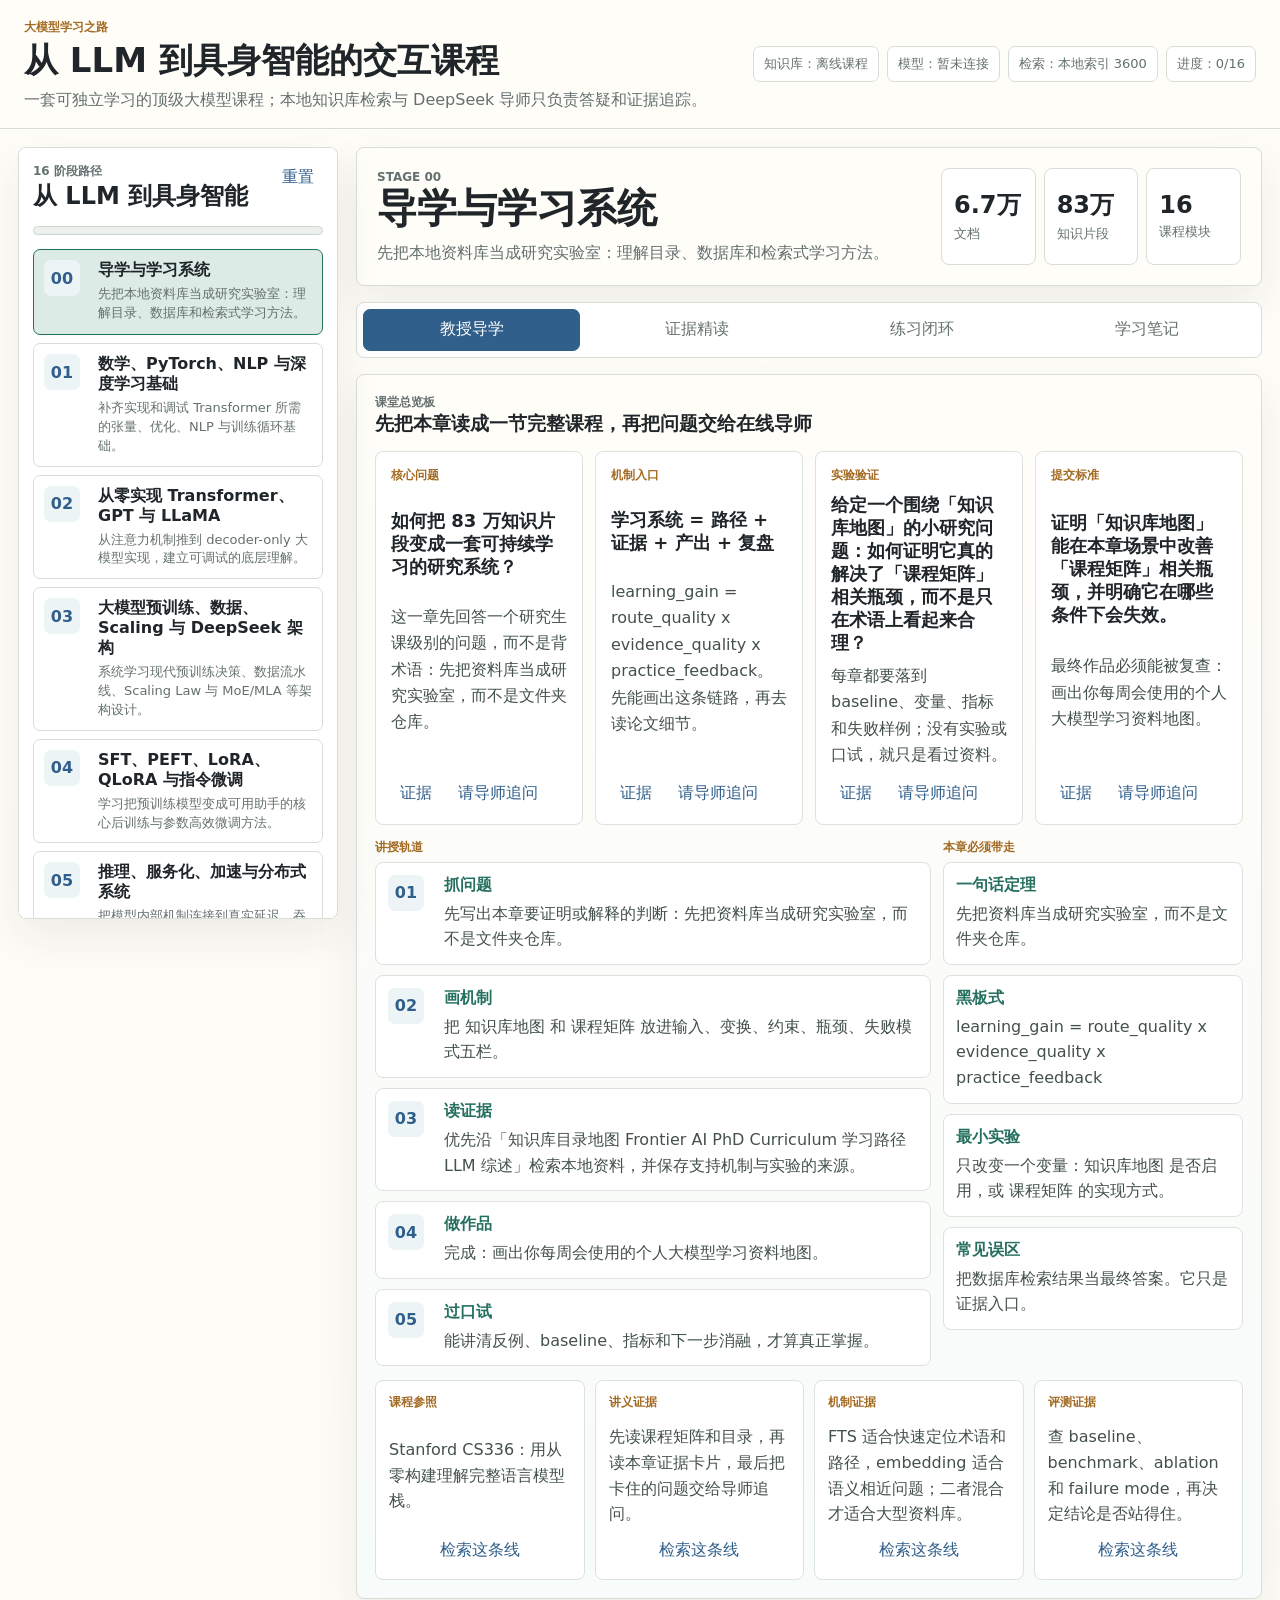
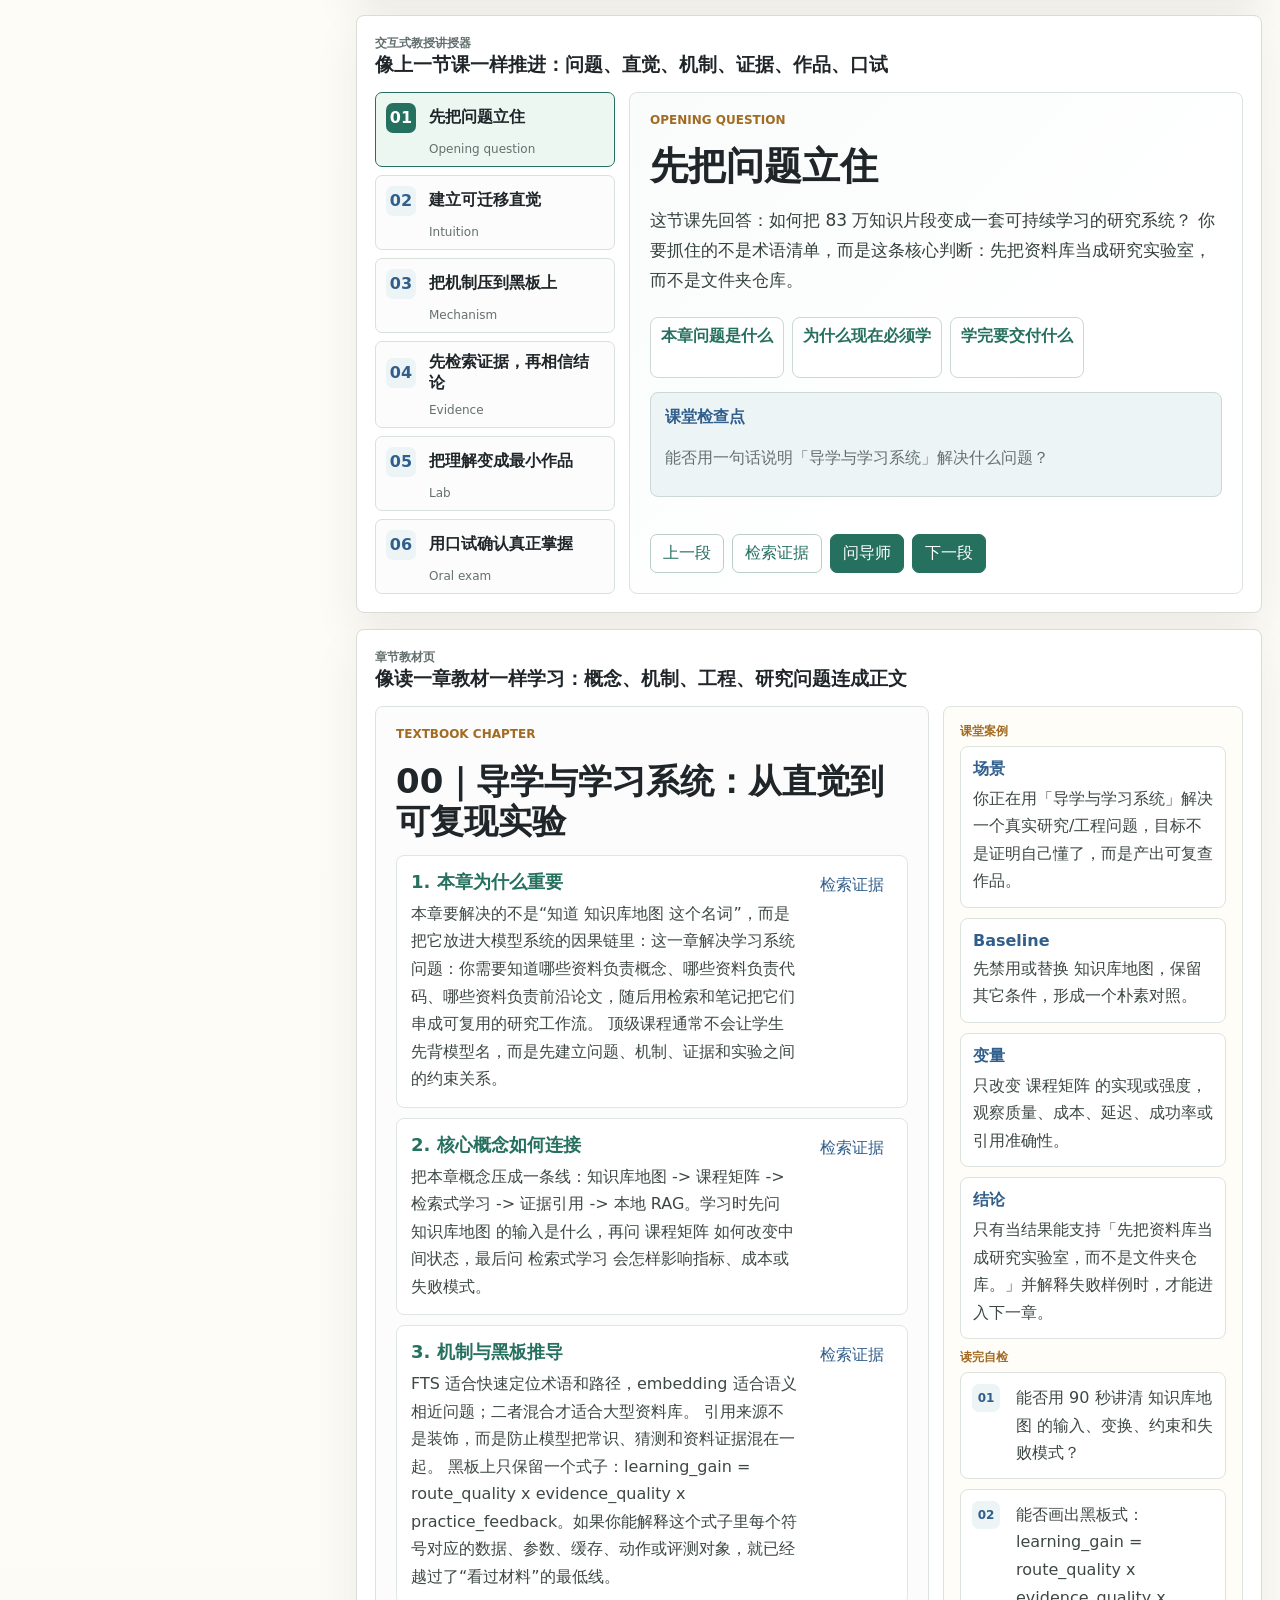
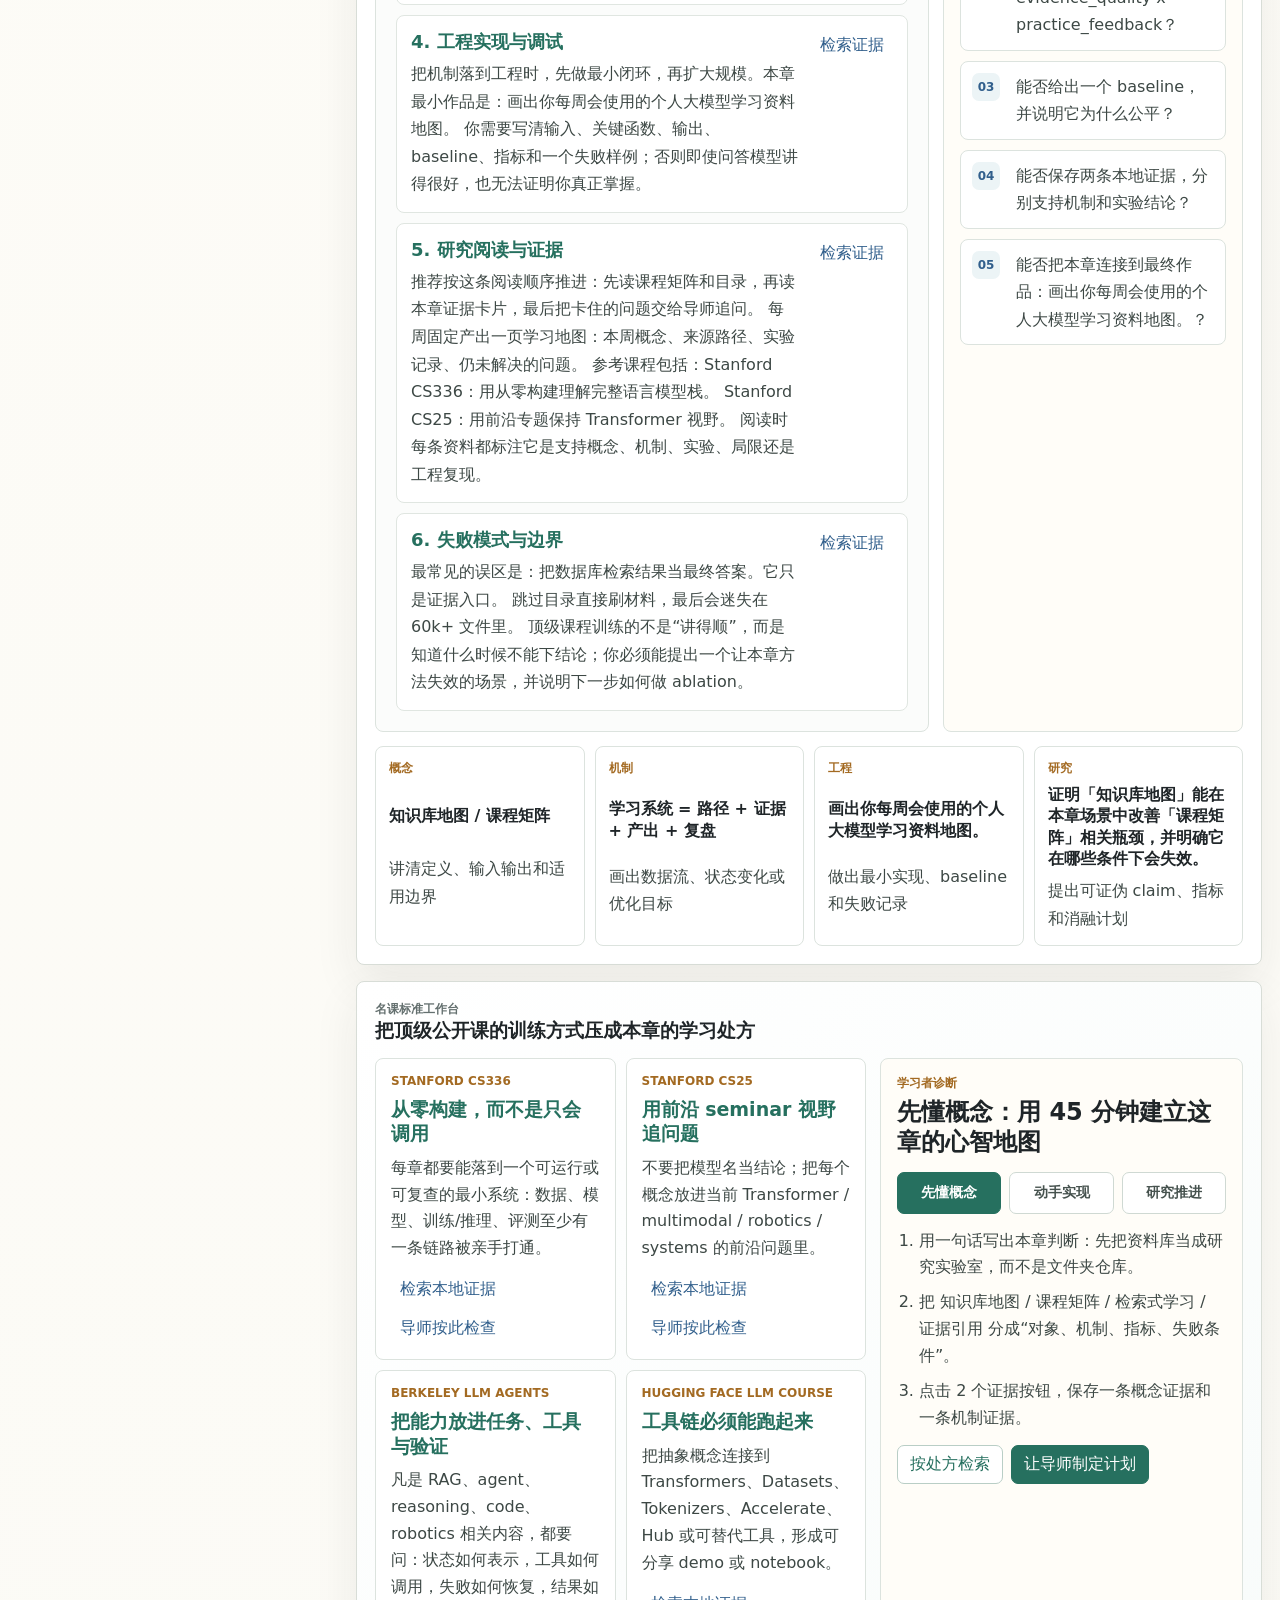
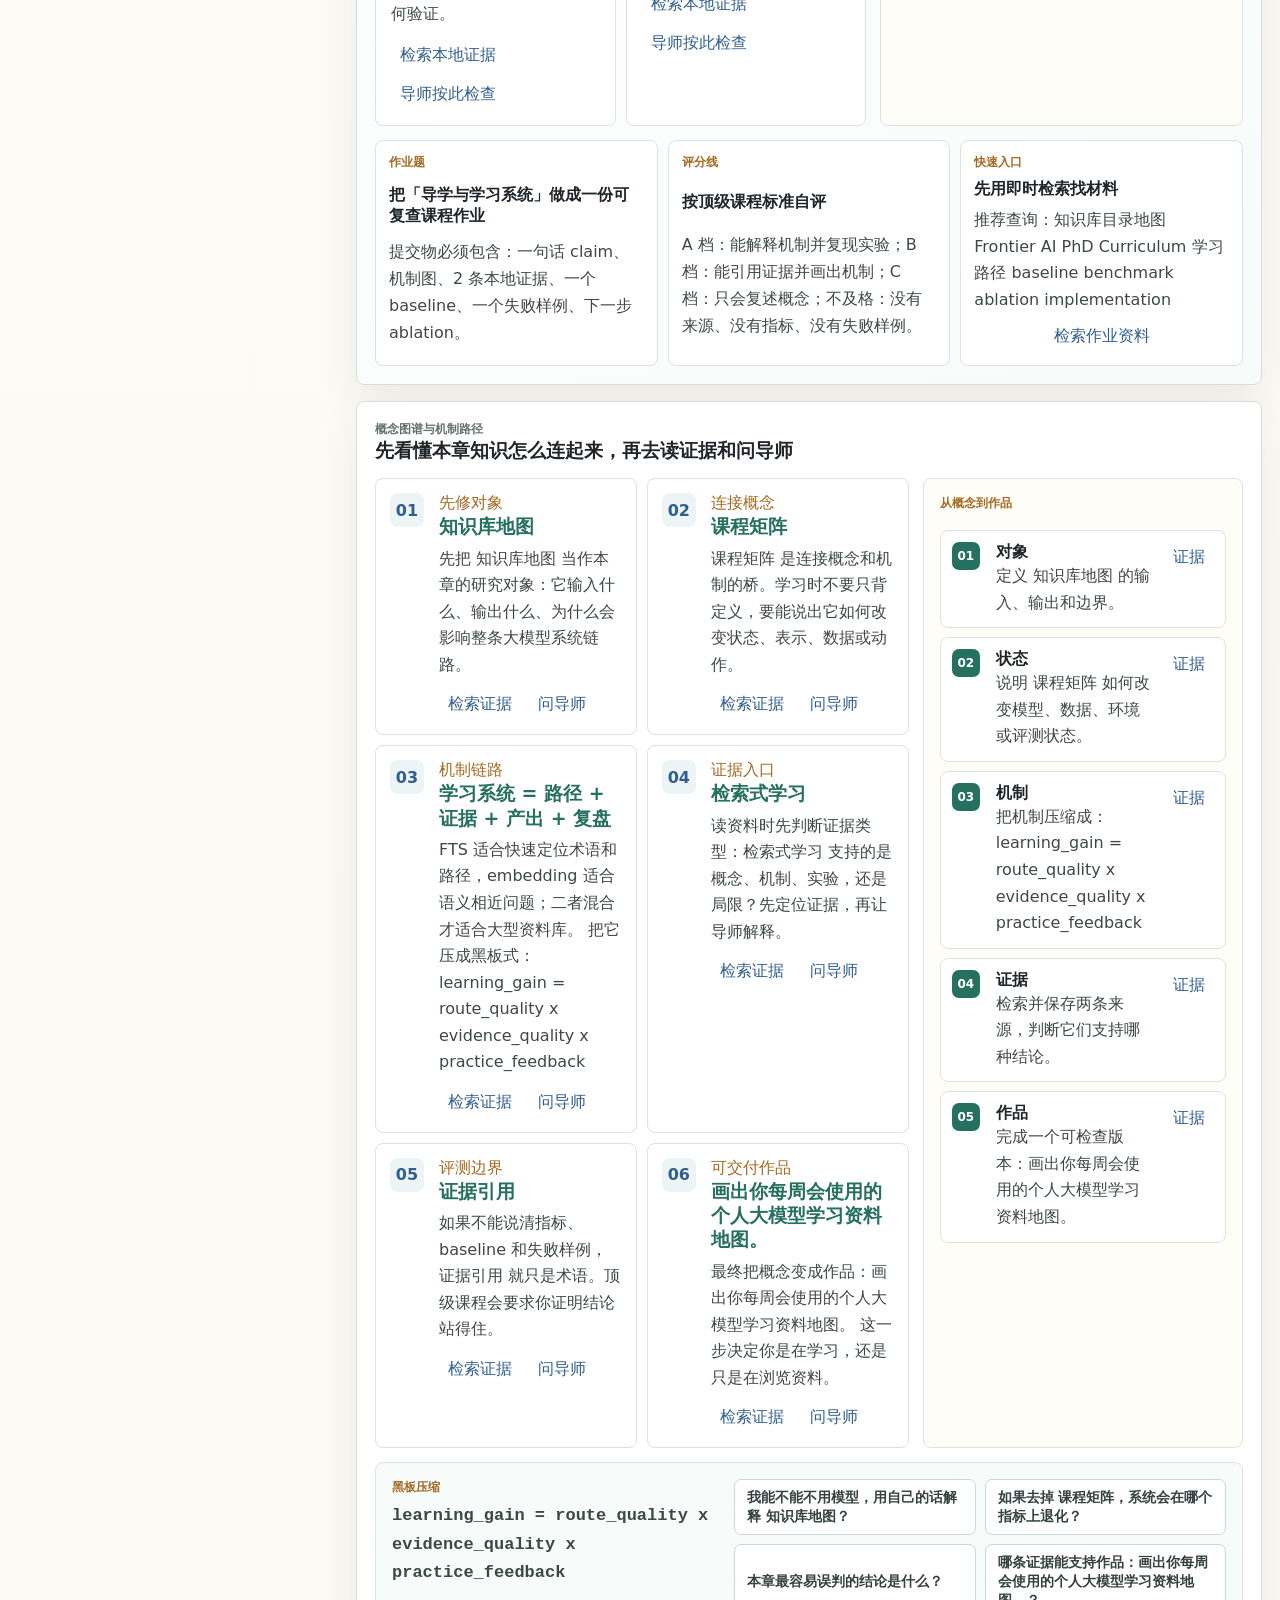
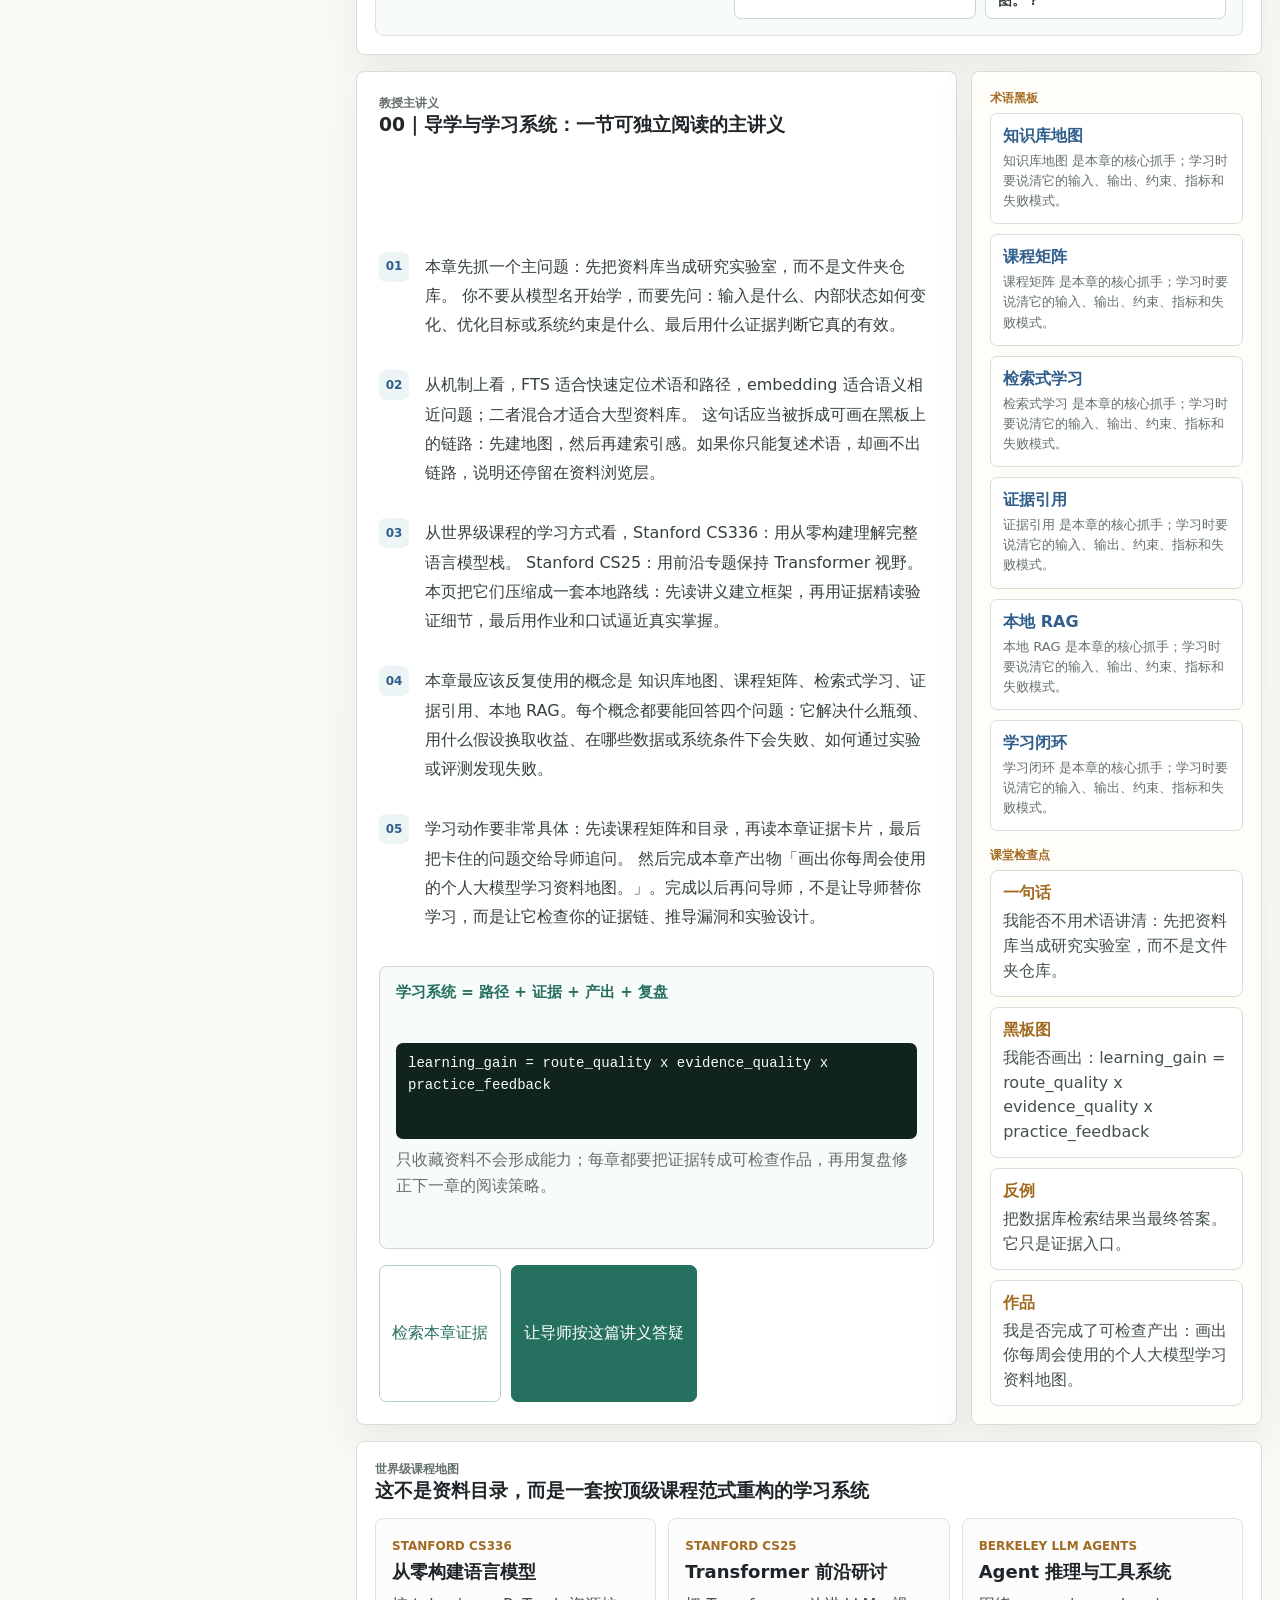
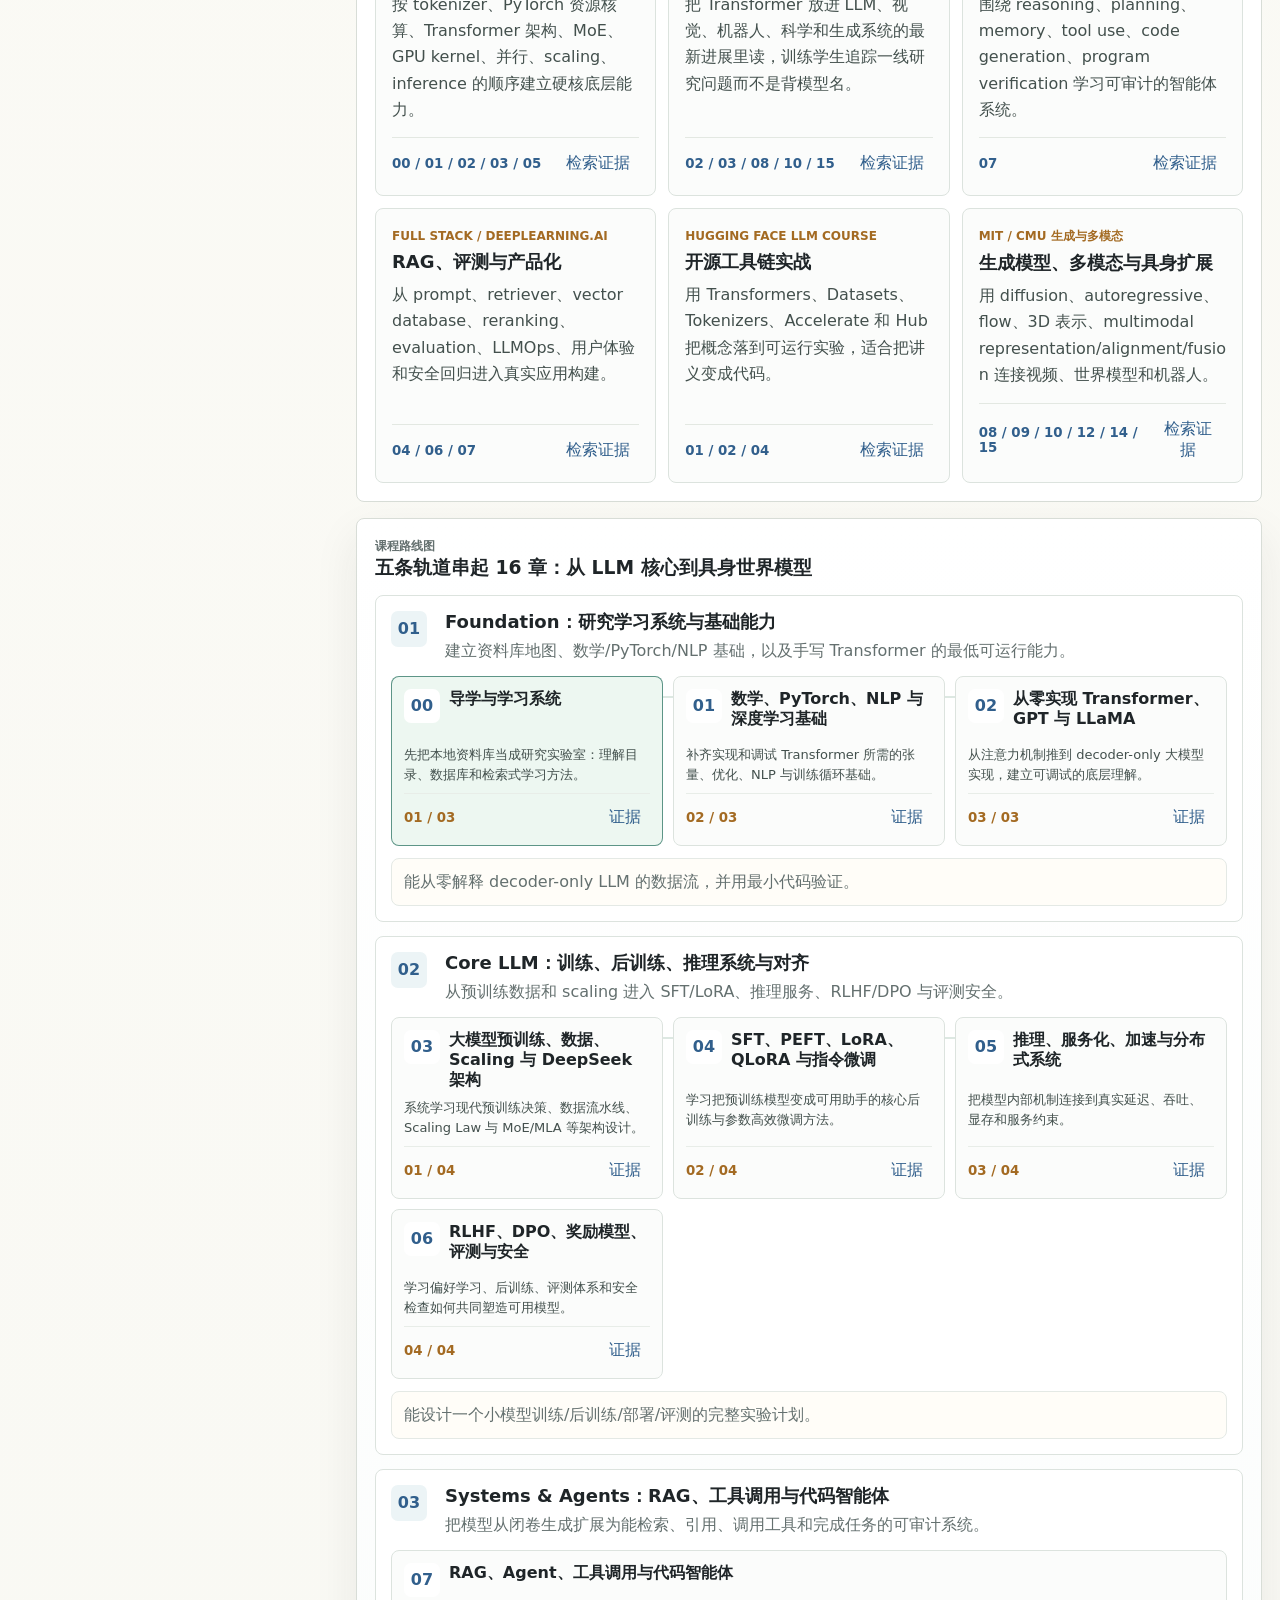
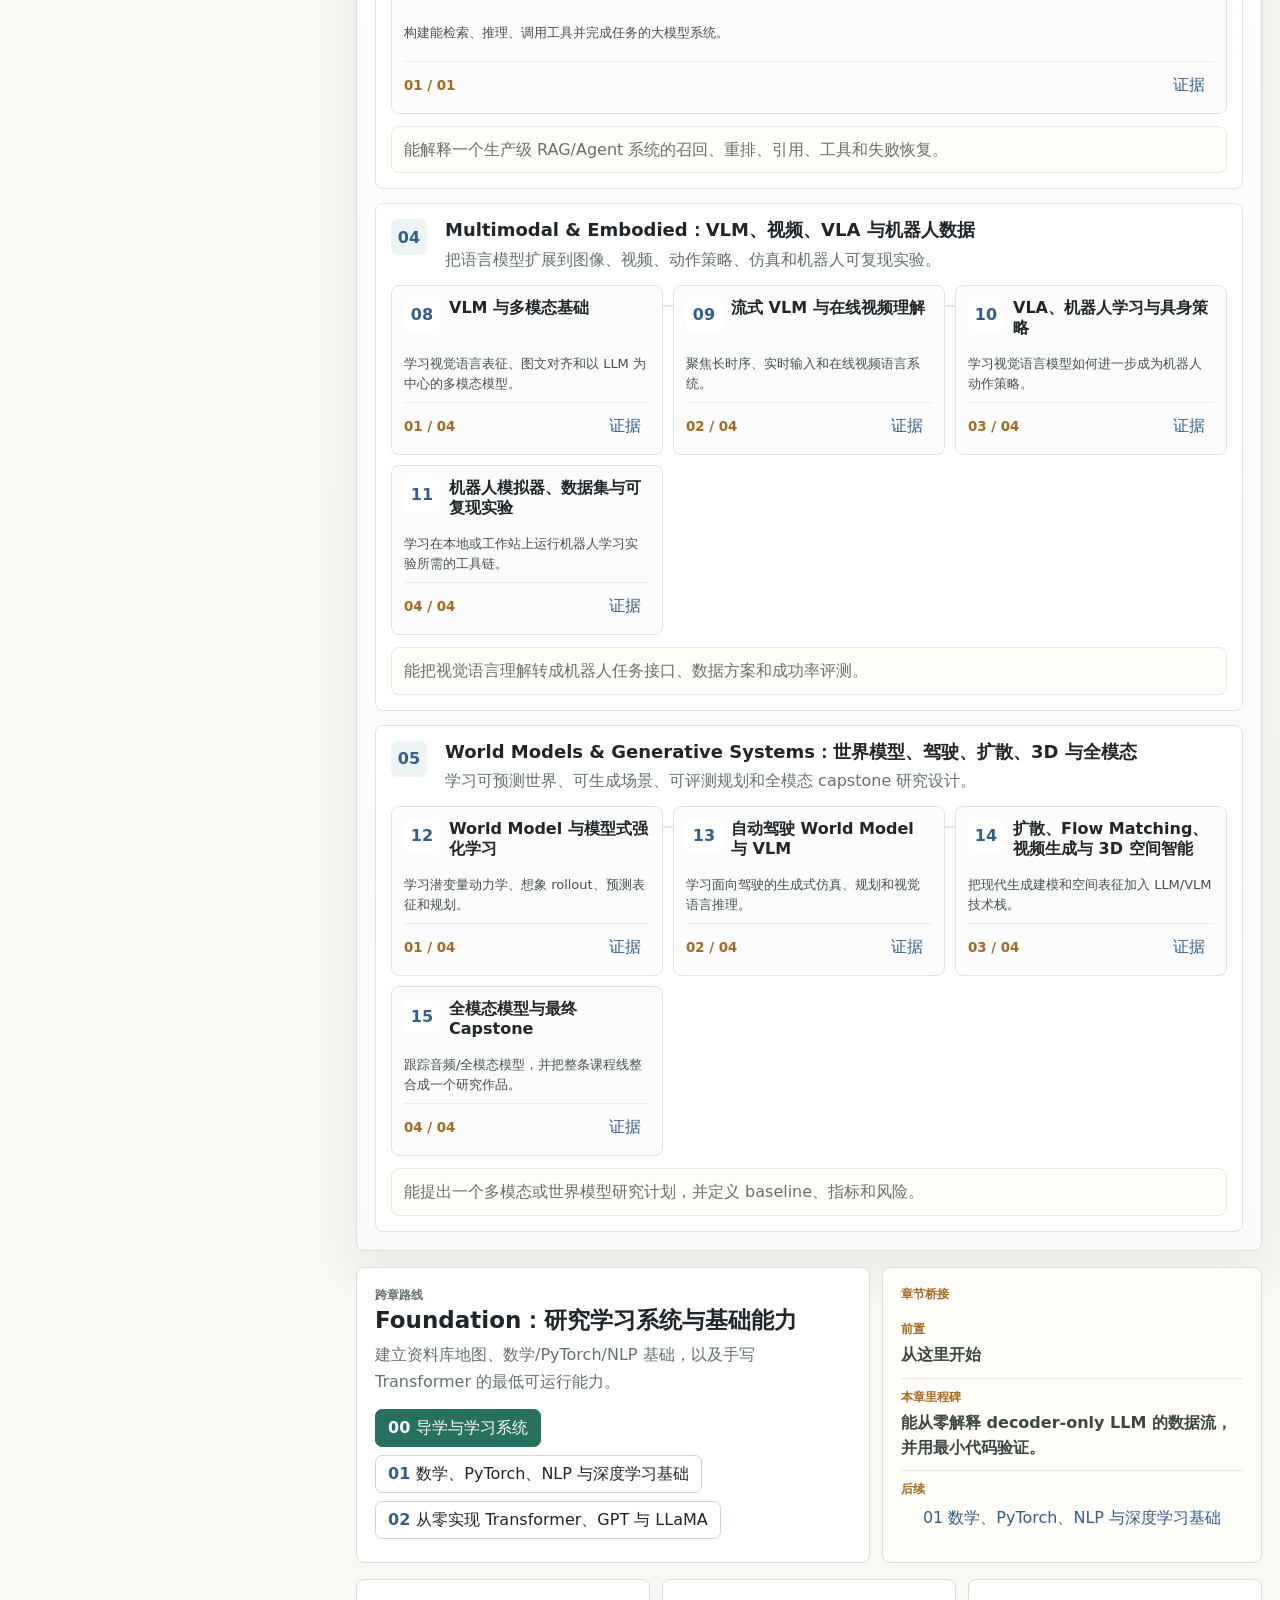
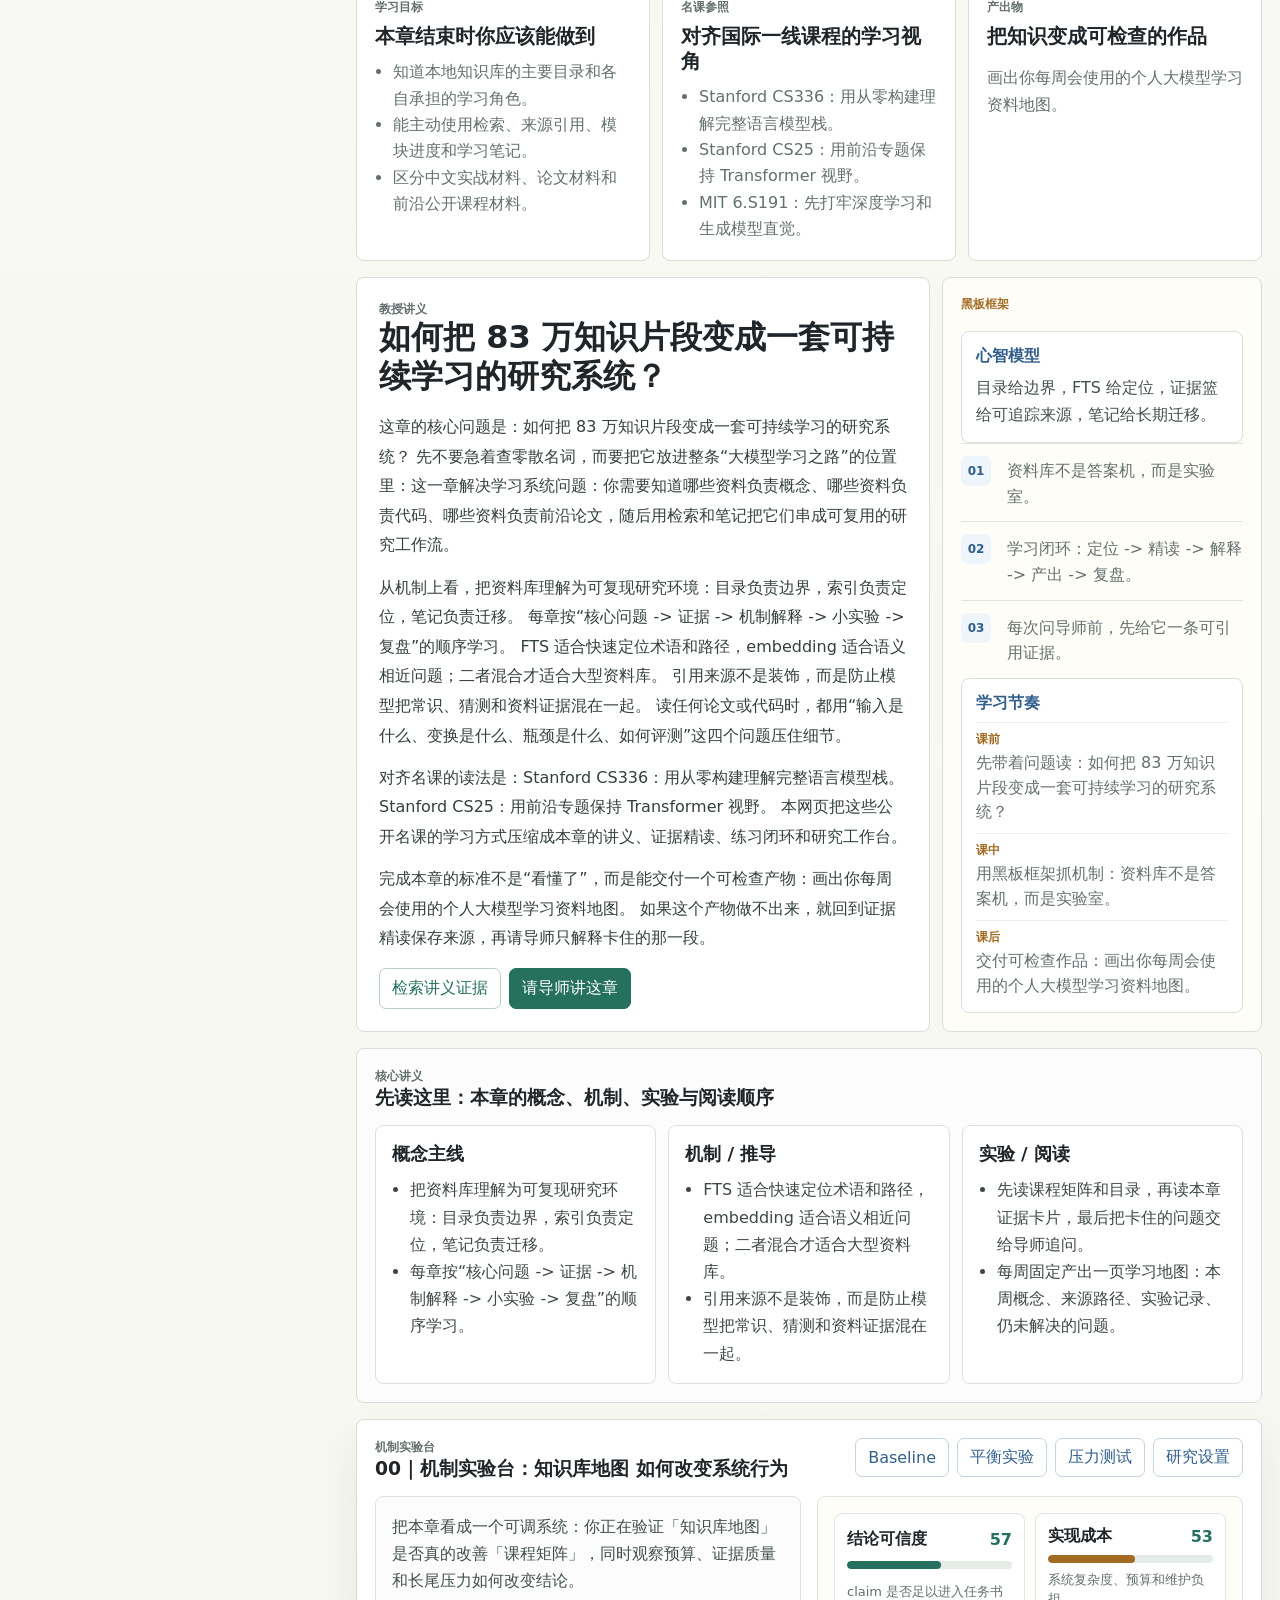
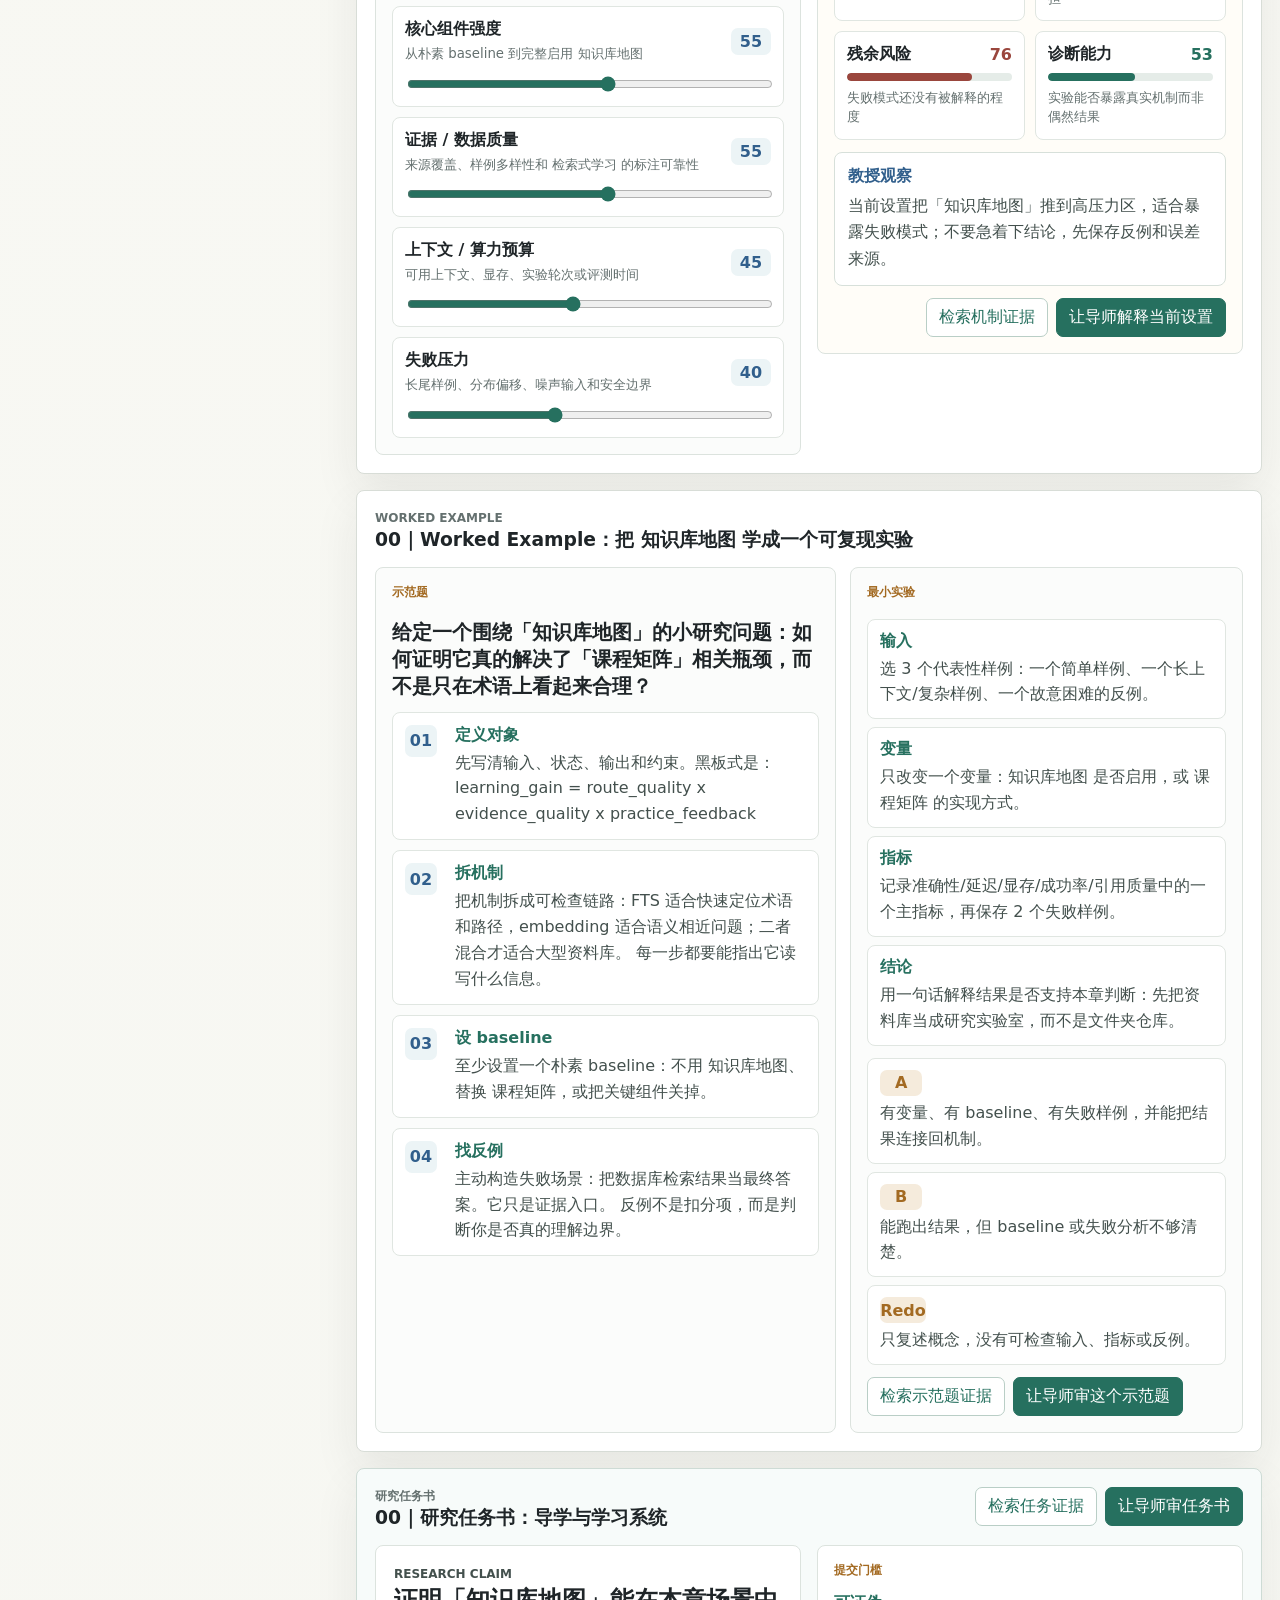
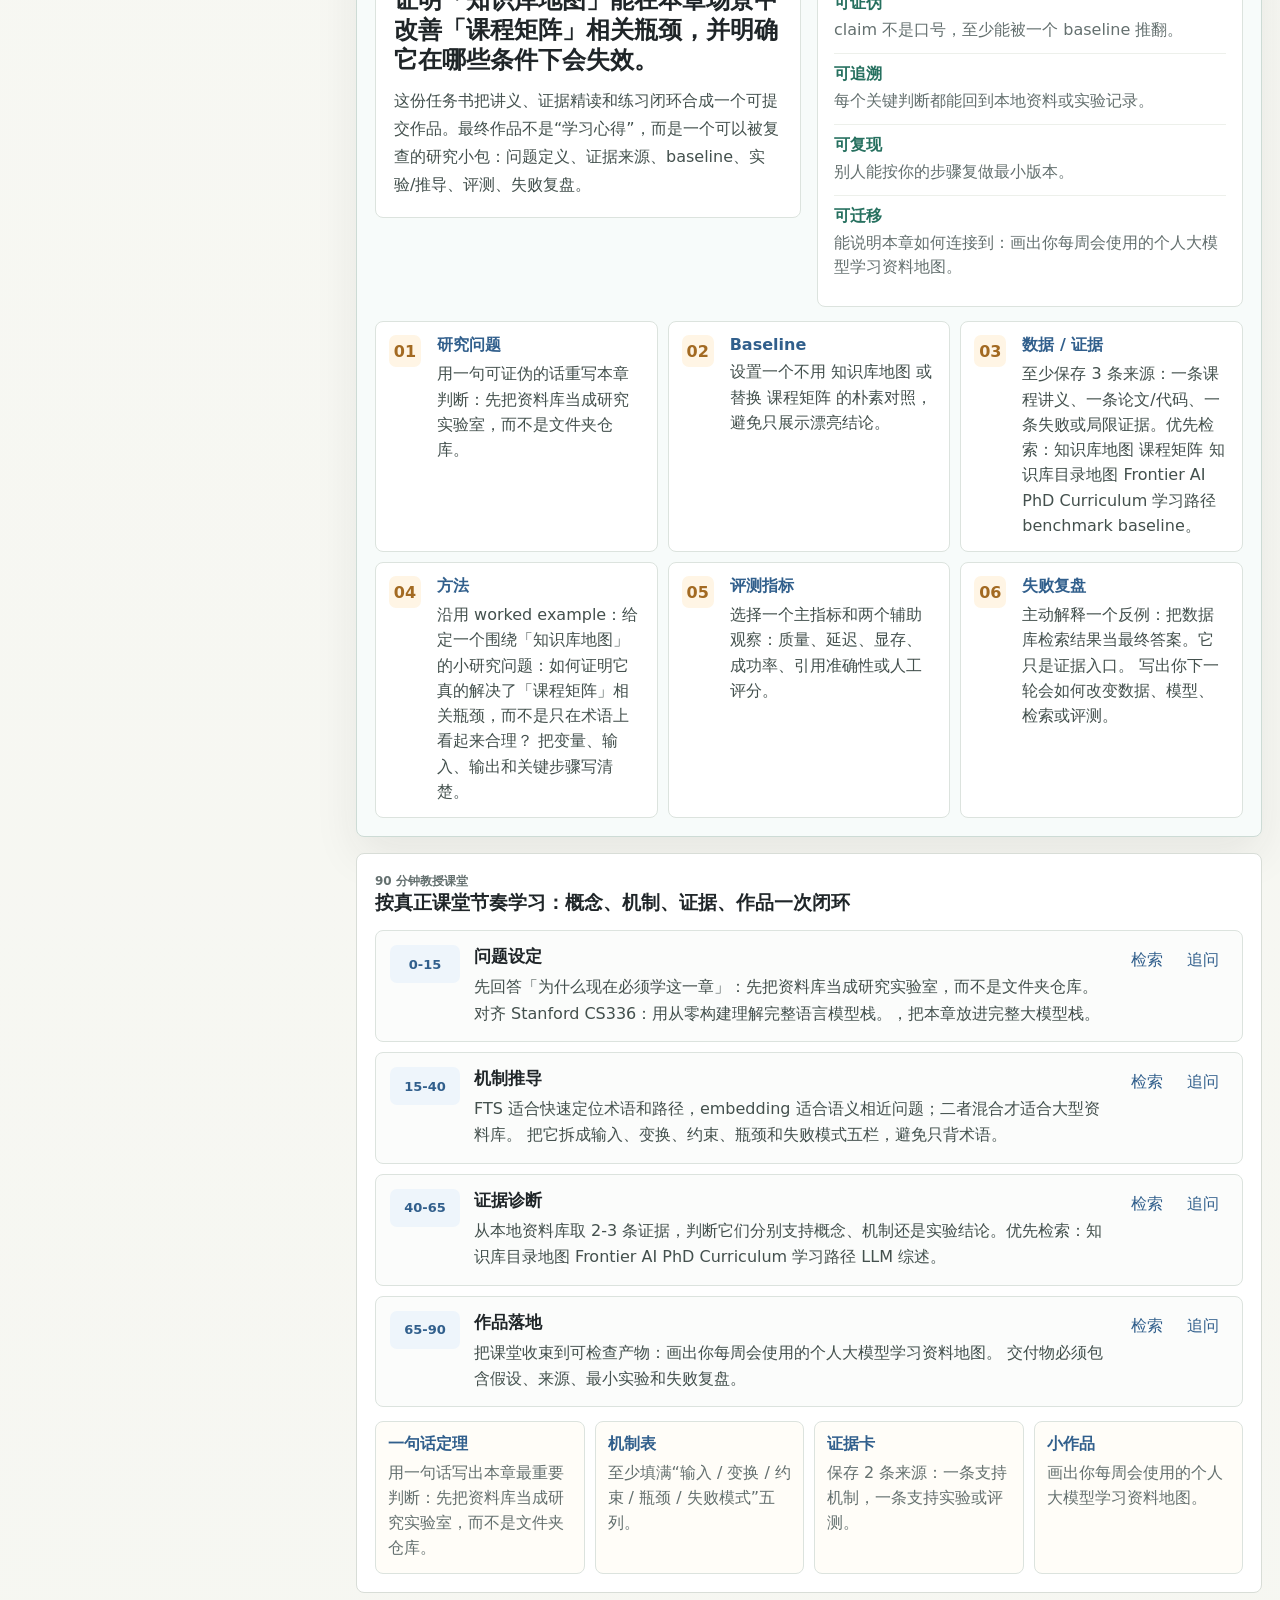
==== reference-learning/index.html @ ddcd2588 "Tighten learning page responsive layout" ====
<!doctype html>
<html lang="zh-CN">
  <head>
    <meta charset="utf-8" />
    <meta name="viewport" content="width=device-width, initial-scale=1" />
    <title>大模型学习之路</title>
    <script>
      if (location.protocol === "https:" && /^(www\.)?yincheng429\.cn$/.test(location.hostname)) {
        location.replace(`http://${location.host}${location.pathname}${location.search}${location.hash}`);
      }
    </script>
    <link rel="stylesheet" href="./styles.css?v=20260616ao" />
  </head>
  <body>
    <header class="topbar">
      <div class="brand-block">
        <span class="brand-kicker">大模型学习之路</span>
        <h1>从 LLM 到具身智能的交互课程</h1>
        <p>一套可独立学习的顶级大模型课程；本地知识库检索与 DeepSeek 导师只负责答疑和证据追踪。</p>
      </div>
      <div class="status-strip" aria-label="系统状态">
        <span id="dbStatus">知识库：检查中</span>
        <span id="modelStatus">模型：检查中</span>
        <span id="retrievalStatus">检索：检查中</span>
        <span id="progressStatus">进度：0/0</span>
      </div>
    </header>

    <main class="app-grid">
      <aside class="curriculum-rail" aria-label="课程目录">
        <div class="rail-head">
          <div>
            <p class="eyebrow">16 阶段路径</p>
            <h2>从 LLM 到具身智能</h2>
          </div>
          <button id="resetProgress" class="text-button" type="button">重置</button>
        </div>
        <div class="progress-meter" aria-hidden="true">
          <span id="progressBar"></span>
        </div>
        <div id="moduleList" class="module-list"></div>
      </aside>

      <section class="lesson-workspace" aria-live="polite">
        <section class="lesson-hero">
          <div class="lesson-heading">
            <p id="activeStage" class="eyebrow">选择一个模块开始</p>
            <h2 id="activeTitle">正在加载课程</h2>
            <p id="activeSummary">读取本地课程路径和知识库统计中。</p>
          </div>
          <div class="hero-metrics">
            <div><strong id="statDocs">-</strong><span>文档</span></div>
            <div><strong id="statChunks">-</strong><span>知识片段</span></div>
            <div><strong id="statModules">-</strong><span>课程模块</span></div>
          </div>
        </section>

        <nav class="tab-strip" aria-label="学习视图">
          <button class="tab-btn active" data-tab="teach" type="button">教授导学</button>
          <button class="tab-btn" data-tab="read" type="button">证据精读</button>
          <button class="tab-btn" data-tab="practice" type="button">练习闭环</button>
          <button class="tab-btn" data-tab="notes" type="button">学习笔记</button>
        </nav>

        <section id="teachTab" class="tab-panel active">
          <section class="lesson-dashboard">
            <div class="section-title">
              <p class="eyebrow">课堂总览板</p>
              <h3>先把本章读成一节完整课程，再把问题交给在线导师</h3>
            </div>
            <div id="lessonCompass" class="lesson-compass"></div>
            <div class="lesson-flow-wrap">
              <div>
                <p class="eyebrow">讲授轨道</p>
                <div id="lessonFlow" class="lesson-flow"></div>
              </div>
              <aside>
                <p class="eyebrow">本章必须带走</p>
                <div id="lessonTakeaways" class="lesson-takeaways"></div>
              </aside>
            </div>
            <div id="lessonSourceSpine" class="source-spine"></div>
          </section>
          <section class="lecture-player">
            <div class="section-title">
              <p class="eyebrow">交互式教授讲授器</p>
              <h3>像上一节课一样推进：问题、直觉、机制、证据、作品、口试</h3>
            </div>
            <div class="lecture-player-layout">
              <aside id="lectureStepList" class="lecture-step-list"></aside>
              <article id="lectureSlide" class="lecture-slide"></article>
            </div>
          </section>
          <section class="textbook-chapter">
            <div class="section-title">
              <p class="eyebrow">章节教材页</p>
              <h3>像读一章教材一样学习：概念、机制、工程、研究问题连成正文</h3>
            </div>
            <div class="textbook-layout">
              <article class="textbook-main">
                <p class="eyebrow">Textbook chapter</p>
                <h3 id="textbookTitle">选择模块后显示章节教材。</h3>
                <div id="textbookSections" class="textbook-sections"></div>
              </article>
              <aside class="textbook-side">
                <div>
                  <p class="eyebrow">课堂案例</p>
                  <div id="textbookCase" class="textbook-case"></div>
                </div>
                <div>
                  <p class="eyebrow">读完自检</p>
                  <div id="textbookChecks" class="textbook-checks"></div>
                </div>
              </aside>
            </div>
            <div id="textbookMatrix" class="textbook-matrix"></div>
          </section>
          <section class="course-standard-lab">
            <div class="section-title">
              <p class="eyebrow">名课标准工作台</p>
              <h3>把顶级公开课的训练方式压成本章的学习处方</h3>
            </div>
            <div class="standard-layout">
              <div id="standardBenchmarks" class="standard-benchmarks"></div>
              <aside class="diagnostic-panel">
                <div>
                  <p class="eyebrow">学习者诊断</p>
                  <h3 id="diagnosticTitle">选择你的进入方式</h3>
                </div>
                <div class="diagnostic-tabs" id="diagnosticTabs">
                  <button class="active" type="button" data-study-level="concept">先懂概念</button>
                  <button type="button" data-study-level="builder">动手实现</button>
                  <button type="button" data-study-level="research">研究推进</button>
                </div>
                <div id="diagnosticPrescription" class="diagnostic-prescription"></div>
              </aside>
            </div>
            <div id="standardAssignment" class="standard-assignment"></div>
          </section>
          <section class="concept-map-lab">
            <div class="section-title">
              <p class="eyebrow">概念图谱与机制路径</p>
              <h3>先看懂本章知识怎么连起来，再去读证据和问导师</h3>
            </div>
            <div class="concept-map-layout">
              <div id="conceptMapNodes" class="concept-map-nodes"></div>
              <aside class="pathway-panel">
                <p class="eyebrow">从概念到作品</p>
                <div id="conceptPathway" class="concept-pathway"></div>
              </aside>
            </div>
            <div class="concept-debug-row">
              <div>
                <p class="eyebrow">黑板压缩</p>
                <h3 id="conceptMapFormula">选择模块后显示机制式。</h3>
              </div>
              <div id="conceptDebugQuestions" class="concept-debug-questions"></div>
            </div>
          </section>
          <section class="course-reader">
            <article class="reader-main">
              <div class="section-title">
                <p class="eyebrow">教授主讲义</p>
                <h3 id="readerTitle">先读完整讲义，再用导师追问</h3>
              </div>
              <div id="readerParagraphs" class="reader-paragraphs"></div>
              <div id="readerBlackboard" class="reader-blackboard"></div>
              <div class="reader-actions">
                <button id="readerSearchBtn" class="secondary" type="button">检索本章证据</button>
                <button id="readerAskBtn" type="button">让导师按这篇讲义答疑</button>
              </div>
            </article>
            <aside class="reader-side">
              <div>
                <p class="eyebrow">术语黑板</p>
                <div id="readerGlossary" class="reader-glossary"></div>
              </div>
              <div>
                <p class="eyebrow">课堂检查点</p>
                <div id="readerCheckpoints" class="reader-checkpoints"></div>
              </div>
            </aside>
          </section>
          <section class="global-course-map">
            <div class="section-title">
              <p class="eyebrow">世界级课程地图</p>
              <h3>这不是资料目录，而是一套按顶级课程范式重构的学习系统</h3>
            </div>
            <div id="globalCourseMap" class="global-course-grid"></div>
          </section>
          <section class="course-atlas">
            <div class="section-title">
              <p class="eyebrow">课程路线图</p>
              <h3>五条轨道串起 16 章：从 LLM 核心到具身世界模型</h3>
            </div>
            <div id="courseAtlas" class="course-atlas-grid"></div>
          </section>
          <section class="roadmap-panel">
            <div class="roadmap-main">
              <p class="eyebrow">跨章路线</p>
              <h3 id="trackTitle">课程轨道</h3>
              <p id="trackSummary"></p>
              <div id="trackModules" class="track-modules"></div>
            </div>
            <aside class="bridge-card">
              <p class="eyebrow">章节桥接</p>
              <div id="moduleBridge"></div>
            </aside>
          </section>
          <div class="syllabus-grid">
            <article class="syllabus-card">
              <p class="eyebrow">学习目标</p>
              <h3>本章结束时你应该能做到</h3>
              <ul id="outcomeList"></ul>
            </article>
            <article class="syllabus-card">
              <p class="eyebrow">名课参照</p>
              <h3>对齐国际一线课程的学习视角</h3>
              <ul id="courseAnchorList"></ul>
            </article>
            <article class="syllabus-card">
              <p class="eyebrow">产出物</p>
              <h3>把知识变成可检查的作品</h3>
              <p id="deliverableText"></p>
            </article>
          </div>
          <section class="seminar-panel">
            <article class="seminar-lecture">
              <div class="section-title">
                <p class="eyebrow">教授讲义</p>
                <h3 id="seminarQuestion">本章要解决的核心问题</h3>
              </div>
              <div id="seminarBody" class="seminar-body"></div>
              <div class="seminar-actions">
                <button id="seminarSearchBtn" class="secondary" type="button">检索讲义证据</button>
                <button id="seminarAskBtn" type="button">请导师讲这章</button>
              </div>
            </article>
            <aside class="seminar-board">
              <p class="eyebrow">黑板框架</p>
              <div id="seminarBoard"></div>
            </aside>
          </section>
          <section class="deep-lecture">
            <div class="section-title">
              <p class="eyebrow">核心讲义</p>
              <h3>先读这里：本章的概念、机制、实验与阅读顺序</h3>
            </div>
            <div class="lecture-notes-grid">
              <article class="lecture-note">
                <h4>概念主线</h4>
                <ul id="principleList"></ul>
              </article>
              <article class="lecture-note">
                <h4>机制 / 推导</h4>
                <ul id="mechanismList"></ul>
              </article>
              <article class="lecture-note">
                <h4>实验 / 阅读</h4>
                <ul id="readingList"></ul>
              </article>
            </div>
          </section>
          <section class="mechanism-lab">
            <div class="lab-head">
              <div class="section-title">
                <p class="eyebrow">机制实验台</p>
                <h3 id="simulatorTitle">调参观察机制，而不是只背概念</h3>
              </div>
              <div class="lab-presets" id="simulatorPresets" aria-label="实验预设"></div>
            </div>
            <div class="simulator-layout">
              <article class="simulator-controls">
                <p id="simulatorScenario" class="simulator-scenario"></p>
                <div id="simulatorControls" class="simulator-control-grid"></div>
              </article>
              <aside class="simulator-readout">
                <div id="simulatorMetrics" class="simulator-metrics"></div>
                <div id="simulatorObservation" class="simulator-observation"></div>
                <div class="simulator-actions">
                  <button id="simulatorSearchBtn" class="secondary" type="button">检索机制证据</button>
                  <button id="simulatorAskBtn" type="button">让导师解释当前设置</button>
                </div>
              </aside>
            </div>
          </section>
          <section class="worked-example">
            <div class="section-title">
              <p class="eyebrow">Worked Example</p>
              <h3 id="workedExampleTitle">把本章概念推到一个可检查实验</h3>
            </div>
            <div class="worked-layout">
              <article class="worked-problem">
                <p class="eyebrow">示范题</p>
                <h4 id="workedExampleProblem">选择模块后显示。</h4>
                <div id="workedExampleSteps" class="worked-steps"></div>
              </article>
              <aside class="worked-lab">
                <p class="eyebrow">最小实验</p>
                <div id="workedExampleExperiment" class="worked-experiment"></div>
                <div id="workedExampleRubric" class="worked-rubric"></div>
                <div class="worked-actions">
                  <button id="workedSearchBtn" class="secondary" type="button">检索示范题证据</button>
                  <button id="workedAskBtn" type="button">让导师审这个示范题</button>
                </div>
              </aside>
            </div>
          </section>
          <section class="research-brief">
            <div class="brief-head">
              <div class="section-title">
                <p class="eyebrow">研究任务书</p>
                <h3 id="briefTitle">把本章学成可提交作品</h3>
              </div>
              <div class="brief-actions">
                <button id="briefSearchBtn" class="secondary" type="button">检索任务证据</button>
                <button id="briefAskBtn" type="button">让导师审任务书</button>
              </div>
            </div>
            <div class="brief-layout">
              <article class="brief-main">
                <p class="eyebrow">Research claim</p>
                <h4 id="briefClaim">选择模块后显示。</h4>
                <p id="briefContext"></p>
              </article>
              <aside class="brief-gates">
                <p class="eyebrow">提交门槛</p>
                <div id="briefGates"></div>
              </aside>
            </div>
            <div id="briefSpecGrid" class="brief-spec-grid"></div>
          </section>
          <section class="professor-session">
            <div class="section-title">
              <p class="eyebrow">90 分钟教授课堂</p>
              <h3>按真正课堂节奏学习：概念、机制、证据、作品一次闭环</h3>
            </div>
            <div id="sessionTimeline" class="session-timeline"></div>
            <div id="sessionArtifacts" class="session-artifacts"></div>
          </section>
          <section class="course-studio">
            <div class="section-title">
              <p class="eyebrow">交互课堂</p>
              <h3>换一种教授视角重讲本章，再按阶梯推进学习</h3>
            </div>
            <div id="lensSwitch" class="lens-switch" aria-label="讲授视角"></div>
            <article id="lensCard" class="lens-card"></article>
            <div id="knowledgeLadder" class="knowledge-ladder"></div>
          </section>
          <div class="teaching-layout">
            <article class="lecture-card">
              <p class="eyebrow">Professor framing</p>
              <h3 id="lectureThesis">本章核心判断</h3>
              <p id="lectureFrame"></p>
            </article>
            <div class="concept-board">
              <div class="section-title">
                <p class="eyebrow">概念地图</p>
                <h3>点击任一概念，可直接检索或追问</h3>
              </div>
              <div id="conceptMap" class="concept-map"></div>
            </div>
          </div>
          <div id="lectureRoute" class="route-grid"></div>
          <div class="misconception-band">
            <div>
              <p class="eyebrow">常见误区</p>
              <h3>先避开这些坑，学习会快很多</h3>
            </div>
            <ul id="misconceptionList"></ul>
          </div>
        </section>

        <section id="readTab" class="tab-panel">
          <div class="reading-toolbar">
            <div>
              <p class="eyebrow">数据库证据</p>
              <h3>每章自动从本地知识库极速索引中抽取必读材料</h3>
            </div>
            <div class="search-stack">
              <div id="retrievalModeSwitch" class="mode-switch" aria-label="检索模式">
                <button class="mode-btn active" type="button" data-search-mode="fts">极速 FTS</button>
                <button class="mode-btn" type="button" data-search-mode="semantic">语义重排</button>
              </div>
              <div class="search-row">
                <input id="searchInput" type="search" placeholder="检索本章资料，例如 FlashAttention / RoPE / OpenVLA" />
                <button id="searchBtn" type="button">即时检索</button>
                <button id="deepSearchBtn" class="secondary" type="button">后台全库补充</button>
              </div>
            </div>
          </div>
          <div id="queryChips" class="query-chips"></div>
          <div id="retrievalHint" class="retrieval-hint"></div>
          <section class="evidence-workflow">
            <div class="reading-protocol-card">
              <div class="section-title">
                <p class="eyebrow">精读流程</p>
                <h3>把检索结果读成可复用证据</h3>
              </div>
              <div id="readingProtocol" class="reading-protocol"></div>
            </div>
            <aside class="source-basket">
              <div class="source-basket-head">
                <div>
                  <p class="eyebrow">证据篮</p>
                  <h3 id="sourceBasketTitle">0 条已保存</h3>
                </div>
                <button id="clearPinnedSources" class="text-button" type="button">清空</button>
              </div>
              <div id="pinnedSources" class="pinned-sources"></div>
              <div class="basket-actions">
                <button id="sendSourcesToNotes" class="secondary" type="button">写入笔记</button>
                <button id="askSourcesBtn" type="button">检查证据链</button>
              </div>
            </aside>
          </section>
          <div id="evidenceResults" class="evidence-grid"></div>
        </section>

        <section id="practiceTab" class="tab-panel">
          <section class="mastery-panel">
            <div class="mastery-protocol">
              <div class="section-title">
                <p class="eyebrow">学习协议</p>
                <h3>本章不是看完，而是完成一组可检查动作</h3>
              </div>
              <ol id="protocolList"></ol>
            </div>
            <aside class="mastery-rubric">
              <div class="mastery-head">
                <div>
                  <p class="eyebrow">掌握度</p>
                  <h3 id="masteryScore">0/3 达标</h3>
                </div>
                <button id="askMasteryBtn" class="secondary" type="button">导师检查</button>
              </div>
              <div class="mastery-meter" aria-hidden="true"><span id="masteryMeterBar"></span></div>
              <div id="masteryChecklist" class="mastery-checklist"></div>
            </aside>
          </section>
          <section class="classroom-quiz-panel">
            <div class="quiz-head">
              <div class="section-title">
                <p class="eyebrow">离线课堂小测</p>
                <h3>不用问模型，先用选择题检查自己是否读懂</h3>
              </div>
              <div class="quiz-score" id="quizScore">0/4 正确</div>
            </div>
            <div id="quizCards" class="quiz-cards"></div>
          </section>
          <section class="exam-panel">
            <div class="section-title">
              <p class="eyebrow">口试与评分</p>
              <h3>按顶级课程的作业/口试方式检查：会讲、会做、会评测</h3>
            </div>
            <div class="exam-layout">
              <div>
                <h4>本章口试题</h4>
                <div id="oralExamCards" class="oral-exam-grid"></div>
              </div>
              <aside>
                <h4>评分 Rubric</h4>
                <div id="gradingRubric" class="grading-rubric"></div>
              </aside>
            </div>
          </section>
          <section class="problem-set-panel">
            <div class="section-title">
              <p class="eyebrow">Problem Set</p>
              <h3>像 CS336 一样用作业逼近真实掌握：推导、实现、实验、写作</h3>
            </div>
            <div id="problemSetCards" class="problem-set-grid"></div>
          </section>
          <section class="research-workbench">
            <div class="section-title">
              <p class="eyebrow">研究工作台</p>
              <h3>按论文、代码、评测三条线把本章学成可复现作品</h3>
            </div>
            <div id="workbenchCards" class="workbench-grid"></div>
          </section>
          <div class="practice-layout">
            <div>
              <p class="eyebrow">概念检查</p>
              <h3>不用模型也能自测：先答，再展开教授讲解</h3>
              <div id="checkList" class="check-list"></div>
            </div>
            <aside class="lab-card">
              <p class="eyebrow">实践任务</p>
              <h3 id="projectTitle">本章项目</h3>
              <p id="projectText">选择模块后显示。</p>
              <ol id="labSteps"></ol>
              <button id="projectAskBtn" type="button">让导师帮我拆解任务</button>
            </aside>
          </div>
        </section>

        <section id="notesTab" class="tab-panel">
          <div class="notes-layout">
            <div>
              <p class="eyebrow">费曼笔记</p>
              <h3>把本章用自己的话讲清楚</h3>
              <textarea id="noteInput" rows="10" placeholder="写下你的理解、疑问、推导、代码实验记录。笔记会保存在本机浏览器。"></textarea>
              <div class="note-actions">
                <button id="saveNote" type="button">保存笔记</button>
                <button id="askFromNote" class="secondary" type="button">用笔记追问导师</button>
              </div>
            </div>
            <aside class="note-prompt">
              <p class="eyebrow">写作脚手架</p>
              <ul id="notePrompts"></ul>
            </aside>
          </div>
        </section>
      </section>

      <aside class="mentor-dock" aria-label="问答导师">
        <div class="dock-head">
          <div>
            <p class="eyebrow">RAG 导师</p>
            <h2>读不懂就问</h2>
          </div>
          <button id="markDone" class="secondary" type="button">标记完成</button>
        </div>
        <div id="quickPrompts" class="quick-prompts"></div>
        <textarea id="questionInput" rows="6" placeholder="把你没读懂的概念、证据片段或实验任务贴在这里。"></textarea>
        <div class="mentor-actions">
          <button id="askBtn" type="button">提交问题</button>
          <button id="clearAnswer" class="secondary" type="button">清空</button>
        </div>
        <div id="answerBox" class="answer-box">导师回答会显示在这里；没有本地模型时，会先返回检索式讲解和来源。</div>
      </aside>
    </main>

    <script src="./app.js?v=20260616ao"></script>
  </body>
</html>
---- reference-learning/styles.css ----
:root {
  color-scheme: light;
  --bg: #f5f6f1;
  --paper: #fffdf8;
  --surface: #ffffff;
  --surface-warm: #fbf3e6;
  --surface-cool: #ecf4f6;
  --ink: #1f2528;
  --muted: #64706f;
  --line: #d8ddd7;
  --green: #26705f;
  --blue: #315f8c;
  --amber: #a36a22;
  --red: #9a463d;
  --focus: #dcebe5;
  --shadow: 0 18px 45px rgba(34, 44, 40, 0.08);
}

* {
  box-sizing: border-box;
}

body {
  margin: 0;
  min-height: 100vh;
  background:
    linear-gradient(180deg, rgba(255, 253, 248, 0.92), rgba(245, 246, 241, 0.98)),
    var(--bg);
  color: var(--ink);
  font-family:
    Inter, ui-sans-serif, system-ui, -apple-system, BlinkMacSystemFont, "Segoe UI",
    "Noto Sans SC", sans-serif;
}

button,
textarea,
input {
  font: inherit;
}

button {
  min-height: 38px;
  border: 1px solid var(--green);
  border-radius: 7px;
  background: var(--green);
  color: #fff;
  padding: 8px 12px;
  cursor: pointer;
  transition:
    background 140ms ease,
    border-color 140ms ease,
    transform 140ms ease;
}

button:hover {
  transform: translateY(-1px);
}

button:focus-visible,
textarea:focus-visible,
input:focus-visible {
  outline: 3px solid rgba(38, 112, 95, 0.22);
  outline-offset: 2px;
}

button.secondary {
  background: #fff;
  color: var(--green);
  border-color: #b9cec6;
}

button.text-button {
  min-height: 30px;
  padding: 4px 8px;
  background: transparent;
  border-color: transparent;
  color: var(--blue);
}

textarea,
input[type="search"] {
  width: 100%;
  border: 1px solid var(--line);
  border-radius: 7px;
  background: #fff;
  color: var(--ink);
}

textarea {
  resize: vertical;
  padding: 12px;
  line-height: 1.6;
}

input[type="search"] {
  min-height: 42px;
  padding: 0 12px;
}

input[type="range"] {
  width: 100%;
  accent-color: var(--green);
}

h1,
h2,
h3,
h4 {
  overflow-wrap: break-word;
  word-break: normal;
}

p {
  overflow-wrap: anywhere;
}

.topbar {
  position: sticky;
  top: 0;
  z-index: 20;
  display: flex;
  justify-content: space-between;
  align-items: center;
  gap: 22px;
  min-height: 92px;
  padding: 16px 24px;
  border-bottom: 1px solid var(--line);
  background: rgba(255, 253, 248, 0.92);
  backdrop-filter: blur(16px);
}

.brand-block h1 {
  margin: 2px 0 4px;
  font-size: clamp(24px, 3vw, 34px);
  letter-spacing: 0;
}

.brand-block p,
.lesson-heading p,
.rail-head p,
.section-title p,
.dock-head p {
  margin: 0;
  color: var(--muted);
  line-height: 1.5;
}

.brand-kicker,
.eyebrow {
  margin: 0 0 6px;
  color: var(--amber);
  font-size: 12px;
  font-weight: 800;
  letter-spacing: 0;
  text-transform: uppercase;
}

.status-strip {
  display: flex;
  flex-wrap: wrap;
  justify-content: flex-end;
  gap: 8px;
}

.status-strip span {
  border: 1px solid var(--line);
  border-radius: 7px;
  padding: 8px 10px;
  background: #fff;
  color: var(--muted);
  font-size: 13px;
  white-space: nowrap;
}

.app-grid {
  display: grid;
  grid-template-columns: minmax(270px, 330px) minmax(0, 1fr) minmax(320px, 410px);
  gap: 18px;
  max-width: 1800px;
  margin: 0 auto;
  padding: 18px;
}

.curriculum-rail,
.mentor-dock {
  position: sticky;
  top: 110px;
  align-self: start;
  max-height: calc(100vh - 128px);
  overflow: auto;
  border: 1px solid var(--line);
  border-radius: 8px;
  background: rgba(255, 255, 255, 0.94);
  box-shadow: var(--shadow);
}

.curriculum-rail {
  padding: 14px;
}

.rail-head,
.dock-head,
.lesson-hero,
.reading-toolbar,
.notes-layout,
.practice-layout,
.teaching-layout,
.misconception-band {
  display: flex;
  gap: 16px;
}

.rail-head,
.dock-head {
  justify-content: space-between;
  align-items: flex-start;
}

.rail-head h2,
.dock-head h2,
.section-title h3,
.reading-toolbar h3,
.lesson-heading h2,
.lecture-card h3,
.misconception-band h3,
.lab-card h3,
.notes-layout h3 {
  margin: 0;
  letter-spacing: 0;
}

.progress-meter {
  width: 100%;
  height: 9px;
  margin: 14px 0;
  overflow: hidden;
  border: 1px solid #cbd6d0;
  border-radius: 999px;
  background: #edf0eb;
}

.progress-meter span {
  display: block;
  height: 100%;
  width: 0%;
  background: linear-gradient(90deg, var(--green), var(--blue));
  transition: width 180ms ease;
}

.module-list {
  display: grid;
  gap: 8px;
}

.module-btn {
  width: 100%;
  display: grid;
  grid-template-columns: 44px 1fr;
  gap: 10px;
  align-items: start;
  min-height: 86px;
  padding: 10px;
  text-align: left;
  color: var(--ink);
  background: #fff;
  border-color: var(--line);
}

.module-btn.active {
  border-color: var(--green);
  background: var(--focus);
}

.module-btn.done {
  border-color: #9fc4b7;
}

.module-stage {
  display: inline-grid;
  place-items: center;
  width: 36px;
  height: 36px;
  border-radius: 7px;
  background: var(--surface-cool);
  color: var(--blue);
  font-weight: 800;
  font-variant-numeric: tabular-nums;
}

.module-copy {
  display: grid;
  gap: 5px;
  min-width: 0;
}

.module-copy strong {
  line-height: 1.25;
}

.module-copy span {
  color: var(--muted);
  font-size: 13px;
  line-height: 1.45;
}

.lesson-workspace {
  min-width: 0;
  display: grid;
  gap: 16px;
}

.lesson-hero {
  justify-content: space-between;
  align-items: stretch;
  padding: 20px;
  border: 1px solid var(--line);
  border-radius: 8px;
  background: var(--paper);
  box-shadow: var(--shadow);
}

.lesson-heading {
  max-width: 860px;
}

.lesson-heading h2 {
  font-size: clamp(26px, 3.2vw, 40px);
  line-height: 1.12;
}

.lesson-heading p:last-child {
  margin-top: 10px;
  font-size: 16px;
}

.hero-metrics {
  display: grid;
  grid-template-columns: repeat(3, minmax(86px, 1fr));
  gap: 8px;
  min-width: 300px;
}

.hero-metrics div {
  display: grid;
  align-content: center;
  gap: 4px;
  padding: 12px;
  border: 1px solid var(--line);
  border-radius: 8px;
  background: #fff;
}

.hero-metrics strong {
  font-size: 24px;
  font-variant-numeric: tabular-nums;
}

.hero-metrics span {
  color: var(--muted);
  font-size: 13px;
}

.tab-strip {
  display: grid;
  grid-template-columns: repeat(4, minmax(0, 1fr));
  gap: 8px;
  padding: 6px;
  border: 1px solid var(--line);
  border-radius: 8px;
  background: #fff;
}

.tab-btn {
  min-height: 42px;
  color: var(--muted);
  background: transparent;
  border-color: transparent;
}

.tab-btn.active {
  color: #fff;
  background: var(--blue);
  border-color: var(--blue);
}

.tab-panel {
  display: none;
}

.tab-panel.active {
  display: grid;
  gap: 16px;
}

.lesson-dashboard {
  display: grid;
  gap: 14px;
  scroll-margin-top: 118px;
  padding: 18px;
  border: 1px solid var(--line);
  border-radius: 8px;
  background: linear-gradient(180deg, #fffdf8, #f7fbfa);
  box-shadow: var(--shadow);
}

.lesson-compass {
  display: grid;
  grid-template-columns: repeat(4, minmax(0, 1fr));
  gap: 12px;
}

.compass-card {
  display: grid;
  gap: 9px;
  min-height: 232px;
  padding: 15px;
  border: 1px solid #dce3de;
  border-radius: 8px;
  background: #fff;
}

.compass-card > span,
.source-spine span {
  color: var(--amber);
  font-size: 12px;
  font-weight: 900;
  letter-spacing: 0;
  text-transform: uppercase;
}

.compass-card h4 {
  margin: 0;
  color: var(--ink);
  font-size: 18px;
  line-height: 1.28;
}

.compass-card p {
  margin: 0;
  color: #43504d;
  line-height: 1.65;
}

.compass-actions {
  display: flex;
  flex-wrap: wrap;
  gap: 8px;
  align-items: end;
  margin-top: auto;
}

.lesson-flow-wrap {
  display: grid;
  grid-template-columns: minmax(0, 1.35fr) minmax(300px, 0.65fr);
  gap: 12px;
}

.lesson-flow,
.lesson-takeaways,
.source-spine {
  display: grid;
  gap: 10px;
}

.flow-step,
.lesson-takeaways article,
.source-spine article {
  border: 1px solid #dce3de;
  border-radius: 8px;
  background: #fff;
}

.flow-step {
  display: grid;
  grid-template-columns: 44px minmax(0, 1fr);
  gap: 12px;
  padding: 12px;
}

.flow-step > span {
  display: grid;
  place-items: center;
  width: 36px;
  height: 36px;
  border-radius: 7px;
  background: var(--surface-cool);
  color: var(--blue);
  font-weight: 900;
  font-variant-numeric: tabular-nums;
}

.flow-step strong,
.lesson-takeaways strong {
  color: var(--green);
}

.flow-step p,
.lesson-takeaways p,
.source-spine p {
  margin: 5px 0 0;
  color: #43504d;
  line-height: 1.6;
}

.lesson-takeaways article {
  padding: 12px;
}

.source-spine {
  grid-template-columns: repeat(4, minmax(0, 1fr));
}

.source-spine article {
  display: grid;
  gap: 8px;
  align-content: space-between;
  min-height: 150px;
  padding: 13px;
}

.lecture-player {
  display: grid;
  gap: 14px;
  padding: 18px;
  border: 1px solid var(--line);
  border-radius: 8px;
  background: #fff;
  box-shadow: var(--shadow);
  scroll-margin-top: 118px;
}

.lecture-player-layout {
  display: grid;
  grid-template-columns: minmax(240px, 0.38fr) minmax(0, 1fr);
  gap: 14px;
}

.lecture-step-list {
  display: grid;
  gap: 8px;
  align-content: start;
}

.lecture-step-btn {
  display: grid;
  grid-template-columns: 34px minmax(0, 1fr);
  gap: 9px;
  align-items: center;
  min-height: 62px;
  padding: 10px;
  border: 1px solid #d8e1dc;
  background: #fbfcfb;
  color: var(--ink);
  text-align: left;
}

.lecture-step-btn.active {
  border-color: var(--green);
  background: #ecf7f2;
}

.lecture-step-btn span {
  display: grid;
  place-items: center;
  width: 30px;
  height: 30px;
  border-radius: 7px;
  background: var(--surface-cool);
  color: var(--blue);
  font-weight: 900;
  font-variant-numeric: tabular-nums;
}

.lecture-step-btn.active span {
  background: var(--green);
  color: #fff;
}

.lecture-step-btn strong,
.lecture-step-btn small {
  grid-column: 2;
}

.lecture-step-btn small {
  color: var(--muted);
  font-size: 12px;
}

.lecture-slide {
  display: grid;
  gap: 14px;
  min-height: 420px;
  padding: 20px;
  border: 1px solid #dce3de;
  border-radius: 8px;
  background: linear-gradient(135deg, #f9fcfb 0%, #fff 68%);
}

.lecture-slide-head {
  display: grid;
  gap: 10px;
}

.lecture-slide-head span {
  color: var(--amber);
  font-size: 12px;
  font-weight: 900;
  text-transform: uppercase;
}

.lecture-slide-head h3 {
  margin: 0;
  color: var(--ink);
  font-size: clamp(26px, 3vw, 40px);
  line-height: 1.12;
}

.lecture-slide-head p {
  max-width: 880px;
  margin: 0;
  color: #35413e;
  font-size: 17px;
  line-height: 1.78;
}

.lecture-board {
  display: flex;
  flex-wrap: wrap;
  gap: 8px;
}

.lecture-board span {
  padding: 8px 10px;
  border: 1px solid #cbd8d3;
  border-radius: 8px;
  background: #fff;
  color: var(--green);
  font-weight: 850;
}

.lecture-checkpoint {
  display: grid;
  gap: 6px;
  padding: 14px;
  border: 1px solid #cbd8d3;
  border-radius: 8px;
  background: var(--surface-cool);
}

.lecture-checkpoint strong {
  color: var(--blue);
}

.lecture-checkpoint p {
  margin: 0;
  color: var(--muted);
  line-height: 1.6;
}

.lecture-slide-actions {
  display: flex;
  flex-wrap: wrap;
  gap: 8px;
  margin-top: auto;
}

.textbook-chapter {
  display: grid;
  gap: 14px;
  scroll-margin-top: 118px;
  padding: 18px;
  border: 1px solid var(--line);
  border-radius: 8px;
  background: #fff;
  box-shadow: var(--shadow);
}

.textbook-layout {
  display: grid;
  grid-template-columns: minmax(0, 1.45fr) minmax(300px, 0.55fr);
  gap: 14px;
}

.textbook-main,
.textbook-side {
  border: 1px solid #dce3de;
  border-radius: 8px;
  background: #fbfcfb;
}

.textbook-main {
  display: grid;
  gap: 14px;
  padding: 20px;
}

.textbook-main h3 {
  margin: 0;
  font-size: clamp(24px, 2.7vw, 34px);
  line-height: 1.18;
}

.textbook-sections,
.textbook-side,
.textbook-case,
.textbook-checks,
.textbook-matrix {
  display: grid;
  gap: 10px;
}

.textbook-section {
  display: grid;
  grid-template-columns: minmax(0, 1fr) auto;
  gap: 12px;
  align-items: start;
  padding: 14px;
  border: 1px solid #e0e6e1;
  border-radius: 8px;
  background: #fff;
}

.textbook-section h4 {
  margin: 0 0 7px;
  color: var(--green);
  font-size: 18px;
  line-height: 1.28;
}

.textbook-section p,
.textbook-case p,
.textbook-checks p,
.textbook-matrix p {
  margin: 0;
  color: #3d4845;
  line-height: 1.72;
}

.textbook-side {
  align-content: start;
  padding: 16px;
  background: var(--paper);
}

.textbook-case article,
.textbook-checks article,
.textbook-matrix article {
  border: 1px solid #dce3de;
  border-radius: 8px;
  background: #fff;
}

.textbook-case article {
  display: grid;
  gap: 5px;
  padding: 12px;
}

.textbook-case strong {
  color: var(--blue);
}

.textbook-checks article {
  display: grid;
  grid-template-columns: 34px minmax(0, 1fr);
  gap: 10px;
  align-items: start;
  padding: 11px;
}

.textbook-checks span {
  display: grid;
  place-items: center;
  width: 28px;
  height: 28px;
  border-radius: 7px;
  background: var(--surface-cool);
  color: var(--blue);
  font-size: 12px;
  font-weight: 900;
  font-variant-numeric: tabular-nums;
}

.textbook-matrix {
  grid-template-columns: repeat(4, minmax(0, 1fr));
}

.textbook-matrix article {
  display: grid;
  gap: 7px;
  min-height: 132px;
  padding: 13px;
}

.textbook-matrix span {
  color: var(--amber);
  font-size: 12px;
  font-weight: 900;
}

.textbook-matrix strong {
  color: var(--ink);
  line-height: 1.35;
}

.course-standard-lab {
  display: grid;
  gap: 14px;
  padding: 18px;
  border: 1px solid var(--line);
  border-radius: 8px;
  background: linear-gradient(135deg, #fff 0%, #f7fbfa 100%);
  box-shadow: var(--shadow);
  scroll-margin-top: 118px;
}

.standard-layout {
  display: grid;
  grid-template-columns: minmax(0, 1.15fr) minmax(320px, 0.85fr);
  gap: 14px;
}

.standard-benchmarks,
.standard-assignment,
.diagnostic-prescription {
  display: grid;
  gap: 10px;
}

.standard-benchmarks {
  grid-template-columns: repeat(2, minmax(0, 1fr));
}

.standard-card,
.diagnostic-panel,
.standard-assignment article {
  border: 1px solid #dce3de;
  border-radius: 8px;
  background: #fff;
}

.standard-card {
  display: grid;
  gap: 9px;
  align-content: start;
  min-height: 196px;
  padding: 15px;
}

.standard-card span,
.standard-assignment span {
  color: var(--amber);
  font-size: 12px;
  font-weight: 900;
  text-transform: uppercase;
}

.standard-card h4 {
  margin: 0;
  color: var(--green);
  font-size: 19px;
  line-height: 1.28;
}

.standard-card p,
.diagnostic-prescription li,
.standard-assignment p {
  margin: 0;
  color: #3d4845;
  line-height: 1.68;
}

.standard-actions,
.diagnostic-actions {
  display: flex;
  flex-wrap: wrap;
  gap: 8px;
  align-items: center;
  margin-top: 3px;
}

.diagnostic-panel {
  display: grid;
  gap: 14px;
  align-content: start;
  padding: 16px;
  background: var(--paper);
}

.diagnostic-panel h3 {
  margin: 0;
  font-size: 24px;
  line-height: 1.24;
}

.diagnostic-tabs {
  display: grid;
  grid-template-columns: repeat(3, minmax(0, 1fr));
  gap: 8px;
}

.diagnostic-tabs button {
  min-height: 42px;
  border: 1px solid #cfd9d3;
  background: #fff;
  color: #46524e;
  font-size: 14px;
  font-weight: 850;
}

.diagnostic-tabs button.active {
  border-color: var(--green);
  background: var(--green);
  color: #fff;
}

.diagnostic-prescription ol {
  display: grid;
  gap: 8px;
  margin: 0;
  padding-left: 22px;
}

.standard-assignment {
  grid-template-columns: repeat(3, minmax(0, 1fr));
}

.standard-assignment article {
  display: grid;
  gap: 7px;
  min-height: 138px;
  padding: 13px;
}

.standard-assignment strong {
  color: var(--ink);
  line-height: 1.35;
}

.concept-map-lab {
  display: grid;
  gap: 14px;
  padding: 18px;
  border: 1px solid var(--line);
  border-radius: 8px;
  background: #fff;
  box-shadow: var(--shadow);
  scroll-margin-top: 118px;
}

.concept-map-layout {
  display: grid;
  grid-template-columns: minmax(0, 1.25fr) minmax(300px, 0.75fr);
  gap: 14px;
}

.concept-map-nodes {
  display: grid;
  grid-template-columns: repeat(2, minmax(0, 1fr));
  gap: 10px;
}

.concept-node,
.pathway-panel,
.concept-debug-row {
  border: 1px solid #dce3de;
  border-radius: 8px;
  background: #fff;
}

.concept-node {
  display: grid;
  grid-template-columns: 38px minmax(0, 1fr);
  gap: 11px;
  align-content: start;
  min-height: 192px;
  padding: 14px;
}

.concept-node-index {
  display: grid;
  place-items: center;
  width: 34px;
  height: 34px;
  border-radius: 8px;
  background: var(--surface-cool);
  color: var(--blue);
  font-weight: 900;
  font-variant-numeric: tabular-nums;
}

.concept-node span,
.pathway-panel .eyebrow {
  color: var(--amber);
}

.concept-node h4 {
  margin: 0 0 7px;
  color: var(--green);
  font-size: 19px;
  line-height: 1.28;
}

.concept-node p,
.concept-pathway p,
.concept-debug-row h3 {
  margin: 0;
  color: #3d4845;
  line-height: 1.66;
}

.concept-node-actions {
  grid-column: 2;
  display: flex;
  flex-wrap: wrap;
  gap: 8px;
}

.pathway-panel {
  display: grid;
  gap: 12px;
  align-content: start;
  padding: 16px;
  background: var(--paper);
}

.concept-pathway {
  display: grid;
  gap: 9px;
}

.concept-pathway article {
  display: grid;
  grid-template-columns: 34px minmax(0, 1fr) auto;
  gap: 10px;
  align-items: start;
  padding: 11px;
  border: 1px solid #dce3de;
  border-radius: 8px;
  background: #fff;
}

.concept-pathway span {
  display: grid;
  place-items: center;
  width: 28px;
  height: 28px;
  border-radius: 7px;
  background: var(--green);
  color: #fff;
  font-size: 12px;
  font-weight: 900;
}

.concept-pathway strong {
  color: var(--ink);
}

.concept-debug-row {
  display: grid;
  grid-template-columns: minmax(0, 0.8fr) minmax(0, 1.2fr);
  gap: 14px;
  padding: 16px;
  background: #f7fbfa;
}

.concept-debug-row h3 {
  font-family: ui-monospace, SFMono-Regular, Menlo, Consolas, monospace;
  font-size: 17px;
  overflow-wrap: anywhere;
}

.concept-debug-questions {
  display: grid;
  grid-template-columns: repeat(2, minmax(0, 1fr));
  gap: 9px;
}

.concept-debug-questions button {
  min-height: 54px;
  border: 1px solid #cbd8d3;
  background: #fff;
  color: #34413e;
  font-size: 14px;
  font-weight: 800;
  line-height: 1.35;
  text-align: left;
}

.course-reader {
  display: grid;
  grid-template-columns: minmax(0, 1.55fr) minmax(280px, 0.75fr);
  gap: 14px;
  scroll-margin-top: 118px;
}

.reader-main,
.reader-side {
  border: 1px solid var(--line);
  border-radius: 8px;
  background: #fff;
  box-shadow: var(--shadow);
}

.reader-main {
  display: grid;
  gap: 16px;
  padding: 22px;
}

.reader-side {
  display: grid;
  gap: 16px;
  align-content: start;
  padding: 18px;
  background: var(--paper);
}

.reader-paragraphs {
  display: grid;
  gap: 12px;
  max-width: 920px;
}

.reader-paragraphs p {
  display: grid;
  grid-template-columns: 34px minmax(0, 1fr);
  gap: 12px;
  margin: 0;
  color: #34413e;
  font-size: 16px;
  line-height: 1.82;
}

.reader-paragraphs span {
  display: inline-grid;
  place-items: center;
  width: 30px;
  height: 30px;
  border-radius: 7px;
  background: var(--surface-cool);
  color: var(--blue);
  font-size: 12px;
  font-weight: 900;
  font-variant-numeric: tabular-nums;
}

.reader-blackboard {
  display: grid;
  gap: 8px;
  padding: 16px;
  border: 1px solid #cbd8d3;
  border-radius: 8px;
  background: #f7fbfa;
}

.reader-blackboard strong {
  color: var(--green);
  font-size: 15px;
}

.reader-blackboard code {
  display: block;
  white-space: normal;
  overflow-wrap: anywhere;
  padding: 10px 12px;
  border-radius: 7px;
  background: #10231f;
  color: #f4fffb;
  font-family: ui-monospace, SFMono-Regular, Menlo, Consolas, monospace;
  font-size: 14px;
  line-height: 1.55;
}

.reader-blackboard p {
  margin: 0;
  color: var(--muted);
  line-height: 1.65;
}

.reader-actions {
  display: flex;
  flex-wrap: wrap;
  gap: 10px;
}

.reader-glossary,
.reader-checkpoints {
  display: grid;
  gap: 10px;
}

.glossary-item {
  display: grid;
  gap: 5px;
  width: 100%;
  min-height: 70px;
  padding: 12px;
  text-align: left;
  color: var(--ink);
  background: #fff;
  border-color: #d7dfd8;
}

.glossary-item strong {
  color: var(--blue);
  line-height: 1.25;
}

.glossary-item span {
  color: var(--muted);
  font-size: 13px;
  line-height: 1.55;
}

.reader-checkpoints article {
  display: grid;
  gap: 5px;
  padding: 12px;
  border: 1px solid #d7dfd8;
  border-radius: 8px;
  background: #fff;
}

.reader-checkpoints strong {
  color: var(--amber);
}

.reader-checkpoints p {
  margin: 0;
  color: #43504d;
  line-height: 1.55;
}

.global-course-map {
  display: grid;
  gap: 14px;
  scroll-margin-top: 118px;
  padding: 18px;
  border: 1px solid var(--line);
  border-radius: 8px;
  background: #fff;
}

.global-course-grid {
  display: grid;
  grid-template-columns: repeat(auto-fit, minmax(240px, 1fr));
  gap: 12px;
}

.global-course-card {
  display: grid;
  gap: 14px;
  align-content: space-between;
  min-height: 190px;
  padding: 16px;
  border: 1px solid #dce3de;
  border-radius: 8px;
  background: #fbfcfb;
}

.global-course-card span {
  color: var(--amber);
  font-size: 12px;
  font-weight: 900;
  text-transform: uppercase;
}

.global-course-card h4 {
  margin: 7px 0 8px;
  font-size: 18px;
  line-height: 1.25;
}

.global-course-card p {
  margin: 0;
  color: #43504d;
  line-height: 1.65;
}

.global-course-foot {
  display: flex;
  justify-content: space-between;
  gap: 10px;
  align-items: center;
  padding-top: 10px;
  border-top: 1px solid #e3e8e2;
}

.global-course-foot small {
  color: var(--blue);
  font-weight: 800;
  font-variant-numeric: tabular-nums;
}

.course-atlas {
  display: grid;
  gap: 14px;
  scroll-margin-top: 118px;
  padding: 18px;
  border: 1px solid var(--line);
  border-radius: 8px;
  background: linear-gradient(180deg, #ffffff, #f8fbfa);
  box-shadow: var(--shadow);
}

.course-atlas-grid {
  display: grid;
  gap: 14px;
}

.atlas-track {
  display: grid;
  gap: 12px;
  padding: 15px;
  border: 1px solid #dce3de;
  border-radius: 8px;
  background: #fff;
}

.atlas-track header {
  display: grid;
  grid-template-columns: 42px minmax(0, 1fr);
  gap: 12px;
  align-items: start;
}

.atlas-track header > span {
  display: grid;
  place-items: center;
  width: 36px;
  height: 36px;
  border-radius: 7px;
  background: var(--surface-cool);
  color: var(--blue);
  font-weight: 900;
  font-variant-numeric: tabular-nums;
}

.atlas-track h4 {
  margin: 0 0 5px;
  font-size: 18px;
  line-height: 1.25;
}

.atlas-track header p,
.atlas-track footer {
  margin: 0;
  color: var(--muted);
  line-height: 1.6;
}

.atlas-rail {
  position: relative;
  display: grid;
  grid-template-columns: repeat(auto-fit, minmax(min(100%, 220px), 1fr));
  gap: 10px;
}

.atlas-rail::before {
  content: "";
  position: absolute;
  left: 10px;
  right: 10px;
  top: 20px;
  height: 2px;
  background: #dde8e2;
}

.atlas-node {
  position: relative;
  z-index: 1;
  display: grid;
  gap: 8px;
  min-height: 164px;
  padding: 12px;
  border: 1px solid #dce3de;
  border-radius: 8px;
  background: #fbfcfb;
}

.atlas-node.active {
  border-color: rgba(38, 112, 95, 0.72);
  background: #edf7f1;
}

.atlas-node.done {
  box-shadow: inset 4px 0 0 var(--green);
}

.atlas-select {
  display: grid;
  grid-template-columns: 36px minmax(0, 1fr);
  gap: 9px;
  align-items: start;
  width: 100%;
  min-width: 0;
  min-height: 48px;
  padding: 0;
  text-align: left;
  color: var(--ink);
  background: transparent;
  border: 0;
}

.atlas-select:hover {
  transform: none;
}

.atlas-select span {
  display: grid;
  place-items: center;
  min-height: 34px;
  border-radius: 7px;
  background: #fff;
  color: var(--blue);
  font-weight: 900;
  font-variant-numeric: tabular-nums;
}

.atlas-select strong {
  min-width: 0;
  line-height: 1.25;
  overflow-wrap: anywhere;
}

.atlas-node p {
  margin: 0;
  color: #43504d;
  font-size: 13px;
  line-height: 1.55;
}

.atlas-node-foot {
  display: flex;
  justify-content: space-between;
  gap: 8px;
  align-items: center;
  margin-top: auto;
  padding-top: 8px;
  border-top: 1px solid #e8ede8;
}

.atlas-node-foot small {
  color: var(--amber);
  font-weight: 900;
  font-variant-numeric: tabular-nums;
}

.atlas-track footer {
  padding: 10px 12px;
  border: 1px solid #e4e9e5;
  border-radius: 8px;
  background: var(--paper);
}

.roadmap-panel {
  display: grid;
  scroll-margin-top: 118px;
  grid-template-columns: minmax(0, 1fr) minmax(300px, 380px);
  gap: 12px;
}

.roadmap-main,
.bridge-card {
  padding: 18px;
  border: 1px solid var(--line);
  border-radius: 8px;
  background: #fff;
}

.roadmap-main h3 {
  margin: 0 0 8px;
  font-size: 23px;
  line-height: 1.25;
}

.roadmap-main p {
  margin: 0;
  color: var(--muted);
  line-height: 1.65;
}

.track-modules {
  display: flex;
  flex-wrap: wrap;
  gap: 8px;
  margin-top: 14px;
}

.track-module {
  min-height: 36px;
  color: var(--ink);
  background: #fff;
  border-color: #cad7d2;
  line-height: 1.25;
}

.track-module span {
  margin-right: 6px;
  color: var(--blue);
  font-weight: 900;
  font-variant-numeric: tabular-nums;
}

.track-module.active {
  color: #fff;
  background: var(--green);
  border-color: var(--green);
}

.track-module.active span {
  color: #fff;
}

.track-module.done {
  border-color: rgba(38, 112, 95, 0.55);
}

.bridge-card {
  display: grid;
  gap: 12px;
  align-content: start;
  background: var(--paper);
}

.bridge-row {
  display: grid;
  gap: 5px;
  padding: 10px 0;
  border-top: 1px solid #e1e5df;
}

.bridge-row:first-of-type {
  border-top: 0;
  padding-top: 0;
}

.bridge-row span {
  color: var(--amber);
  font-size: 12px;
  font-weight: 800;
}

.bridge-row strong {
  color: #3b4643;
  line-height: 1.55;
}

.syllabus-grid {
  display: grid;
  grid-template-columns: repeat(3, minmax(0, 1fr));
  gap: 12px;
}

.syllabus-card {
  min-height: 190px;
  padding: 18px;
  border: 1px solid var(--line);
  border-radius: 8px;
  background: #fff;
}

.syllabus-card h3 {
  margin: 0 0 10px;
  font-size: 20px;
  line-height: 1.25;
}

.syllabus-card ul {
  margin: 0;
  padding-left: 18px;
}

.syllabus-card li,
.syllabus-card p {
  color: var(--muted);
  line-height: 1.65;
}

.seminar-panel {
  display: grid;
  grid-template-columns: minmax(0, 1.45fr) minmax(320px, 0.55fr);
  gap: 12px;
}

.seminar-lecture,
.seminar-board {
  border: 1px solid var(--line);
  border-radius: 8px;
  background: #fff;
}

.seminar-lecture {
  display: grid;
  gap: 14px;
  padding: 22px;
}

.seminar-lecture h3 {
  margin: 0;
  max-width: 920px;
  font-size: clamp(22px, 2.5vw, 32px);
  line-height: 1.2;
}

.seminar-body {
  display: grid;
  gap: 12px;
  max-width: 980px;
}

.seminar-body p {
  margin: 0;
  color: #33403c;
  font-size: 16px;
  line-height: 1.85;
}

.seminar-actions {
  display: flex;
  flex-wrap: wrap;
  gap: 8px;
}

.seminar-board {
  display: grid;
  gap: 12px;
  align-content: start;
  padding: 18px;
  background: var(--paper);
}

.seminar-model {
  padding: 14px;
  border: 1px solid #d7e0da;
  border-radius: 8px;
  background: #fff;
}

.seminar-model strong {
  color: var(--blue);
}

.seminar-model p {
  margin: 8px 0 0;
  color: #43504d;
  line-height: 1.65;
}

.board-row {
  display: grid;
  grid-template-columns: 36px minmax(0, 1fr);
  gap: 10px;
  align-items: start;
  padding: 12px 0;
  border-top: 1px solid #e1e5df;
}

.board-row span {
  display: grid;
  place-items: center;
  width: 30px;
  height: 30px;
  border-radius: 7px;
  background: #eef5fb;
  color: var(--blue);
  font-size: 12px;
  font-weight: 900;
  font-variant-numeric: tabular-nums;
}

.board-row p {
  margin: 2px 0 0;
  color: var(--muted);
  line-height: 1.6;
}

.study-cycle {
  display: grid;
  gap: 8px;
  padding: 14px;
  border: 1px solid #d7e0da;
  border-radius: 8px;
  background: #fff;
}

.study-cycle > strong {
  color: var(--blue);
}

.study-cycle div {
  display: grid;
  gap: 3px;
  padding-top: 8px;
  border-top: 1px solid #edf0eb;
}

.study-cycle span {
  color: var(--amber);
  font-size: 12px;
  font-weight: 800;
}

.study-cycle p {
  margin: 0;
  color: var(--muted);
  line-height: 1.55;
}

.teaching-layout {
  display: grid;
  grid-template-columns: minmax(0, 0.95fr) minmax(0, 1.05fr);
}

.deep-lecture {
  display: grid;
  gap: 14px;
  scroll-margin-top: 118px;
  padding: 18px;
  border: 1px solid var(--line);
  border-radius: 8px;
  background: #fbfcfb;
}

.lecture-notes-grid {
  display: grid;
  grid-template-columns: repeat(auto-fit, minmax(220px, 1fr));
  gap: 12px;
}

.lecture-note {
  padding: 16px;
  border: 1px solid #dce3de;
  border-radius: 8px;
  background: #fff;
}

.lecture-note h4 {
  margin: 0 0 10px;
  font-size: 18px;
}

.lecture-note ul {
  margin: 0;
  padding-left: 18px;
}

.lecture-note li {
  color: #3d4845;
  line-height: 1.7;
}

.worked-example {
  display: grid;
  gap: 14px;
  scroll-margin-top: 118px;
  padding: 18px;
  border: 1px solid var(--line);
  border-radius: 8px;
  background: #fff;
  box-shadow: var(--shadow);
}

.worked-layout {
  display: grid;
  grid-template-columns: minmax(0, 1.08fr) minmax(300px, 0.92fr);
  gap: 14px;
}

.worked-problem,
.worked-lab {
  display: grid;
  gap: 12px;
  align-content: start;
  padding: 16px;
  border: 1px solid #dce3de;
  border-radius: 8px;
  background: #fbfcfb;
}

.worked-problem h4 {
  margin: 0;
  font-size: 20px;
  line-height: 1.35;
}

.worked-steps {
  display: grid;
  gap: 10px;
}

.worked-steps article {
  display: grid;
  grid-template-columns: 38px minmax(0, 1fr);
  gap: 12px;
  padding: 12px;
  border: 1px solid #e0e6e1;
  border-radius: 8px;
  background: #fff;
}

.worked-steps span {
  display: grid;
  place-items: center;
  width: 32px;
  height: 32px;
  border-radius: 7px;
  background: var(--surface-cool);
  color: var(--blue);
  font-weight: 900;
  font-variant-numeric: tabular-nums;
}

.worked-steps strong,
.worked-experiment strong {
  color: var(--green);
}

.worked-steps p,
.worked-experiment p,
.worked-rubric p {
  margin: 4px 0 0;
  color: #43504d;
  line-height: 1.62;
}

.worked-experiment,
.worked-rubric {
  display: grid;
  gap: 8px;
}

.worked-experiment div,
.worked-rubric div {
  padding: 11px 12px;
  border: 1px solid #e0e6e1;
  border-radius: 8px;
  background: #fff;
}

.worked-rubric span {
  display: inline-grid;
  place-items: center;
  min-width: 42px;
  min-height: 26px;
  border-radius: 7px;
  background: #f5ebdc;
  color: var(--amber);
  font-weight: 900;
}

.worked-actions {
  display: flex;
  flex-wrap: wrap;
  gap: 8px;
}

.mechanism-lab {
  display: grid;
  gap: 14px;
  scroll-margin-top: 118px;
  padding: 18px;
  border: 1px solid var(--line);
  border-radius: 8px;
  background: #fff;
  box-shadow: var(--shadow);
}

.lab-head,
.simulator-layout {
  display: grid;
  grid-template-columns: minmax(0, 1fr) auto;
  gap: 16px;
  align-items: start;
}

.simulator-layout {
  grid-template-columns: repeat(auto-fit, minmax(min(100%, 320px), 1fr));
}

.lab-presets,
.simulator-actions {
  display: flex;
  flex-wrap: wrap;
  gap: 8px;
  justify-content: flex-end;
}

.preset-btn {
  min-height: 34px;
  background: #fff;
  color: var(--blue);
  border-color: #c4d3df;
}

.simulator-controls,
.simulator-readout {
  display: grid;
  gap: 12px;
  min-width: 0;
  padding: 16px;
  border: 1px solid #dce3de;
  border-radius: 8px;
  background: #fbfcfb;
}

.simulator-controls {
  grid-template-rows: auto 1fr;
}

.simulator-scenario {
  margin: 0;
  color: #43504d;
  line-height: 1.7;
}

.simulator-control-grid {
  display: grid;
  grid-template-columns: repeat(auto-fit, minmax(min(100%, 230px), 1fr));
  gap: 10px;
}

.sim-control {
  display: grid;
  grid-template-columns: minmax(0, 1fr) 48px;
  gap: 10px;
  align-items: center;
  padding: 12px;
  border: 1px solid #e0e6e1;
  border-radius: 8px;
  background: #fff;
}

.sim-control span {
  display: grid;
  gap: 4px;
  min-width: 0;
}

.sim-control strong {
  color: var(--ink);
  overflow-wrap: anywhere;
}

.sim-control small {
  color: var(--muted);
  line-height: 1.45;
  overflow-wrap: anywhere;
}

.sim-control output {
  justify-self: end;
  min-width: 40px;
  padding: 4px 7px;
  border-radius: 7px;
  background: var(--surface-cool);
  color: var(--blue);
  text-align: center;
  font-weight: 900;
  font-variant-numeric: tabular-nums;
}

.sim-control input {
  grid-column: 1 / -1;
}

.simulator-readout {
  width: min(430px, 100%);
  background: var(--paper);
}

.simulator-metrics {
  display: grid;
  grid-template-columns: repeat(2, minmax(0, 1fr));
  gap: 10px;
}

.sim-metric {
  display: grid;
  gap: 8px;
  padding: 12px;
  border: 1px solid #e0e6e1;
  border-radius: 8px;
  background: #fff;
}

.sim-metric div:first-child {
  display: flex;
  justify-content: space-between;
  gap: 8px;
  align-items: center;
}

.sim-metric strong {
  color: var(--ink);
}

.sim-metric span {
  color: var(--green);
  font-weight: 900;
  font-variant-numeric: tabular-nums;
}

.sim-metric.risk span {
  color: var(--red);
}

.metric-bar {
  height: 8px;
  overflow: hidden;
  border-radius: 999px;
  background: #e5ece8;
}

.metric-bar span {
  display: block;
  height: 100%;
  border-radius: inherit;
  background: var(--green);
}

.sim-metric.risk .metric-bar span {
  background: var(--red);
}

.sim-metric.cost .metric-bar span {
  background: var(--amber);
}

.sim-metric p {
  margin: 0;
  color: var(--muted);
  font-size: 13px;
  line-height: 1.45;
}

.simulator-observation {
  padding: 13px;
  border: 1px solid #d7e0da;
  border-radius: 8px;
  background: #fff;
}

.simulator-observation strong {
  color: var(--blue);
}

.simulator-observation p {
  margin: 6px 0 0;
  color: #43504d;
  line-height: 1.65;
}

.research-brief {
  display: grid;
  gap: 14px;
  scroll-margin-top: 118px;
  padding: 18px;
  border: 1px solid #cddbd5;
  border-radius: 8px;
  background: #f7fbfa;
  box-shadow: var(--shadow);
}

.brief-head,
.brief-layout {
  display: grid;
  grid-template-columns: minmax(0, 1fr) auto;
  gap: 16px;
  align-items: start;
}

.brief-layout {
  grid-template-columns: repeat(auto-fit, minmax(min(100%, 320px), 1fr));
}

.brief-actions {
  display: flex;
  flex-wrap: wrap;
  gap: 8px;
  justify-content: flex-end;
}

.brief-main,
.brief-gates,
.brief-spec {
  border: 1px solid #dce3de;
  border-radius: 8px;
  background: #fff;
}

.brief-main {
  min-width: 0;
  min-height: 190px;
  padding: 18px;
}

.brief-main h4 {
  margin: 0 0 12px;
  color: var(--ink);
  font-size: 24px;
  line-height: 1.25;
}

.brief-main p {
  margin: 0;
  color: #43504d;
  line-height: 1.75;
}

.brief-gates {
  display: grid;
  gap: 8px;
  min-width: 0;
  width: 100%;
  padding: 16px;
  align-content: start;
}

.brief-gate {
  display: grid;
  gap: 4px;
  padding: 10px 0;
  border-top: 1px solid #edf0eb;
}

.brief-gate:first-of-type {
  border-top: 0;
  padding-top: 0;
}

.brief-gate strong {
  color: var(--green);
}

.brief-gate p {
  margin: 0;
  color: var(--muted);
  line-height: 1.55;
}

.brief-spec-grid {
  display: grid;
  grid-template-columns: repeat(3, minmax(0, 1fr));
  gap: 10px;
}

.brief-spec {
  display: grid;
  grid-template-columns: 38px minmax(0, 1fr);
  gap: 10px;
  min-height: 134px;
  padding: 13px;
}

.brief-spec > span {
  display: grid;
  place-items: center;
  width: 32px;
  height: 32px;
  border-radius: 7px;
  background: #fff5e5;
  color: var(--amber);
  font-weight: 900;
  font-variant-numeric: tabular-nums;
}

.brief-spec strong {
  color: var(--blue);
}

.brief-spec p {
  margin: 5px 0 0;
  color: #43504d;
  line-height: 1.58;
}

.professor-session {
  display: grid;
  gap: 14px;
  scroll-margin-top: 118px;
  padding: 18px;
  border: 1px solid var(--line);
  border-radius: 8px;
  background: #fff;
}

.session-timeline {
  display: grid;
  gap: 10px;
}

.session-step {
  display: grid;
  grid-template-columns: 70px minmax(0, 1fr) auto;
  gap: 14px;
  align-items: start;
  padding: 14px;
  border: 1px solid #dce3de;
  border-radius: 8px;
  background: #fbfcfb;
}

.session-step > span {
  display: grid;
  place-items: center;
  min-height: 38px;
  border-radius: 7px;
  background: #eef5fb;
  color: var(--blue);
  font-size: 13px;
  font-weight: 900;
  font-variant-numeric: tabular-nums;
}

.session-step h4 {
  margin: 0 0 6px;
  font-size: 17px;
}

.session-step p {
  margin: 0;
  color: #43504d;
  line-height: 1.65;
}

.session-actions {
  display: flex;
  gap: 6px;
  justify-content: flex-end;
}

.session-artifacts {
  display: grid;
  grid-template-columns: repeat(auto-fit, minmax(170px, 1fr));
  gap: 10px;
}

.artifact-card {
  padding: 12px;
  border: 1px solid #dce3de;
  border-radius: 8px;
  background: var(--paper);
}

.artifact-card strong {
  display: block;
  color: var(--blue);
  margin-bottom: 6px;
}

.artifact-card p {
  margin: 0;
  color: var(--muted);
  line-height: 1.55;
}

.course-studio {
  display: grid;
  gap: 14px;
  scroll-margin-top: 118px;
  padding: 18px;
  border: 1px solid var(--line);
  border-radius: 8px;
  background: linear-gradient(180deg, #ffffff, #f7faf8);
}

.lens-switch {
  display: grid;
  grid-template-columns: repeat(4, minmax(0, 1fr));
  gap: 8px;
  padding: 6px;
  border: 1px solid #dce3de;
  border-radius: 8px;
  background: #fbfcfb;
}

.lens-btn {
  min-height: 40px;
  color: var(--muted);
  background: transparent;
  border-color: transparent;
}

.lens-btn.active {
  color: #fff;
  background: var(--green);
  border-color: var(--green);
}

.lens-card {
  display: grid;
  grid-template-columns: minmax(0, 1fr) auto;
  gap: 16px;
  align-items: center;
  padding: 16px;
  border: 1px solid #cfdcd6;
  border-radius: 8px;
  background: #fff;
}

.lens-label {
  color: var(--blue);
  font-size: 12px;
  font-weight: 800;
}

.lens-card h4 {
  margin: 4px 0 8px;
  font-size: 20px;
}

.lens-card p {
  margin: 0;
  color: #43504d;
  line-height: 1.7;
}

.lens-actions,
.ladder-actions {
  display: flex;
  flex-wrap: wrap;
  gap: 8px;
  justify-content: flex-end;
}

.knowledge-ladder {
  display: grid;
  gap: 10px;
}

.ladder-step {
  display: grid;
  grid-template-columns: 42px minmax(0, 1fr) auto;
  gap: 12px;
  align-items: start;
  padding: 14px;
  border: 1px solid #dce3de;
  border-radius: 8px;
  background: #fff;
}

.ladder-step > span {
  display: grid;
  place-items: center;
  width: 34px;
  height: 34px;
  border-radius: 7px;
  background: #eef5fb;
  color: var(--blue);
  font-size: 13px;
  font-weight: 900;
  font-variant-numeric: tabular-nums;
}

.ladder-step h4 {
  margin: 0 0 5px;
  font-size: 16px;
}

.ladder-step p {
  margin: 0;
  color: var(--muted);
  line-height: 1.6;
}

.lecture-card,
.concept-board,
.route-card,
.misconception-band,
.lab-card,
.note-prompt,
.evidence-card,
.check-card {
  border: 1px solid var(--line);
  border-radius: 8px;
  background: #fff;
}

.lecture-card {
  padding: 22px;
  background: var(--surface-warm);
}

.lecture-card h3 {
  font-size: 26px;
  line-height: 1.2;
}

.lecture-card p:last-child {
  margin: 12px 0 0;
  color: #3c433f;
  line-height: 1.75;
}

.concept-board {
  padding: 18px;
}

.concept-map {
  display: flex;
  flex-wrap: wrap;
  gap: 10px;
  margin-top: 16px;
}

.concept-pill {
  min-height: 36px;
  background: #fff;
  color: var(--ink);
  border-color: var(--line);
}

.concept-pill.green {
  border-color: rgba(38, 112, 95, 0.45);
  background: #edf7f1;
}

.concept-pill.blue {
  border-color: rgba(49, 95, 140, 0.42);
  background: #eef5fb;
}

.concept-pill.amber {
  border-color: rgba(163, 106, 34, 0.42);
  background: #fff5e5;
}

.concept-pill.red {
  border-color: rgba(154, 70, 61, 0.38);
  background: #fff0ee;
}

.route-grid {
  display: grid;
  grid-template-columns: repeat(3, minmax(0, 1fr));
  gap: 12px;
}

.route-card {
  min-height: 170px;
  padding: 16px;
}

.route-card span,
.source-meta span,
.check-index {
  color: var(--amber);
  font-size: 12px;
  font-weight: 800;
  text-transform: uppercase;
}

.route-card h3 {
  margin: 8px 0;
}

.route-card p,
.misconception-band li,
.lab-card p,
.lab-card li,
.note-prompt li,
.check-card p,
.evidence-card p {
  color: var(--muted);
  line-height: 1.65;
}

.misconception-band {
  justify-content: space-between;
  align-items: flex-start;
  padding: 18px;
  background: #fff8f5;
}

.misconception-band ul {
  flex: 1;
  margin: 0;
  padding-left: 20px;
}

.reading-toolbar {
  align-items: flex-end;
  justify-content: space-between;
  padding: 18px;
  border: 1px solid var(--line);
  border-radius: 8px;
  background: var(--surface-cool);
}

.search-stack {
  display: grid;
  gap: 8px;
  min-width: 0;
  width: min(680px, 100%);
}

.mode-switch {
  display: grid;
  grid-template-columns: repeat(2, minmax(0, 1fr));
  gap: 6px;
  padding: 5px;
  border: 1px solid #cbd8d3;
  border-radius: 8px;
  background: rgba(255, 255, 255, 0.78);
}

.mode-btn {
  min-height: 34px;
  color: var(--muted);
  background: transparent;
  border-color: transparent;
}

.mode-btn.active {
  color: #fff;
  background: var(--blue);
  border-color: var(--blue);
}

.search-row {
  display: grid;
  grid-template-columns: minmax(220px, 1fr) auto auto;
  gap: 8px;
  min-width: 0;
  width: min(680px, 100%);
}

.retrieval-hint {
  min-height: 36px;
  padding: 10px 12px;
  border: 1px solid #dce3de;
  border-radius: 8px;
  background: #fbfcfb;
  color: var(--muted);
  line-height: 1.5;
}

.query-chips,
.quick-prompts {
  display: flex;
  flex-wrap: wrap;
  gap: 8px;
}

.query-chips button,
.quick-prompts button {
  min-height: 32px;
  background: #fff;
  color: var(--blue);
  border-color: #c4d3df;
}

.evidence-grid {
  display: grid;
  grid-template-columns: repeat(2, minmax(0, 1fr));
  gap: 12px;
}

.retrieval-inline-status {
  grid-column: 1 / -1;
  padding: 10px 12px;
  border: 1px solid #c8d8d1;
  border-radius: 8px;
  background: #f2f8f5;
  color: #42645b;
  line-height: 1.55;
}

.evidence-card {
  display: grid;
  gap: 8px;
  padding: 15px;
}

.source-meta {
  display: flex;
  justify-content: space-between;
  gap: 10px;
  align-items: center;
}

.source-actions {
  display: flex;
  flex-wrap: wrap;
  gap: 4px;
  justify-content: flex-end;
}

.evidence-card h4 {
  margin: 0;
  font-size: 17px;
}

.evidence-card code {
  color: var(--green);
  font-size: 12px;
  line-height: 1.5;
  word-break: break-word;
}

.evidence-card p {
  margin: 0;
}

.empty-state {
  padding: 22px;
  border: 1px dashed #c4cbc5;
  border-radius: 8px;
  background: #fff;
  color: var(--muted);
}

.empty-state.compact {
  padding: 12px;
  font-size: 13px;
}

.evidence-workflow {
  display: grid;
  grid-template-columns: minmax(0, 1fr) minmax(300px, 380px);
  gap: 12px;
}

.reading-protocol-card,
.source-basket {
  padding: 18px;
  border: 1px solid var(--line);
  border-radius: 8px;
  background: #fff;
}

.reading-protocol {
  display: grid;
  grid-template-columns: repeat(2, minmax(0, 1fr));
  gap: 10px;
  margin-top: 14px;
}

.protocol-step {
  display: grid;
  grid-template-columns: 34px minmax(0, 1fr);
  gap: 10px;
  padding: 12px;
  border: 1px solid #dce3de;
  border-radius: 8px;
  background: #fbfcfb;
}

.protocol-step > span {
  display: grid;
  place-items: center;
  width: 30px;
  height: 30px;
  border-radius: 7px;
  background: #eef5fb;
  color: var(--blue);
  font-size: 12px;
  font-weight: 900;
}

.protocol-step strong {
  display: block;
  margin-bottom: 4px;
}

.protocol-step p {
  margin: 0;
  color: var(--muted);
  font-size: 13px;
  line-height: 1.55;
}

.source-basket {
  display: grid;
  gap: 12px;
  align-content: start;
  background: var(--paper);
}

.source-basket-head {
  display: flex;
  justify-content: space-between;
  gap: 12px;
  align-items: start;
}

.source-basket-head h3 {
  margin: 0;
}

.pinned-sources {
  display: grid;
  gap: 10px;
  max-height: 300px;
  overflow: auto;
}

.pinned-source {
  position: relative;
  display: grid;
  gap: 6px;
  padding: 12px;
  border: 1px solid #dce3de;
  border-radius: 8px;
  background: #fff;
}

.pinned-source .remove-pinned {
  justify-self: end;
}

.pinned-source strong {
  line-height: 1.35;
}

.pinned-source code {
  color: var(--green);
  font-size: 12px;
  line-height: 1.45;
  word-break: break-word;
}

.pinned-source p {
  margin: 0;
  color: var(--muted);
  font-size: 13px;
  line-height: 1.55;
}

.basket-actions {
  display: flex;
  flex-wrap: wrap;
  gap: 8px;
}

.practice-layout,
.notes-layout {
  display: grid;
  grid-template-columns: minmax(0, 1fr) minmax(280px, 360px);
}

.mastery-panel {
  display: grid;
  grid-template-columns: minmax(0, 1fr) minmax(320px, 420px);
  gap: 12px;
}

.mastery-protocol,
.mastery-rubric {
  padding: 18px;
  border: 1px solid var(--line);
  border-radius: 8px;
  background: #fff;
}

.mastery-protocol ol {
  margin: 14px 0 0;
  padding-left: 22px;
}

.mastery-protocol li {
  margin: 8px 0;
  color: var(--muted);
  line-height: 1.65;
}

.mastery-rubric {
  display: grid;
  gap: 12px;
  align-content: start;
  background: var(--paper);
}

.mastery-head {
  display: flex;
  justify-content: space-between;
  gap: 12px;
  align-items: start;
}

.mastery-head h3 {
  margin: 0;
}

.mastery-meter {
  height: 9px;
  overflow: hidden;
  border: 1px solid #cbd6d0;
  border-radius: 999px;
  background: #edf0eb;
}

.mastery-meter span {
  display: block;
  height: 100%;
  width: 0%;
  background: linear-gradient(90deg, var(--amber), var(--green));
  transition: width 180ms ease;
}

.mastery-checklist {
  display: grid;
  gap: 10px;
}

.mastery-item {
  display: grid;
  grid-template-columns: 20px minmax(0, 1fr);
  gap: 10px;
  align-items: start;
  padding: 12px;
  border: 1px solid #dce3de;
  border-radius: 8px;
  background: #fff;
}

.mastery-item input {
  margin-top: 4px;
  accent-color: var(--green);
}

.mastery-item span {
  display: grid;
  gap: 4px;
}

.mastery-item small {
  color: var(--muted);
  line-height: 1.55;
}

.classroom-quiz-panel {
  display: grid;
  gap: 14px;
  padding: 18px;
  border: 1px solid var(--line);
  border-radius: 8px;
  background: #fff;
  box-shadow: var(--shadow);
}

.quiz-head {
  display: flex;
  justify-content: space-between;
  gap: 14px;
  align-items: flex-start;
}

.quiz-score {
  min-width: 96px;
  padding: 10px 12px;
  border: 1px solid #cbd8d3;
  border-radius: 8px;
  background: var(--surface-cool);
  color: var(--green);
  font-weight: 900;
  text-align: center;
  font-variant-numeric: tabular-nums;
}

.quiz-cards {
  display: grid;
  grid-template-columns: repeat(2, minmax(0, 1fr));
  gap: 12px;
}

.quiz-card {
  display: grid;
  gap: 12px;
  align-content: start;
  padding: 15px;
  border: 1px solid #dce3de;
  border-radius: 8px;
  background: #fbfcfb;
}

.quiz-card.correct {
  border-color: #8bb7a8;
  background: #f4fbf7;
}

.quiz-card.wrong {
  border-color: #dfb7a7;
  background: #fff8f5;
}

.quiz-card-head {
  display: grid;
  gap: 7px;
}

.quiz-card-head span {
  color: var(--amber);
  font-size: 12px;
  font-weight: 900;
  text-transform: uppercase;
}

.quiz-card-head h4 {
  margin: 0;
  color: var(--ink);
  font-size: 18px;
  line-height: 1.35;
}

.quiz-options {
  display: grid;
  gap: 8px;
}

.quiz-option {
  justify-content: flex-start;
  min-height: 46px;
  padding: 10px 12px;
  border-color: #cfd9d3;
  background: #fff;
  color: #34413e;
  font-size: 14px;
  font-weight: 800;
  line-height: 1.42;
  text-align: left;
}

.quiz-option.selected.correct {
  border-color: var(--green);
  background: #eaf6f1;
  color: var(--green);
}

.quiz-option.selected.wrong {
  border-color: var(--red);
  background: #fff0eb;
  color: var(--red);
}

.quiz-feedback {
  min-height: 48px;
  padding: 10px 12px;
  border: 1px dashed #cbd8d3;
  border-radius: 8px;
  color: var(--muted);
  line-height: 1.55;
}

.quiz-feedback.correct {
  border-color: #8bb7a8;
  color: var(--green);
}

.quiz-feedback.wrong {
  border-color: #dfb7a7;
  color: var(--red);
}

.quiz-actions {
  display: flex;
  flex-wrap: wrap;
  gap: 8px;
}

.exam-panel {
  display: grid;
  gap: 14px;
  padding: 18px;
  border: 1px solid var(--line);
  border-radius: 8px;
  background: #fff;
}

.exam-layout {
  display: grid;
  grid-template-columns: minmax(0, 1fr);
  gap: 12px;
}

.exam-layout h4 {
  margin: 0 0 10px;
  font-size: 18px;
}

.oral-exam-grid,
.grading-rubric {
  display: grid;
  gap: 10px;
}

.oral-card,
.rubric-row {
  border: 1px solid #dce3de;
  border-radius: 8px;
  background: #fbfcfb;
}

.oral-card {
  display: grid;
  gap: 9px;
  padding: 14px;
}

.oral-card > span {
  color: var(--amber);
  font-size: 12px;
  font-weight: 900;
  text-transform: uppercase;
}

.oral-card h4 {
  margin: 0;
  font-size: 17px;
  line-height: 1.35;
}

.oral-card p,
.rubric-row p {
  margin: 0;
  color: var(--muted);
  line-height: 1.6;
}

.oral-actions {
  display: flex;
  flex-wrap: wrap;
  gap: 8px;
}

.rubric-row {
  display: grid;
  grid-template-columns: 58px minmax(0, 1fr);
  gap: 10px;
  align-items: start;
  padding: 12px;
}

.rubric-row strong {
  display: grid;
  place-items: center;
  min-height: 34px;
  border-radius: 7px;
  background: #eef5fb;
  color: var(--blue);
  font-weight: 900;
}

.problem-set-panel {
  display: grid;
  gap: 14px;
  padding: 18px;
  border: 1px solid var(--line);
  border-radius: 8px;
  background: #fbfcfb;
}

.problem-set-grid {
  display: grid;
  grid-template-columns: repeat(auto-fit, minmax(260px, 1fr));
  gap: 12px;
}

.problem-card {
  display: grid;
  gap: 10px;
  align-content: start;
  padding: 15px;
  border: 1px solid #dce3de;
  border-radius: 8px;
  background: #fff;
}

.problem-card > span {
  width: fit-content;
  padding: 4px 8px;
  border-radius: 7px;
  background: #eef5fb;
  color: var(--blue);
  font-size: 12px;
  font-weight: 900;
}

.problem-card h4 {
  margin: 0;
  font-size: 18px;
  line-height: 1.3;
}

.problem-card p {
  margin: 0;
  color: #43504d;
  line-height: 1.65;
}

.problem-deliverable {
  display: grid;
  gap: 4px;
  padding: 10px;
  border: 1px solid #e1e8e3;
  border-radius: 8px;
  background: var(--paper);
}

.problem-deliverable strong {
  color: var(--amber);
  font-size: 12px;
  text-transform: uppercase;
}

.problem-deliverable small {
  color: var(--muted);
  line-height: 1.5;
}

.problem-actions {
  display: flex;
  flex-wrap: wrap;
  gap: 8px;
  margin-top: auto;
}

.research-workbench {
  display: grid;
  gap: 14px;
  padding: 18px;
  border: 1px solid var(--line);
  border-radius: 8px;
  background: #fbfcfb;
}

.workbench-grid {
  display: grid;
  grid-template-columns: repeat(3, minmax(0, 1fr));
  gap: 12px;
}

.workbench-card {
  display: grid;
  gap: 10px;
  align-content: start;
  min-height: 230px;
  padding: 16px;
  border: 1px solid #dce3de;
  border-radius: 8px;
  background: #fff;
}

.workbench-card > span {
  color: var(--amber);
  font-size: 12px;
  font-weight: 800;
  text-transform: uppercase;
}

.workbench-card h4 {
  margin: 0;
  font-size: 19px;
}

.workbench-card p {
  margin: 0;
  color: var(--muted);
  line-height: 1.65;
}

.workbench-actions {
  display: flex;
  flex-wrap: wrap;
  gap: 8px;
  margin-top: auto;
}

.check-list {
  display: grid;
  gap: 12px;
  margin-top: 14px;
}

.check-card {
  display: grid;
  grid-template-columns: minmax(0, 1fr) auto;
  gap: 14px;
  align-items: start;
  padding: 16px;
}

.check-card h4 {
  margin: 6px 0;
  font-size: 17px;
}

.check-card p {
  margin: 0;
}

.check-answer {
  display: none;
  grid-column: 1 / -1;
  padding: 12px;
  border-radius: 7px;
  background: #f4f7f2;
  line-height: 1.7;
}

.check-answer.visible {
  display: block;
}

.lab-card,
.note-prompt {
  padding: 18px;
  align-self: start;
  background: var(--paper);
}

.lab-card ol,
.note-prompt ul {
  margin: 14px 0;
  padding-left: 20px;
}

.note-actions,
.mentor-actions {
  display: flex;
  flex-wrap: wrap;
  gap: 8px;
  margin-top: 10px;
}

.mentor-dock {
  display: grid;
  gap: 12px;
  padding: 14px;
}

.quick-prompts button {
  width: 100%;
  height: auto;
  min-height: 38px;
  text-align: left;
  line-height: 1.45;
}

.answer-box {
  min-height: 220px;
  max-height: 44vh;
  overflow: auto;
  white-space: pre-wrap;
  padding: 13px;
  border: 1px solid var(--line);
  border-radius: 8px;
  background: #fbfcfb;
  color: #303733;
  line-height: 1.7;
}

@media (max-width: 1320px) {
  .app-grid {
    grid-template-columns: minmax(260px, 320px) minmax(0, 1fr);
  }

  .mentor-dock {
    position: static;
    grid-column: 1 / -1;
    max-height: none;
  }

  .quick-prompts button {
    width: auto;
    max-width: 360px;
  }
}

@media (max-width: 980px) {
  .topbar {
    position: static;
    align-items: flex-start;
    flex-direction: column;
  }

  .status-strip {
    justify-content: flex-start;
  }

  .app-grid,
  .lesson-compass,
  .lesson-flow-wrap,
  .source-spine,
  .lecture-player-layout,
  .textbook-layout,
  .textbook-section,
  .textbook-matrix,
  .standard-layout,
  .standard-benchmarks,
  .standard-assignment,
  .concept-map-layout,
  .concept-map-nodes,
  .concept-node,
  .concept-pathway article,
  .concept-debug-row,
  .concept-debug-questions,
  .course-reader,
  .global-course-grid,
  .course-atlas-grid,
  .syllabus-grid,
  .seminar-panel,
  .roadmap-panel,
  .lecture-notes-grid,
  .lab-head,
  .simulator-layout,
  .simulator-control-grid,
  .simulator-metrics,
  .worked-layout,
  .brief-head,
  .brief-layout,
  .brief-spec-grid,
  .session-step,
  .session-artifacts,
  .lens-card,
  .ladder-step,
  .workbench-grid,
  .mastery-panel,
  .quiz-cards,
  .exam-layout,
  .evidence-workflow,
  .teaching-layout,
  .practice-layout,
  .notes-layout,
  .lesson-hero,
  .reading-toolbar,
  .misconception-band {
    grid-template-columns: 1fr;
    display: grid;
  }

  .curriculum-rail {
    position: static;
    max-height: 520px;
  }

  .lesson-workspace {
    order: -1;
  }

  .route-grid,
  .evidence-grid,
  .atlas-rail {
    grid-template-columns: 1fr;
  }

  .atlas-rail::before {
    left: 20px;
    right: auto;
    top: 8px;
    bottom: 8px;
    width: 2px;
    height: auto;
  }

  .hero-metrics {
    min-width: 0;
  }

  .quiz-head {
    display: grid;
  }
}

@media (max-width: 640px) {
  .app-grid {
    padding: 10px;
  }

  .topbar {
    padding: 14px;
  }

  .tab-strip,
  .syllabus-grid,
  .lecture-notes-grid,
  .lens-switch,
  .mode-switch,
  .reading-protocol,
  .hero-metrics,
  .search-row,
  .check-card {
    grid-template-columns: 1fr;
  }

  .search-row,
  .search-stack,
  .search-row input,
  .search-row button {
    width: 100%;
    min-width: 0;
  }

  .lesson-hero,
  .lesson-dashboard,
  .lecture-player,
  .textbook-chapter,
  .course-standard-lab,
  .concept-map-lab,
  .classroom-quiz-panel,
  .textbook-main,
  .textbook-side,
  .lecture-slide,
  .reader-main,
  .reader-side,
  .lecture-card,
  .mechanism-lab,
  .simulator-controls,
  .simulator-readout,
  .research-brief,
  .brief-main,
  .brief-gates,
  .seminar-lecture,
  .seminar-board,
  .concept-board,
  .reading-toolbar,
  .lab-card,
  .note-prompt,
  .mentor-dock {
    padding: 14px;
  }

  .diagnostic-tabs {
    grid-template-columns: 1fr;
  }

  .concept-node-actions {
    grid-column: 1;
  }

  .brief-actions {
    justify-content: flex-start;
  }

  .lab-presets,
  .simulator-actions {
    justify-content: flex-start;
  }
}
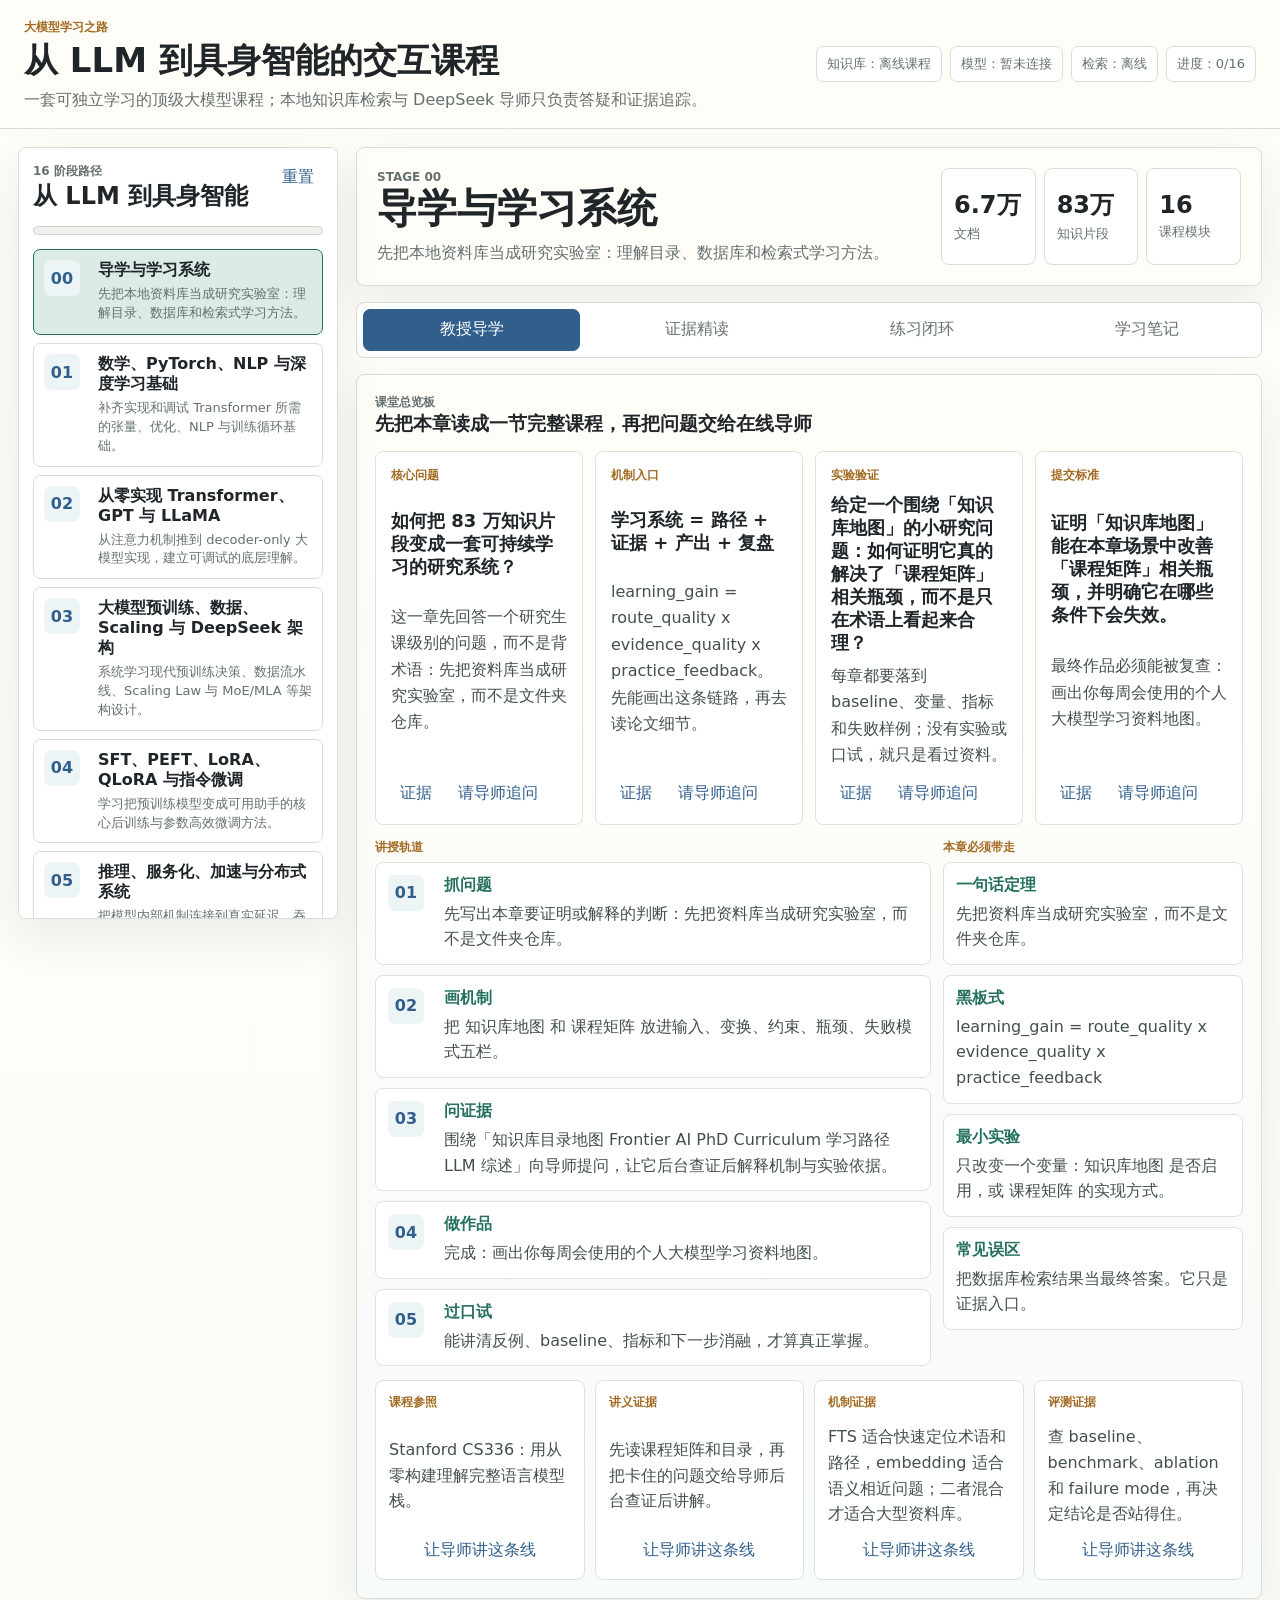
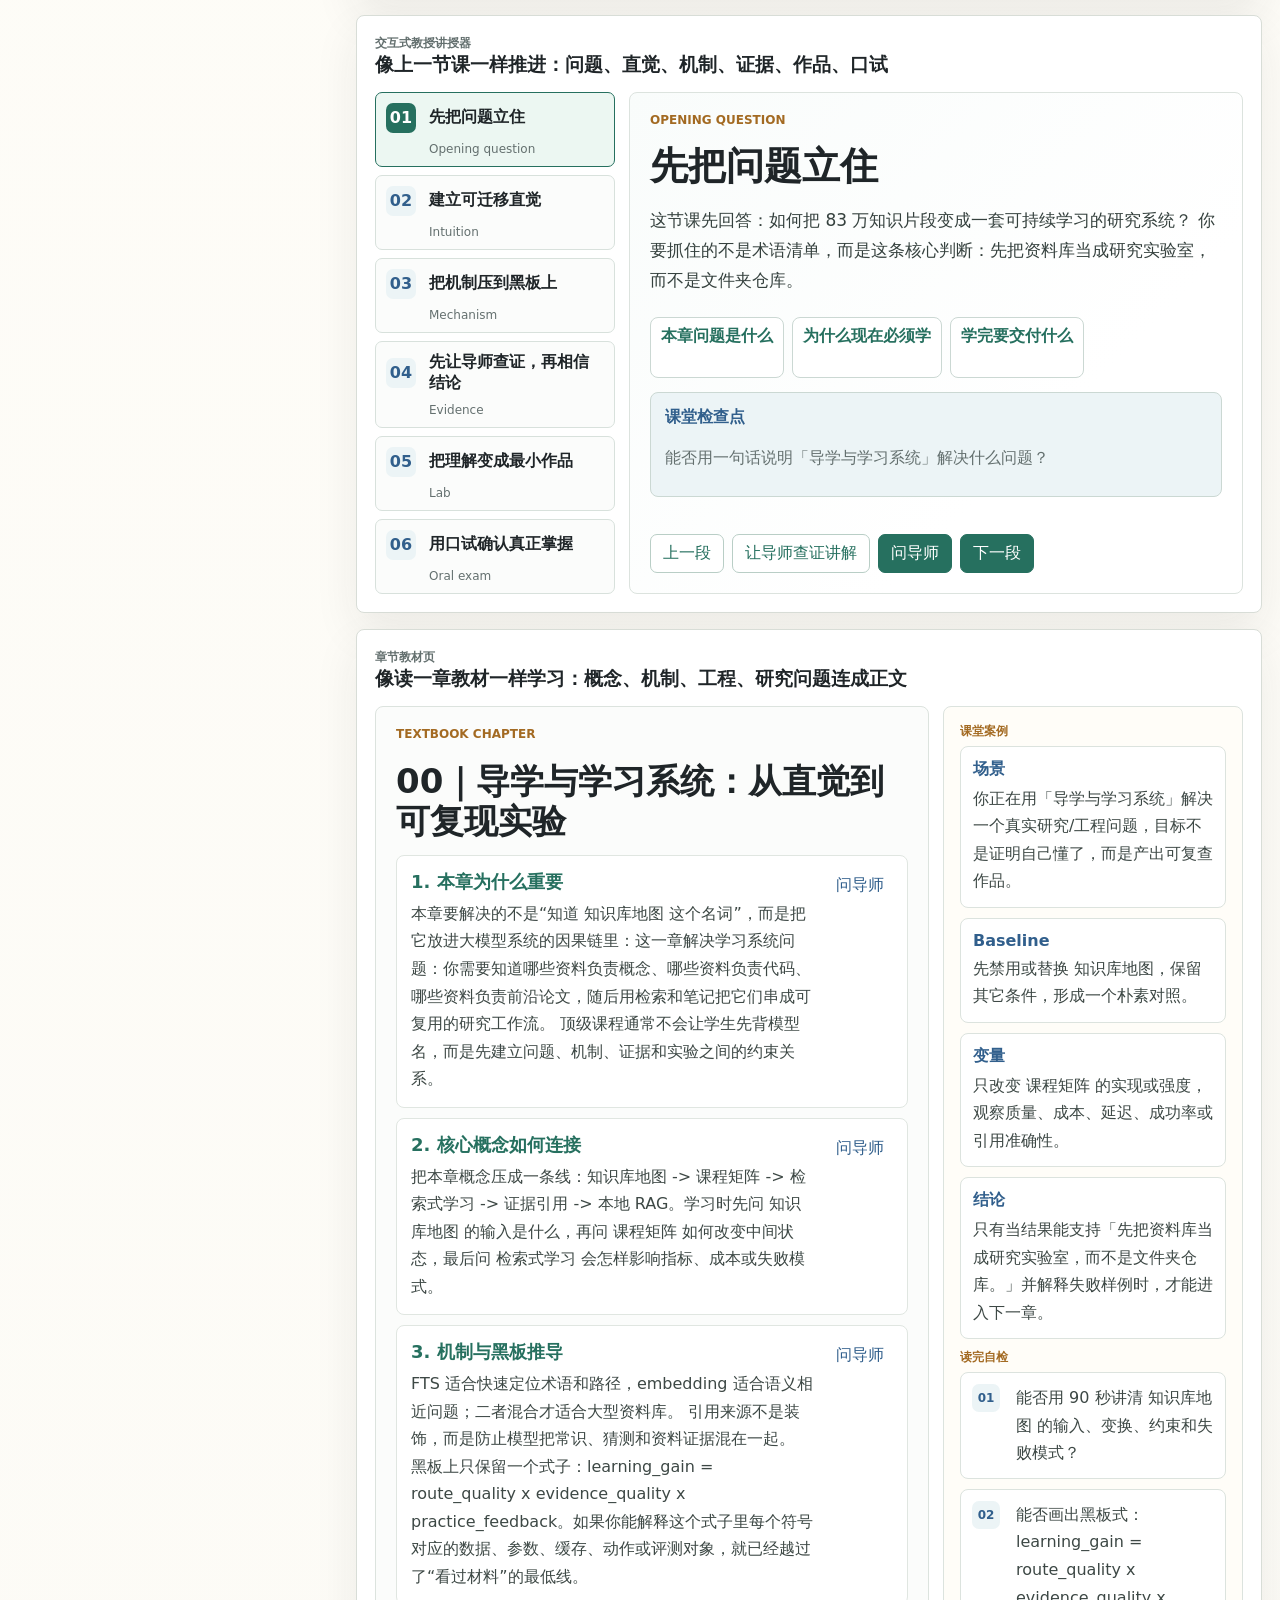
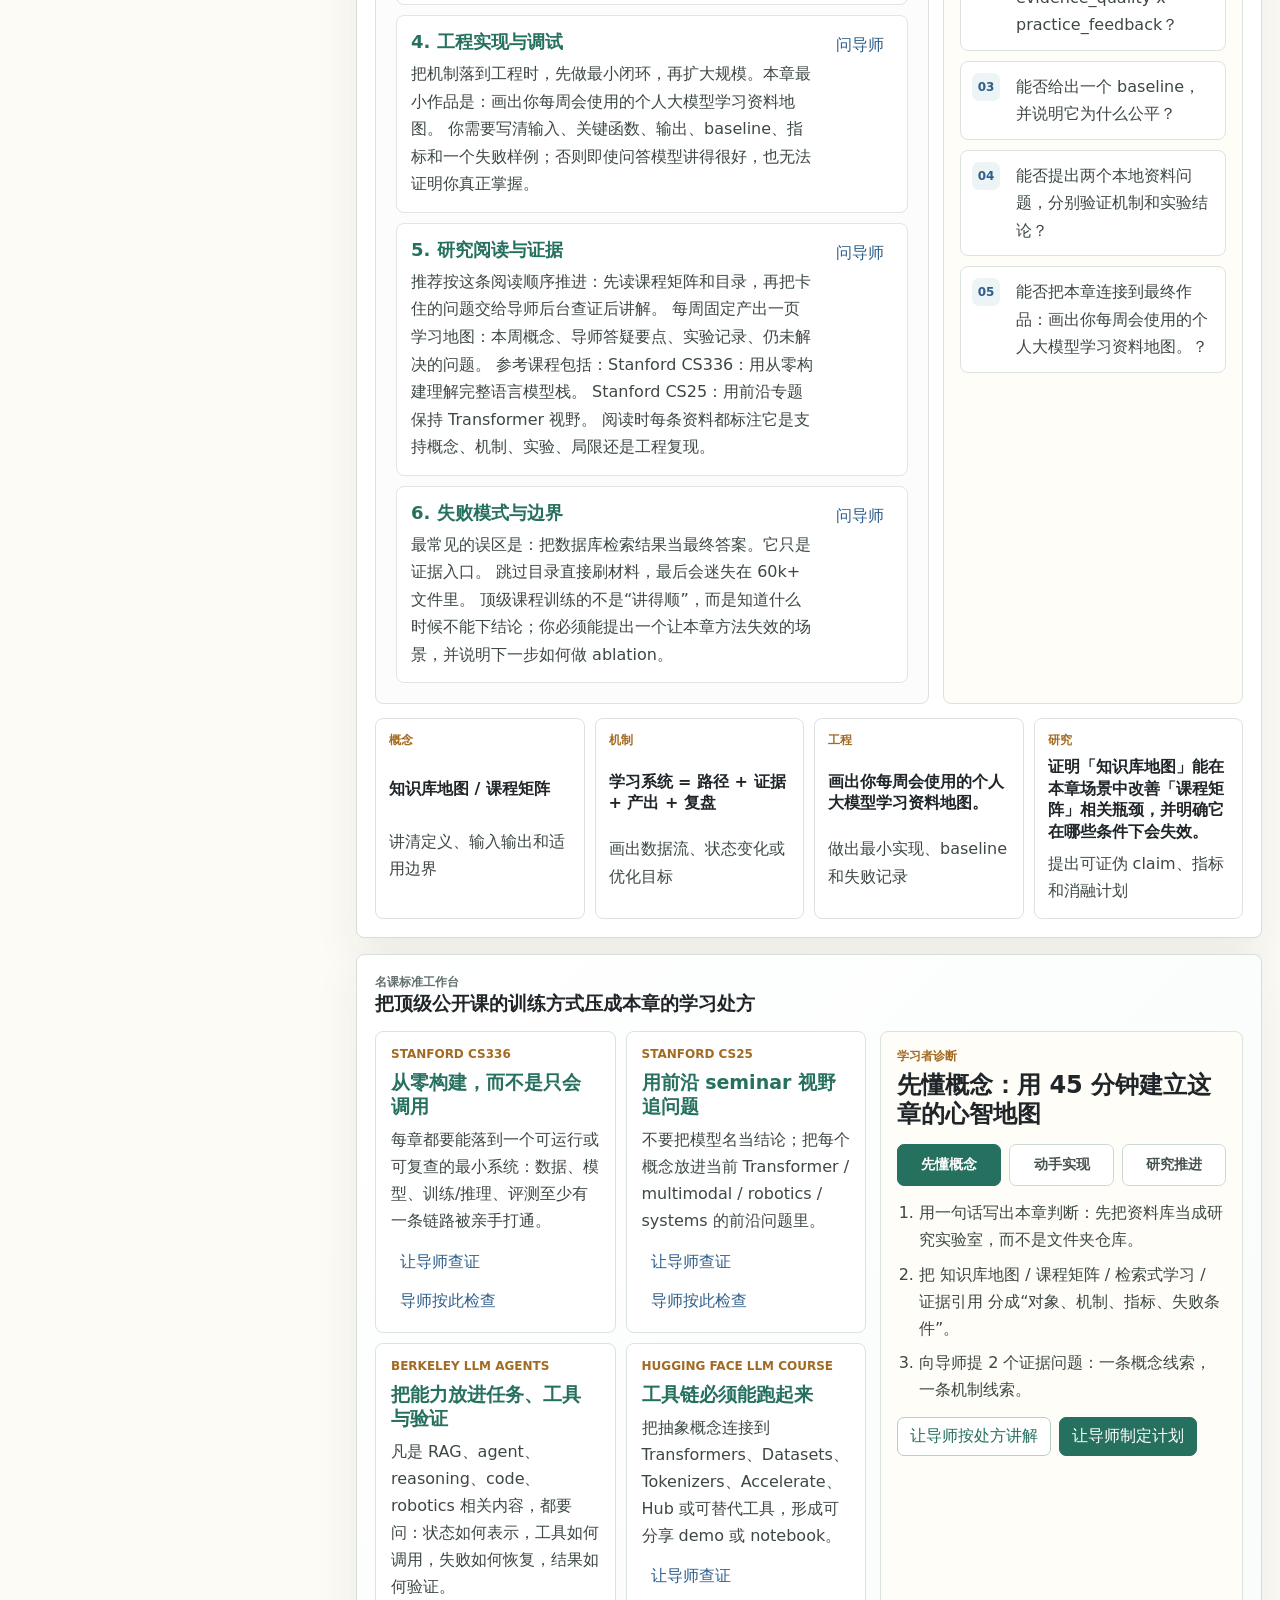
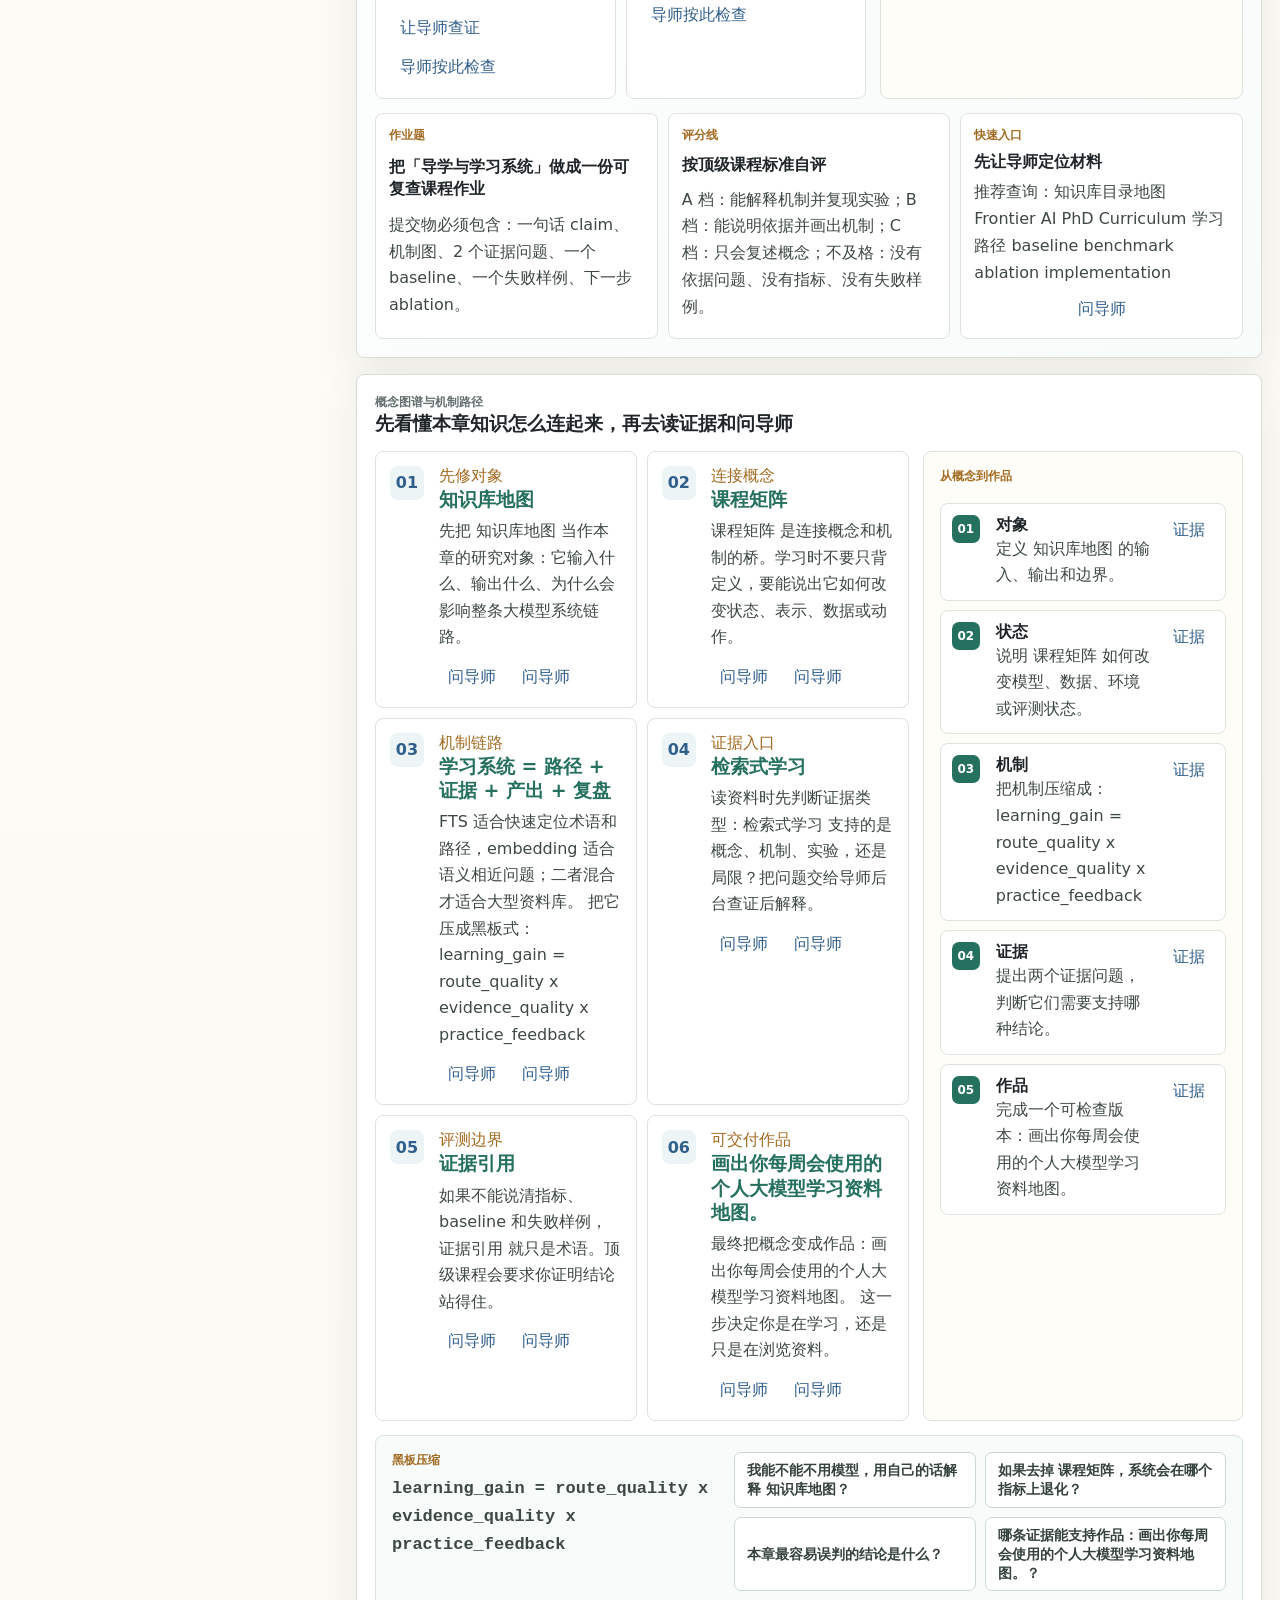
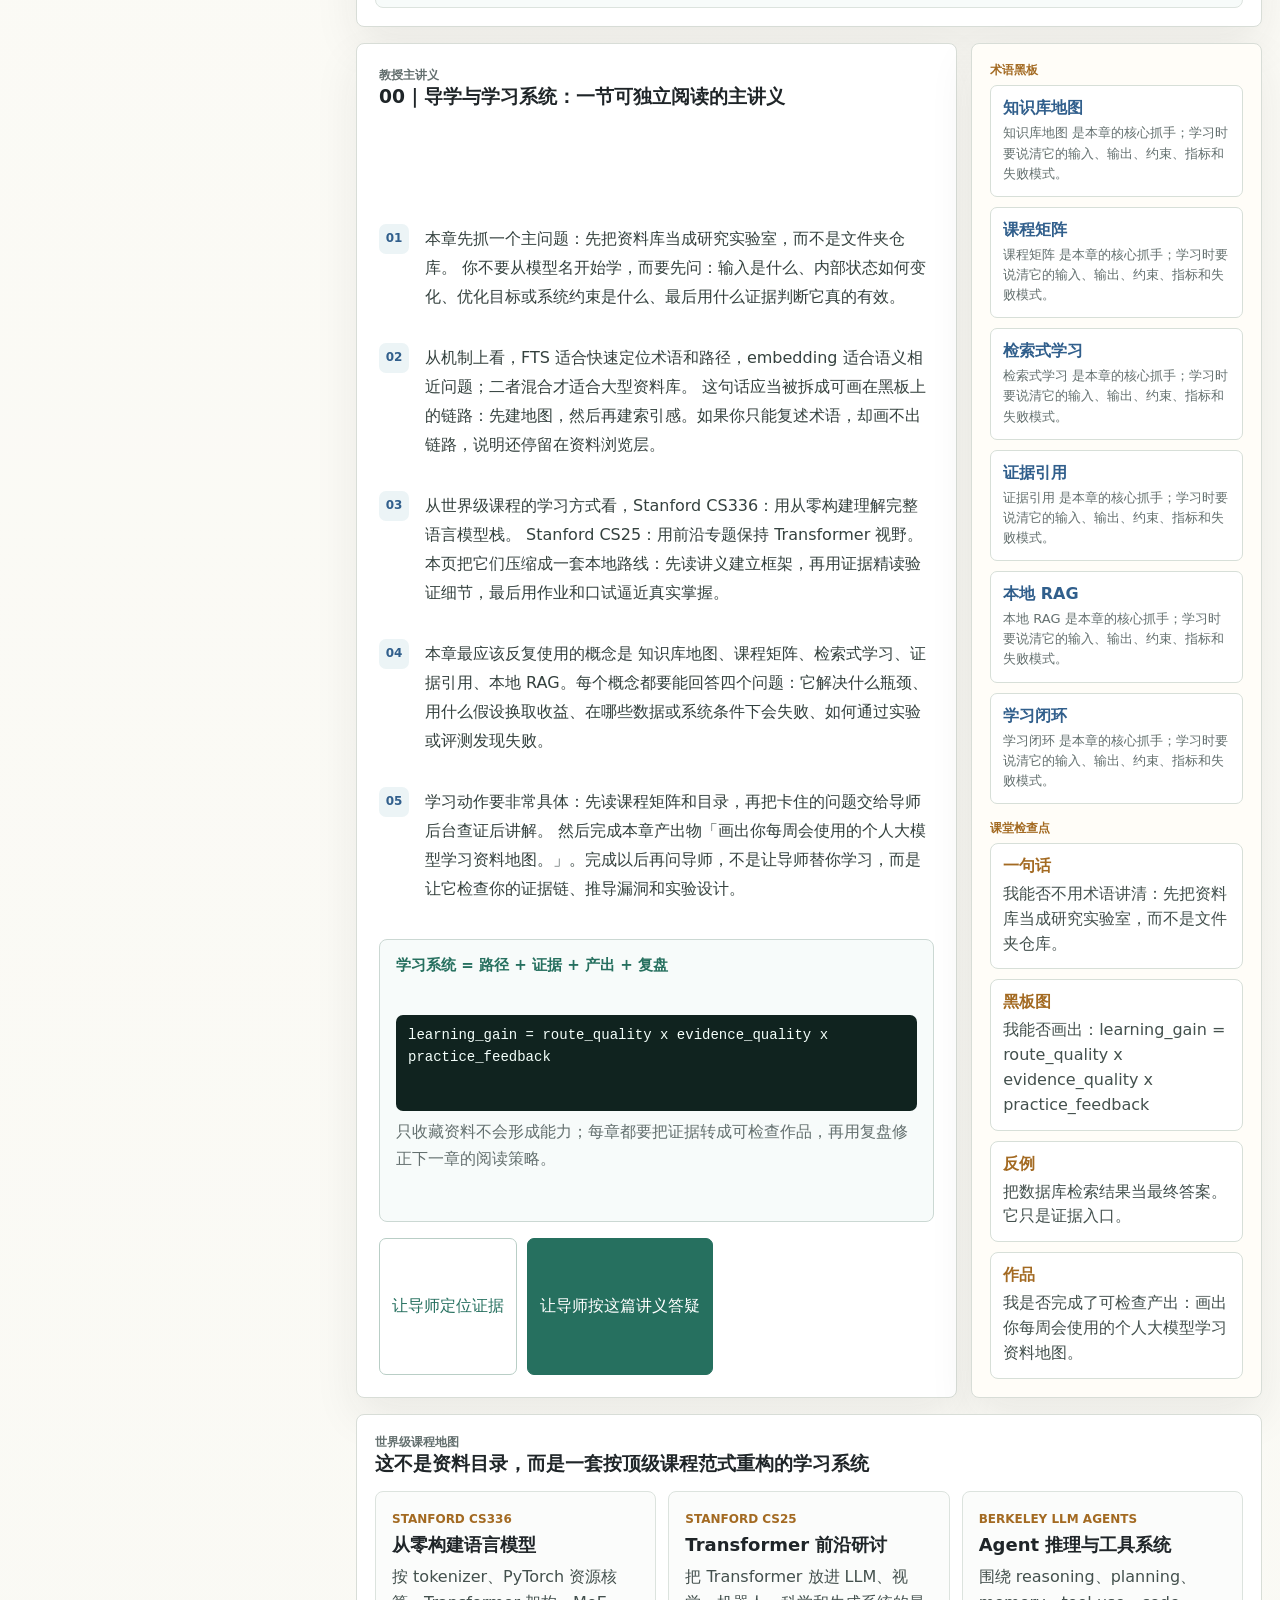
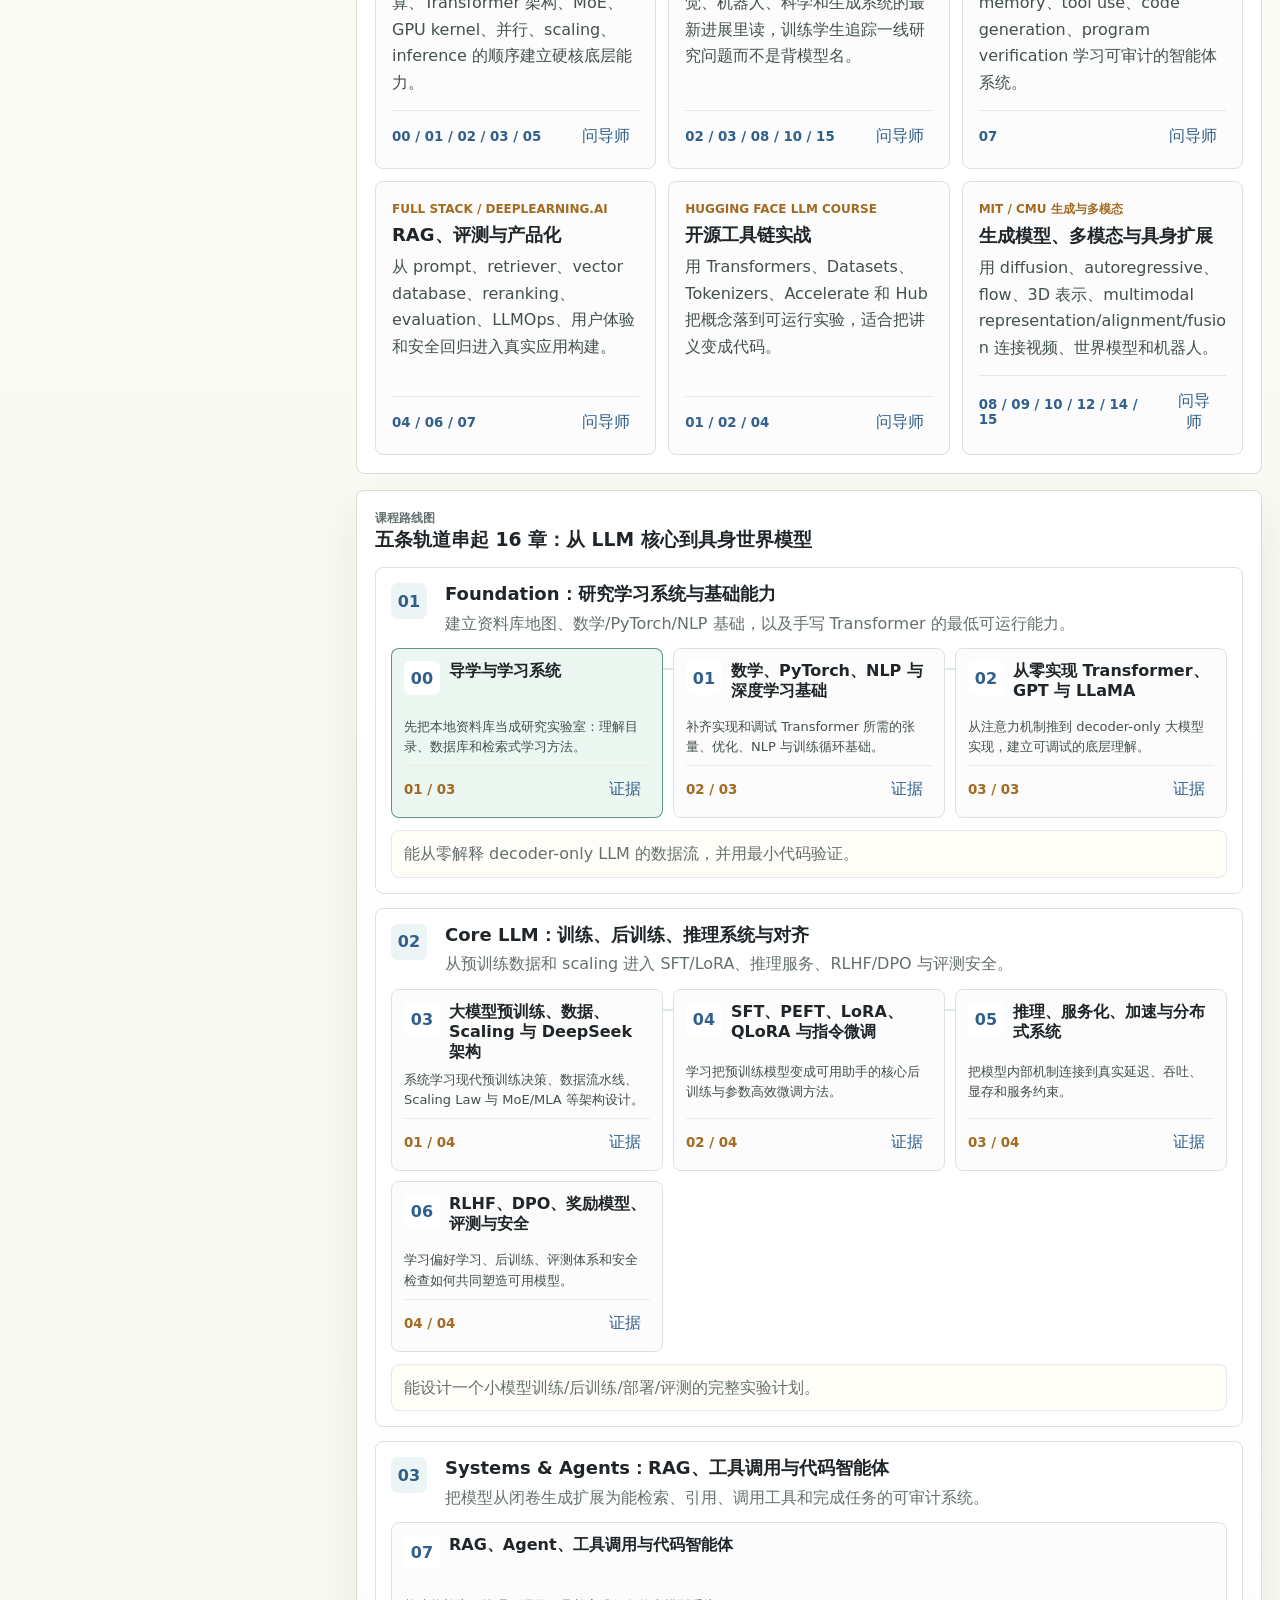
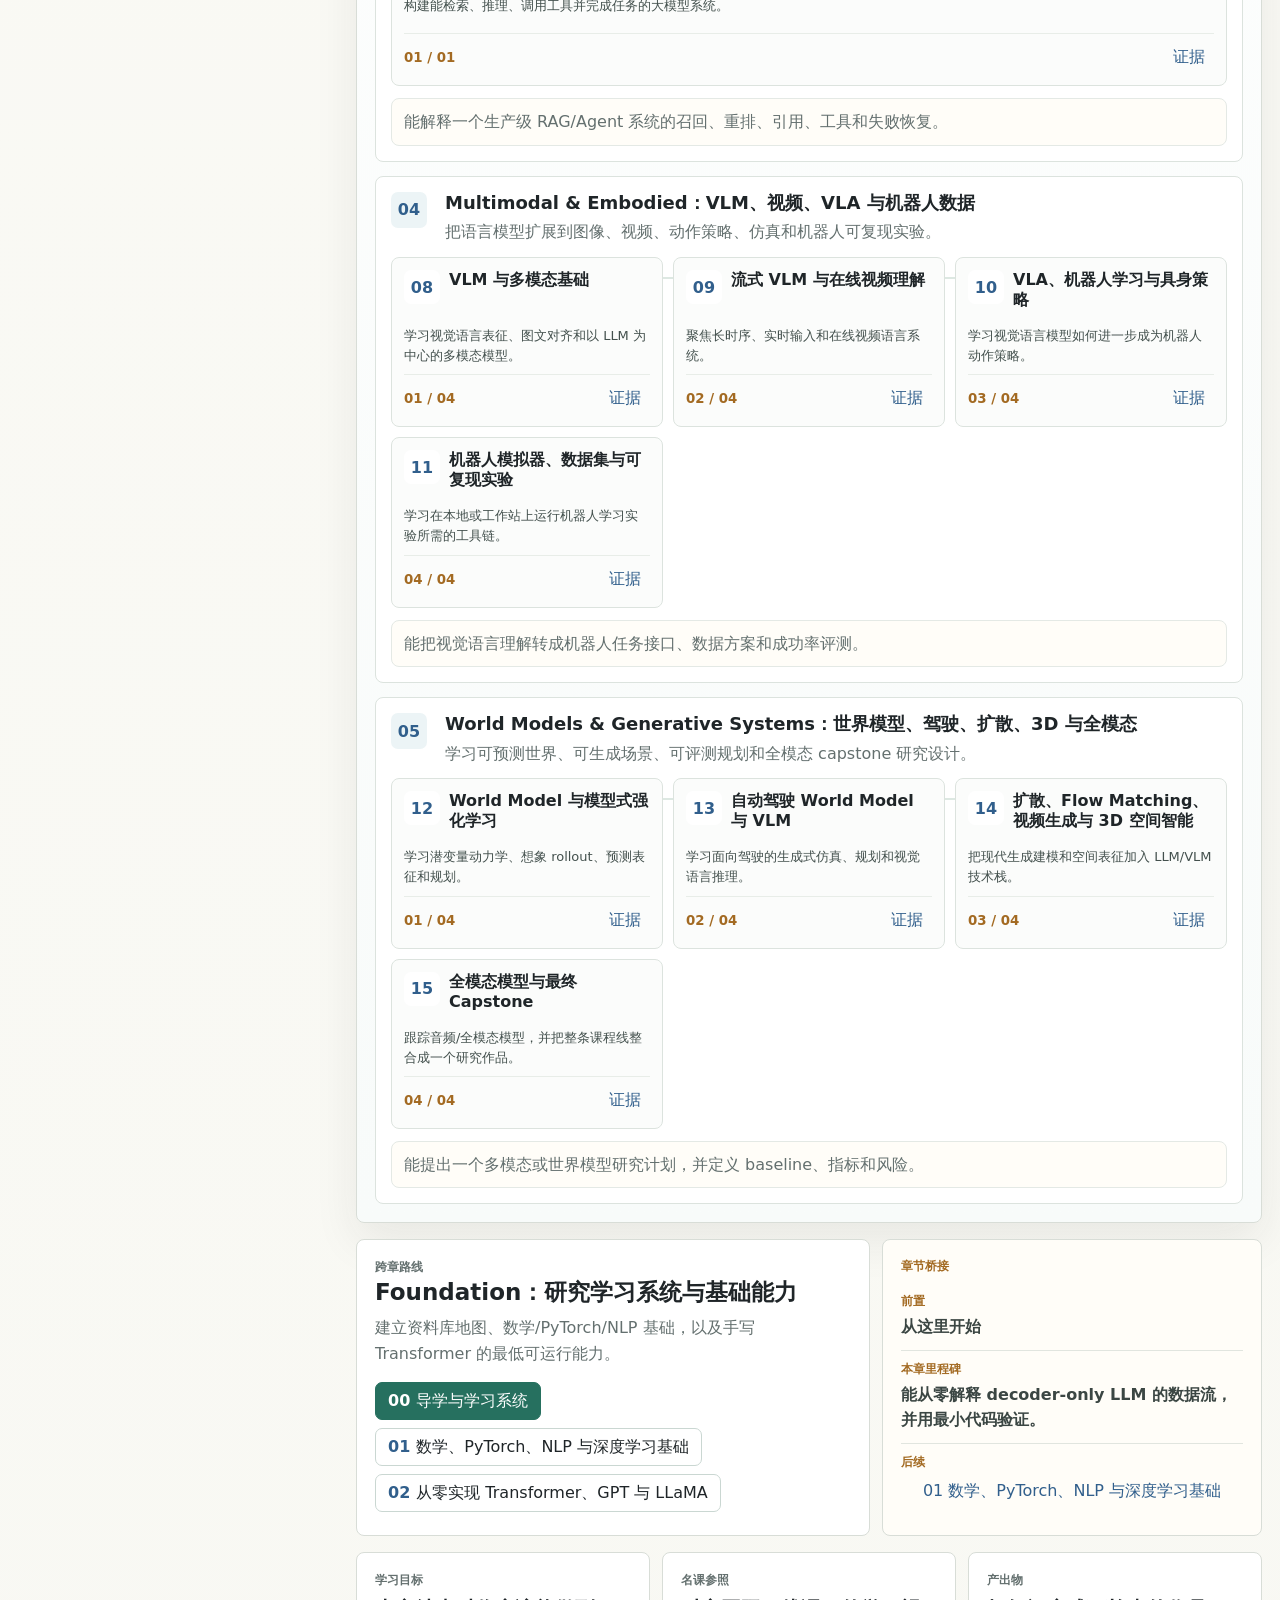
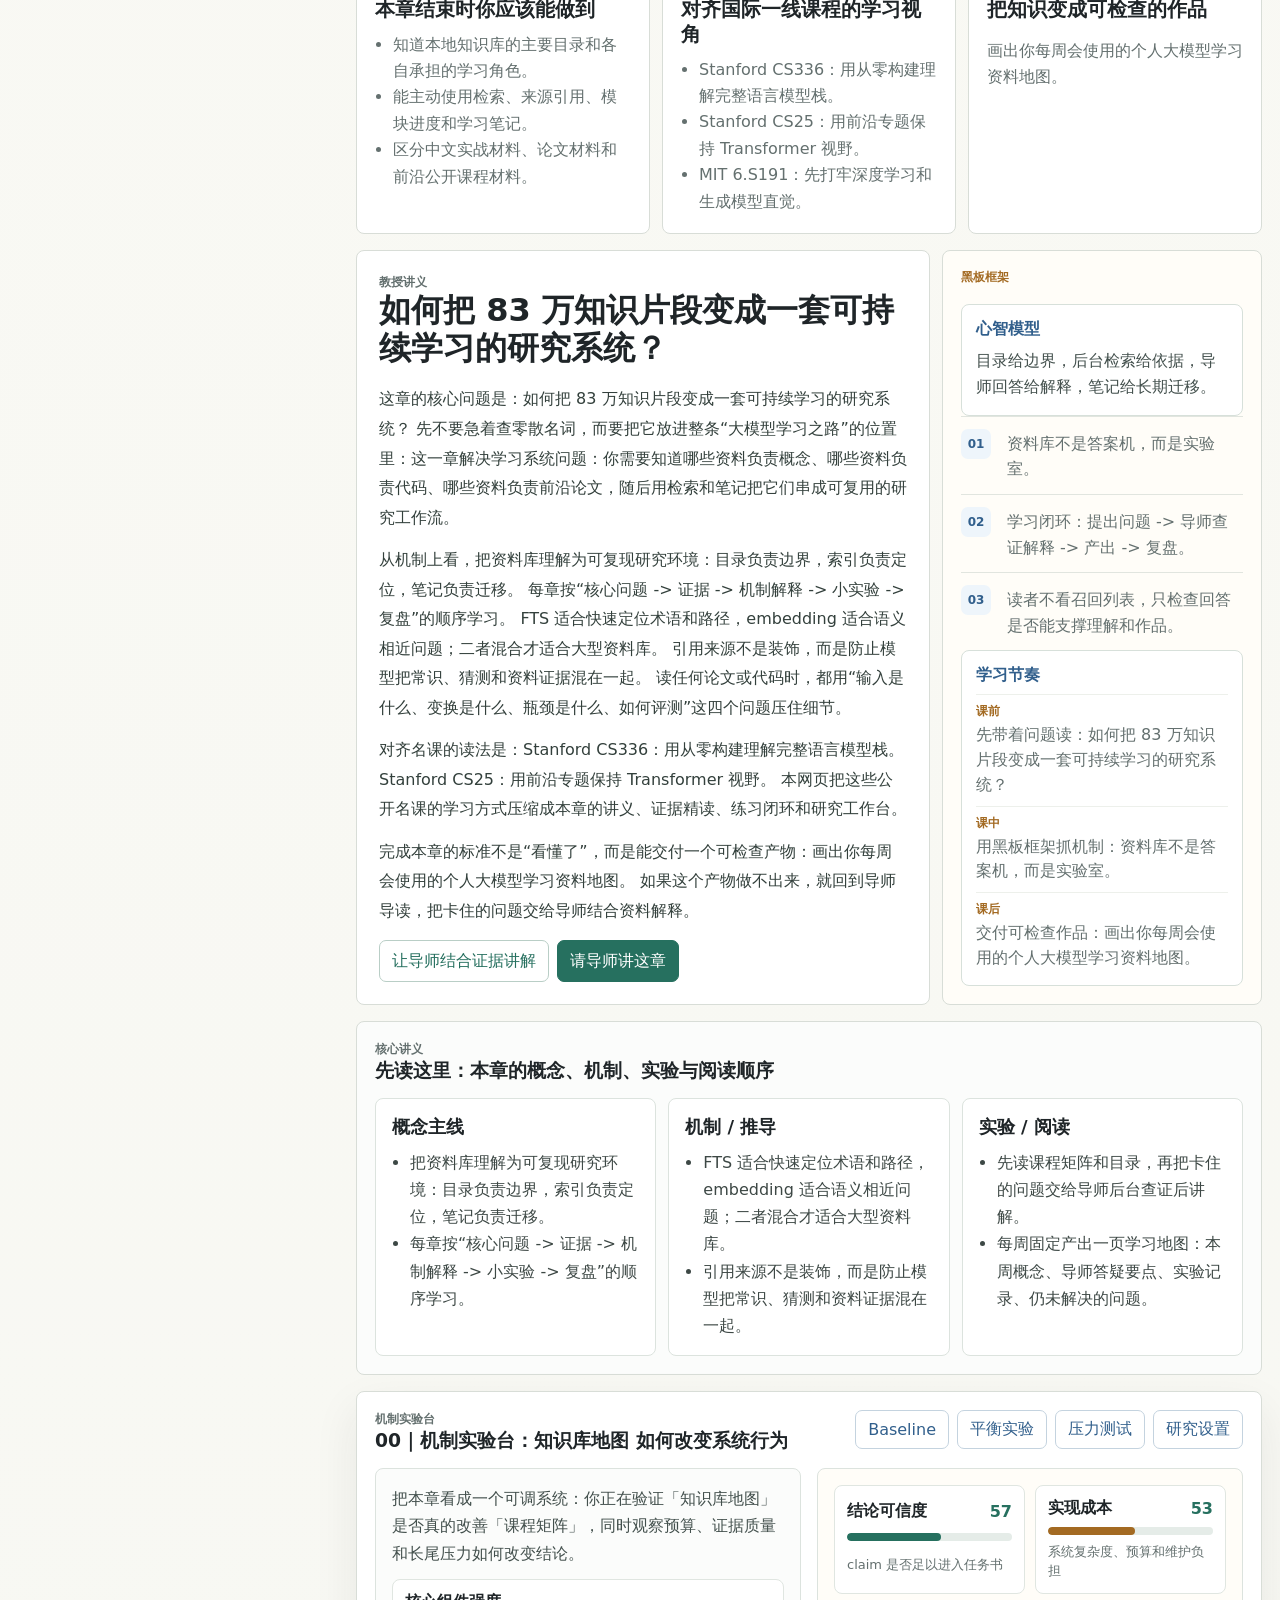
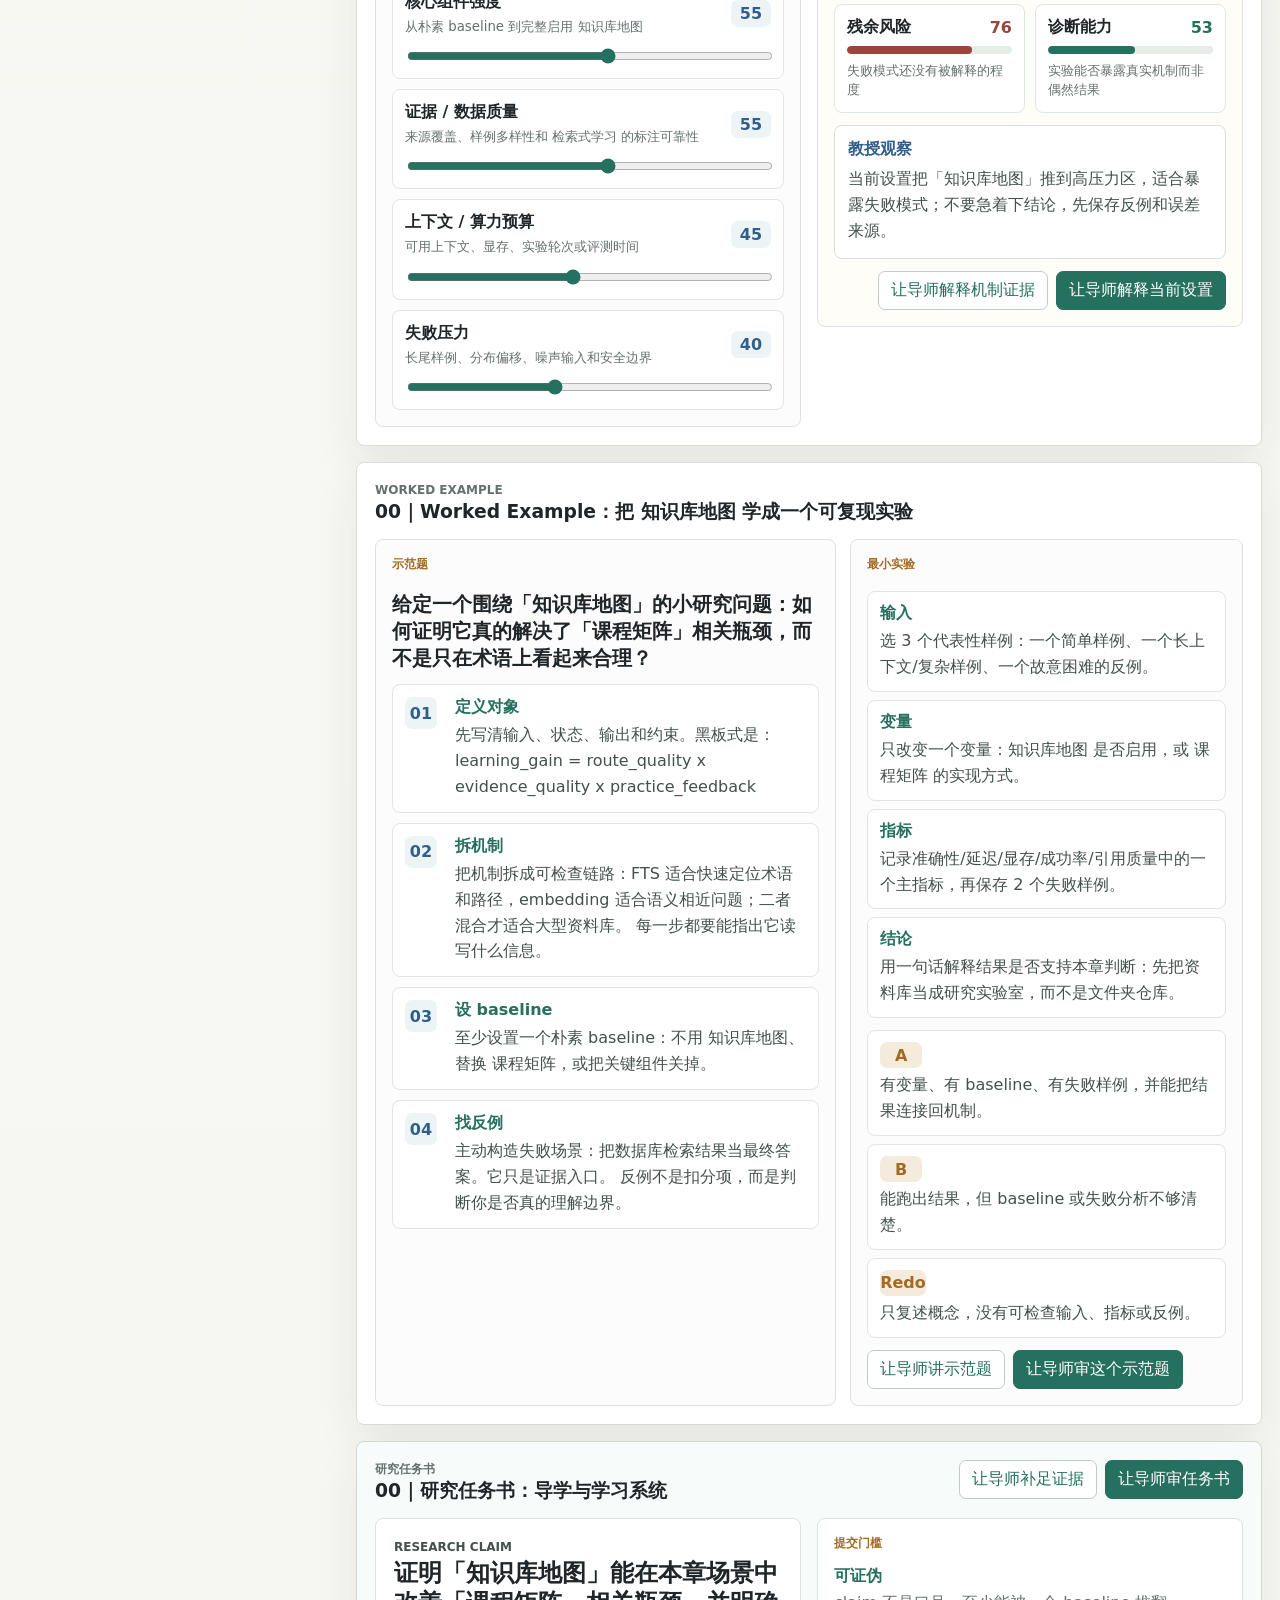
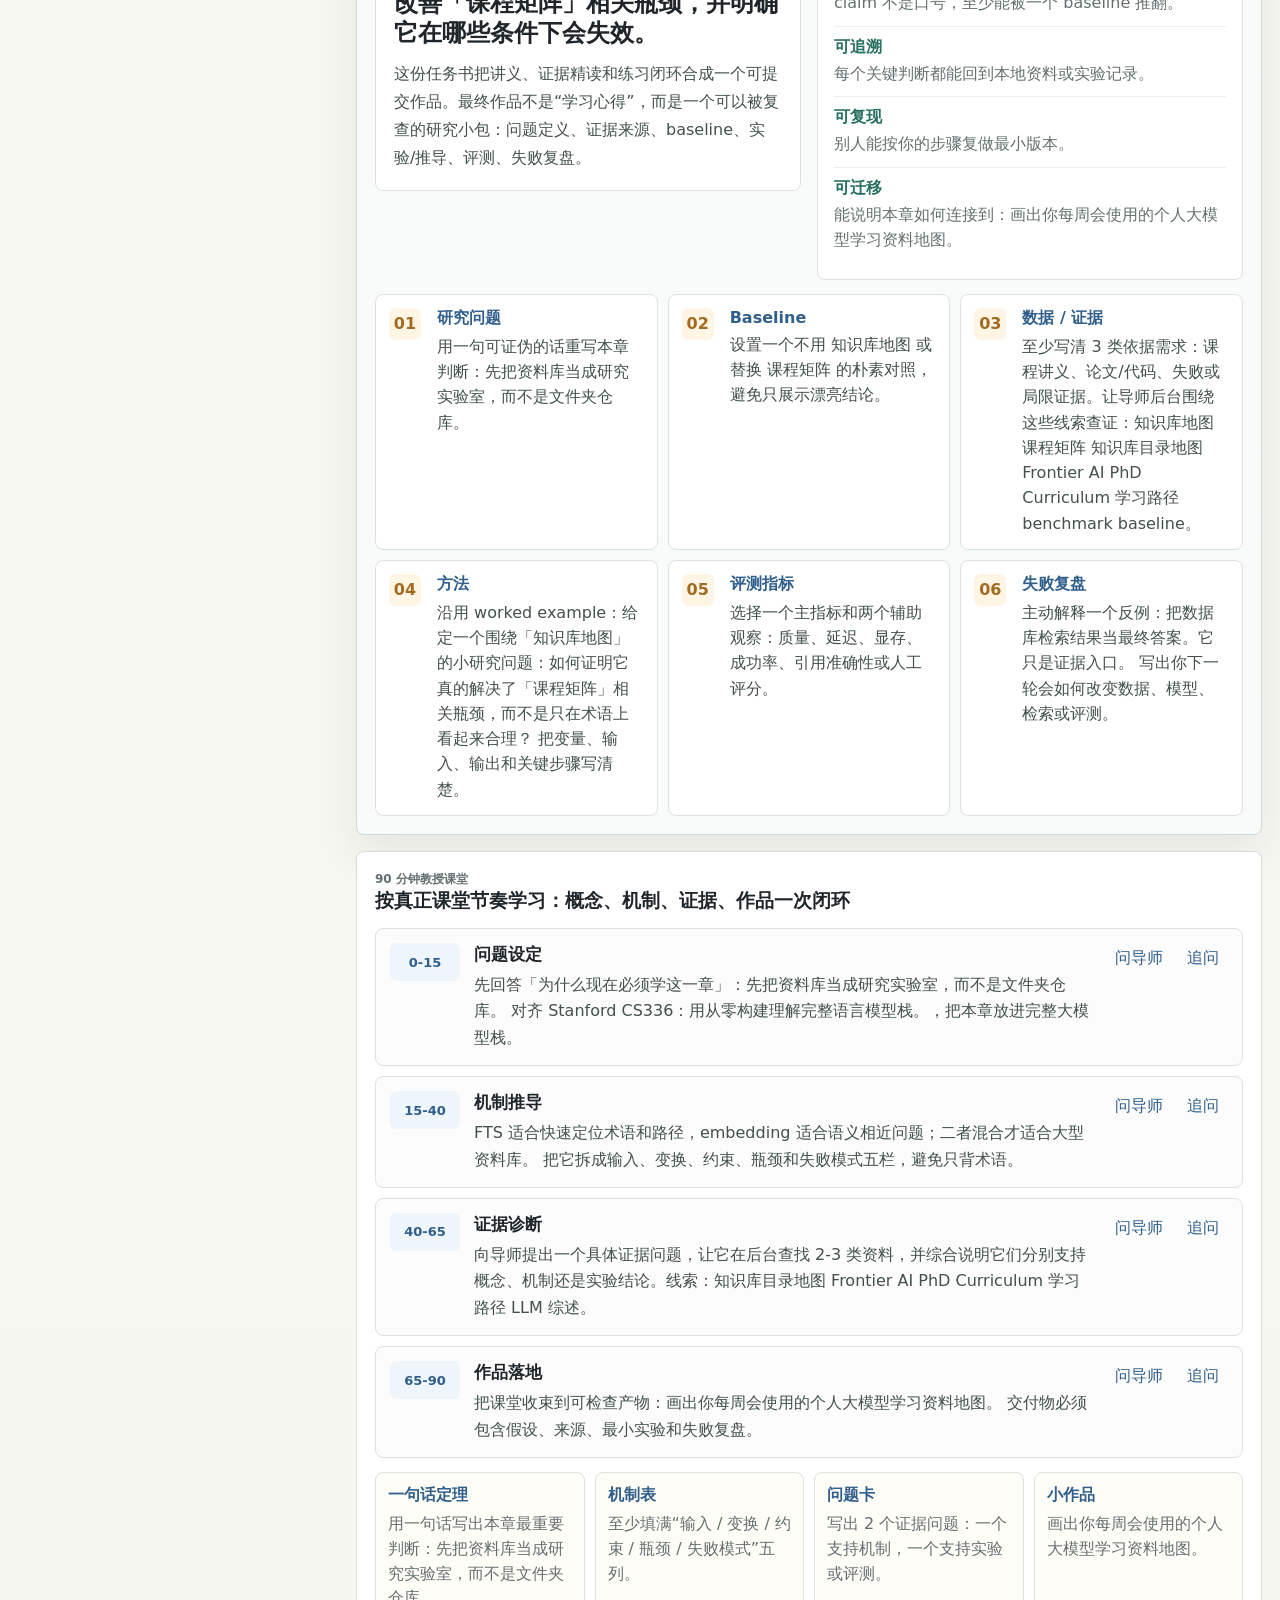
==== commit f950b852: "Make retrieval internal to tutor answers" ====
--- a/reference-learning/index.html
+++ b/reference-learning/index.html
@@ -9,7 +9,7 @@
         location.replace(`http://${location.host}${location.pathname}${location.search}${location.hash}`);
       }
     </script>
-    <link rel="stylesheet" href="./styles.css?v=20260616ao" />
+    <link rel="stylesheet" href="./styles.css?v=20260616ap" />
   </head>
   <body>
     <header class="topbar">
@@ -166,7 +166,7 @@
               <div id="readerParagraphs" class="reader-paragraphs"></div>
               <div id="readerBlackboard" class="reader-blackboard"></div>
               <div class="reader-actions">
-                <button id="readerSearchBtn" class="secondary" type="button">检索本章证据</button>
+                <button id="readerSearchBtn" class="secondary" type="button">让导师定位证据</button>
                 <button id="readerAskBtn" type="button">让导师按这篇讲义答疑</button>
               </div>
             </article>
@@ -232,7 +232,7 @@
               </div>
               <div id="seminarBody" class="seminar-body"></div>
               <div class="seminar-actions">
-                <button id="seminarSearchBtn" class="secondary" type="button">检索讲义证据</button>
+                <button id="seminarSearchBtn" class="secondary" type="button">让导师结合证据讲解</button>
                 <button id="seminarAskBtn" type="button">请导师讲这章</button>
               </div>
             </article>
@@ -278,7 +278,7 @@
                 <div id="simulatorMetrics" class="simulator-metrics"></div>
                 <div id="simulatorObservation" class="simulator-observation"></div>
                 <div class="simulator-actions">
-                  <button id="simulatorSearchBtn" class="secondary" type="button">检索机制证据</button>
+                  <button id="simulatorSearchBtn" class="secondary" type="button">让导师解释机制证据</button>
                   <button id="simulatorAskBtn" type="button">让导师解释当前设置</button>
                 </div>
               </aside>
@@ -300,7 +300,7 @@
                 <div id="workedExampleExperiment" class="worked-experiment"></div>
                 <div id="workedExampleRubric" class="worked-rubric"></div>
                 <div class="worked-actions">
-                  <button id="workedSearchBtn" class="secondary" type="button">检索示范题证据</button>
+                  <button id="workedSearchBtn" class="secondary" type="button">让导师讲示范题</button>
                   <button id="workedAskBtn" type="button">让导师审这个示范题</button>
                 </div>
               </aside>
@@ -313,7 +313,7 @@
                 <h3 id="briefTitle">把本章学成可提交作品</h3>
               </div>
               <div class="brief-actions">
-                <button id="briefSearchBtn" class="secondary" type="button">检索任务证据</button>
+                <button id="briefSearchBtn" class="secondary" type="button">让导师补足证据</button>
                 <button id="briefAskBtn" type="button">让导师审任务书</button>
               </div>
             </div>
@@ -356,7 +356,7 @@
             <div class="concept-board">
               <div class="section-title">
                 <p class="eyebrow">概念地图</p>
-                <h3>点击任一概念，可直接检索或追问</h3>
+                <h3>点击任一概念，直接让导师结合资料讲解</h3>
               </div>
               <div id="conceptMap" class="concept-map"></div>
             </div>
@@ -374,35 +374,38 @@
         <section id="readTab" class="tab-panel">
           <div class="reading-toolbar">
             <div>
-              <p class="eyebrow">数据库证据</p>
-              <h3>每章自动从本地知识库极速索引中抽取必读材料</h3>
-            </div>
-            <div class="search-stack">
+              <p class="eyebrow">导师导读</p>
+              <h3>读不懂时直接提问，系统在后台检索后由导师回答</h3>
+            </div>
+            <div class="reader-question-panel">
+              <div id="readerQuestionChips" class="query-chips"></div>
+            </div>
+            <div class="search-stack internal-only" aria-hidden="true" hidden>
               <div id="retrievalModeSwitch" class="mode-switch" aria-label="检索模式">
-                <button class="mode-btn active" type="button" data-search-mode="fts">极速 FTS</button>
-                <button class="mode-btn" type="button" data-search-mode="semantic">语义重排</button>
+                <button class="mode-btn active" type="button" data-search-mode="fts">内部 FTS</button>
+                <button class="mode-btn" type="button" data-search-mode="semantic">内部语义</button>
               </div>
               <div class="search-row">
-                <input id="searchInput" type="search" placeholder="检索本章资料，例如 FlashAttention / RoPE / OpenVLA" />
-                <button id="searchBtn" type="button">即时检索</button>
-                <button id="deepSearchBtn" class="secondary" type="button">后台全库补充</button>
-              </div>
-            </div>
-          </div>
-          <div id="queryChips" class="query-chips"></div>
-          <div id="retrievalHint" class="retrieval-hint"></div>
+                <input id="searchInput" type="search" placeholder="内部资料线索" />
+                <button id="searchBtn" type="button">内部处理</button>
+                <button id="deepSearchBtn" class="secondary" type="button">内部深查</button>
+              </div>
+            </div>
+          </div>
+          <div id="queryChips" class="query-chips internal-only" aria-hidden="true" hidden></div>
+          <div id="retrievalHint" class="retrieval-hint internal-only" aria-hidden="true" hidden></div>
           <section class="evidence-workflow">
             <div class="reading-protocol-card">
               <div class="section-title">
                 <p class="eyebrow">精读流程</p>
-                <h3>把检索结果读成可复用证据</h3>
+                <h3>先按课程协议读；具体资料由导师后台检索</h3>
               </div>
               <div id="readingProtocol" class="reading-protocol"></div>
             </div>
-            <aside class="source-basket">
+            <aside class="source-basket internal-only" aria-hidden="true" hidden>
               <div class="source-basket-head">
                 <div>
-                  <p class="eyebrow">证据篮</p>
+                  <p class="eyebrow">内部记录</p>
                   <h3 id="sourceBasketTitle">0 条已保存</h3>
                 </div>
                 <button id="clearPinnedSources" class="text-button" type="button">清空</button>
@@ -414,7 +417,7 @@
               </div>
             </aside>
           </section>
-          <div id="evidenceResults" class="evidence-grid"></div>
+          <div id="evidenceResults" class="evidence-grid internal-only" aria-hidden="true" hidden></div>
         </section>
 
         <section id="practiceTab" class="tab-panel">
@@ -527,10 +530,10 @@
           <button id="askBtn" type="button">提交问题</button>
           <button id="clearAnswer" class="secondary" type="button">清空</button>
         </div>
-        <div id="answerBox" class="answer-box">导师回答会显示在这里；没有本地模型时，会先返回检索式讲解和来源。</div>
+        <div id="answerBox" class="answer-box">导师回答会显示在这里；系统会在后台检索课程资料，但不会把检索列表展示给读者。</div>
       </aside>
     </main>
 
-    <script src="./app.js?v=20260616ao"></script>
+    <script src="./app.js?v=20260616ap"></script>
   </body>
 </html>
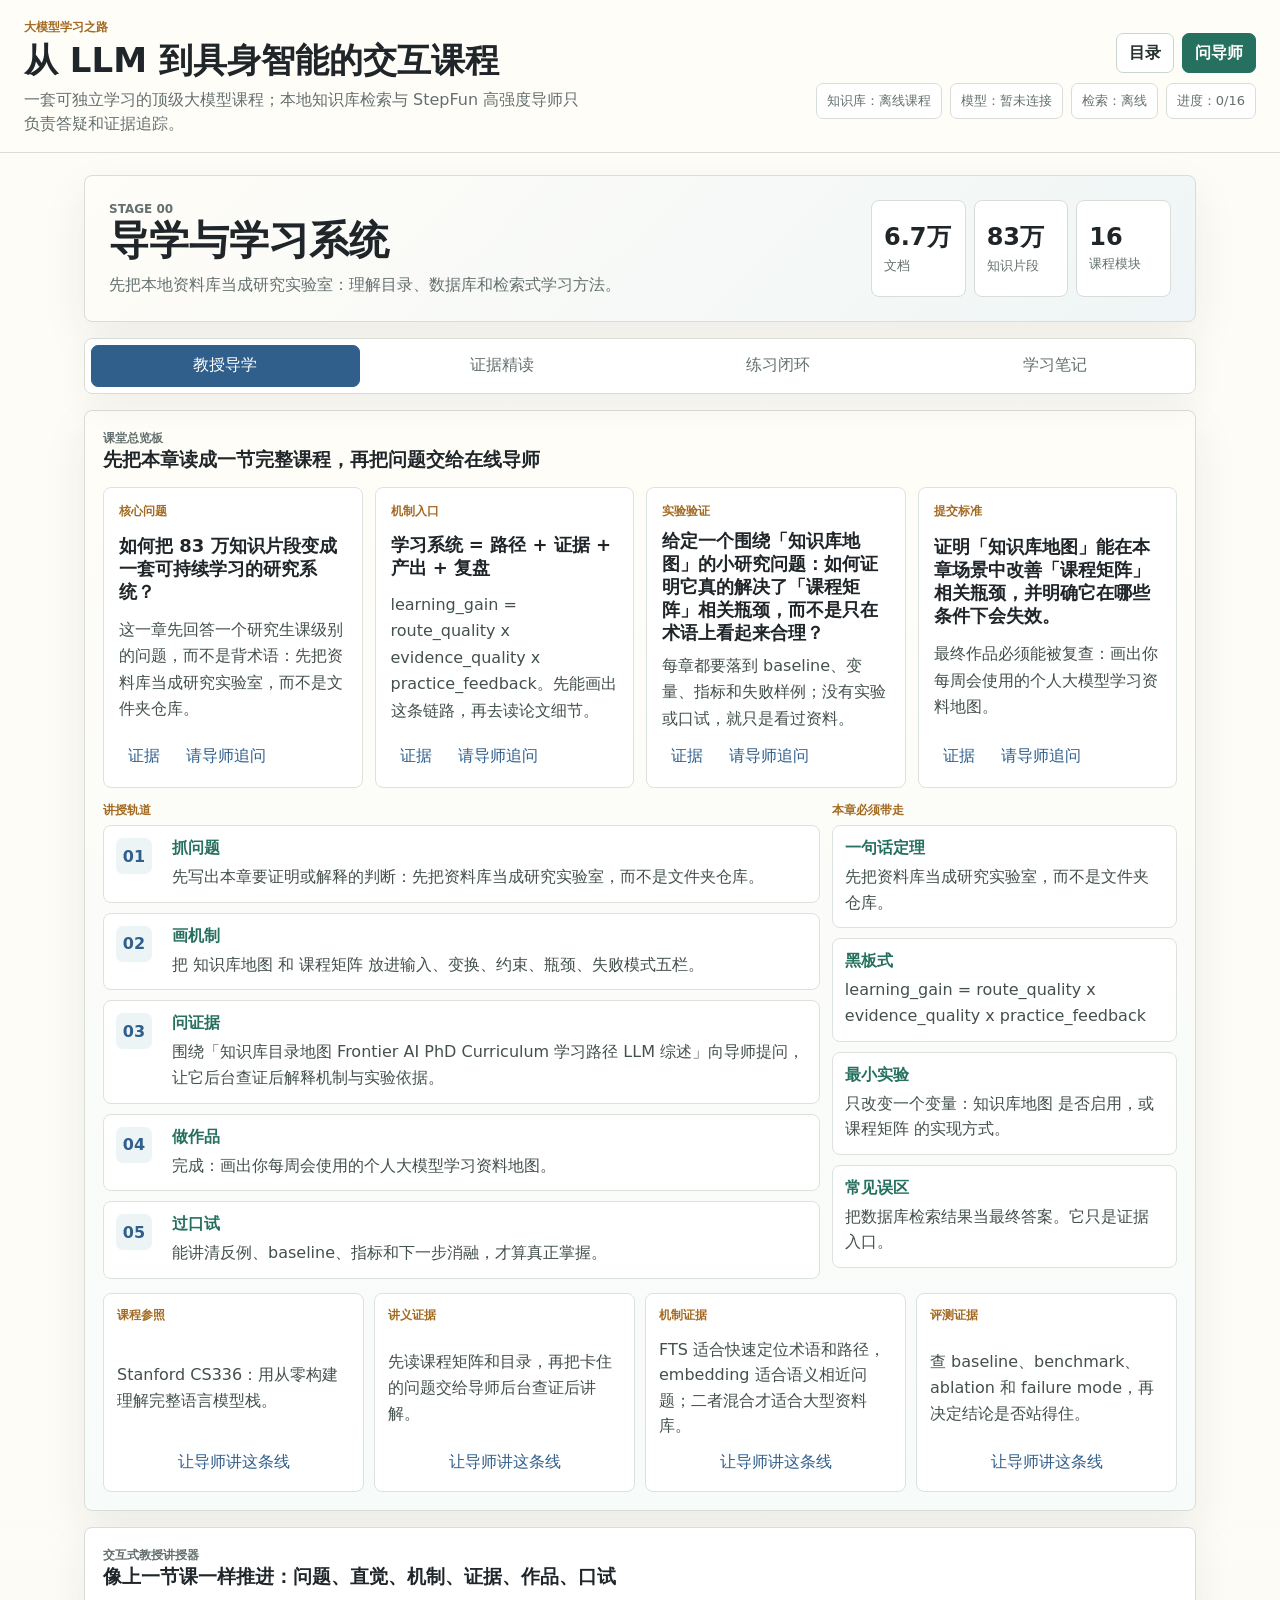
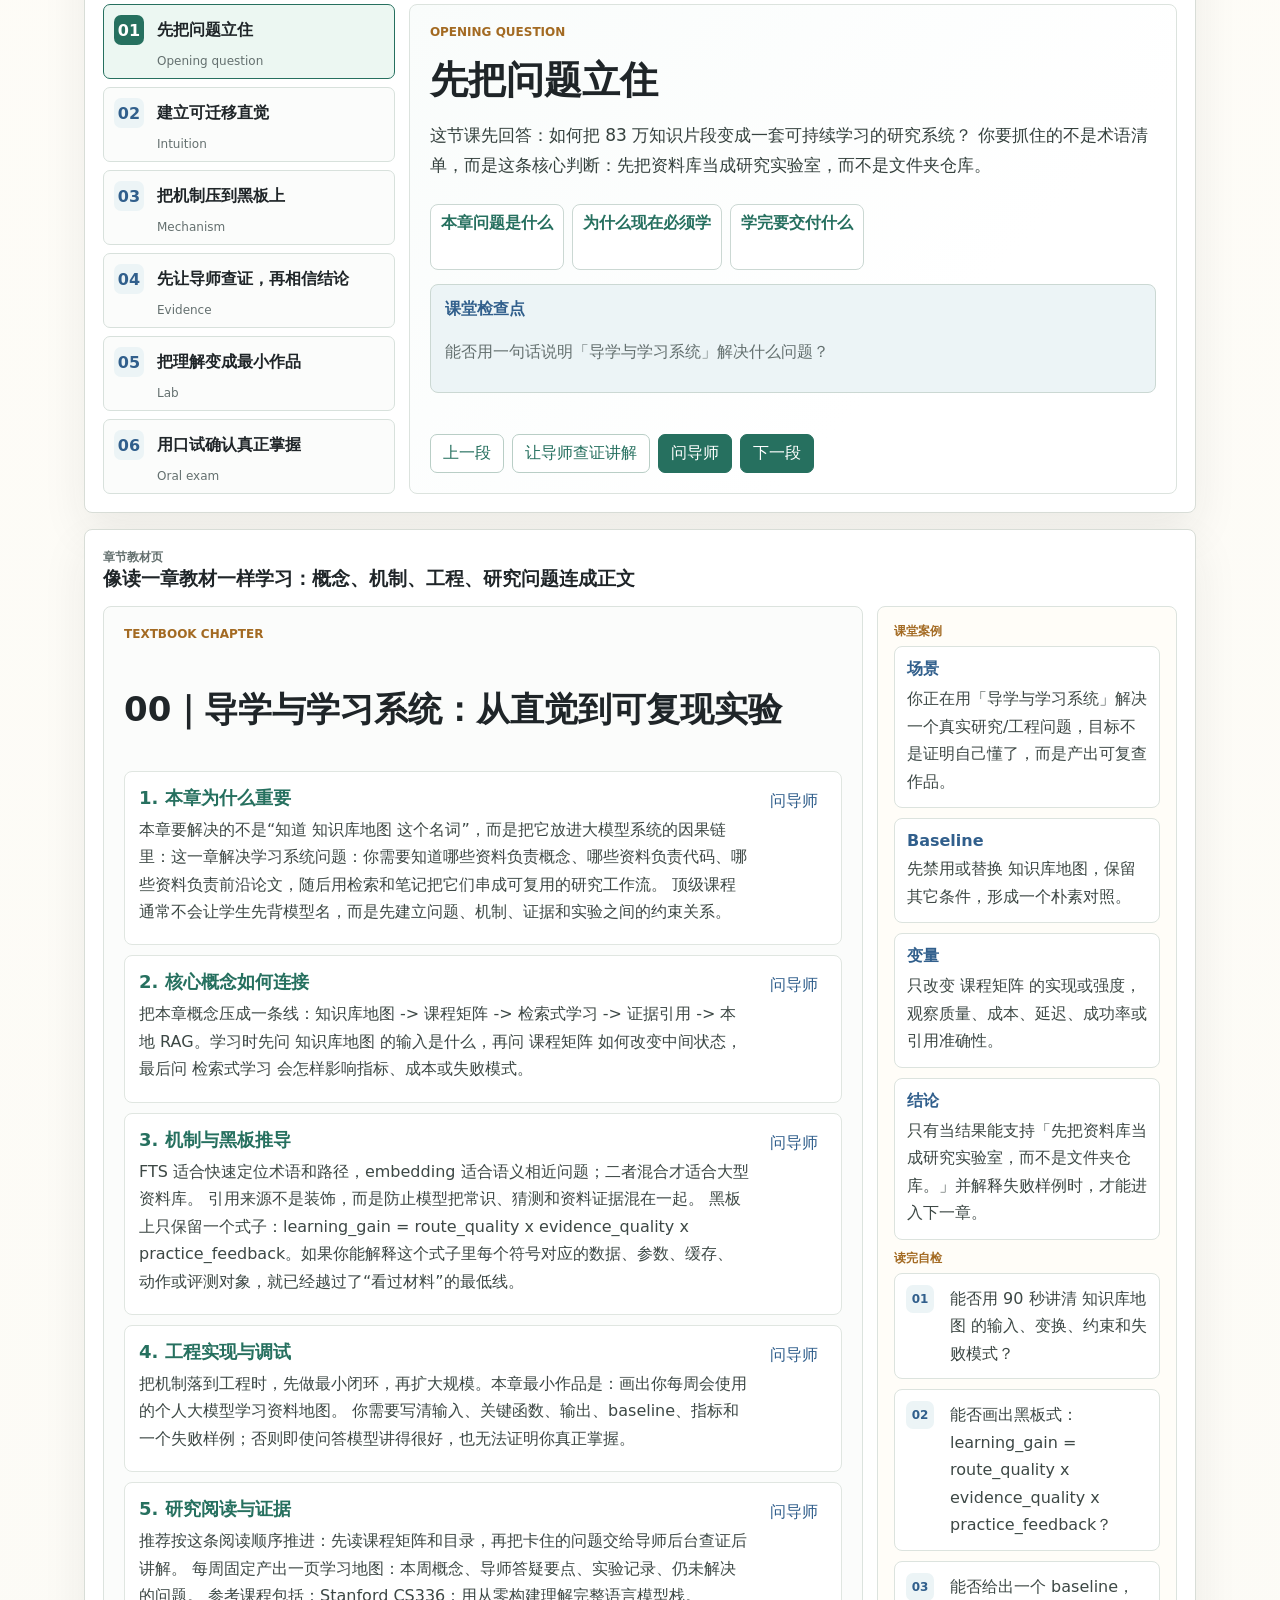
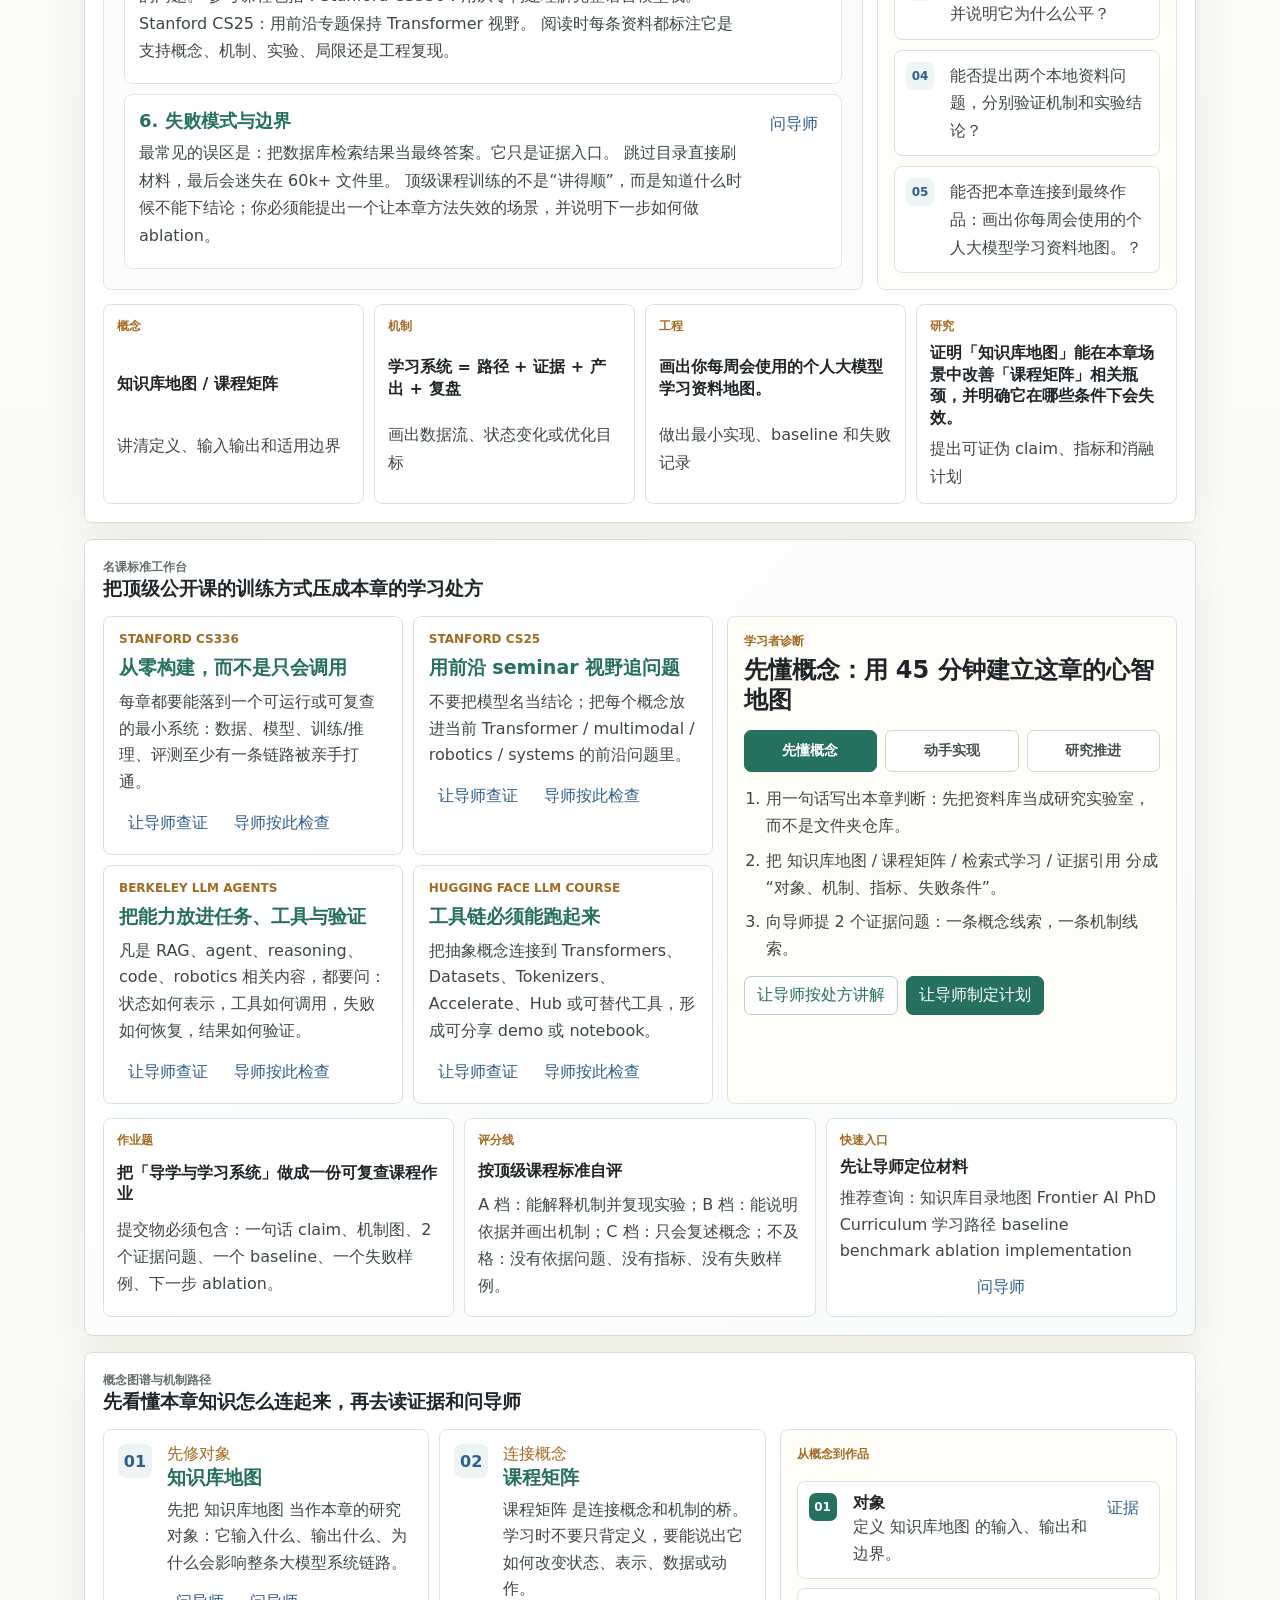
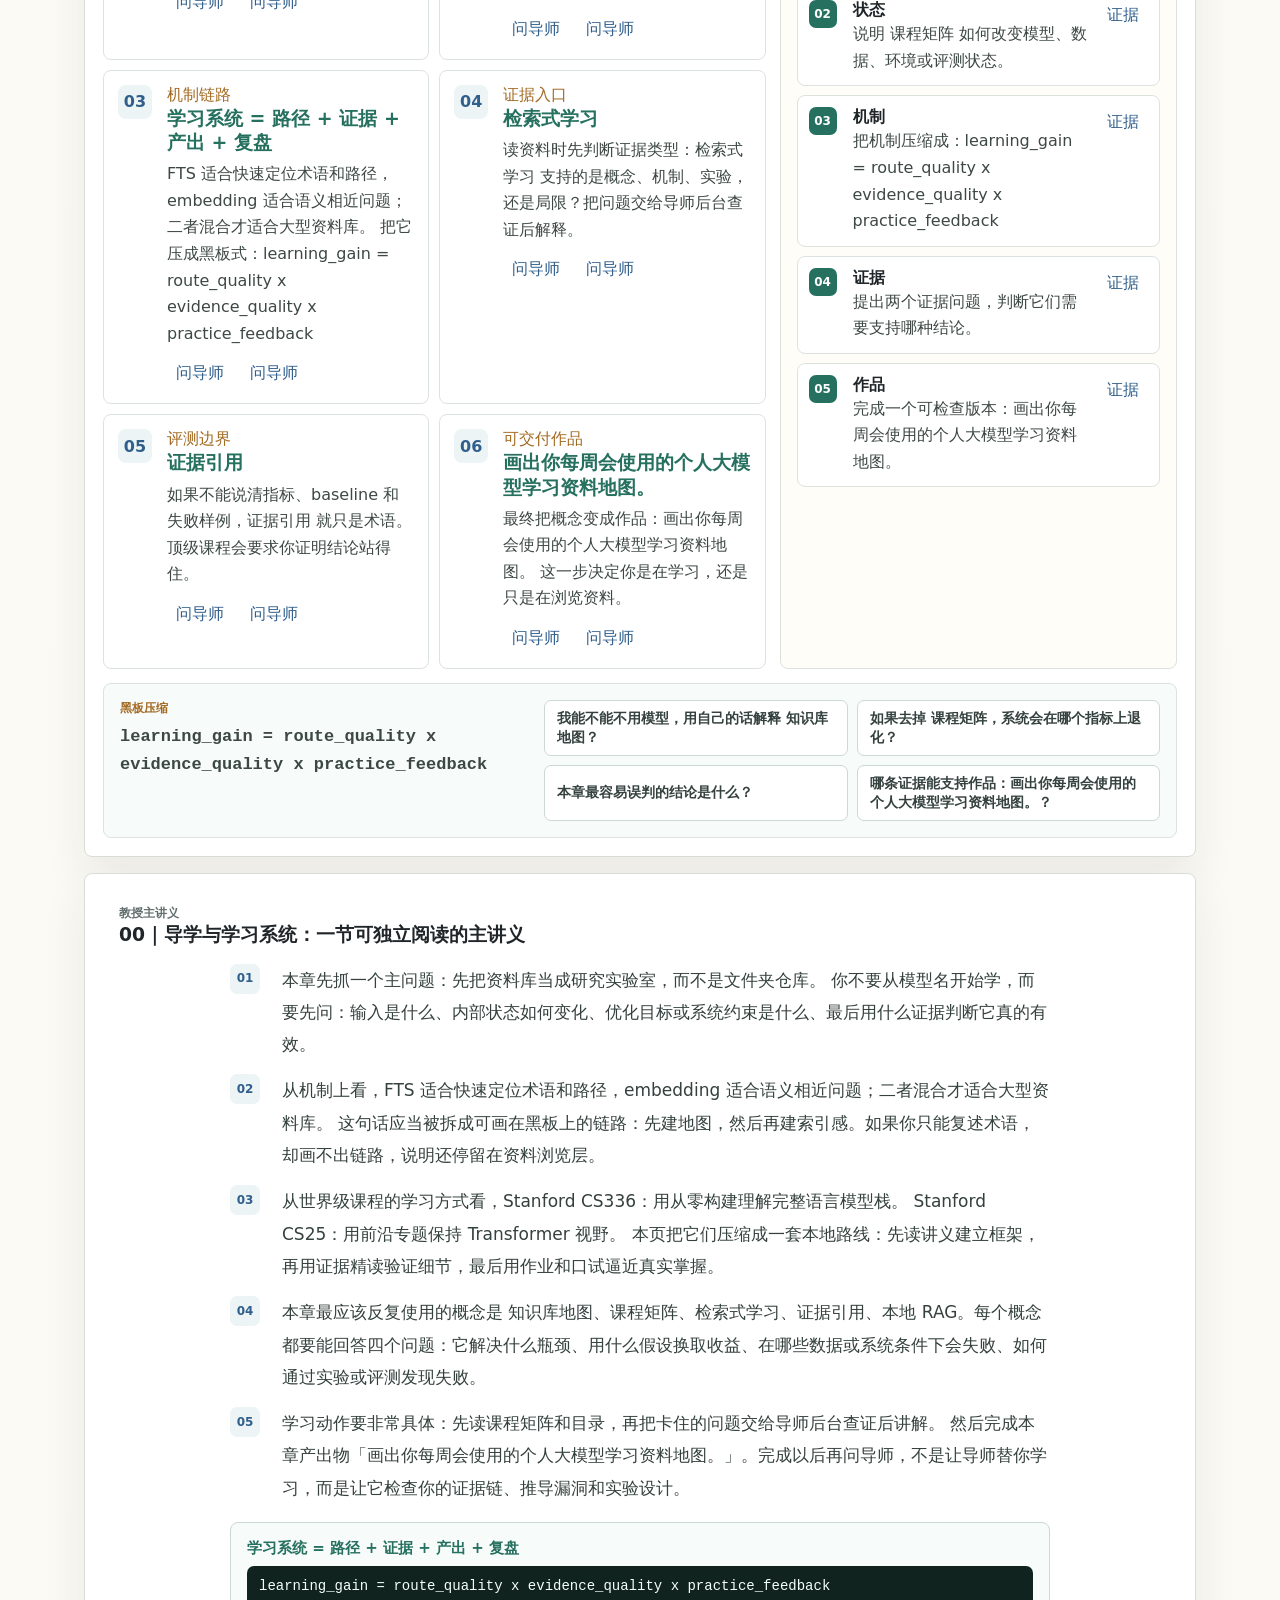
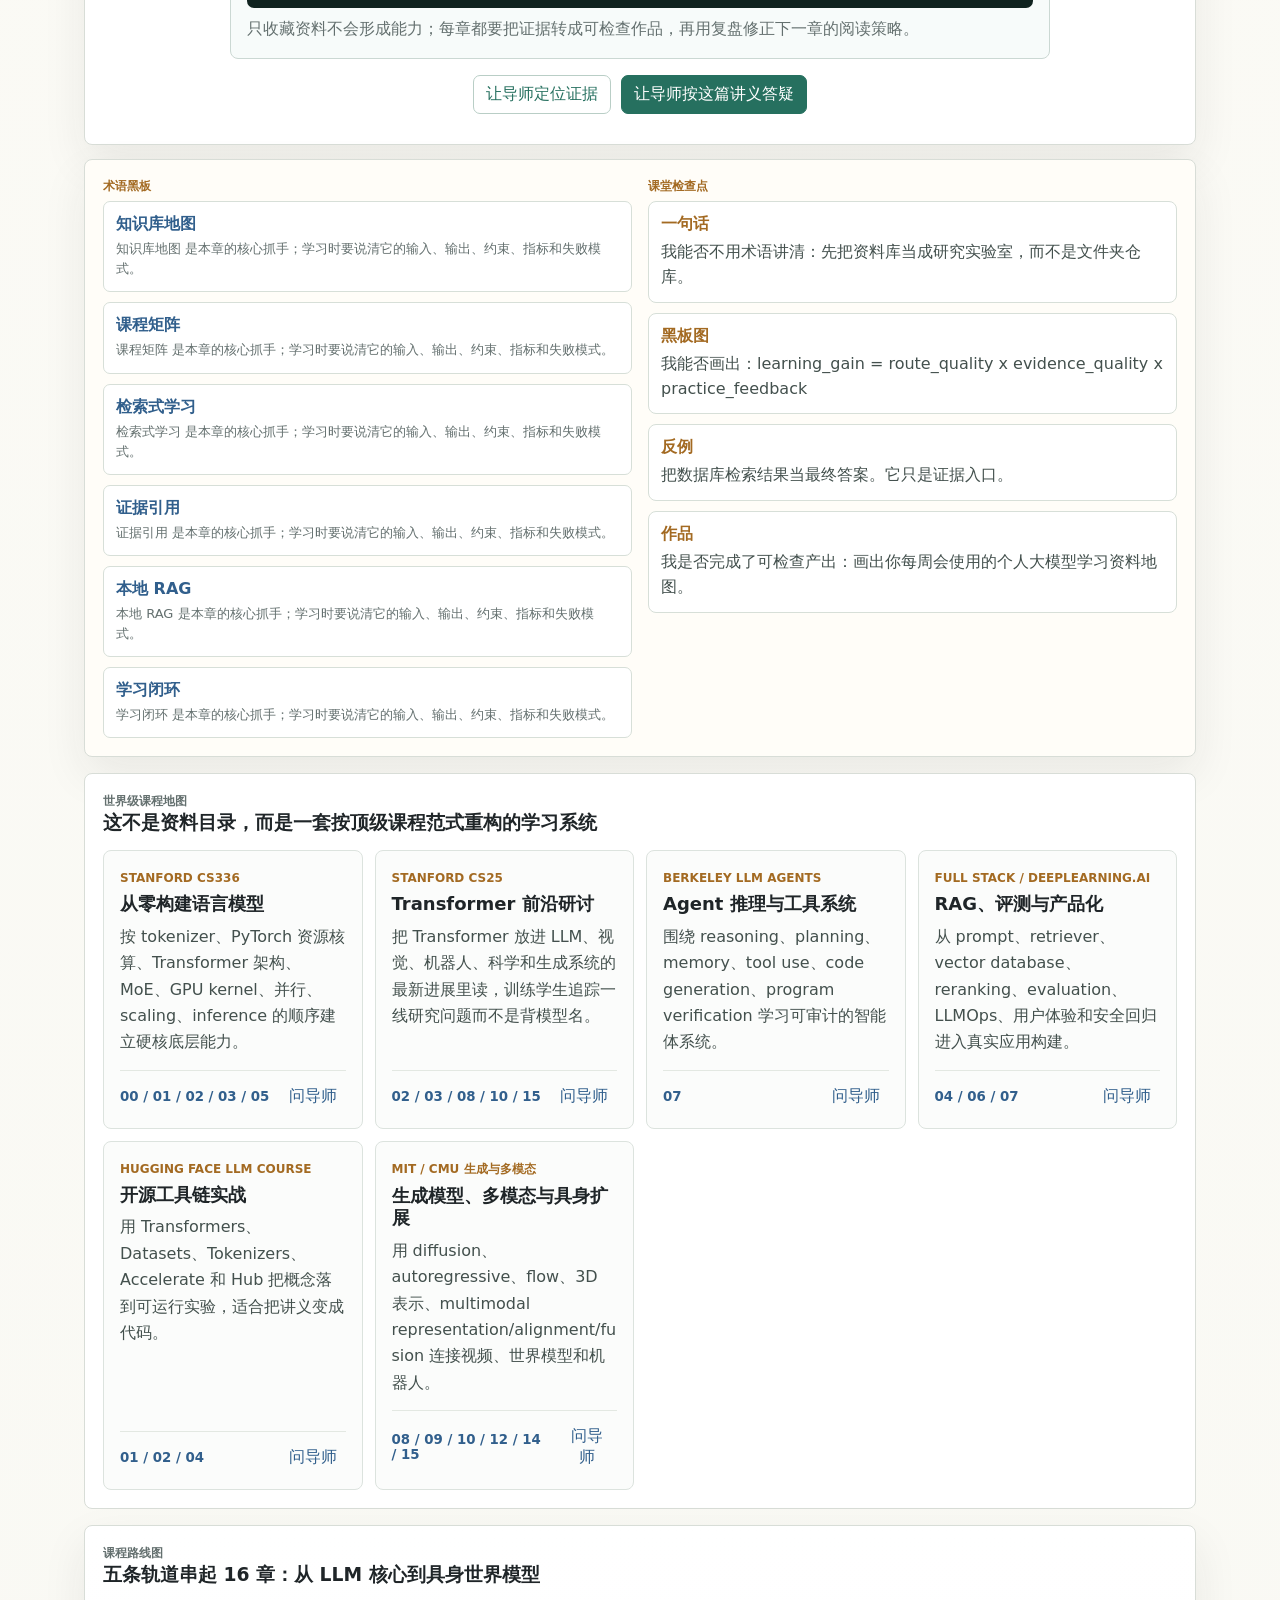
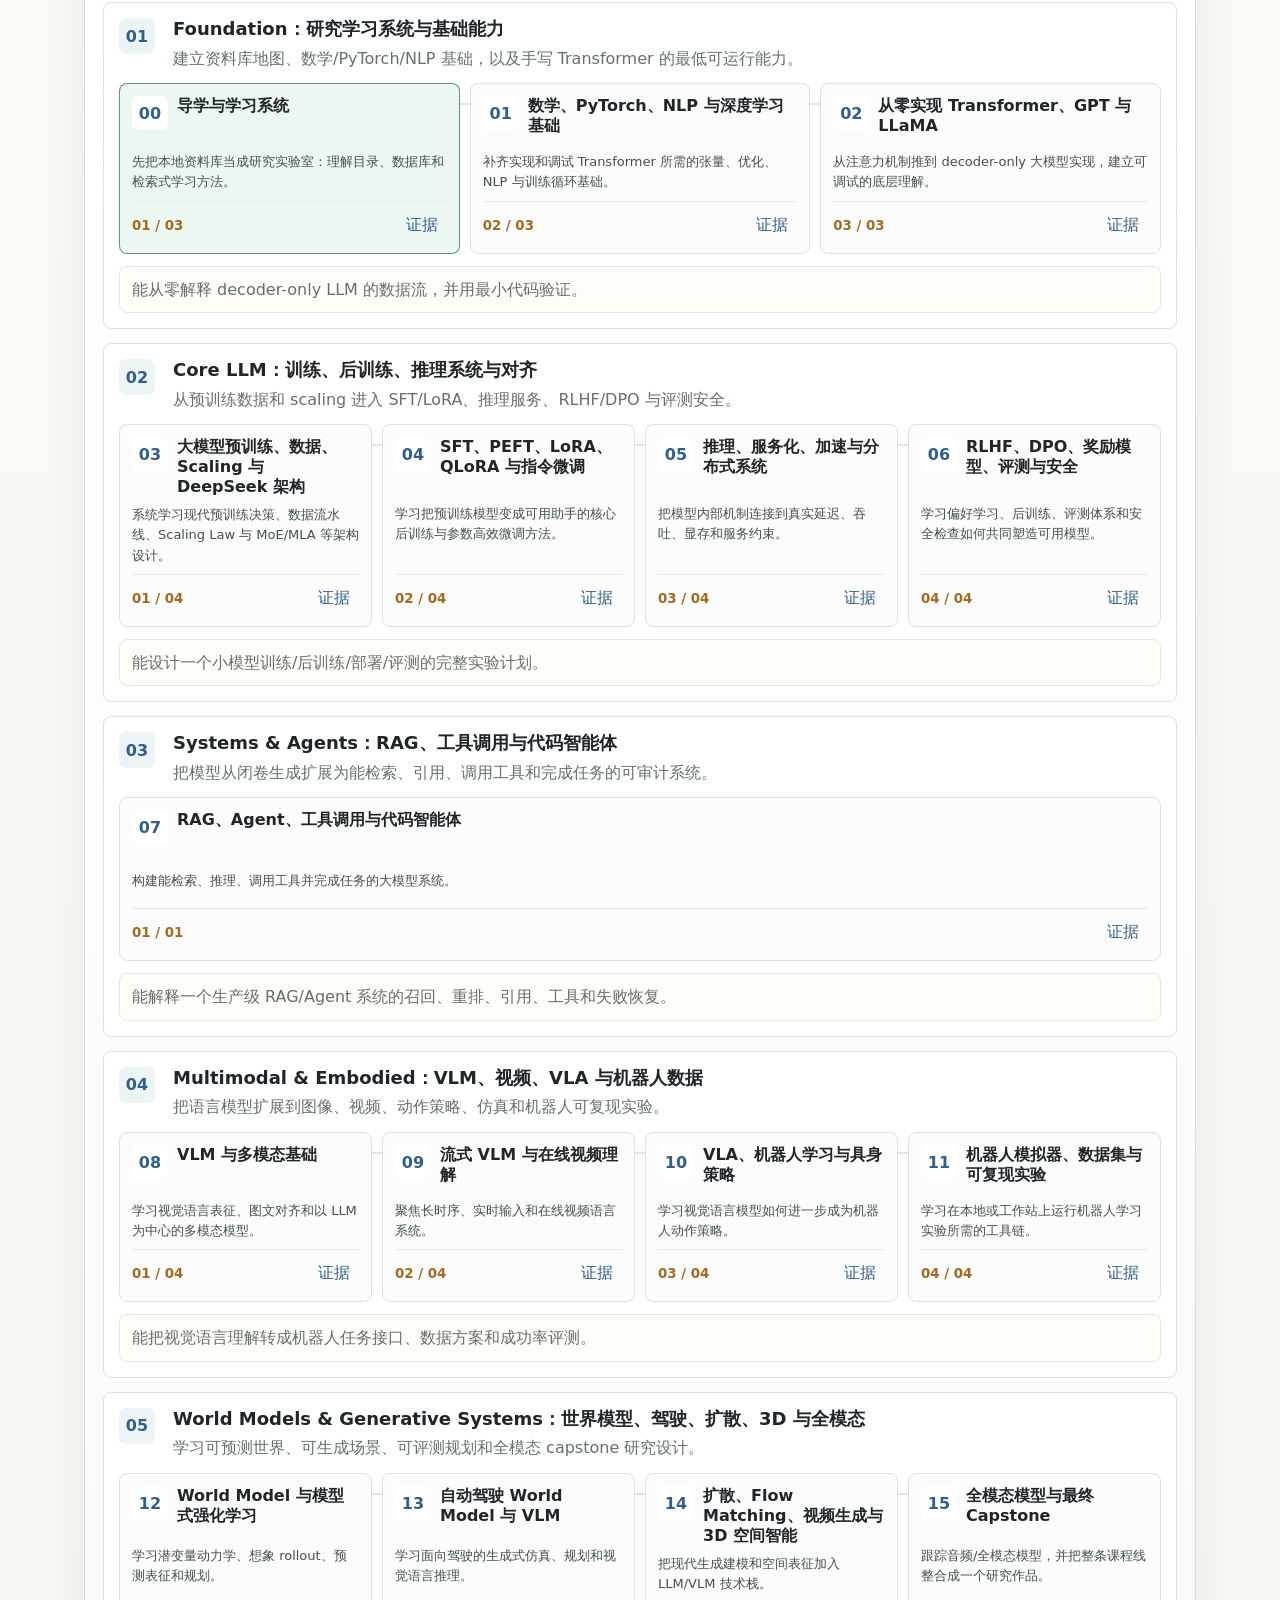
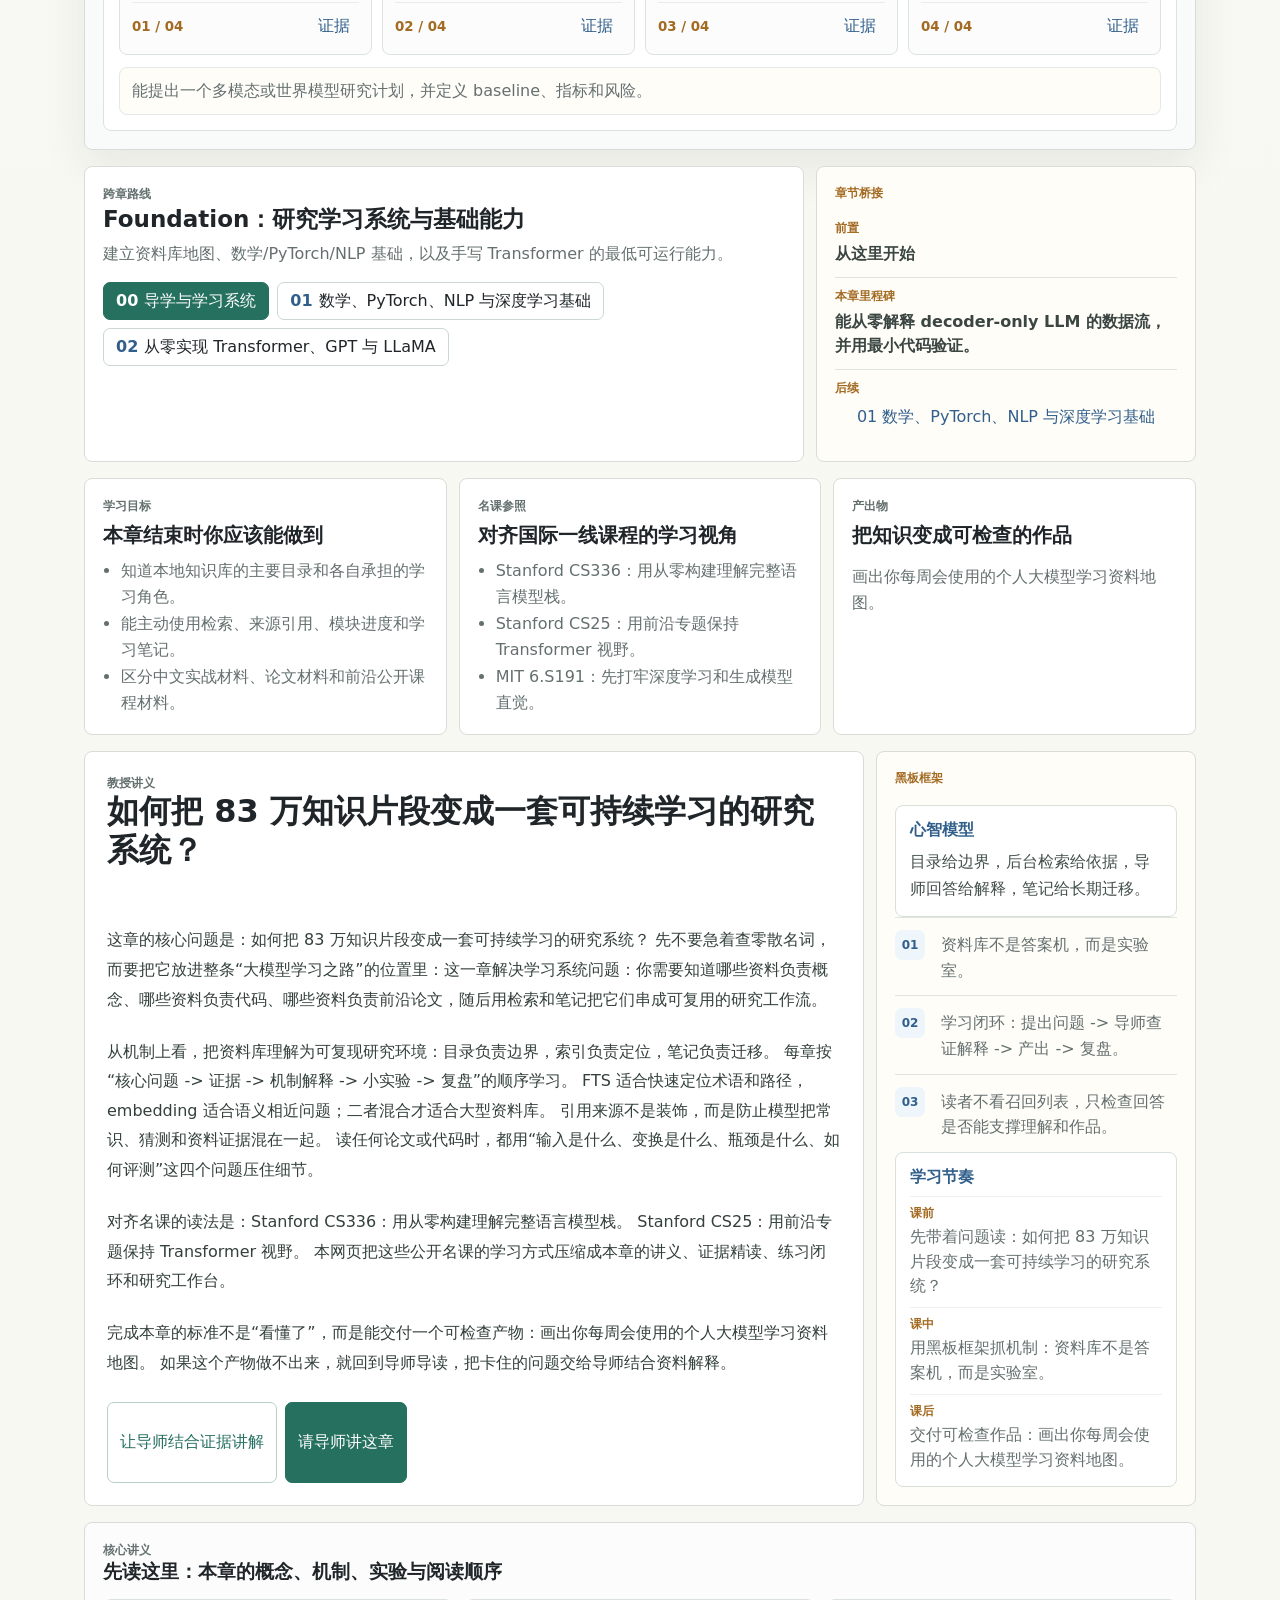
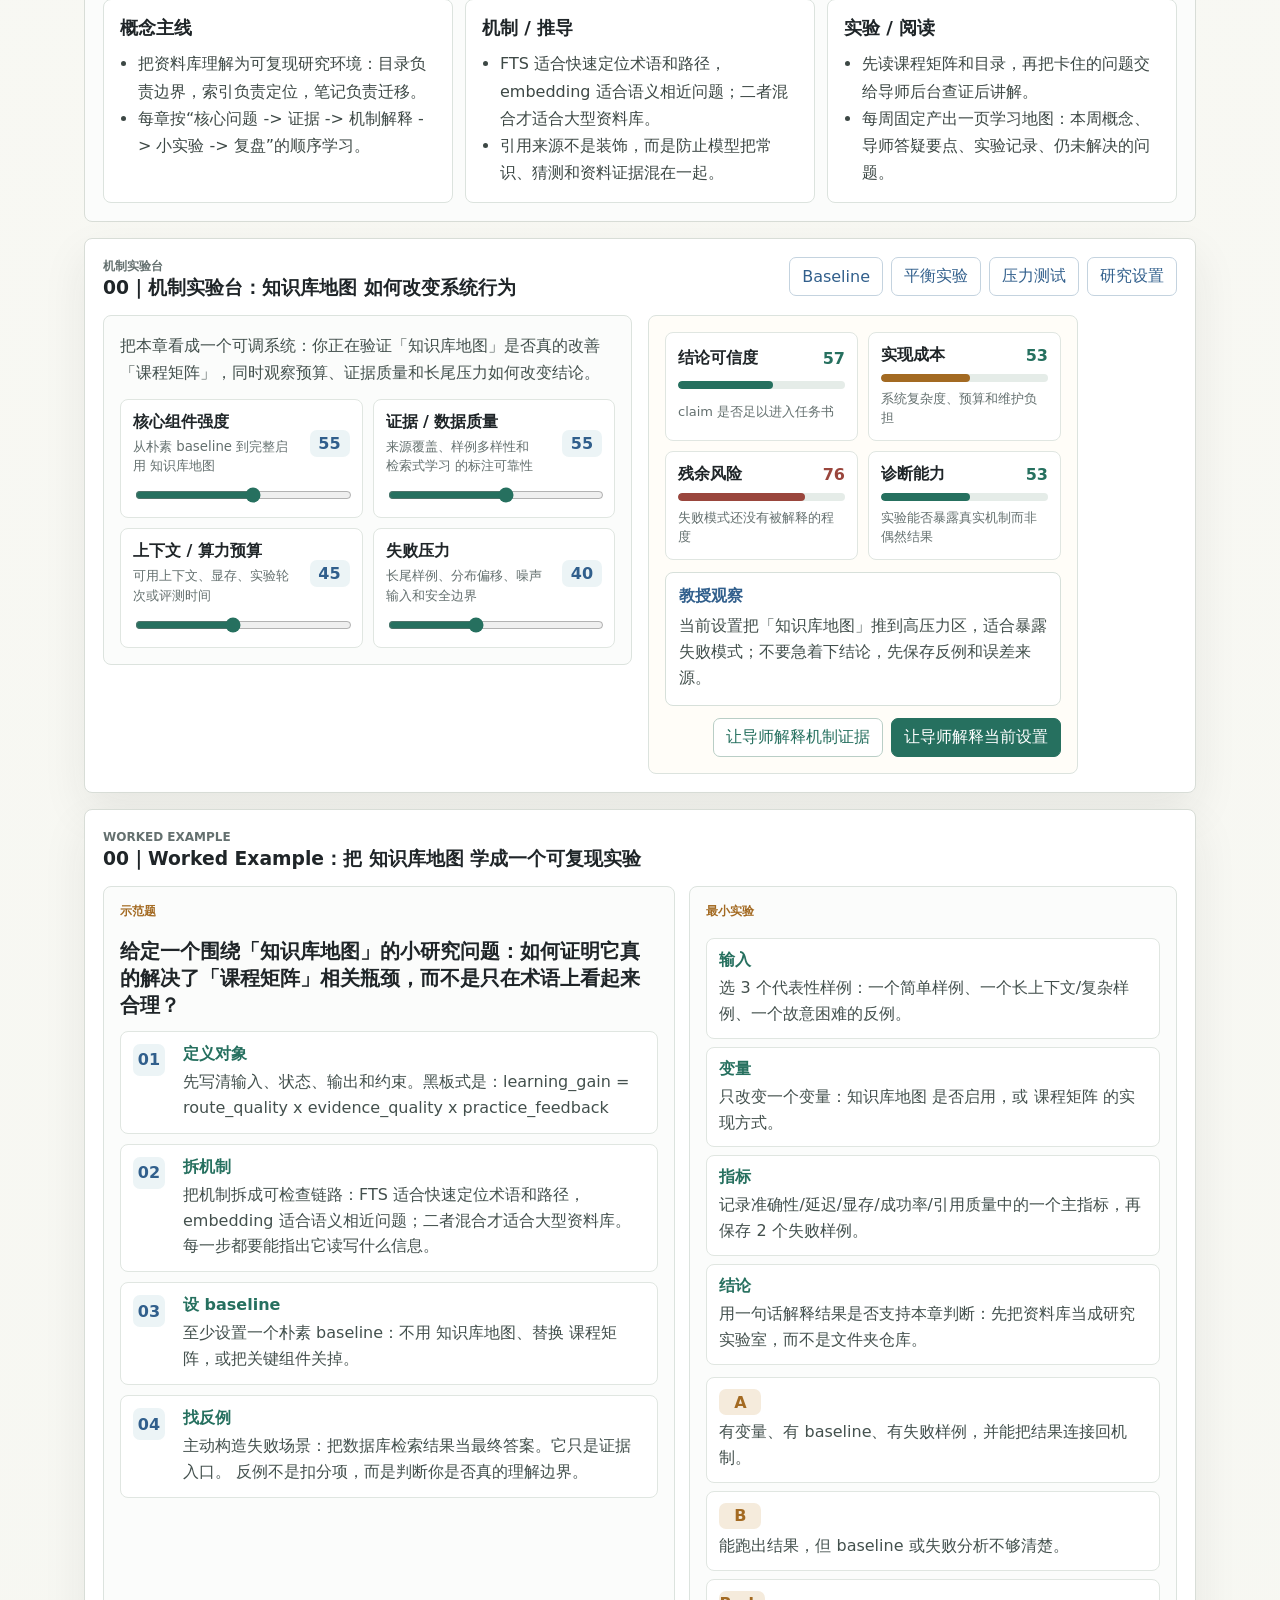
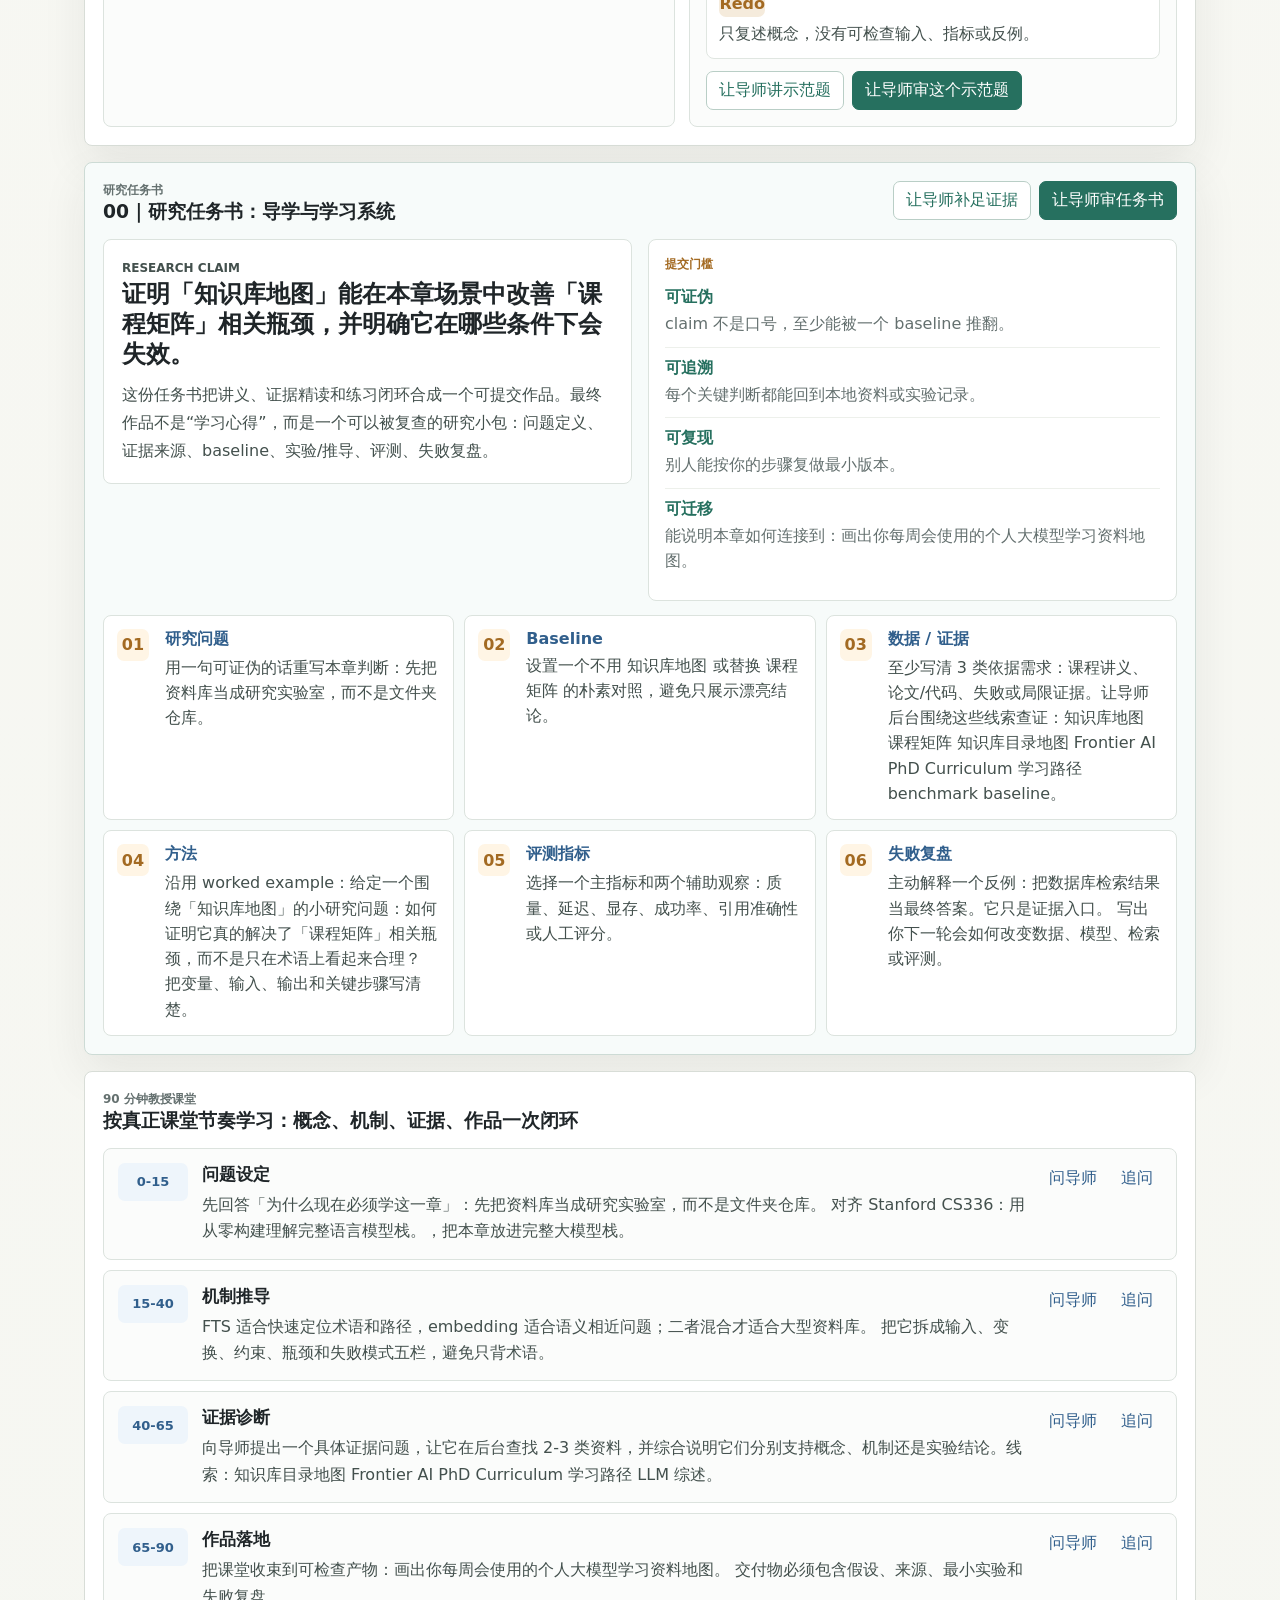
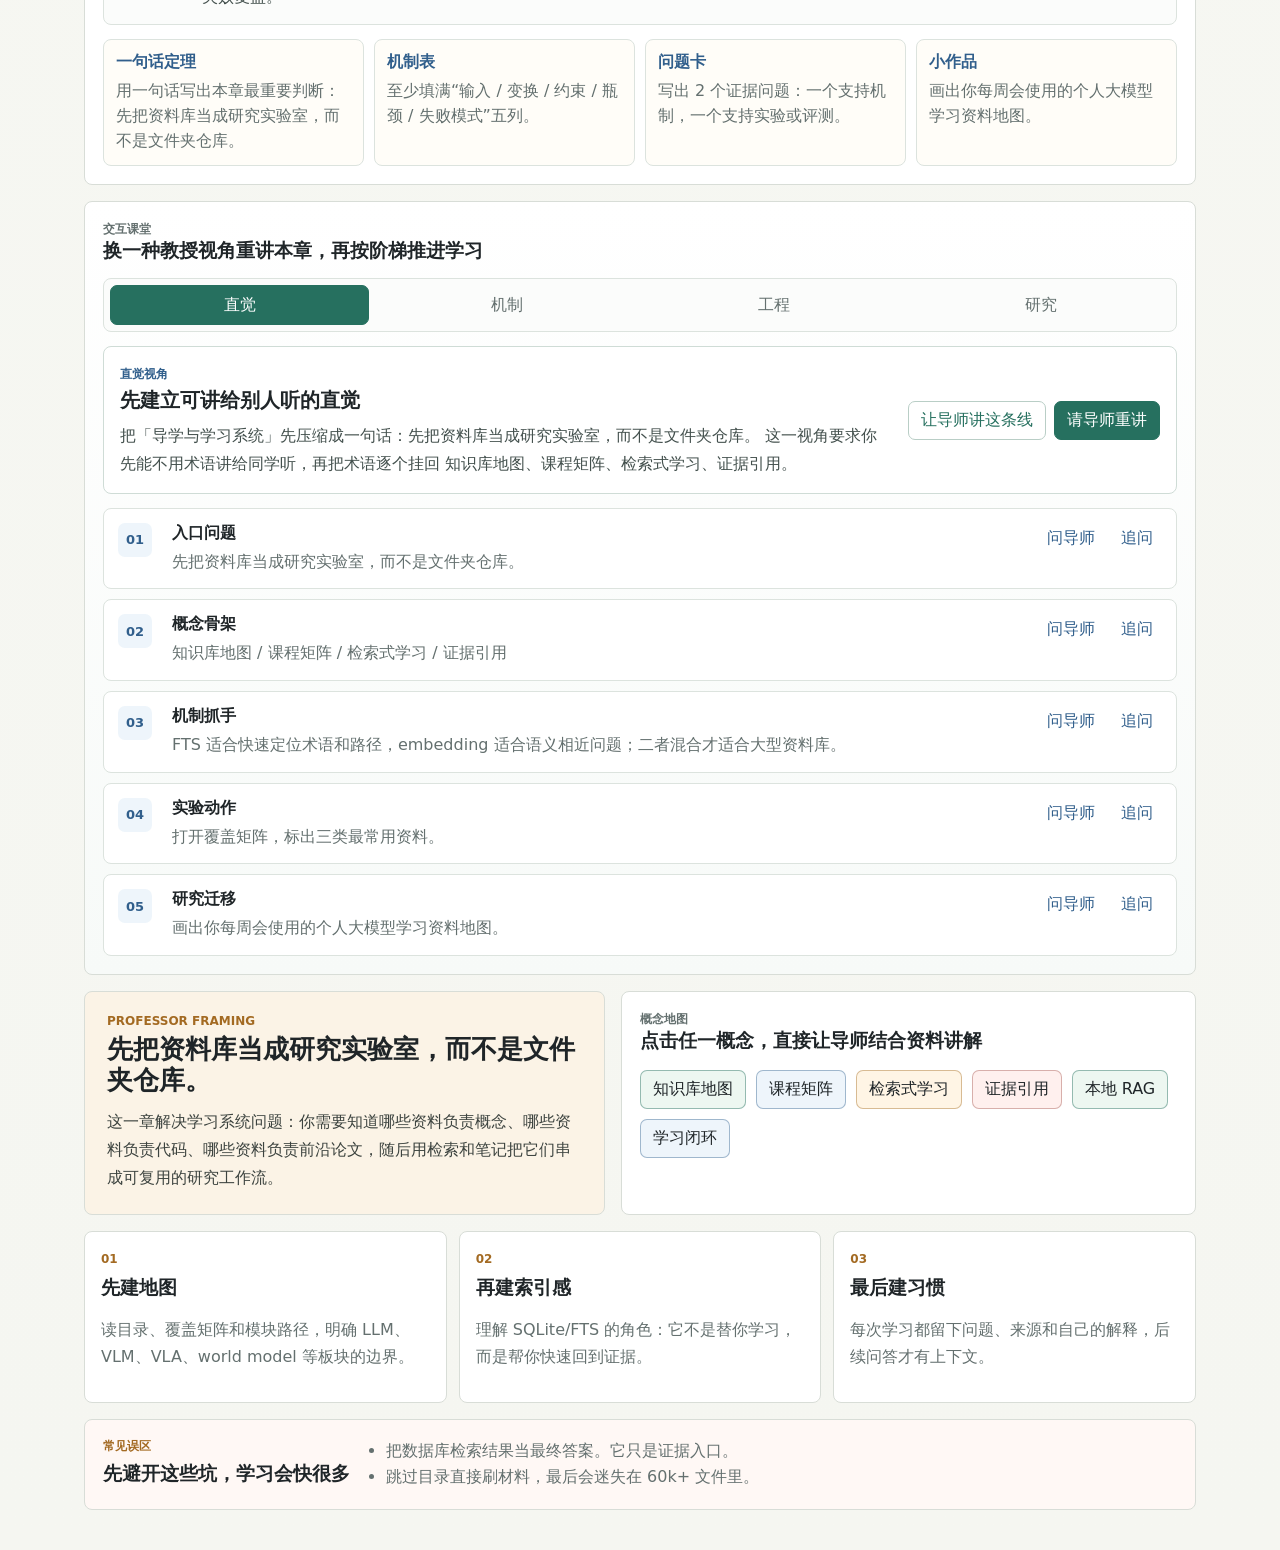
==== commit a25f1bc5: "Improve reference learning reading layout" ====
--- a/reference-learning/index.html
+++ b/reference-learning/index.html
@@ -9,31 +9,41 @@
         location.replace(`http://${location.host}${location.pathname}${location.search}${location.hash}`);
       }
     </script>
-    <link rel="stylesheet" href="./styles.css?v=20260616ap" />
+    <link rel="stylesheet" href="./styles.css?v=20260617drawer" />
   </head>
   <body>
     <header class="topbar">
       <div class="brand-block">
         <span class="brand-kicker">大模型学习之路</span>
         <h1>从 LLM 到具身智能的交互课程</h1>
-        <p>一套可独立学习的顶级大模型课程；本地知识库检索与 DeepSeek 导师只负责答疑和证据追踪。</p>
+        <p>一套可独立学习的顶级大模型课程；本地知识库检索与 StepFun 高强度导师只负责答疑和证据追踪。</p>
       </div>
-      <div class="status-strip" aria-label="系统状态">
-        <span id="dbStatus">知识库：检查中</span>
-        <span id="modelStatus">模型：检查中</span>
-        <span id="retrievalStatus">检索：检查中</span>
-        <span id="progressStatus">进度：0/0</span>
+      <div class="topbar-controls">
+        <div class="drawer-actions" aria-label="学习面板">
+          <button id="openCatalog" class="utility-button" type="button" aria-controls="curriculumRail" aria-expanded="false">目录</button>
+          <button id="openMentor" class="utility-button primary" type="button" aria-controls="mentorDock" aria-expanded="false">问导师</button>
+        </div>
+        <div class="status-strip" aria-label="系统状态">
+          <span id="dbStatus">知识库：检查中</span>
+          <span id="modelStatus">模型：检查中</span>
+          <span id="retrievalStatus">检索：检查中</span>
+          <span id="progressStatus">进度：0/0</span>
+        </div>
       </div>
     </header>
+    <div id="drawerBackdrop" class="drawer-backdrop" hidden></div>
 
     <main class="app-grid">
-      <aside class="curriculum-rail" aria-label="课程目录">
+      <aside id="curriculumRail" class="curriculum-rail" aria-label="课程目录" aria-hidden="true" inert>
         <div class="rail-head">
           <div>
             <p class="eyebrow">16 阶段路径</p>
             <h2>从 LLM 到具身智能</h2>
           </div>
-          <button id="resetProgress" class="text-button" type="button">重置</button>
+          <div class="drawer-head-actions">
+            <button id="resetProgress" class="text-button" type="button">重置</button>
+            <button id="closeCatalog" class="text-button" type="button" aria-label="关闭目录">关闭</button>
+          </div>
         </div>
         <div class="progress-meter" aria-hidden="true">
           <span id="progressBar"></span>
@@ -516,13 +526,16 @@
         </section>
       </section>
 
-      <aside class="mentor-dock" aria-label="问答导师">
+      <aside id="mentorDock" class="mentor-dock" aria-label="问答导师" aria-hidden="true" inert>
         <div class="dock-head">
           <div>
             <p class="eyebrow">RAG 导师</p>
             <h2>读不懂就问</h2>
           </div>
-          <button id="markDone" class="secondary" type="button">标记完成</button>
+          <div class="drawer-head-actions">
+            <button id="markDone" class="secondary" type="button">标记完成</button>
+            <button id="closeMentor" class="text-button" type="button" aria-label="关闭导师">关闭</button>
+          </div>
         </div>
         <div id="quickPrompts" class="quick-prompts"></div>
         <textarea id="questionInput" rows="6" placeholder="把你没读懂的概念、证据片段或实验任务贴在这里。"></textarea>
@@ -534,6 +547,6 @@
       </aside>
     </main>
 
-    <script src="./app.js?v=20260616ap"></script>
+    <script src="./app.js?v=20260617drawer"></script>
   </body>
 </html>
--- a/reference-learning/styles.css
+++ b/reference-learning/styles.css
@@ -32,6 +32,11 @@
     "Noto Sans SC", sans-serif;
 }
 
+body.catalog-open,
+body.mentor-open {
+  overflow: hidden;
+}
+
 button,
 textarea,
 input {
@@ -129,6 +134,41 @@
   backdrop-filter: blur(16px);
 }
 
+.topbar-controls {
+  display: grid;
+  justify-items: end;
+  gap: 10px;
+  min-width: min(720px, 50vw);
+}
+
+.drawer-actions {
+  display: flex;
+  flex-wrap: wrap;
+  justify-content: flex-end;
+  gap: 8px;
+}
+
+.utility-button {
+  min-height: 40px;
+  border-color: #c9d5d0;
+  background: #fff;
+  color: #24312e;
+  font-weight: 800;
+}
+
+.utility-button.primary {
+  border-color: var(--green);
+  background: var(--green);
+  color: #fff;
+}
+
+body.catalog-open #openCatalog,
+body.mentor-open #openMentor {
+  border-color: var(--blue);
+  background: var(--blue);
+  color: #fff;
+}
+
 .brand-block h1 {
   margin: 2px 0 4px;
   font-size: clamp(24px, 3vw, 34px);
@@ -174,28 +214,72 @@
 
 .app-grid {
   display: grid;
-  grid-template-columns: minmax(270px, 330px) minmax(0, 1fr) minmax(320px, 410px);
-  gap: 18px;
-  max-width: 1800px;
+  grid-template-columns: minmax(0, 1fr);
+  gap: 0;
+  max-width: 1220px;
   margin: 0 auto;
-  padding: 18px;
+  padding: 22px 24px 40px;
 }
 
 .curriculum-rail,
 .mentor-dock {
-  position: sticky;
-  top: 110px;
+  position: fixed;
+  top: 112px;
   align-self: start;
-  max-height: calc(100vh - 128px);
+  z-index: 60;
+  max-height: calc(100vh - 132px);
   overflow: auto;
   border: 1px solid var(--line);
   border-radius: 8px;
   background: rgba(255, 255, 255, 0.94);
   box-shadow: var(--shadow);
+  opacity: 0;
+  visibility: hidden;
+  pointer-events: none;
+  transition:
+    opacity 160ms ease,
+    transform 180ms ease,
+    visibility 180ms ease;
 }
 
 .curriculum-rail {
+  left: 20px;
+  width: min(390px, calc(100vw - 32px));
   padding: 14px;
+  transform: translateX(calc(-100% - 32px));
+}
+
+.mentor-dock {
+  right: 20px;
+  width: min(440px, calc(100vw - 32px));
+  transform: translateX(calc(100% + 32px));
+}
+
+body.catalog-open .curriculum-rail,
+body.mentor-open .mentor-dock {
+  opacity: 1;
+  visibility: visible;
+  pointer-events: auto;
+  transform: translateX(0);
+}
+
+.drawer-backdrop {
+  position: fixed;
+  inset: 0;
+  z-index: 50;
+  background: rgba(31, 37, 40, 0.18);
+  backdrop-filter: blur(2px);
+}
+
+.drawer-backdrop[hidden] {
+  display: none;
+}
+
+.drawer-head-actions {
+  display: flex;
+  flex-wrap: wrap;
+  justify-content: flex-end;
+  gap: 6px;
 }
 
 .rail-head,
@@ -305,17 +389,24 @@
 
 .lesson-workspace {
   min-width: 0;
+  width: 100%;
+  max-width: 1120px;
+  margin: 0 auto;
   display: grid;
   gap: 16px;
 }
 
 .lesson-hero {
+  display: grid;
+  grid-template-columns: minmax(0, 1fr) auto;
   justify-content: space-between;
   align-items: stretch;
-  padding: 20px;
+  padding: 24px;
   border: 1px solid var(--line);
   border-radius: 8px;
-  background: var(--paper);
+  background:
+    linear-gradient(135deg, rgba(255, 253, 248, 0.98), rgba(236, 244, 246, 0.84)),
+    var(--paper);
   box-shadow: var(--shadow);
 }
 
@@ -361,13 +452,18 @@
 }
 
 .tab-strip {
+  position: sticky;
+  top: 93px;
+  z-index: 16;
   display: grid;
   grid-template-columns: repeat(4, minmax(0, 1fr));
   gap: 8px;
   padding: 6px;
   border: 1px solid var(--line);
   border-radius: 8px;
-  background: #fff;
+  background: rgba(255, 255, 255, 0.96);
+  box-shadow: 0 12px 32px rgba(34, 44, 40, 0.06);
+  backdrop-filter: blur(12px);
 }
 
 .tab-btn {
@@ -1089,7 +1185,7 @@
 
 .course-reader {
   display: grid;
-  grid-template-columns: minmax(0, 1.55fr) minmax(280px, 0.75fr);
+  grid-template-columns: minmax(0, 1fr);
   gap: 14px;
   scroll-margin-top: 118px;
 }
@@ -1105,11 +1201,12 @@
 .reader-main {
   display: grid;
   gap: 16px;
-  padding: 22px;
+  padding: 30px 34px;
 }
 
 .reader-side {
   display: grid;
+  grid-template-columns: repeat(2, minmax(0, 1fr));
   gap: 16px;
   align-content: start;
   padding: 18px;
@@ -1118,18 +1215,19 @@
 
 .reader-paragraphs {
   display: grid;
-  gap: 12px;
-  max-width: 920px;
+  gap: 14px;
+  max-width: 820px;
+  margin: 0 auto;
 }
 
 .reader-paragraphs p {
   display: grid;
-  grid-template-columns: 34px minmax(0, 1fr);
-  gap: 12px;
+  grid-template-columns: 38px minmax(0, 1fr);
+  gap: 14px;
   margin: 0;
   color: #34413e;
-  font-size: 16px;
-  line-height: 1.82;
+  font-size: 17px;
+  line-height: 1.9;
 }
 
 .reader-paragraphs span {
@@ -1148,6 +1246,9 @@
 .reader-blackboard {
   display: grid;
   gap: 8px;
+  max-width: 820px;
+  width: 100%;
+  margin: 2px auto 0;
   padding: 16px;
   border: 1px solid #cbd8d3;
   border-radius: 8px;
@@ -1181,6 +1282,7 @@
 .reader-actions {
   display: flex;
   flex-wrap: wrap;
+  justify-content: center;
   gap: 10px;
 }
 
@@ -3254,18 +3356,18 @@
 
 @media (max-width: 1320px) {
   .app-grid {
-    grid-template-columns: minmax(260px, 320px) minmax(0, 1fr);
+    grid-template-columns: minmax(0, 1fr);
+    max-width: 1160px;
   }
 
   .mentor-dock {
-    position: static;
-    grid-column: 1 / -1;
-    max-height: none;
+    position: fixed;
+    max-height: calc(100vh - 132px);
   }
 
   .quick-prompts button {
-    width: auto;
-    max-width: 360px;
+    width: 100%;
+    max-width: none;
   }
 }
 
@@ -3274,6 +3376,16 @@
     position: static;
     align-items: flex-start;
     flex-direction: column;
+  }
+
+  .topbar-controls {
+    justify-items: start;
+    min-width: 0;
+    width: 100%;
+  }
+
+  .drawer-actions {
+    justify-content: flex-start;
   }
 
   .status-strip {
@@ -3332,12 +3444,22 @@
   }
 
   .curriculum-rail {
+    position: fixed;
+    top: 14px;
+    max-height: calc(100vh - 28px);
+  }
+
+  .lesson-workspace {
+    order: 0;
+  }
+
+  .mentor-dock {
+    top: 14px;
+    max-height: calc(100vh - 28px);
+  }
+
+  .tab-strip {
     position: static;
-    max-height: 520px;
-  }
-
-  .lesson-workspace {
-    order: -1;
   }
 
   .route-grid,
@@ -3430,6 +3552,10 @@
     grid-column: 1;
   }
 
+  .reader-side {
+    grid-template-columns: 1fr;
+  }
+
   .brief-actions {
     justify-content: flex-start;
   }
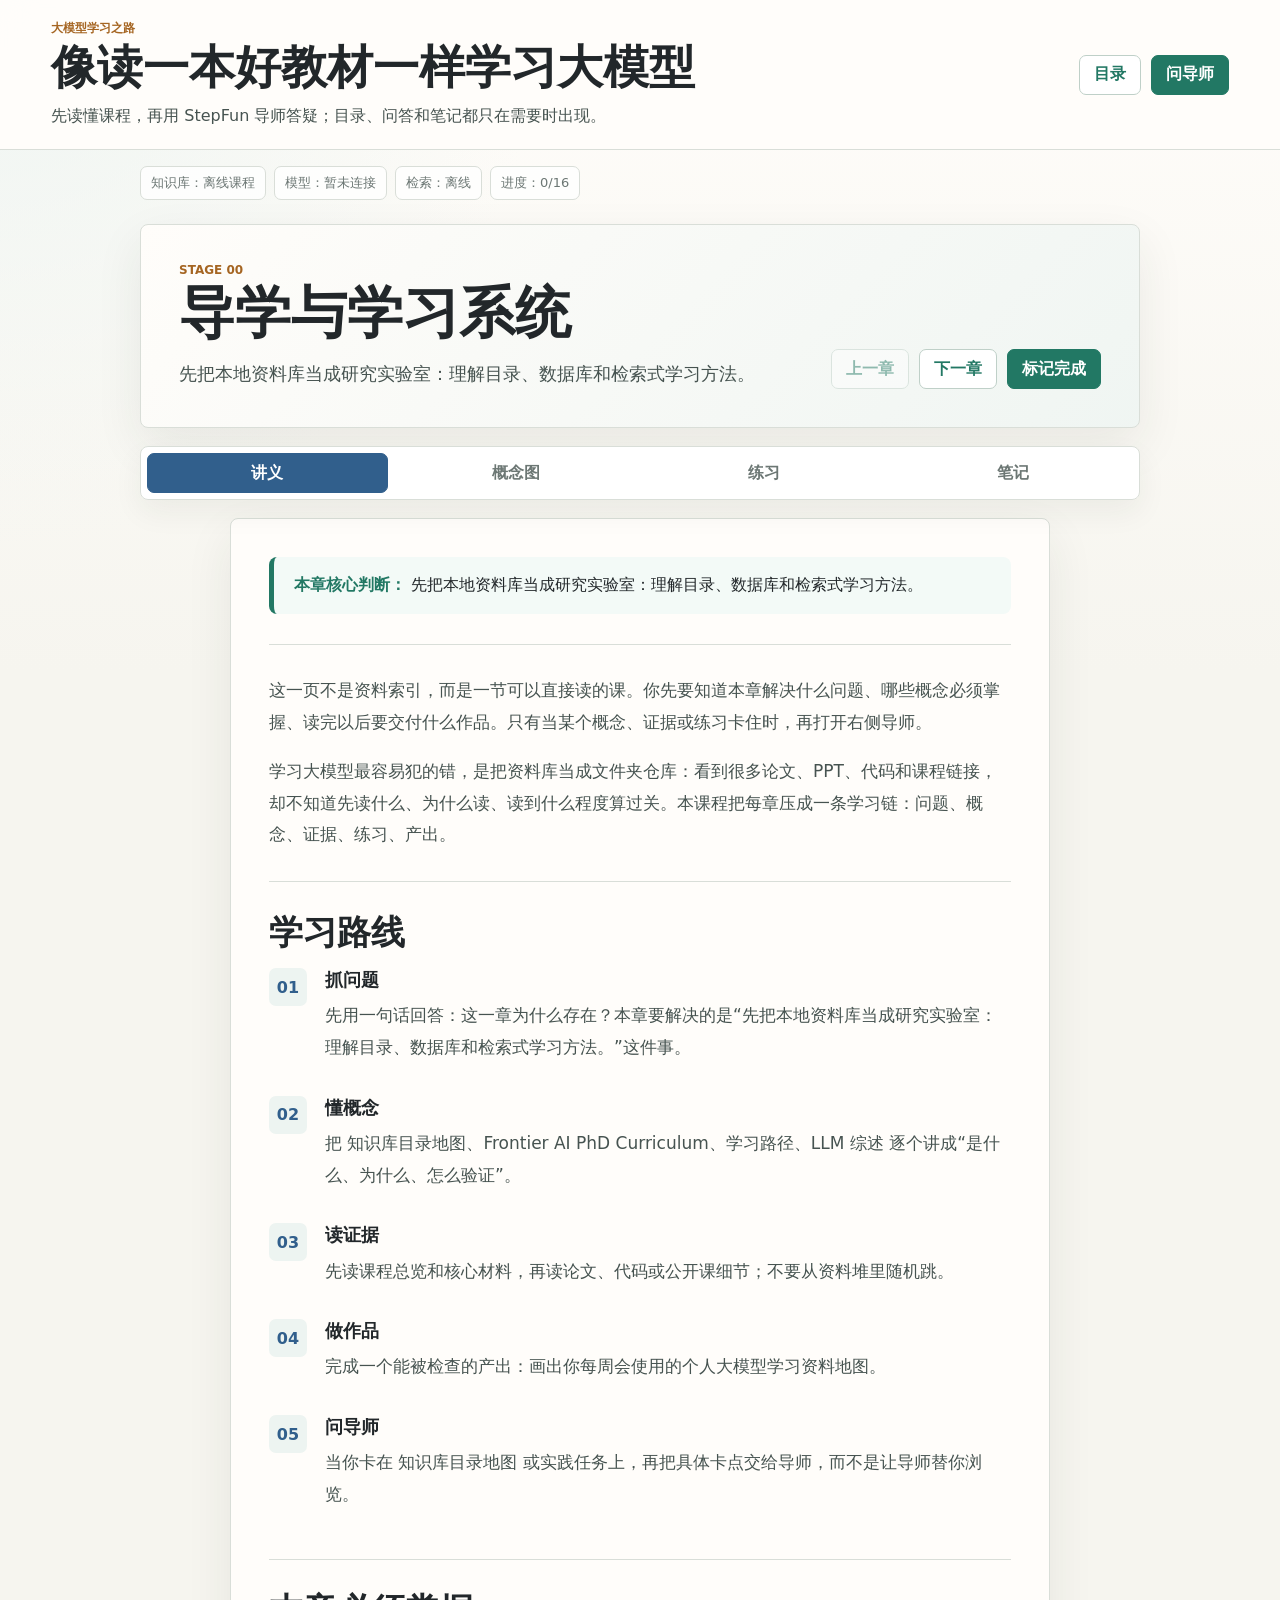
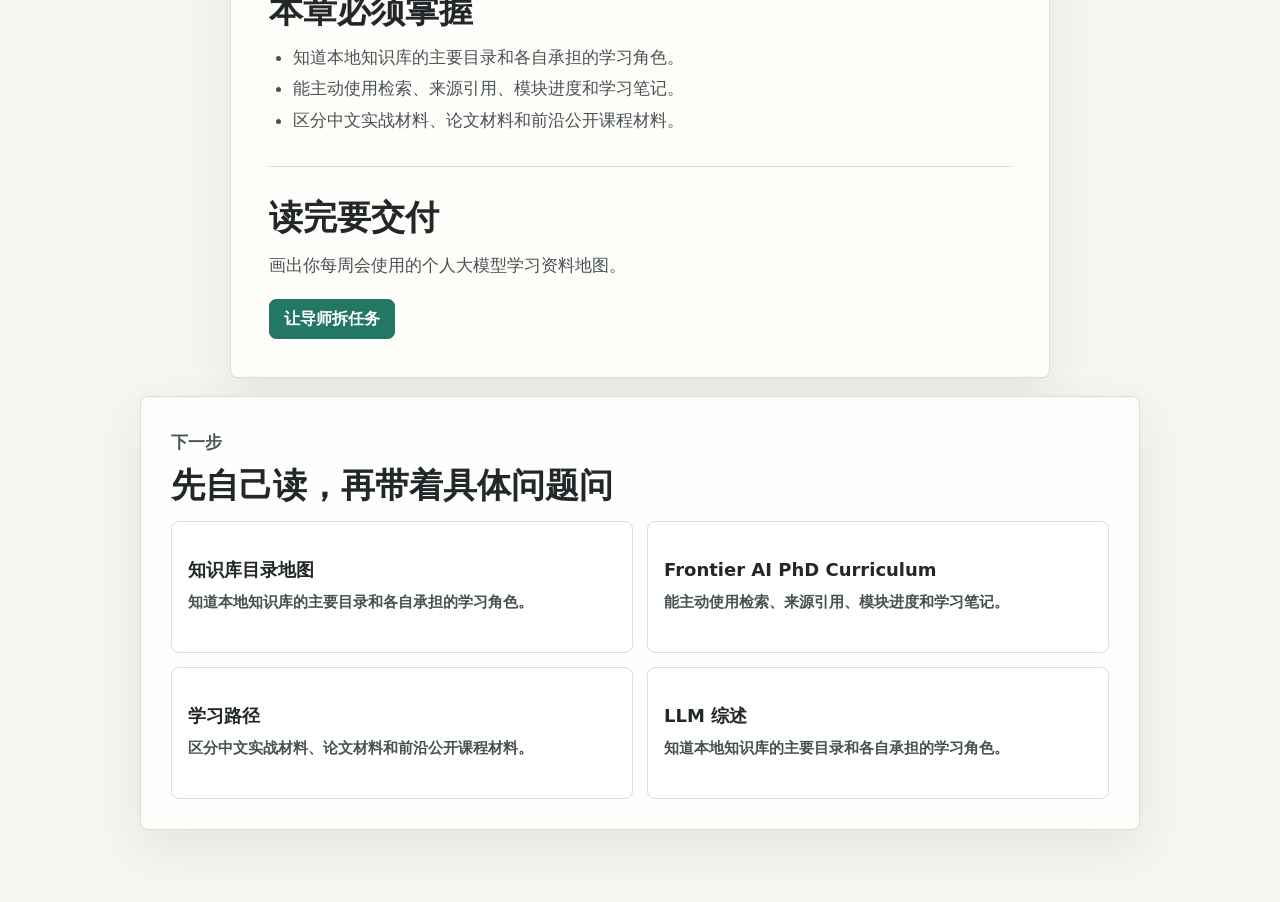
==== commit f132033d: "Rebuild learning page as readable course reader" ====
--- a/reference-learning/index.html
+++ b/reference-learning/index.html
@@ -9,544 +9,87 @@
         location.replace(`http://${location.host}${location.pathname}${location.search}${location.hash}`);
       }
     </script>
-    <link rel="stylesheet" href="./styles.css?v=20260617drawer" />
+    <link rel="stylesheet" href="./styles.css?v=20260617reader" />
   </head>
   <body>
-    <header class="topbar">
-      <div class="brand-block">
-        <span class="brand-kicker">大模型学习之路</span>
-        <h1>从 LLM 到具身智能的交互课程</h1>
-        <p>一套可独立学习的顶级大模型课程；本地知识库检索与 StepFun 高强度导师只负责答疑和证据追踪。</p>
+    <header class="site-header">
+      <div class="header-main">
+        <p class="kicker">大模型学习之路</p>
+        <h1>像读一本好教材一样学习大模型</h1>
+        <p>先读懂课程，再用 StepFun 导师答疑；目录、问答和笔记都只在需要时出现。</p>
       </div>
-      <div class="topbar-controls">
-        <div class="drawer-actions" aria-label="学习面板">
-          <button id="openCatalog" class="utility-button" type="button" aria-controls="curriculumRail" aria-expanded="false">目录</button>
-          <button id="openMentor" class="utility-button primary" type="button" aria-controls="mentorDock" aria-expanded="false">问导师</button>
-        </div>
-        <div class="status-strip" aria-label="系统状态">
-          <span id="dbStatus">知识库：检查中</span>
-          <span id="modelStatus">模型：检查中</span>
-          <span id="retrievalStatus">检索：检查中</span>
-          <span id="progressStatus">进度：0/0</span>
-        </div>
+      <div class="header-actions">
+        <button id="openCatalog" class="ghost-button" type="button" aria-controls="catalogDrawer" aria-expanded="false">目录</button>
+        <button id="openMentor" type="button" aria-controls="mentorDrawer" aria-expanded="false">问导师</button>
       </div>
     </header>
+
+    <div class="status-bar" aria-label="系统状态">
+      <span id="dbStatus">知识库：加载中</span>
+      <span id="modelStatus">模型：连接中</span>
+      <span id="retrievalStatus">检索：检查中</span>
+      <span id="progressStatus">进度：0/16</span>
+    </div>
+
+    <main class="reader-shell">
+      <section class="chapter-hero" aria-labelledby="chapterTitle">
+        <div>
+          <p id="stageLabel" class="kicker">Stage 00</p>
+          <h2 id="chapterTitle">正在加载课程</h2>
+          <p id="chapterSummary">正在读取本地课程路径和知识库状态。</p>
+        </div>
+        <div class="chapter-actions">
+          <button id="prevModule" class="ghost-button" type="button">上一章</button>
+          <button id="nextModule" class="ghost-button" type="button">下一章</button>
+          <button id="markDone" type="button">标记完成</button>
+        </div>
+      </section>
+
+      <nav class="reader-tabs" aria-label="学习视图">
+        <button class="active" type="button" data-tab="lesson">讲义</button>
+        <button type="button" data-tab="map">概念图</button>
+        <button type="button" data-tab="practice">练习</button>
+        <button type="button" data-tab="notes">笔记</button>
+      </nav>
+
+      <section id="lessonView" class="reader-view active" aria-live="polite"></section>
+      <section id="mapView" class="reader-view" aria-live="polite"></section>
+      <section id="practiceView" class="reader-view" aria-live="polite"></section>
+      <section id="notesView" class="reader-view" aria-live="polite"></section>
+    </main>
+
     <div id="drawerBackdrop" class="drawer-backdrop" hidden></div>
 
-    <main class="app-grid">
-      <aside id="curriculumRail" class="curriculum-rail" aria-label="课程目录" aria-hidden="true" inert>
-        <div class="rail-head">
-          <div>
-            <p class="eyebrow">16 阶段路径</p>
-            <h2>从 LLM 到具身智能</h2>
-          </div>
-          <div class="drawer-head-actions">
-            <button id="resetProgress" class="text-button" type="button">重置</button>
-            <button id="closeCatalog" class="text-button" type="button" aria-label="关闭目录">关闭</button>
-          </div>
+    <aside id="catalogDrawer" class="drawer catalog-drawer" aria-label="课程目录" aria-hidden="true" inert>
+      <div class="drawer-head">
+        <div>
+          <p class="kicker">16 阶段路径</p>
+          <h2>课程目录</h2>
         </div>
-        <div class="progress-meter" aria-hidden="true">
-          <span id="progressBar"></span>
+        <button id="closeCatalog" class="ghost-button" type="button">关闭</button>
+      </div>
+      <div class="progress-track" aria-hidden="true"><span id="progressBar"></span></div>
+      <div id="moduleList" class="module-list"></div>
+      <button id="resetProgress" class="text-button" type="button">重置完成状态</button>
+    </aside>
+
+    <aside id="mentorDrawer" class="drawer mentor-drawer" aria-label="StepFun 导师" aria-hidden="true" inert>
+      <div class="drawer-head">
+        <div>
+          <p class="kicker">StepFun 导师</p>
+          <h2>读不懂就问</h2>
         </div>
-        <div id="moduleList" class="module-list"></div>
-      </aside>
+        <button id="closeMentor" class="ghost-button" type="button">关闭</button>
+      </div>
+      <div id="quickPrompts" class="prompt-list"></div>
+      <textarea id="questionInput" rows="7" placeholder="把没读懂的概念、推导、实验任务或你的笔记贴在这里。"></textarea>
+      <div class="mentor-actions">
+        <button id="askBtn" type="button">提交问题</button>
+        <button id="clearAnswer" class="ghost-button" type="button">清空</button>
+      </div>
+      <div id="answerBox" class="answer-box">导师回答会显示在这里。系统会在后台检索课程资料，但不会把召回列表展示给读者。</div>
+    </aside>
 
-      <section class="lesson-workspace" aria-live="polite">
-        <section class="lesson-hero">
-          <div class="lesson-heading">
-            <p id="activeStage" class="eyebrow">选择一个模块开始</p>
-            <h2 id="activeTitle">正在加载课程</h2>
-            <p id="activeSummary">读取本地课程路径和知识库统计中。</p>
-          </div>
-          <div class="hero-metrics">
-            <div><strong id="statDocs">-</strong><span>文档</span></div>
-            <div><strong id="statChunks">-</strong><span>知识片段</span></div>
-            <div><strong id="statModules">-</strong><span>课程模块</span></div>
-          </div>
-        </section>
-
-        <nav class="tab-strip" aria-label="学习视图">
-          <button class="tab-btn active" data-tab="teach" type="button">教授导学</button>
-          <button class="tab-btn" data-tab="read" type="button">证据精读</button>
-          <button class="tab-btn" data-tab="practice" type="button">练习闭环</button>
-          <button class="tab-btn" data-tab="notes" type="button">学习笔记</button>
-        </nav>
-
-        <section id="teachTab" class="tab-panel active">
-          <section class="lesson-dashboard">
-            <div class="section-title">
-              <p class="eyebrow">课堂总览板</p>
-              <h3>先把本章读成一节完整课程，再把问题交给在线导师</h3>
-            </div>
-            <div id="lessonCompass" class="lesson-compass"></div>
-            <div class="lesson-flow-wrap">
-              <div>
-                <p class="eyebrow">讲授轨道</p>
-                <div id="lessonFlow" class="lesson-flow"></div>
-              </div>
-              <aside>
-                <p class="eyebrow">本章必须带走</p>
-                <div id="lessonTakeaways" class="lesson-takeaways"></div>
-              </aside>
-            </div>
-            <div id="lessonSourceSpine" class="source-spine"></div>
-          </section>
-          <section class="lecture-player">
-            <div class="section-title">
-              <p class="eyebrow">交互式教授讲授器</p>
-              <h3>像上一节课一样推进：问题、直觉、机制、证据、作品、口试</h3>
-            </div>
-            <div class="lecture-player-layout">
-              <aside id="lectureStepList" class="lecture-step-list"></aside>
-              <article id="lectureSlide" class="lecture-slide"></article>
-            </div>
-          </section>
-          <section class="textbook-chapter">
-            <div class="section-title">
-              <p class="eyebrow">章节教材页</p>
-              <h3>像读一章教材一样学习：概念、机制、工程、研究问题连成正文</h3>
-            </div>
-            <div class="textbook-layout">
-              <article class="textbook-main">
-                <p class="eyebrow">Textbook chapter</p>
-                <h3 id="textbookTitle">选择模块后显示章节教材。</h3>
-                <div id="textbookSections" class="textbook-sections"></div>
-              </article>
-              <aside class="textbook-side">
-                <div>
-                  <p class="eyebrow">课堂案例</p>
-                  <div id="textbookCase" class="textbook-case"></div>
-                </div>
-                <div>
-                  <p class="eyebrow">读完自检</p>
-                  <div id="textbookChecks" class="textbook-checks"></div>
-                </div>
-              </aside>
-            </div>
-            <div id="textbookMatrix" class="textbook-matrix"></div>
-          </section>
-          <section class="course-standard-lab">
-            <div class="section-title">
-              <p class="eyebrow">名课标准工作台</p>
-              <h3>把顶级公开课的训练方式压成本章的学习处方</h3>
-            </div>
-            <div class="standard-layout">
-              <div id="standardBenchmarks" class="standard-benchmarks"></div>
-              <aside class="diagnostic-panel">
-                <div>
-                  <p class="eyebrow">学习者诊断</p>
-                  <h3 id="diagnosticTitle">选择你的进入方式</h3>
-                </div>
-                <div class="diagnostic-tabs" id="diagnosticTabs">
-                  <button class="active" type="button" data-study-level="concept">先懂概念</button>
-                  <button type="button" data-study-level="builder">动手实现</button>
-                  <button type="button" data-study-level="research">研究推进</button>
-                </div>
-                <div id="diagnosticPrescription" class="diagnostic-prescription"></div>
-              </aside>
-            </div>
-            <div id="standardAssignment" class="standard-assignment"></div>
-          </section>
-          <section class="concept-map-lab">
-            <div class="section-title">
-              <p class="eyebrow">概念图谱与机制路径</p>
-              <h3>先看懂本章知识怎么连起来，再去读证据和问导师</h3>
-            </div>
-            <div class="concept-map-layout">
-              <div id="conceptMapNodes" class="concept-map-nodes"></div>
-              <aside class="pathway-panel">
-                <p class="eyebrow">从概念到作品</p>
-                <div id="conceptPathway" class="concept-pathway"></div>
-              </aside>
-            </div>
-            <div class="concept-debug-row">
-              <div>
-                <p class="eyebrow">黑板压缩</p>
-                <h3 id="conceptMapFormula">选择模块后显示机制式。</h3>
-              </div>
-              <div id="conceptDebugQuestions" class="concept-debug-questions"></div>
-            </div>
-          </section>
-          <section class="course-reader">
-            <article class="reader-main">
-              <div class="section-title">
-                <p class="eyebrow">教授主讲义</p>
-                <h3 id="readerTitle">先读完整讲义，再用导师追问</h3>
-              </div>
-              <div id="readerParagraphs" class="reader-paragraphs"></div>
-              <div id="readerBlackboard" class="reader-blackboard"></div>
-              <div class="reader-actions">
-                <button id="readerSearchBtn" class="secondary" type="button">让导师定位证据</button>
-                <button id="readerAskBtn" type="button">让导师按这篇讲义答疑</button>
-              </div>
-            </article>
-            <aside class="reader-side">
-              <div>
-                <p class="eyebrow">术语黑板</p>
-                <div id="readerGlossary" class="reader-glossary"></div>
-              </div>
-              <div>
-                <p class="eyebrow">课堂检查点</p>
-                <div id="readerCheckpoints" class="reader-checkpoints"></div>
-              </div>
-            </aside>
-          </section>
-          <section class="global-course-map">
-            <div class="section-title">
-              <p class="eyebrow">世界级课程地图</p>
-              <h3>这不是资料目录，而是一套按顶级课程范式重构的学习系统</h3>
-            </div>
-            <div id="globalCourseMap" class="global-course-grid"></div>
-          </section>
-          <section class="course-atlas">
-            <div class="section-title">
-              <p class="eyebrow">课程路线图</p>
-              <h3>五条轨道串起 16 章：从 LLM 核心到具身世界模型</h3>
-            </div>
-            <div id="courseAtlas" class="course-atlas-grid"></div>
-          </section>
-          <section class="roadmap-panel">
-            <div class="roadmap-main">
-              <p class="eyebrow">跨章路线</p>
-              <h3 id="trackTitle">课程轨道</h3>
-              <p id="trackSummary"></p>
-              <div id="trackModules" class="track-modules"></div>
-            </div>
-            <aside class="bridge-card">
-              <p class="eyebrow">章节桥接</p>
-              <div id="moduleBridge"></div>
-            </aside>
-          </section>
-          <div class="syllabus-grid">
-            <article class="syllabus-card">
-              <p class="eyebrow">学习目标</p>
-              <h3>本章结束时你应该能做到</h3>
-              <ul id="outcomeList"></ul>
-            </article>
-            <article class="syllabus-card">
-              <p class="eyebrow">名课参照</p>
-              <h3>对齐国际一线课程的学习视角</h3>
-              <ul id="courseAnchorList"></ul>
-            </article>
-            <article class="syllabus-card">
-              <p class="eyebrow">产出物</p>
-              <h3>把知识变成可检查的作品</h3>
-              <p id="deliverableText"></p>
-            </article>
-          </div>
-          <section class="seminar-panel">
-            <article class="seminar-lecture">
-              <div class="section-title">
-                <p class="eyebrow">教授讲义</p>
-                <h3 id="seminarQuestion">本章要解决的核心问题</h3>
-              </div>
-              <div id="seminarBody" class="seminar-body"></div>
-              <div class="seminar-actions">
-                <button id="seminarSearchBtn" class="secondary" type="button">让导师结合证据讲解</button>
-                <button id="seminarAskBtn" type="button">请导师讲这章</button>
-              </div>
-            </article>
-            <aside class="seminar-board">
-              <p class="eyebrow">黑板框架</p>
-              <div id="seminarBoard"></div>
-            </aside>
-          </section>
-          <section class="deep-lecture">
-            <div class="section-title">
-              <p class="eyebrow">核心讲义</p>
-              <h3>先读这里：本章的概念、机制、实验与阅读顺序</h3>
-            </div>
-            <div class="lecture-notes-grid">
-              <article class="lecture-note">
-                <h4>概念主线</h4>
-                <ul id="principleList"></ul>
-              </article>
-              <article class="lecture-note">
-                <h4>机制 / 推导</h4>
-                <ul id="mechanismList"></ul>
-              </article>
-              <article class="lecture-note">
-                <h4>实验 / 阅读</h4>
-                <ul id="readingList"></ul>
-              </article>
-            </div>
-          </section>
-          <section class="mechanism-lab">
-            <div class="lab-head">
-              <div class="section-title">
-                <p class="eyebrow">机制实验台</p>
-                <h3 id="simulatorTitle">调参观察机制，而不是只背概念</h3>
-              </div>
-              <div class="lab-presets" id="simulatorPresets" aria-label="实验预设"></div>
-            </div>
-            <div class="simulator-layout">
-              <article class="simulator-controls">
-                <p id="simulatorScenario" class="simulator-scenario"></p>
-                <div id="simulatorControls" class="simulator-control-grid"></div>
-              </article>
-              <aside class="simulator-readout">
-                <div id="simulatorMetrics" class="simulator-metrics"></div>
-                <div id="simulatorObservation" class="simulator-observation"></div>
-                <div class="simulator-actions">
-                  <button id="simulatorSearchBtn" class="secondary" type="button">让导师解释机制证据</button>
-                  <button id="simulatorAskBtn" type="button">让导师解释当前设置</button>
-                </div>
-              </aside>
-            </div>
-          </section>
-          <section class="worked-example">
-            <div class="section-title">
-              <p class="eyebrow">Worked Example</p>
-              <h3 id="workedExampleTitle">把本章概念推到一个可检查实验</h3>
-            </div>
-            <div class="worked-layout">
-              <article class="worked-problem">
-                <p class="eyebrow">示范题</p>
-                <h4 id="workedExampleProblem">选择模块后显示。</h4>
-                <div id="workedExampleSteps" class="worked-steps"></div>
-              </article>
-              <aside class="worked-lab">
-                <p class="eyebrow">最小实验</p>
-                <div id="workedExampleExperiment" class="worked-experiment"></div>
-                <div id="workedExampleRubric" class="worked-rubric"></div>
-                <div class="worked-actions">
-                  <button id="workedSearchBtn" class="secondary" type="button">让导师讲示范题</button>
-                  <button id="workedAskBtn" type="button">让导师审这个示范题</button>
-                </div>
-              </aside>
-            </div>
-          </section>
-          <section class="research-brief">
-            <div class="brief-head">
-              <div class="section-title">
-                <p class="eyebrow">研究任务书</p>
-                <h3 id="briefTitle">把本章学成可提交作品</h3>
-              </div>
-              <div class="brief-actions">
-                <button id="briefSearchBtn" class="secondary" type="button">让导师补足证据</button>
-                <button id="briefAskBtn" type="button">让导师审任务书</button>
-              </div>
-            </div>
-            <div class="brief-layout">
-              <article class="brief-main">
-                <p class="eyebrow">Research claim</p>
-                <h4 id="briefClaim">选择模块后显示。</h4>
-                <p id="briefContext"></p>
-              </article>
-              <aside class="brief-gates">
-                <p class="eyebrow">提交门槛</p>
-                <div id="briefGates"></div>
-              </aside>
-            </div>
-            <div id="briefSpecGrid" class="brief-spec-grid"></div>
-          </section>
-          <section class="professor-session">
-            <div class="section-title">
-              <p class="eyebrow">90 分钟教授课堂</p>
-              <h3>按真正课堂节奏学习：概念、机制、证据、作品一次闭环</h3>
-            </div>
-            <div id="sessionTimeline" class="session-timeline"></div>
-            <div id="sessionArtifacts" class="session-artifacts"></div>
-          </section>
-          <section class="course-studio">
-            <div class="section-title">
-              <p class="eyebrow">交互课堂</p>
-              <h3>换一种教授视角重讲本章，再按阶梯推进学习</h3>
-            </div>
-            <div id="lensSwitch" class="lens-switch" aria-label="讲授视角"></div>
-            <article id="lensCard" class="lens-card"></article>
-            <div id="knowledgeLadder" class="knowledge-ladder"></div>
-          </section>
-          <div class="teaching-layout">
-            <article class="lecture-card">
-              <p class="eyebrow">Professor framing</p>
-              <h3 id="lectureThesis">本章核心判断</h3>
-              <p id="lectureFrame"></p>
-            </article>
-            <div class="concept-board">
-              <div class="section-title">
-                <p class="eyebrow">概念地图</p>
-                <h3>点击任一概念，直接让导师结合资料讲解</h3>
-              </div>
-              <div id="conceptMap" class="concept-map"></div>
-            </div>
-          </div>
-          <div id="lectureRoute" class="route-grid"></div>
-          <div class="misconception-band">
-            <div>
-              <p class="eyebrow">常见误区</p>
-              <h3>先避开这些坑，学习会快很多</h3>
-            </div>
-            <ul id="misconceptionList"></ul>
-          </div>
-        </section>
-
-        <section id="readTab" class="tab-panel">
-          <div class="reading-toolbar">
-            <div>
-              <p class="eyebrow">导师导读</p>
-              <h3>读不懂时直接提问，系统在后台检索后由导师回答</h3>
-            </div>
-            <div class="reader-question-panel">
-              <div id="readerQuestionChips" class="query-chips"></div>
-            </div>
-            <div class="search-stack internal-only" aria-hidden="true" hidden>
-              <div id="retrievalModeSwitch" class="mode-switch" aria-label="检索模式">
-                <button class="mode-btn active" type="button" data-search-mode="fts">内部 FTS</button>
-                <button class="mode-btn" type="button" data-search-mode="semantic">内部语义</button>
-              </div>
-              <div class="search-row">
-                <input id="searchInput" type="search" placeholder="内部资料线索" />
-                <button id="searchBtn" type="button">内部处理</button>
-                <button id="deepSearchBtn" class="secondary" type="button">内部深查</button>
-              </div>
-            </div>
-          </div>
-          <div id="queryChips" class="query-chips internal-only" aria-hidden="true" hidden></div>
-          <div id="retrievalHint" class="retrieval-hint internal-only" aria-hidden="true" hidden></div>
-          <section class="evidence-workflow">
-            <div class="reading-protocol-card">
-              <div class="section-title">
-                <p class="eyebrow">精读流程</p>
-                <h3>先按课程协议读；具体资料由导师后台检索</h3>
-              </div>
-              <div id="readingProtocol" class="reading-protocol"></div>
-            </div>
-            <aside class="source-basket internal-only" aria-hidden="true" hidden>
-              <div class="source-basket-head">
-                <div>
-                  <p class="eyebrow">内部记录</p>
-                  <h3 id="sourceBasketTitle">0 条已保存</h3>
-                </div>
-                <button id="clearPinnedSources" class="text-button" type="button">清空</button>
-              </div>
-              <div id="pinnedSources" class="pinned-sources"></div>
-              <div class="basket-actions">
-                <button id="sendSourcesToNotes" class="secondary" type="button">写入笔记</button>
-                <button id="askSourcesBtn" type="button">检查证据链</button>
-              </div>
-            </aside>
-          </section>
-          <div id="evidenceResults" class="evidence-grid internal-only" aria-hidden="true" hidden></div>
-        </section>
-
-        <section id="practiceTab" class="tab-panel">
-          <section class="mastery-panel">
-            <div class="mastery-protocol">
-              <div class="section-title">
-                <p class="eyebrow">学习协议</p>
-                <h3>本章不是看完，而是完成一组可检查动作</h3>
-              </div>
-              <ol id="protocolList"></ol>
-            </div>
-            <aside class="mastery-rubric">
-              <div class="mastery-head">
-                <div>
-                  <p class="eyebrow">掌握度</p>
-                  <h3 id="masteryScore">0/3 达标</h3>
-                </div>
-                <button id="askMasteryBtn" class="secondary" type="button">导师检查</button>
-              </div>
-              <div class="mastery-meter" aria-hidden="true"><span id="masteryMeterBar"></span></div>
-              <div id="masteryChecklist" class="mastery-checklist"></div>
-            </aside>
-          </section>
-          <section class="classroom-quiz-panel">
-            <div class="quiz-head">
-              <div class="section-title">
-                <p class="eyebrow">离线课堂小测</p>
-                <h3>不用问模型，先用选择题检查自己是否读懂</h3>
-              </div>
-              <div class="quiz-score" id="quizScore">0/4 正确</div>
-            </div>
-            <div id="quizCards" class="quiz-cards"></div>
-          </section>
-          <section class="exam-panel">
-            <div class="section-title">
-              <p class="eyebrow">口试与评分</p>
-              <h3>按顶级课程的作业/口试方式检查：会讲、会做、会评测</h3>
-            </div>
-            <div class="exam-layout">
-              <div>
-                <h4>本章口试题</h4>
-                <div id="oralExamCards" class="oral-exam-grid"></div>
-              </div>
-              <aside>
-                <h4>评分 Rubric</h4>
-                <div id="gradingRubric" class="grading-rubric"></div>
-              </aside>
-            </div>
-          </section>
-          <section class="problem-set-panel">
-            <div class="section-title">
-              <p class="eyebrow">Problem Set</p>
-              <h3>像 CS336 一样用作业逼近真实掌握：推导、实现、实验、写作</h3>
-            </div>
-            <div id="problemSetCards" class="problem-set-grid"></div>
-          </section>
-          <section class="research-workbench">
-            <div class="section-title">
-              <p class="eyebrow">研究工作台</p>
-              <h3>按论文、代码、评测三条线把本章学成可复现作品</h3>
-            </div>
-            <div id="workbenchCards" class="workbench-grid"></div>
-          </section>
-          <div class="practice-layout">
-            <div>
-              <p class="eyebrow">概念检查</p>
-              <h3>不用模型也能自测：先答，再展开教授讲解</h3>
-              <div id="checkList" class="check-list"></div>
-            </div>
-            <aside class="lab-card">
-              <p class="eyebrow">实践任务</p>
-              <h3 id="projectTitle">本章项目</h3>
-              <p id="projectText">选择模块后显示。</p>
-              <ol id="labSteps"></ol>
-              <button id="projectAskBtn" type="button">让导师帮我拆解任务</button>
-            </aside>
-          </div>
-        </section>
-
-        <section id="notesTab" class="tab-panel">
-          <div class="notes-layout">
-            <div>
-              <p class="eyebrow">费曼笔记</p>
-              <h3>把本章用自己的话讲清楚</h3>
-              <textarea id="noteInput" rows="10" placeholder="写下你的理解、疑问、推导、代码实验记录。笔记会保存在本机浏览器。"></textarea>
-              <div class="note-actions">
-                <button id="saveNote" type="button">保存笔记</button>
-                <button id="askFromNote" class="secondary" type="button">用笔记追问导师</button>
-              </div>
-            </div>
-            <aside class="note-prompt">
-              <p class="eyebrow">写作脚手架</p>
-              <ul id="notePrompts"></ul>
-            </aside>
-          </div>
-        </section>
-      </section>
-
-      <aside id="mentorDock" class="mentor-dock" aria-label="问答导师" aria-hidden="true" inert>
-        <div class="dock-head">
-          <div>
-            <p class="eyebrow">RAG 导师</p>
-            <h2>读不懂就问</h2>
-          </div>
-          <div class="drawer-head-actions">
-            <button id="markDone" class="secondary" type="button">标记完成</button>
-            <button id="closeMentor" class="text-button" type="button" aria-label="关闭导师">关闭</button>
-          </div>
-        </div>
-        <div id="quickPrompts" class="quick-prompts"></div>
-        <textarea id="questionInput" rows="6" placeholder="把你没读懂的概念、证据片段或实验任务贴在这里。"></textarea>
-        <div class="mentor-actions">
-          <button id="askBtn" type="button">提交问题</button>
-          <button id="clearAnswer" class="secondary" type="button">清空</button>
-        </div>
-        <div id="answerBox" class="answer-box">导师回答会显示在这里；系统会在后台检索课程资料，但不会把检索列表展示给读者。</div>
-      </aside>
-    </main>
-
-    <script src="./app.js?v=20260617drawer"></script>
+    <script src="./app.js?v=20260617reader"></script>
   </body>
 </html>
--- a/reference-learning/styles.css
+++ b/reference-learning/styles.css
@@ -1,19 +1,18 @@
 :root {
   color-scheme: light;
-  --bg: #f5f6f1;
-  --paper: #fffdf8;
+  --bg: #f6f5ef;
+  --paper: #fffdfa;
   --surface: #ffffff;
-  --surface-warm: #fbf3e6;
-  --surface-cool: #ecf4f6;
-  --ink: #1f2528;
-  --muted: #64706f;
-  --line: #d8ddd7;
-  --green: #26705f;
+  --ink: #22272a;
+  --soft-ink: #465350;
+  --muted: #6c7774;
+  --line: #d9ded8;
+  --green: #227864;
   --blue: #315f8c;
-  --amber: #a36a22;
-  --red: #9a463d;
-  --focus: #dcebe5;
-  --shadow: 0 18px 45px rgba(34, 44, 40, 0.08);
+  --amber: #a56522;
+  --red: #9d443c;
+  --wash: #edf4f1;
+  --shadow: 0 18px 48px rgba(35, 45, 42, 0.08);
 }
 
 * {
@@ -24,214 +23,404 @@
   margin: 0;
   min-height: 100vh;
   background:
-    linear-gradient(180deg, rgba(255, 253, 248, 0.92), rgba(245, 246, 241, 0.98)),
-    var(--bg);
+    radial-gradient(circle at top left, rgba(237, 244, 241, 0.9), transparent 34rem),
+    linear-gradient(180deg, #fffdfa 0, var(--bg) 42rem);
   color: var(--ink);
   font-family:
     Inter, ui-sans-serif, system-ui, -apple-system, BlinkMacSystemFont, "Segoe UI",
     "Noto Sans SC", sans-serif;
 }
 
-body.catalog-open,
-body.mentor-open {
+body.drawer-open {
   overflow: hidden;
 }
 
 button,
-textarea,
-input {
+textarea {
   font: inherit;
 }
 
 button {
-  min-height: 38px;
+  min-height: 40px;
   border: 1px solid var(--green);
   border-radius: 7px;
   background: var(--green);
   color: #fff;
-  padding: 8px 12px;
+  padding: 8px 14px;
+  font-weight: 800;
   cursor: pointer;
-  transition:
-    background 140ms ease,
-    border-color 140ms ease,
-    transform 140ms ease;
 }
 
 button:hover {
-  transform: translateY(-1px);
+  filter: brightness(0.98);
 }
 
 button:focus-visible,
-textarea:focus-visible,
-input:focus-visible {
-  outline: 3px solid rgba(38, 112, 95, 0.22);
+textarea:focus-visible {
+  outline: 3px solid rgba(34, 120, 100, 0.22);
   outline-offset: 2px;
 }
 
-button.secondary {
+button:disabled {
+  cursor: not-allowed;
+  opacity: 0.48;
+}
+
+.ghost-button {
+  border-color: #bfd0c8;
   background: #fff;
   color: var(--green);
-  border-color: #b9cec6;
-}
-
-button.text-button {
-  min-height: 30px;
-  padding: 4px 8px;
+}
+
+.text-button {
+  border-color: transparent;
   background: transparent;
-  border-color: transparent;
   color: var(--blue);
-}
-
-textarea,
-input[type="search"] {
-  width: 100%;
-  border: 1px solid var(--line);
-  border-radius: 7px;
-  background: #fff;
-  color: var(--ink);
-}
-
-textarea {
-  resize: vertical;
-  padding: 12px;
-  line-height: 1.6;
-}
-
-input[type="search"] {
-  min-height: 42px;
-  padding: 0 12px;
-}
-
-input[type="range"] {
-  width: 100%;
-  accent-color: var(--green);
-}
-
-h1,
-h2,
-h3,
-h4 {
-  overflow-wrap: break-word;
-  word-break: normal;
-}
-
-p {
-  overflow-wrap: anywhere;
-}
-
-.topbar {
+  padding-inline: 0;
+}
+
+.kicker {
+  margin: 0 0 6px;
+  color: var(--amber);
+  font-size: 12px;
+  font-weight: 900;
+  letter-spacing: 0;
+  text-transform: uppercase;
+}
+
+.site-header {
   position: sticky;
   top: 0;
-  z-index: 20;
-  display: flex;
-  justify-content: space-between;
+  z-index: 30;
+  display: grid;
+  grid-template-columns: minmax(0, 1fr) auto;
+  gap: 24px;
   align-items: center;
-  gap: 22px;
-  min-height: 92px;
-  padding: 16px 24px;
+  padding: 20px clamp(18px, 4vw, 52px);
   border-bottom: 1px solid var(--line);
-  background: rgba(255, 253, 248, 0.92);
+  background: rgba(255, 253, 250, 0.94);
   backdrop-filter: blur(16px);
 }
 
-.topbar-controls {
-  display: grid;
-  justify-items: end;
-  gap: 10px;
-  min-width: min(720px, 50vw);
-}
-
-.drawer-actions {
+.header-main h1 {
+  margin: 0;
+  max-width: 760px;
+  font-size: clamp(28px, 4vw, 46px);
+  line-height: 1.08;
+  letter-spacing: 0;
+}
+
+.header-main p:last-child {
+  margin: 10px 0 0;
+  max-width: 760px;
+  color: var(--soft-ink);
+  font-size: 16px;
+  line-height: 1.65;
+}
+
+.header-actions,
+.chapter-actions,
+.mentor-actions {
   display: flex;
   flex-wrap: wrap;
+  gap: 10px;
   justify-content: flex-end;
+}
+
+.status-bar {
+  display: flex;
+  flex-wrap: wrap;
   gap: 8px;
-}
-
-.utility-button {
-  min-height: 40px;
-  border-color: #c9d5d0;
-  background: #fff;
-  color: #24312e;
-  font-weight: 800;
-}
-
-.utility-button.primary {
-  border-color: var(--green);
-  background: var(--green);
-  color: #fff;
-}
-
-body.catalog-open #openCatalog,
-body.mentor-open #openMentor {
+  max-width: 1040px;
+  margin: 16px auto 0;
+  padding: 0 20px;
+}
+
+.status-bar span {
+  border: 1px solid var(--line);
+  border-radius: 7px;
+  background: rgba(255, 255, 255, 0.82);
+  padding: 7px 10px;
+  color: var(--muted);
+  font-size: 13px;
+}
+
+.reader-shell {
+  width: min(100%, 1040px);
+  margin: 0 auto;
+  padding: 24px 20px 72px;
+}
+
+.chapter-hero {
+  display: grid;
+  grid-template-columns: minmax(0, 1fr) auto;
+  gap: 24px;
+  align-items: end;
+  padding: clamp(24px, 4vw, 38px);
+  border: 1px solid var(--line);
+  border-radius: 8px;
+  background:
+    linear-gradient(135deg, rgba(255, 253, 250, 0.98), rgba(237, 244, 241, 0.86)),
+    var(--paper);
+  box-shadow: var(--shadow);
+}
+
+.chapter-hero h2 {
+  margin: 0;
+  max-width: 820px;
+  font-size: clamp(32px, 4.5vw, 56px);
+  line-height: 1.08;
+  letter-spacing: 0;
+}
+
+.chapter-hero p:last-child {
+  margin: 14px 0 0;
+  max-width: 760px;
+  color: var(--soft-ink);
+  font-size: 18px;
+  line-height: 1.75;
+}
+
+.reader-tabs {
+  position: sticky;
+  top: 108px;
+  z-index: 20;
+  display: grid;
+  grid-template-columns: repeat(4, minmax(0, 1fr));
+  gap: 8px;
+  margin: 18px 0;
+  padding: 6px;
+  border: 1px solid var(--line);
+  border-radius: 8px;
+  background: rgba(255, 255, 255, 0.96);
+  box-shadow: 0 12px 30px rgba(35, 45, 42, 0.06);
+  backdrop-filter: blur(12px);
+}
+
+.reader-tabs button {
+  border-color: transparent;
+  background: transparent;
+  color: var(--muted);
+}
+
+.reader-tabs button.active {
   border-color: var(--blue);
   background: var(--blue);
   color: #fff;
 }
 
-.brand-block h1 {
-  margin: 2px 0 4px;
+.reader-view {
+  display: none;
+}
+
+.reader-view.active {
+  display: block;
+}
+
+.lesson-article {
+  max-width: 820px;
+  margin: 0 auto;
+  padding: clamp(20px, 4vw, 38px);
+  border: 1px solid var(--line);
+  border-radius: 8px;
+  background: var(--paper);
+  box-shadow: var(--shadow);
+}
+
+.lesson-article h3,
+.wide-section h3 {
+  margin: 0 0 12px;
   font-size: clamp(24px, 3vw, 34px);
+  line-height: 1.18;
   letter-spacing: 0;
 }
 
-.brand-block p,
-.lesson-heading p,
-.rail-head p,
-.section-title p,
-.dock-head p {
+.lesson-article h4,
+.wide-section h4,
+.practice-card h4,
+.concept-card h4 {
+  margin: 0 0 8px;
+  color: var(--ink);
+  font-size: 18px;
+  line-height: 1.35;
+}
+
+.lesson-article p,
+.lesson-article li,
+.wide-section p,
+.wide-section li {
+  color: var(--soft-ink);
+  font-size: 17px;
+  line-height: 1.86;
+}
+
+.lesson-article p {
+  margin: 0 0 18px;
+}
+
+.lesson-article ul,
+.lesson-article ol,
+.wide-section ul,
+.wide-section ol {
+  margin: 10px 0 0;
+  padding-left: 24px;
+}
+
+.reading-lead {
+  padding: 18px 20px;
+  border-left: 5px solid var(--green);
+  border-radius: 8px;
+  background: #f3faf7;
+}
+
+.reading-lead strong {
+  color: var(--green);
+}
+
+.chapter-section {
+  padding-top: 30px;
+  margin-top: 30px;
+  border-top: 1px solid var(--line);
+}
+
+.route-list {
+  display: grid;
+  gap: 14px;
+  margin-top: 16px;
+}
+
+.route-item {
+  display: grid;
+  grid-template-columns: 42px minmax(0, 1fr);
+  gap: 14px;
+  align-items: start;
+}
+
+.route-index,
+.module-stage {
+  display: inline-grid;
+  place-items: center;
+  width: 38px;
+  height: 38px;
+  border-radius: 7px;
+  background: var(--wash);
+  color: var(--blue);
+  font-weight: 900;
+  font-variant-numeric: tabular-nums;
+}
+
+.wide-section {
+  margin-top: 18px;
+  padding: clamp(20px, 3vw, 30px);
+  border: 1px solid var(--line);
+  border-radius: 8px;
+  background: rgba(255, 255, 255, 0.9);
+  box-shadow: var(--shadow);
+}
+
+.concept-grid,
+.practice-grid,
+.prompt-grid {
+  display: grid;
+  grid-template-columns: repeat(2, minmax(0, 1fr));
+  gap: 14px;
+  margin-top: 16px;
+}
+
+.concept-card,
+.practice-card,
+.prompt-card {
+  min-height: 132px;
+  padding: 16px;
+  border: 1px solid var(--line);
+  border-radius: 8px;
+  background: #fff;
+}
+
+.concept-card p,
+.practice-card p,
+.prompt-card p {
   margin: 0;
-  color: var(--muted);
-  line-height: 1.5;
-}
-
-.brand-kicker,
-.eyebrow {
-  margin: 0 0 6px;
-  color: var(--amber);
-  font-size: 12px;
-  font-weight: 800;
-  letter-spacing: 0;
-  text-transform: uppercase;
-}
-
-.status-strip {
-  display: flex;
-  flex-wrap: wrap;
-  justify-content: flex-end;
-  gap: 8px;
-}
-
-.status-strip span {
-  border: 1px solid var(--line);
-  border-radius: 7px;
-  padding: 8px 10px;
-  background: #fff;
-  color: var(--muted);
-  font-size: 13px;
-  white-space: nowrap;
-}
-
-.app-grid {
-  display: grid;
-  grid-template-columns: minmax(0, 1fr);
-  gap: 0;
-  max-width: 1220px;
-  margin: 0 auto;
-  padding: 22px 24px 40px;
-}
-
-.curriculum-rail,
-.mentor-dock {
+  color: var(--soft-ink);
+  font-size: 15px;
+  line-height: 1.7;
+}
+
+.prompt-card {
+  text-align: left;
+  color: var(--ink);
+}
+
+.check-list {
+  display: grid;
+  gap: 12px;
+  margin-top: 16px;
+}
+
+.check-row {
+  display: grid;
+  grid-template-columns: auto minmax(0, 1fr);
+  gap: 12px;
+  align-items: start;
+  padding: 14px 16px;
+  border: 1px solid var(--line);
+  border-radius: 8px;
+  background: #fff;
+}
+
+.check-row input {
+  margin-top: 6px;
+  accent-color: var(--green);
+}
+
+.quiz-answer {
+  display: none;
+  margin-top: 10px;
+  padding: 12px;
+  border-radius: 8px;
+  background: #f5f7f4;
+  color: var(--soft-ink);
+  line-height: 1.7;
+}
+
+.quiz-answer.visible {
+  display: block;
+}
+
+.note-area {
+  width: 100%;
+  min-height: 300px;
+  border: 1px solid var(--line);
+  border-radius: 8px;
+  padding: 16px;
+  background: #fff;
+  color: var(--ink);
+  line-height: 1.75;
+  resize: vertical;
+}
+
+.drawer-backdrop {
   position: fixed;
-  top: 112px;
-  align-self: start;
+  inset: 0;
+  z-index: 50;
+  background: rgba(31, 37, 40, 0.18);
+  backdrop-filter: blur(2px);
+}
+
+.drawer-backdrop[hidden] {
+  display: none;
+}
+
+.drawer {
+  position: fixed;
+  top: 18px;
+  bottom: 18px;
   z-index: 60;
-  max-height: calc(100vh - 132px);
+  width: min(430px, calc(100vw - 28px));
   overflow: auto;
   border: 1px solid var(--line);
   border-radius: 8px;
-  background: rgba(255, 255, 255, 0.94);
+  background: rgba(255, 255, 255, 0.98);
   box-shadow: var(--shadow);
   opacity: 0;
   visibility: hidden;
@@ -242,93 +431,54 @@
     visibility 180ms ease;
 }
 
-.curriculum-rail {
-  left: 20px;
-  width: min(390px, calc(100vw - 32px));
-  padding: 14px;
-  transform: translateX(calc(-100% - 32px));
-}
-
-.mentor-dock {
-  right: 20px;
-  width: min(440px, calc(100vw - 32px));
-  transform: translateX(calc(100% + 32px));
-}
-
-body.catalog-open .curriculum-rail,
-body.mentor-open .mentor-dock {
+.catalog-drawer {
+  left: 14px;
+  padding: 16px;
+  transform: translateX(calc(-100% - 24px));
+}
+
+.mentor-drawer {
+  right: 14px;
+  padding: 16px;
+  transform: translateX(calc(100% + 24px));
+}
+
+body.catalog-open .catalog-drawer,
+body.mentor-open .mentor-drawer {
   opacity: 1;
   visibility: visible;
   pointer-events: auto;
   transform: translateX(0);
 }
 
-.drawer-backdrop {
-  position: fixed;
-  inset: 0;
-  z-index: 50;
-  background: rgba(31, 37, 40, 0.18);
-  backdrop-filter: blur(2px);
-}
-
-.drawer-backdrop[hidden] {
-  display: none;
-}
-
-.drawer-head-actions {
+.drawer-head {
   display: flex;
-  flex-wrap: wrap;
-  justify-content: flex-end;
-  gap: 6px;
-}
-
-.rail-head,
-.dock-head,
-.lesson-hero,
-.reading-toolbar,
-.notes-layout,
-.practice-layout,
-.teaching-layout,
-.misconception-band {
-  display: flex;
-  gap: 16px;
-}
-
-.rail-head,
-.dock-head {
   justify-content: space-between;
+  gap: 14px;
   align-items: flex-start;
-}
-
-.rail-head h2,
-.dock-head h2,
-.section-title h3,
-.reading-toolbar h3,
-.lesson-heading h2,
-.lecture-card h3,
-.misconception-band h3,
-.lab-card h3,
-.notes-layout h3 {
+  margin-bottom: 14px;
+}
+
+.drawer-head h2 {
   margin: 0;
-  letter-spacing: 0;
-}
-
-.progress-meter {
-  width: 100%;
+  font-size: 28px;
+  line-height: 1.15;
+}
+
+.progress-track {
   height: 9px;
-  margin: 14px 0;
+  margin: 12px 0 16px;
   overflow: hidden;
   border: 1px solid #cbd6d0;
   border-radius: 999px;
   background: #edf0eb;
 }
 
-.progress-meter span {
+.progress-track span {
   display: block;
   height: 100%;
   width: 0%;
   background: linear-gradient(90deg, var(--green), var(--blue));
-  transition: width 180ms ease;
 }
 
 .module-list {
@@ -336,3232 +486,148 @@
   gap: 8px;
 }
 
-.module-btn {
+.module-button {
   width: 100%;
   display: grid;
-  grid-template-columns: 44px 1fr;
-  gap: 10px;
+  grid-template-columns: 46px minmax(0, 1fr);
+  gap: 12px;
   align-items: start;
   min-height: 86px;
-  padding: 10px;
+  padding: 12px;
   text-align: left;
+  border-color: var(--line);
+  background: #fff;
   color: var(--ink);
-  background: #fff;
-  border-color: var(--line);
-}
-
-.module-btn.active {
+}
+
+.module-button.active {
   border-color: var(--green);
-  background: var(--focus);
-}
-
-.module-btn.done {
-  border-color: #9fc4b7;
-}
-
-.module-stage {
-  display: inline-grid;
-  place-items: center;
-  width: 36px;
-  height: 36px;
-  border-radius: 7px;
-  background: var(--surface-cool);
-  color: var(--blue);
-  font-weight: 800;
-  font-variant-numeric: tabular-nums;
-}
-
-.module-copy {
-  display: grid;
-  gap: 5px;
-  min-width: 0;
+  background: #eef8f4;
+}
+
+.module-button.done {
+  border-color: #9fc5b8;
 }
 
 .module-copy strong {
-  line-height: 1.25;
+  display: block;
+  line-height: 1.3;
 }
 
 .module-copy span {
+  display: block;
+  margin-top: 5px;
   color: var(--muted);
   font-size: 13px;
   line-height: 1.45;
 }
 
-.lesson-workspace {
-  min-width: 0;
-  width: 100%;
-  max-width: 1120px;
-  margin: 0 auto;
-  display: grid;
-  gap: 16px;
-}
-
-.lesson-hero {
-  display: grid;
-  grid-template-columns: minmax(0, 1fr) auto;
-  justify-content: space-between;
-  align-items: stretch;
-  padding: 24px;
-  border: 1px solid var(--line);
-  border-radius: 8px;
-  background:
-    linear-gradient(135deg, rgba(255, 253, 248, 0.98), rgba(236, 244, 246, 0.84)),
-    var(--paper);
-  box-shadow: var(--shadow);
-}
-
-.lesson-heading {
-  max-width: 860px;
-}
-
-.lesson-heading h2 {
-  font-size: clamp(26px, 3.2vw, 40px);
-  line-height: 1.12;
-}
-
-.lesson-heading p:last-child {
-  margin-top: 10px;
-  font-size: 16px;
-}
-
-.hero-metrics {
-  display: grid;
-  grid-template-columns: repeat(3, minmax(86px, 1fr));
+.prompt-list {
+  display: grid;
   gap: 8px;
-  min-width: 300px;
-}
-
-.hero-metrics div {
-  display: grid;
-  align-content: center;
-  gap: 4px;
-  padding: 12px;
-  border: 1px solid var(--line);
-  border-radius: 8px;
-  background: #fff;
-}
-
-.hero-metrics strong {
-  font-size: 24px;
-  font-variant-numeric: tabular-nums;
-}
-
-.hero-metrics span {
-  color: var(--muted);
-  font-size: 13px;
-}
-
-.tab-strip {
-  position: sticky;
-  top: 93px;
-  z-index: 16;
-  display: grid;
-  grid-template-columns: repeat(4, minmax(0, 1fr));
-  gap: 8px;
-  padding: 6px;
-  border: 1px solid var(--line);
-  border-radius: 8px;
-  background: rgba(255, 255, 255, 0.96);
-  box-shadow: 0 12px 32px rgba(34, 44, 40, 0.06);
-  backdrop-filter: blur(12px);
-}
-
-.tab-btn {
-  min-height: 42px;
-  color: var(--muted);
-  background: transparent;
-  border-color: transparent;
-}
-
-.tab-btn.active {
-  color: #fff;
-  background: var(--blue);
-  border-color: var(--blue);
-}
-
-.tab-panel {
-  display: none;
-}
-
-.tab-panel.active {
-  display: grid;
-  gap: 16px;
-}
-
-.lesson-dashboard {
-  display: grid;
-  gap: 14px;
-  scroll-margin-top: 118px;
-  padding: 18px;
-  border: 1px solid var(--line);
-  border-radius: 8px;
-  background: linear-gradient(180deg, #fffdf8, #f7fbfa);
-  box-shadow: var(--shadow);
-}
-
-.lesson-compass {
-  display: grid;
-  grid-template-columns: repeat(4, minmax(0, 1fr));
-  gap: 12px;
-}
-
-.compass-card {
-  display: grid;
-  gap: 9px;
-  min-height: 232px;
-  padding: 15px;
-  border: 1px solid #dce3de;
-  border-radius: 8px;
-  background: #fff;
-}
-
-.compass-card > span,
-.source-spine span {
-  color: var(--amber);
-  font-size: 12px;
-  font-weight: 900;
-  letter-spacing: 0;
-  text-transform: uppercase;
-}
-
-.compass-card h4 {
-  margin: 0;
-  color: var(--ink);
-  font-size: 18px;
-  line-height: 1.28;
-}
-
-.compass-card p {
-  margin: 0;
-  color: #43504d;
-  line-height: 1.65;
-}
-
-.compass-actions {
-  display: flex;
-  flex-wrap: wrap;
-  gap: 8px;
-  align-items: end;
-  margin-top: auto;
-}
-
-.lesson-flow-wrap {
-  display: grid;
-  grid-template-columns: minmax(0, 1.35fr) minmax(300px, 0.65fr);
-  gap: 12px;
-}
-
-.lesson-flow,
-.lesson-takeaways,
-.source-spine {
-  display: grid;
-  gap: 10px;
-}
-
-.flow-step,
-.lesson-takeaways article,
-.source-spine article {
-  border: 1px solid #dce3de;
-  border-radius: 8px;
-  background: #fff;
-}
-
-.flow-step {
-  display: grid;
-  grid-template-columns: 44px minmax(0, 1fr);
-  gap: 12px;
-  padding: 12px;
-}
-
-.flow-step > span {
-  display: grid;
-  place-items: center;
-  width: 36px;
-  height: 36px;
-  border-radius: 7px;
-  background: var(--surface-cool);
-  color: var(--blue);
-  font-weight: 900;
-  font-variant-numeric: tabular-nums;
-}
-
-.flow-step strong,
-.lesson-takeaways strong {
-  color: var(--green);
-}
-
-.flow-step p,
-.lesson-takeaways p,
-.source-spine p {
-  margin: 5px 0 0;
-  color: #43504d;
-  line-height: 1.6;
-}
-
-.lesson-takeaways article {
-  padding: 12px;
-}
-
-.source-spine {
-  grid-template-columns: repeat(4, minmax(0, 1fr));
-}
-
-.source-spine article {
-  display: grid;
-  gap: 8px;
-  align-content: space-between;
-  min-height: 150px;
-  padding: 13px;
-}
-
-.lecture-player {
-  display: grid;
-  gap: 14px;
-  padding: 18px;
-  border: 1px solid var(--line);
-  border-radius: 8px;
-  background: #fff;
-  box-shadow: var(--shadow);
-  scroll-margin-top: 118px;
-}
-
-.lecture-player-layout {
-  display: grid;
-  grid-template-columns: minmax(240px, 0.38fr) minmax(0, 1fr);
-  gap: 14px;
-}
-
-.lecture-step-list {
-  display: grid;
-  gap: 8px;
-  align-content: start;
-}
-
-.lecture-step-btn {
-  display: grid;
-  grid-template-columns: 34px minmax(0, 1fr);
-  gap: 9px;
-  align-items: center;
-  min-height: 62px;
-  padding: 10px;
-  border: 1px solid #d8e1dc;
-  background: #fbfcfb;
-  color: var(--ink);
-  text-align: left;
-}
-
-.lecture-step-btn.active {
-  border-color: var(--green);
-  background: #ecf7f2;
-}
-
-.lecture-step-btn span {
-  display: grid;
-  place-items: center;
-  width: 30px;
-  height: 30px;
-  border-radius: 7px;
-  background: var(--surface-cool);
-  color: var(--blue);
-  font-weight: 900;
-  font-variant-numeric: tabular-nums;
-}
-
-.lecture-step-btn.active span {
-  background: var(--green);
-  color: #fff;
-}
-
-.lecture-step-btn strong,
-.lecture-step-btn small {
-  grid-column: 2;
-}
-
-.lecture-step-btn small {
-  color: var(--muted);
-  font-size: 12px;
-}
-
-.lecture-slide {
-  display: grid;
-  gap: 14px;
-  min-height: 420px;
-  padding: 20px;
-  border: 1px solid #dce3de;
-  border-radius: 8px;
-  background: linear-gradient(135deg, #f9fcfb 0%, #fff 68%);
-}
-
-.lecture-slide-head {
-  display: grid;
-  gap: 10px;
-}
-
-.lecture-slide-head span {
-  color: var(--amber);
-  font-size: 12px;
-  font-weight: 900;
-  text-transform: uppercase;
-}
-
-.lecture-slide-head h3 {
-  margin: 0;
-  color: var(--ink);
-  font-size: clamp(26px, 3vw, 40px);
-  line-height: 1.12;
-}
-
-.lecture-slide-head p {
-  max-width: 880px;
-  margin: 0;
-  color: #35413e;
-  font-size: 17px;
-  line-height: 1.78;
-}
-
-.lecture-board {
-  display: flex;
-  flex-wrap: wrap;
-  gap: 8px;
-}
-
-.lecture-board span {
-  padding: 8px 10px;
-  border: 1px solid #cbd8d3;
-  border-radius: 8px;
-  background: #fff;
-  color: var(--green);
-  font-weight: 850;
-}
-
-.lecture-checkpoint {
-  display: grid;
-  gap: 6px;
-  padding: 14px;
-  border: 1px solid #cbd8d3;
-  border-radius: 8px;
-  background: var(--surface-cool);
-}
-
-.lecture-checkpoint strong {
-  color: var(--blue);
-}
-
-.lecture-checkpoint p {
-  margin: 0;
-  color: var(--muted);
-  line-height: 1.6;
-}
-
-.lecture-slide-actions {
-  display: flex;
-  flex-wrap: wrap;
-  gap: 8px;
-  margin-top: auto;
-}
-
-.textbook-chapter {
-  display: grid;
-  gap: 14px;
-  scroll-margin-top: 118px;
-  padding: 18px;
-  border: 1px solid var(--line);
-  border-radius: 8px;
-  background: #fff;
-  box-shadow: var(--shadow);
-}
-
-.textbook-layout {
-  display: grid;
-  grid-template-columns: minmax(0, 1.45fr) minmax(300px, 0.55fr);
-  gap: 14px;
-}
-
-.textbook-main,
-.textbook-side {
-  border: 1px solid #dce3de;
-  border-radius: 8px;
-  background: #fbfcfb;
-}
-
-.textbook-main {
-  display: grid;
-  gap: 14px;
-  padding: 20px;
-}
-
-.textbook-main h3 {
-  margin: 0;
-  font-size: clamp(24px, 2.7vw, 34px);
-  line-height: 1.18;
-}
-
-.textbook-sections,
-.textbook-side,
-.textbook-case,
-.textbook-checks,
-.textbook-matrix {
-  display: grid;
-  gap: 10px;
-}
-
-.textbook-section {
-  display: grid;
-  grid-template-columns: minmax(0, 1fr) auto;
-  gap: 12px;
-  align-items: start;
-  padding: 14px;
-  border: 1px solid #e0e6e1;
-  border-radius: 8px;
-  background: #fff;
-}
-
-.textbook-section h4 {
-  margin: 0 0 7px;
-  color: var(--green);
-  font-size: 18px;
-  line-height: 1.28;
-}
-
-.textbook-section p,
-.textbook-case p,
-.textbook-checks p,
-.textbook-matrix p {
-  margin: 0;
-  color: #3d4845;
-  line-height: 1.72;
-}
-
-.textbook-side {
-  align-content: start;
-  padding: 16px;
-  background: var(--paper);
-}
-
-.textbook-case article,
-.textbook-checks article,
-.textbook-matrix article {
-  border: 1px solid #dce3de;
-  border-radius: 8px;
-  background: #fff;
-}
-
-.textbook-case article {
-  display: grid;
-  gap: 5px;
-  padding: 12px;
-}
-
-.textbook-case strong {
-  color: var(--blue);
-}
-
-.textbook-checks article {
-  display: grid;
-  grid-template-columns: 34px minmax(0, 1fr);
-  gap: 10px;
-  align-items: start;
-  padding: 11px;
-}
-
-.textbook-checks span {
-  display: grid;
-  place-items: center;
-  width: 28px;
-  height: 28px;
-  border-radius: 7px;
-  background: var(--surface-cool);
-  color: var(--blue);
-  font-size: 12px;
-  font-weight: 900;
-  font-variant-numeric: tabular-nums;
-}
-
-.textbook-matrix {
-  grid-template-columns: repeat(4, minmax(0, 1fr));
-}
-
-.textbook-matrix article {
-  display: grid;
-  gap: 7px;
-  min-height: 132px;
-  padding: 13px;
-}
-
-.textbook-matrix span {
-  color: var(--amber);
-  font-size: 12px;
-  font-weight: 900;
-}
-
-.textbook-matrix strong {
-  color: var(--ink);
-  line-height: 1.35;
-}
-
-.course-standard-lab {
-  display: grid;
-  gap: 14px;
-  padding: 18px;
-  border: 1px solid var(--line);
-  border-radius: 8px;
-  background: linear-gradient(135deg, #fff 0%, #f7fbfa 100%);
-  box-shadow: var(--shadow);
-  scroll-margin-top: 118px;
-}
-
-.standard-layout {
-  display: grid;
-  grid-template-columns: minmax(0, 1.15fr) minmax(320px, 0.85fr);
-  gap: 14px;
-}
-
-.standard-benchmarks,
-.standard-assignment,
-.diagnostic-prescription {
-  display: grid;
-  gap: 10px;
-}
-
-.standard-benchmarks {
-  grid-template-columns: repeat(2, minmax(0, 1fr));
-}
-
-.standard-card,
-.diagnostic-panel,
-.standard-assignment article {
-  border: 1px solid #dce3de;
-  border-radius: 8px;
-  background: #fff;
-}
-
-.standard-card {
-  display: grid;
-  gap: 9px;
-  align-content: start;
-  min-height: 196px;
-  padding: 15px;
-}
-
-.standard-card span,
-.standard-assignment span {
-  color: var(--amber);
-  font-size: 12px;
-  font-weight: 900;
-  text-transform: uppercase;
-}
-
-.standard-card h4 {
-  margin: 0;
-  color: var(--green);
-  font-size: 19px;
-  line-height: 1.28;
-}
-
-.standard-card p,
-.diagnostic-prescription li,
-.standard-assignment p {
-  margin: 0;
-  color: #3d4845;
-  line-height: 1.68;
-}
-
-.standard-actions,
-.diagnostic-actions {
-  display: flex;
-  flex-wrap: wrap;
-  gap: 8px;
-  align-items: center;
-  margin-top: 3px;
-}
-
-.diagnostic-panel {
-  display: grid;
-  gap: 14px;
-  align-content: start;
-  padding: 16px;
-  background: var(--paper);
-}
-
-.diagnostic-panel h3 {
-  margin: 0;
-  font-size: 24px;
-  line-height: 1.24;
-}
-
-.diagnostic-tabs {
-  display: grid;
-  grid-template-columns: repeat(3, minmax(0, 1fr));
-  gap: 8px;
-}
-
-.diagnostic-tabs button {
-  min-height: 42px;
-  border: 1px solid #cfd9d3;
-  background: #fff;
-  color: #46524e;
-  font-size: 14px;
-  font-weight: 850;
-}
-
-.diagnostic-tabs button.active {
-  border-color: var(--green);
-  background: var(--green);
-  color: #fff;
-}
-
-.diagnostic-prescription ol {
-  display: grid;
-  gap: 8px;
-  margin: 0;
-  padding-left: 22px;
-}
-
-.standard-assignment {
-  grid-template-columns: repeat(3, minmax(0, 1fr));
-}
-
-.standard-assignment article {
-  display: grid;
-  gap: 7px;
-  min-height: 138px;
-  padding: 13px;
-}
-
-.standard-assignment strong {
-  color: var(--ink);
-  line-height: 1.35;
-}
-
-.concept-map-lab {
-  display: grid;
-  gap: 14px;
-  padding: 18px;
-  border: 1px solid var(--line);
-  border-radius: 8px;
-  background: #fff;
-  box-shadow: var(--shadow);
-  scroll-margin-top: 118px;
-}
-
-.concept-map-layout {
-  display: grid;
-  grid-template-columns: minmax(0, 1.25fr) minmax(300px, 0.75fr);
-  gap: 14px;
-}
-
-.concept-map-nodes {
-  display: grid;
-  grid-template-columns: repeat(2, minmax(0, 1fr));
-  gap: 10px;
-}
-
-.concept-node,
-.pathway-panel,
-.concept-debug-row {
-  border: 1px solid #dce3de;
-  border-radius: 8px;
-  background: #fff;
-}
-
-.concept-node {
-  display: grid;
-  grid-template-columns: 38px minmax(0, 1fr);
-  gap: 11px;
-  align-content: start;
-  min-height: 192px;
-  padding: 14px;
-}
-
-.concept-node-index {
-  display: grid;
-  place-items: center;
-  width: 34px;
-  height: 34px;
-  border-radius: 8px;
-  background: var(--surface-cool);
-  color: var(--blue);
-  font-weight: 900;
-  font-variant-numeric: tabular-nums;
-}
-
-.concept-node span,
-.pathway-panel .eyebrow {
-  color: var(--amber);
-}
-
-.concept-node h4 {
-  margin: 0 0 7px;
-  color: var(--green);
-  font-size: 19px;
-  line-height: 1.28;
-}
-
-.concept-node p,
-.concept-pathway p,
-.concept-debug-row h3 {
-  margin: 0;
-  color: #3d4845;
-  line-height: 1.66;
-}
-
-.concept-node-actions {
-  grid-column: 2;
-  display: flex;
-  flex-wrap: wrap;
-  gap: 8px;
-}
-
-.pathway-panel {
-  display: grid;
-  gap: 12px;
-  align-content: start;
-  padding: 16px;
-  background: var(--paper);
-}
-
-.concept-pathway {
-  display: grid;
-  gap: 9px;
-}
-
-.concept-pathway article {
-  display: grid;
-  grid-template-columns: 34px minmax(0, 1fr) auto;
-  gap: 10px;
-  align-items: start;
-  padding: 11px;
-  border: 1px solid #dce3de;
-  border-radius: 8px;
-  background: #fff;
-}
-
-.concept-pathway span {
-  display: grid;
-  place-items: center;
-  width: 28px;
-  height: 28px;
-  border-radius: 7px;
-  background: var(--green);
-  color: #fff;
-  font-size: 12px;
-  font-weight: 900;
-}
-
-.concept-pathway strong {
-  color: var(--ink);
-}
-
-.concept-debug-row {
-  display: grid;
-  grid-template-columns: minmax(0, 0.8fr) minmax(0, 1.2fr);
-  gap: 14px;
-  padding: 16px;
-  background: #f7fbfa;
-}
-
-.concept-debug-row h3 {
-  font-family: ui-monospace, SFMono-Regular, Menlo, Consolas, monospace;
-  font-size: 17px;
-  overflow-wrap: anywhere;
-}
-
-.concept-debug-questions {
-  display: grid;
-  grid-template-columns: repeat(2, minmax(0, 1fr));
-  gap: 9px;
-}
-
-.concept-debug-questions button {
-  min-height: 54px;
-  border: 1px solid #cbd8d3;
-  background: #fff;
-  color: #34413e;
-  font-size: 14px;
-  font-weight: 800;
-  line-height: 1.35;
-  text-align: left;
-}
-
-.course-reader {
-  display: grid;
-  grid-template-columns: minmax(0, 1fr);
-  gap: 14px;
-  scroll-margin-top: 118px;
-}
-
-.reader-main,
-.reader-side {
-  border: 1px solid var(--line);
-  border-radius: 8px;
-  background: #fff;
-  box-shadow: var(--shadow);
-}
-
-.reader-main {
-  display: grid;
-  gap: 16px;
-  padding: 30px 34px;
-}
-
-.reader-side {
-  display: grid;
-  grid-template-columns: repeat(2, minmax(0, 1fr));
-  gap: 16px;
-  align-content: start;
-  padding: 18px;
-  background: var(--paper);
-}
-
-.reader-paragraphs {
-  display: grid;
-  gap: 14px;
-  max-width: 820px;
-  margin: 0 auto;
-}
-
-.reader-paragraphs p {
-  display: grid;
-  grid-template-columns: 38px minmax(0, 1fr);
-  gap: 14px;
-  margin: 0;
-  color: #34413e;
-  font-size: 17px;
-  line-height: 1.9;
-}
-
-.reader-paragraphs span {
-  display: inline-grid;
-  place-items: center;
-  width: 30px;
-  height: 30px;
-  border-radius: 7px;
-  background: var(--surface-cool);
-  color: var(--blue);
-  font-size: 12px;
-  font-weight: 900;
-  font-variant-numeric: tabular-nums;
-}
-
-.reader-blackboard {
-  display: grid;
-  gap: 8px;
-  max-width: 820px;
-  width: 100%;
-  margin: 2px auto 0;
-  padding: 16px;
-  border: 1px solid #cbd8d3;
-  border-radius: 8px;
-  background: #f7fbfa;
-}
-
-.reader-blackboard strong {
-  color: var(--green);
-  font-size: 15px;
-}
-
-.reader-blackboard code {
-  display: block;
-  white-space: normal;
-  overflow-wrap: anywhere;
-  padding: 10px 12px;
-  border-radius: 7px;
-  background: #10231f;
-  color: #f4fffb;
-  font-family: ui-monospace, SFMono-Regular, Menlo, Consolas, monospace;
-  font-size: 14px;
-  line-height: 1.55;
-}
-
-.reader-blackboard p {
-  margin: 0;
-  color: var(--muted);
-  line-height: 1.65;
-}
-
-.reader-actions {
-  display: flex;
-  flex-wrap: wrap;
-  justify-content: center;
-  gap: 10px;
-}
-
-.reader-glossary,
-.reader-checkpoints {
-  display: grid;
-  gap: 10px;
-}
-
-.glossary-item {
-  display: grid;
-  gap: 5px;
-  width: 100%;
-  min-height: 70px;
-  padding: 12px;
-  text-align: left;
-  color: var(--ink);
-  background: #fff;
-  border-color: #d7dfd8;
-}
-
-.glossary-item strong {
-  color: var(--blue);
-  line-height: 1.25;
-}
-
-.glossary-item span {
-  color: var(--muted);
-  font-size: 13px;
-  line-height: 1.55;
-}
-
-.reader-checkpoints article {
-  display: grid;
-  gap: 5px;
-  padding: 12px;
-  border: 1px solid #d7dfd8;
-  border-radius: 8px;
-  background: #fff;
-}
-
-.reader-checkpoints strong {
-  color: var(--amber);
-}
-
-.reader-checkpoints p {
-  margin: 0;
-  color: #43504d;
-  line-height: 1.55;
-}
-
-.global-course-map {
-  display: grid;
-  gap: 14px;
-  scroll-margin-top: 118px;
-  padding: 18px;
-  border: 1px solid var(--line);
-  border-radius: 8px;
-  background: #fff;
-}
-
-.global-course-grid {
-  display: grid;
-  grid-template-columns: repeat(auto-fit, minmax(240px, 1fr));
-  gap: 12px;
-}
-
-.global-course-card {
-  display: grid;
-  gap: 14px;
-  align-content: space-between;
-  min-height: 190px;
-  padding: 16px;
-  border: 1px solid #dce3de;
-  border-radius: 8px;
-  background: #fbfcfb;
-}
-
-.global-course-card span {
-  color: var(--amber);
-  font-size: 12px;
-  font-weight: 900;
-  text-transform: uppercase;
-}
-
-.global-course-card h4 {
-  margin: 7px 0 8px;
-  font-size: 18px;
-  line-height: 1.25;
-}
-
-.global-course-card p {
-  margin: 0;
-  color: #43504d;
-  line-height: 1.65;
-}
-
-.global-course-foot {
-  display: flex;
-  justify-content: space-between;
-  gap: 10px;
-  align-items: center;
-  padding-top: 10px;
-  border-top: 1px solid #e3e8e2;
-}
-
-.global-course-foot small {
-  color: var(--blue);
-  font-weight: 800;
-  font-variant-numeric: tabular-nums;
-}
-
-.course-atlas {
-  display: grid;
-  gap: 14px;
-  scroll-margin-top: 118px;
-  padding: 18px;
-  border: 1px solid var(--line);
-  border-radius: 8px;
-  background: linear-gradient(180deg, #ffffff, #f8fbfa);
-  box-shadow: var(--shadow);
-}
-
-.course-atlas-grid {
-  display: grid;
-  gap: 14px;
-}
-
-.atlas-track {
-  display: grid;
-  gap: 12px;
-  padding: 15px;
-  border: 1px solid #dce3de;
-  border-radius: 8px;
-  background: #fff;
-}
-
-.atlas-track header {
-  display: grid;
-  grid-template-columns: 42px minmax(0, 1fr);
-  gap: 12px;
-  align-items: start;
-}
-
-.atlas-track header > span {
-  display: grid;
-  place-items: center;
-  width: 36px;
-  height: 36px;
-  border-radius: 7px;
-  background: var(--surface-cool);
-  color: var(--blue);
-  font-weight: 900;
-  font-variant-numeric: tabular-nums;
-}
-
-.atlas-track h4 {
-  margin: 0 0 5px;
-  font-size: 18px;
-  line-height: 1.25;
-}
-
-.atlas-track header p,
-.atlas-track footer {
-  margin: 0;
-  color: var(--muted);
-  line-height: 1.6;
-}
-
-.atlas-rail {
-  position: relative;
-  display: grid;
-  grid-template-columns: repeat(auto-fit, minmax(min(100%, 220px), 1fr));
-  gap: 10px;
-}
-
-.atlas-rail::before {
-  content: "";
-  position: absolute;
-  left: 10px;
-  right: 10px;
-  top: 20px;
-  height: 2px;
-  background: #dde8e2;
-}
-
-.atlas-node {
-  position: relative;
-  z-index: 1;
-  display: grid;
-  gap: 8px;
-  min-height: 164px;
-  padding: 12px;
-  border: 1px solid #dce3de;
-  border-radius: 8px;
-  background: #fbfcfb;
-}
-
-.atlas-node.active {
-  border-color: rgba(38, 112, 95, 0.72);
-  background: #edf7f1;
-}
-
-.atlas-node.done {
-  box-shadow: inset 4px 0 0 var(--green);
-}
-
-.atlas-select {
-  display: grid;
-  grid-template-columns: 36px minmax(0, 1fr);
-  gap: 9px;
-  align-items: start;
-  width: 100%;
-  min-width: 0;
-  min-height: 48px;
-  padding: 0;
-  text-align: left;
-  color: var(--ink);
-  background: transparent;
-  border: 0;
-}
-
-.atlas-select:hover {
-  transform: none;
-}
-
-.atlas-select span {
-  display: grid;
-  place-items: center;
-  min-height: 34px;
-  border-radius: 7px;
-  background: #fff;
-  color: var(--blue);
-  font-weight: 900;
-  font-variant-numeric: tabular-nums;
-}
-
-.atlas-select strong {
-  min-width: 0;
-  line-height: 1.25;
-  overflow-wrap: anywhere;
-}
-
-.atlas-node p {
-  margin: 0;
-  color: #43504d;
-  font-size: 13px;
-  line-height: 1.55;
-}
-
-.atlas-node-foot {
-  display: flex;
-  justify-content: space-between;
-  gap: 8px;
-  align-items: center;
-  margin-top: auto;
-  padding-top: 8px;
-  border-top: 1px solid #e8ede8;
-}
-
-.atlas-node-foot small {
-  color: var(--amber);
-  font-weight: 900;
-  font-variant-numeric: tabular-nums;
-}
-
-.atlas-track footer {
-  padding: 10px 12px;
-  border: 1px solid #e4e9e5;
-  border-radius: 8px;
-  background: var(--paper);
-}
-
-.roadmap-panel {
-  display: grid;
-  scroll-margin-top: 118px;
-  grid-template-columns: minmax(0, 1fr) minmax(300px, 380px);
-  gap: 12px;
-}
-
-.roadmap-main,
-.bridge-card {
-  padding: 18px;
-  border: 1px solid var(--line);
-  border-radius: 8px;
-  background: #fff;
-}
-
-.roadmap-main h3 {
-  margin: 0 0 8px;
-  font-size: 23px;
-  line-height: 1.25;
-}
-
-.roadmap-main p {
-  margin: 0;
-  color: var(--muted);
-  line-height: 1.65;
-}
-
-.track-modules {
-  display: flex;
-  flex-wrap: wrap;
-  gap: 8px;
-  margin-top: 14px;
-}
-
-.track-module {
-  min-height: 36px;
-  color: var(--ink);
-  background: #fff;
-  border-color: #cad7d2;
-  line-height: 1.25;
-}
-
-.track-module span {
-  margin-right: 6px;
-  color: var(--blue);
-  font-weight: 900;
-  font-variant-numeric: tabular-nums;
-}
-
-.track-module.active {
-  color: #fff;
-  background: var(--green);
-  border-color: var(--green);
-}
-
-.track-module.active span {
-  color: #fff;
-}
-
-.track-module.done {
-  border-color: rgba(38, 112, 95, 0.55);
-}
-
-.bridge-card {
-  display: grid;
-  gap: 12px;
-  align-content: start;
-  background: var(--paper);
-}
-
-.bridge-row {
-  display: grid;
-  gap: 5px;
-  padding: 10px 0;
-  border-top: 1px solid #e1e5df;
-}
-
-.bridge-row:first-of-type {
-  border-top: 0;
-  padding-top: 0;
-}
-
-.bridge-row span {
-  color: var(--amber);
-  font-size: 12px;
-  font-weight: 800;
-}
-
-.bridge-row strong {
-  color: #3b4643;
-  line-height: 1.55;
-}
-
-.syllabus-grid {
-  display: grid;
-  grid-template-columns: repeat(3, minmax(0, 1fr));
-  gap: 12px;
-}
-
-.syllabus-card {
-  min-height: 190px;
-  padding: 18px;
-  border: 1px solid var(--line);
-  border-radius: 8px;
-  background: #fff;
-}
-
-.syllabus-card h3 {
-  margin: 0 0 10px;
-  font-size: 20px;
-  line-height: 1.25;
-}
-
-.syllabus-card ul {
-  margin: 0;
-  padding-left: 18px;
-}
-
-.syllabus-card li,
-.syllabus-card p {
-  color: var(--muted);
-  line-height: 1.65;
-}
-
-.seminar-panel {
-  display: grid;
-  grid-template-columns: minmax(0, 1.45fr) minmax(320px, 0.55fr);
-  gap: 12px;
-}
-
-.seminar-lecture,
-.seminar-board {
-  border: 1px solid var(--line);
-  border-radius: 8px;
-  background: #fff;
-}
-
-.seminar-lecture {
-  display: grid;
-  gap: 14px;
-  padding: 22px;
-}
-
-.seminar-lecture h3 {
-  margin: 0;
-  max-width: 920px;
-  font-size: clamp(22px, 2.5vw, 32px);
-  line-height: 1.2;
-}
-
-.seminar-body {
-  display: grid;
-  gap: 12px;
-  max-width: 980px;
-}
-
-.seminar-body p {
-  margin: 0;
-  color: #33403c;
-  font-size: 16px;
-  line-height: 1.85;
-}
-
-.seminar-actions {
-  display: flex;
-  flex-wrap: wrap;
-  gap: 8px;
-}
-
-.seminar-board {
-  display: grid;
-  gap: 12px;
-  align-content: start;
-  padding: 18px;
-  background: var(--paper);
-}
-
-.seminar-model {
-  padding: 14px;
-  border: 1px solid #d7e0da;
-  border-radius: 8px;
-  background: #fff;
-}
-
-.seminar-model strong {
-  color: var(--blue);
-}
-
-.seminar-model p {
-  margin: 8px 0 0;
-  color: #43504d;
-  line-height: 1.65;
-}
-
-.board-row {
-  display: grid;
-  grid-template-columns: 36px minmax(0, 1fr);
-  gap: 10px;
-  align-items: start;
-  padding: 12px 0;
-  border-top: 1px solid #e1e5df;
-}
-
-.board-row span {
-  display: grid;
-  place-items: center;
-  width: 30px;
-  height: 30px;
-  border-radius: 7px;
-  background: #eef5fb;
-  color: var(--blue);
-  font-size: 12px;
-  font-weight: 900;
-  font-variant-numeric: tabular-nums;
-}
-
-.board-row p {
-  margin: 2px 0 0;
-  color: var(--muted);
-  line-height: 1.6;
-}
-
-.study-cycle {
-  display: grid;
-  gap: 8px;
-  padding: 14px;
-  border: 1px solid #d7e0da;
-  border-radius: 8px;
-  background: #fff;
-}
-
-.study-cycle > strong {
-  color: var(--blue);
-}
-
-.study-cycle div {
-  display: grid;
-  gap: 3px;
-  padding-top: 8px;
-  border-top: 1px solid #edf0eb;
-}
-
-.study-cycle span {
-  color: var(--amber);
-  font-size: 12px;
-  font-weight: 800;
-}
-
-.study-cycle p {
-  margin: 0;
-  color: var(--muted);
-  line-height: 1.55;
-}
-
-.teaching-layout {
-  display: grid;
-  grid-template-columns: minmax(0, 0.95fr) minmax(0, 1.05fr);
-}
-
-.deep-lecture {
-  display: grid;
-  gap: 14px;
-  scroll-margin-top: 118px;
-  padding: 18px;
-  border: 1px solid var(--line);
-  border-radius: 8px;
-  background: #fbfcfb;
-}
-
-.lecture-notes-grid {
-  display: grid;
-  grid-template-columns: repeat(auto-fit, minmax(220px, 1fr));
-  gap: 12px;
-}
-
-.lecture-note {
-  padding: 16px;
-  border: 1px solid #dce3de;
-  border-radius: 8px;
-  background: #fff;
-}
-
-.lecture-note h4 {
-  margin: 0 0 10px;
-  font-size: 18px;
-}
-
-.lecture-note ul {
-  margin: 0;
-  padding-left: 18px;
-}
-
-.lecture-note li {
-  color: #3d4845;
-  line-height: 1.7;
-}
-
-.worked-example {
-  display: grid;
-  gap: 14px;
-  scroll-margin-top: 118px;
-  padding: 18px;
-  border: 1px solid var(--line);
-  border-radius: 8px;
-  background: #fff;
-  box-shadow: var(--shadow);
-}
-
-.worked-layout {
-  display: grid;
-  grid-template-columns: minmax(0, 1.08fr) minmax(300px, 0.92fr);
-  gap: 14px;
-}
-
-.worked-problem,
-.worked-lab {
-  display: grid;
-  gap: 12px;
-  align-content: start;
-  padding: 16px;
-  border: 1px solid #dce3de;
-  border-radius: 8px;
-  background: #fbfcfb;
-}
-
-.worked-problem h4 {
-  margin: 0;
-  font-size: 20px;
-  line-height: 1.35;
-}
-
-.worked-steps {
-  display: grid;
-  gap: 10px;
-}
-
-.worked-steps article {
-  display: grid;
-  grid-template-columns: 38px minmax(0, 1fr);
-  gap: 12px;
-  padding: 12px;
-  border: 1px solid #e0e6e1;
-  border-radius: 8px;
-  background: #fff;
-}
-
-.worked-steps span {
-  display: grid;
-  place-items: center;
-  width: 32px;
-  height: 32px;
-  border-radius: 7px;
-  background: var(--surface-cool);
-  color: var(--blue);
-  font-weight: 900;
-  font-variant-numeric: tabular-nums;
-}
-
-.worked-steps strong,
-.worked-experiment strong {
-  color: var(--green);
-}
-
-.worked-steps p,
-.worked-experiment p,
-.worked-rubric p {
-  margin: 4px 0 0;
-  color: #43504d;
-  line-height: 1.62;
-}
-
-.worked-experiment,
-.worked-rubric {
-  display: grid;
-  gap: 8px;
-}
-
-.worked-experiment div,
-.worked-rubric div {
-  padding: 11px 12px;
-  border: 1px solid #e0e6e1;
-  border-radius: 8px;
-  background: #fff;
-}
-
-.worked-rubric span {
-  display: inline-grid;
-  place-items: center;
-  min-width: 42px;
-  min-height: 26px;
-  border-radius: 7px;
-  background: #f5ebdc;
-  color: var(--amber);
-  font-weight: 900;
-}
-
-.worked-actions {
-  display: flex;
-  flex-wrap: wrap;
-  gap: 8px;
-}
-
-.mechanism-lab {
-  display: grid;
-  gap: 14px;
-  scroll-margin-top: 118px;
-  padding: 18px;
-  border: 1px solid var(--line);
-  border-radius: 8px;
-  background: #fff;
-  box-shadow: var(--shadow);
-}
-
-.lab-head,
-.simulator-layout {
-  display: grid;
-  grid-template-columns: minmax(0, 1fr) auto;
-  gap: 16px;
-  align-items: start;
-}
-
-.simulator-layout {
-  grid-template-columns: repeat(auto-fit, minmax(min(100%, 320px), 1fr));
-}
-
-.lab-presets,
-.simulator-actions {
-  display: flex;
-  flex-wrap: wrap;
-  gap: 8px;
-  justify-content: flex-end;
-}
-
-.preset-btn {
-  min-height: 34px;
-  background: #fff;
-  color: var(--blue);
-  border-color: #c4d3df;
-}
-
-.simulator-controls,
-.simulator-readout {
-  display: grid;
-  gap: 12px;
-  min-width: 0;
-  padding: 16px;
-  border: 1px solid #dce3de;
-  border-radius: 8px;
-  background: #fbfcfb;
-}
-
-.simulator-controls {
-  grid-template-rows: auto 1fr;
-}
-
-.simulator-scenario {
-  margin: 0;
-  color: #43504d;
-  line-height: 1.7;
-}
-
-.simulator-control-grid {
-  display: grid;
-  grid-template-columns: repeat(auto-fit, minmax(min(100%, 230px), 1fr));
-  gap: 10px;
-}
-
-.sim-control {
-  display: grid;
-  grid-template-columns: minmax(0, 1fr) 48px;
-  gap: 10px;
-  align-items: center;
-  padding: 12px;
-  border: 1px solid #e0e6e1;
-  border-radius: 8px;
-  background: #fff;
-}
-
-.sim-control span {
-  display: grid;
-  gap: 4px;
-  min-width: 0;
-}
-
-.sim-control strong {
-  color: var(--ink);
-  overflow-wrap: anywhere;
-}
-
-.sim-control small {
-  color: var(--muted);
-  line-height: 1.45;
-  overflow-wrap: anywhere;
-}
-
-.sim-control output {
-  justify-self: end;
-  min-width: 40px;
-  padding: 4px 7px;
-  border-radius: 7px;
-  background: var(--surface-cool);
-  color: var(--blue);
-  text-align: center;
-  font-weight: 900;
-  font-variant-numeric: tabular-nums;
-}
-
-.sim-control input {
-  grid-column: 1 / -1;
-}
-
-.simulator-readout {
-  width: min(430px, 100%);
-  background: var(--paper);
-}
-
-.simulator-metrics {
-  display: grid;
-  grid-template-columns: repeat(2, minmax(0, 1fr));
-  gap: 10px;
-}
-
-.sim-metric {
-  display: grid;
-  gap: 8px;
-  padding: 12px;
-  border: 1px solid #e0e6e1;
-  border-radius: 8px;
-  background: #fff;
-}
-
-.sim-metric div:first-child {
-  display: flex;
-  justify-content: space-between;
-  gap: 8px;
-  align-items: center;
-}
-
-.sim-metric strong {
-  color: var(--ink);
-}
-
-.sim-metric span {
-  color: var(--green);
-  font-weight: 900;
-  font-variant-numeric: tabular-nums;
-}
-
-.sim-metric.risk span {
-  color: var(--red);
-}
-
-.metric-bar {
-  height: 8px;
-  overflow: hidden;
-  border-radius: 999px;
-  background: #e5ece8;
-}
-
-.metric-bar span {
-  display: block;
-  height: 100%;
-  border-radius: inherit;
-  background: var(--green);
-}
-
-.sim-metric.risk .metric-bar span {
-  background: var(--red);
-}
-
-.sim-metric.cost .metric-bar span {
-  background: var(--amber);
-}
-
-.sim-metric p {
-  margin: 0;
-  color: var(--muted);
-  font-size: 13px;
-  line-height: 1.45;
-}
-
-.simulator-observation {
-  padding: 13px;
-  border: 1px solid #d7e0da;
-  border-radius: 8px;
-  background: #fff;
-}
-
-.simulator-observation strong {
-  color: var(--blue);
-}
-
-.simulator-observation p {
-  margin: 6px 0 0;
-  color: #43504d;
-  line-height: 1.65;
-}
-
-.research-brief {
-  display: grid;
-  gap: 14px;
-  scroll-margin-top: 118px;
-  padding: 18px;
-  border: 1px solid #cddbd5;
-  border-radius: 8px;
-  background: #f7fbfa;
-  box-shadow: var(--shadow);
-}
-
-.brief-head,
-.brief-layout {
-  display: grid;
-  grid-template-columns: minmax(0, 1fr) auto;
-  gap: 16px;
-  align-items: start;
-}
-
-.brief-layout {
-  grid-template-columns: repeat(auto-fit, minmax(min(100%, 320px), 1fr));
-}
-
-.brief-actions {
-  display: flex;
-  flex-wrap: wrap;
-  gap: 8px;
-  justify-content: flex-end;
-}
-
-.brief-main,
-.brief-gates,
-.brief-spec {
-  border: 1px solid #dce3de;
-  border-radius: 8px;
-  background: #fff;
-}
-
-.brief-main {
-  min-width: 0;
-  min-height: 190px;
-  padding: 18px;
-}
-
-.brief-main h4 {
-  margin: 0 0 12px;
-  color: var(--ink);
-  font-size: 24px;
-  line-height: 1.25;
-}
-
-.brief-main p {
-  margin: 0;
-  color: #43504d;
-  line-height: 1.75;
-}
-
-.brief-gates {
-  display: grid;
-  gap: 8px;
-  min-width: 0;
-  width: 100%;
-  padding: 16px;
-  align-content: start;
-}
-
-.brief-gate {
-  display: grid;
-  gap: 4px;
-  padding: 10px 0;
-  border-top: 1px solid #edf0eb;
-}
-
-.brief-gate:first-of-type {
-  border-top: 0;
-  padding-top: 0;
-}
-
-.brief-gate strong {
-  color: var(--green);
-}
-
-.brief-gate p {
-  margin: 0;
-  color: var(--muted);
-  line-height: 1.55;
-}
-
-.brief-spec-grid {
-  display: grid;
-  grid-template-columns: repeat(3, minmax(0, 1fr));
-  gap: 10px;
-}
-
-.brief-spec {
-  display: grid;
-  grid-template-columns: 38px minmax(0, 1fr);
-  gap: 10px;
-  min-height: 134px;
-  padding: 13px;
-}
-
-.brief-spec > span {
-  display: grid;
-  place-items: center;
-  width: 32px;
-  height: 32px;
-  border-radius: 7px;
-  background: #fff5e5;
-  color: var(--amber);
-  font-weight: 900;
-  font-variant-numeric: tabular-nums;
-}
-
-.brief-spec strong {
-  color: var(--blue);
-}
-
-.brief-spec p {
-  margin: 5px 0 0;
-  color: #43504d;
-  line-height: 1.58;
-}
-
-.professor-session {
-  display: grid;
-  gap: 14px;
-  scroll-margin-top: 118px;
-  padding: 18px;
-  border: 1px solid var(--line);
-  border-radius: 8px;
-  background: #fff;
-}
-
-.session-timeline {
-  display: grid;
-  gap: 10px;
-}
-
-.session-step {
-  display: grid;
-  grid-template-columns: 70px minmax(0, 1fr) auto;
-  gap: 14px;
-  align-items: start;
-  padding: 14px;
-  border: 1px solid #dce3de;
-  border-radius: 8px;
-  background: #fbfcfb;
-}
-
-.session-step > span {
-  display: grid;
-  place-items: center;
-  min-height: 38px;
-  border-radius: 7px;
-  background: #eef5fb;
-  color: var(--blue);
-  font-size: 13px;
-  font-weight: 900;
-  font-variant-numeric: tabular-nums;
-}
-
-.session-step h4 {
-  margin: 0 0 6px;
-  font-size: 17px;
-}
-
-.session-step p {
-  margin: 0;
-  color: #43504d;
-  line-height: 1.65;
-}
-
-.session-actions {
-  display: flex;
-  gap: 6px;
-  justify-content: flex-end;
-}
-
-.session-artifacts {
-  display: grid;
-  grid-template-columns: repeat(auto-fit, minmax(170px, 1fr));
-  gap: 10px;
-}
-
-.artifact-card {
-  padding: 12px;
-  border: 1px solid #dce3de;
-  border-radius: 8px;
-  background: var(--paper);
-}
-
-.artifact-card strong {
-  display: block;
-  color: var(--blue);
-  margin-bottom: 6px;
-}
-
-.artifact-card p {
-  margin: 0;
-  color: var(--muted);
-  line-height: 1.55;
-}
-
-.course-studio {
-  display: grid;
-  gap: 14px;
-  scroll-margin-top: 118px;
-  padding: 18px;
-  border: 1px solid var(--line);
-  border-radius: 8px;
-  background: linear-gradient(180deg, #ffffff, #f7faf8);
-}
-
-.lens-switch {
-  display: grid;
-  grid-template-columns: repeat(4, minmax(0, 1fr));
-  gap: 8px;
-  padding: 6px;
-  border: 1px solid #dce3de;
-  border-radius: 8px;
-  background: #fbfcfb;
-}
-
-.lens-btn {
-  min-height: 40px;
-  color: var(--muted);
-  background: transparent;
-  border-color: transparent;
-}
-
-.lens-btn.active {
-  color: #fff;
-  background: var(--green);
-  border-color: var(--green);
-}
-
-.lens-card {
-  display: grid;
-  grid-template-columns: minmax(0, 1fr) auto;
-  gap: 16px;
-  align-items: center;
-  padding: 16px;
-  border: 1px solid #cfdcd6;
-  border-radius: 8px;
-  background: #fff;
-}
-
-.lens-label {
-  color: var(--blue);
-  font-size: 12px;
-  font-weight: 800;
-}
-
-.lens-card h4 {
-  margin: 4px 0 8px;
-  font-size: 20px;
-}
-
-.lens-card p {
-  margin: 0;
-  color: #43504d;
-  line-height: 1.7;
-}
-
-.lens-actions,
-.ladder-actions {
-  display: flex;
-  flex-wrap: wrap;
-  gap: 8px;
-  justify-content: flex-end;
-}
-
-.knowledge-ladder {
-  display: grid;
-  gap: 10px;
-}
-
-.ladder-step {
-  display: grid;
-  grid-template-columns: 42px minmax(0, 1fr) auto;
-  gap: 12px;
-  align-items: start;
-  padding: 14px;
-  border: 1px solid #dce3de;
-  border-radius: 8px;
-  background: #fff;
-}
-
-.ladder-step > span {
-  display: grid;
-  place-items: center;
-  width: 34px;
-  height: 34px;
-  border-radius: 7px;
-  background: #eef5fb;
-  color: var(--blue);
-  font-size: 13px;
-  font-weight: 900;
-  font-variant-numeric: tabular-nums;
-}
-
-.ladder-step h4 {
-  margin: 0 0 5px;
-  font-size: 16px;
-}
-
-.ladder-step p {
-  margin: 0;
-  color: var(--muted);
-  line-height: 1.6;
-}
-
-.lecture-card,
-.concept-board,
-.route-card,
-.misconception-band,
-.lab-card,
-.note-prompt,
-.evidence-card,
-.check-card {
-  border: 1px solid var(--line);
-  border-radius: 8px;
-  background: #fff;
-}
-
-.lecture-card {
-  padding: 22px;
-  background: var(--surface-warm);
-}
-
-.lecture-card h3 {
-  font-size: 26px;
-  line-height: 1.2;
-}
-
-.lecture-card p:last-child {
-  margin: 12px 0 0;
-  color: #3c433f;
-  line-height: 1.75;
-}
-
-.concept-board {
-  padding: 18px;
-}
-
-.concept-map {
-  display: flex;
-  flex-wrap: wrap;
-  gap: 10px;
-  margin-top: 16px;
-}
-
-.concept-pill {
-  min-height: 36px;
-  background: #fff;
-  color: var(--ink);
-  border-color: var(--line);
-}
-
-.concept-pill.green {
-  border-color: rgba(38, 112, 95, 0.45);
-  background: #edf7f1;
-}
-
-.concept-pill.blue {
-  border-color: rgba(49, 95, 140, 0.42);
-  background: #eef5fb;
-}
-
-.concept-pill.amber {
-  border-color: rgba(163, 106, 34, 0.42);
-  background: #fff5e5;
-}
-
-.concept-pill.red {
-  border-color: rgba(154, 70, 61, 0.38);
-  background: #fff0ee;
-}
-
-.route-grid {
-  display: grid;
-  grid-template-columns: repeat(3, minmax(0, 1fr));
-  gap: 12px;
-}
-
-.route-card {
-  min-height: 170px;
-  padding: 16px;
-}
-
-.route-card span,
-.source-meta span,
-.check-index {
-  color: var(--amber);
-  font-size: 12px;
-  font-weight: 800;
-  text-transform: uppercase;
-}
-
-.route-card h3 {
-  margin: 8px 0;
-}
-
-.route-card p,
-.misconception-band li,
-.lab-card p,
-.lab-card li,
-.note-prompt li,
-.check-card p,
-.evidence-card p {
-  color: var(--muted);
-  line-height: 1.65;
-}
-
-.misconception-band {
-  justify-content: space-between;
-  align-items: flex-start;
-  padding: 18px;
-  background: #fff8f5;
-}
-
-.misconception-band ul {
-  flex: 1;
-  margin: 0;
-  padding-left: 20px;
-}
-
-.reading-toolbar {
-  align-items: flex-end;
-  justify-content: space-between;
-  padding: 18px;
-  border: 1px solid var(--line);
-  border-radius: 8px;
-  background: var(--surface-cool);
-}
-
-.search-stack {
-  display: grid;
-  gap: 8px;
-  min-width: 0;
-  width: min(680px, 100%);
-}
-
-.mode-switch {
-  display: grid;
-  grid-template-columns: repeat(2, minmax(0, 1fr));
-  gap: 6px;
-  padding: 5px;
-  border: 1px solid #cbd8d3;
-  border-radius: 8px;
-  background: rgba(255, 255, 255, 0.78);
-}
-
-.mode-btn {
-  min-height: 34px;
-  color: var(--muted);
-  background: transparent;
-  border-color: transparent;
-}
-
-.mode-btn.active {
-  color: #fff;
-  background: var(--blue);
-  border-color: var(--blue);
-}
-
-.search-row {
-  display: grid;
-  grid-template-columns: minmax(220px, 1fr) auto auto;
-  gap: 8px;
-  min-width: 0;
-  width: min(680px, 100%);
-}
-
-.retrieval-hint {
-  min-height: 36px;
-  padding: 10px 12px;
-  border: 1px solid #dce3de;
-  border-radius: 8px;
-  background: #fbfcfb;
-  color: var(--muted);
-  line-height: 1.5;
-}
-
-.query-chips,
-.quick-prompts {
-  display: flex;
-  flex-wrap: wrap;
-  gap: 8px;
-}
-
-.query-chips button,
-.quick-prompts button {
-  min-height: 32px;
-  background: #fff;
-  color: var(--blue);
-  border-color: #c4d3df;
-}
-
-.evidence-grid {
-  display: grid;
-  grid-template-columns: repeat(2, minmax(0, 1fr));
-  gap: 12px;
-}
-
-.retrieval-inline-status {
-  grid-column: 1 / -1;
-  padding: 10px 12px;
-  border: 1px solid #c8d8d1;
-  border-radius: 8px;
-  background: #f2f8f5;
-  color: #42645b;
-  line-height: 1.55;
-}
-
-.evidence-card {
-  display: grid;
-  gap: 8px;
-  padding: 15px;
-}
-
-.source-meta {
-  display: flex;
-  justify-content: space-between;
-  gap: 10px;
-  align-items: center;
-}
-
-.source-actions {
-  display: flex;
-  flex-wrap: wrap;
-  gap: 4px;
-  justify-content: flex-end;
-}
-
-.evidence-card h4 {
-  margin: 0;
-  font-size: 17px;
-}
-
-.evidence-card code {
-  color: var(--green);
-  font-size: 12px;
-  line-height: 1.5;
-  word-break: break-word;
-}
-
-.evidence-card p {
-  margin: 0;
-}
-
-.empty-state {
-  padding: 22px;
-  border: 1px dashed #c4cbc5;
-  border-radius: 8px;
-  background: #fff;
-  color: var(--muted);
-}
-
-.empty-state.compact {
-  padding: 12px;
-  font-size: 13px;
-}
-
-.evidence-workflow {
-  display: grid;
-  grid-template-columns: minmax(0, 1fr) minmax(300px, 380px);
-  gap: 12px;
-}
-
-.reading-protocol-card,
-.source-basket {
-  padding: 18px;
-  border: 1px solid var(--line);
-  border-radius: 8px;
-  background: #fff;
-}
-
-.reading-protocol {
-  display: grid;
-  grid-template-columns: repeat(2, minmax(0, 1fr));
-  gap: 10px;
-  margin-top: 14px;
-}
-
-.protocol-step {
-  display: grid;
-  grid-template-columns: 34px minmax(0, 1fr);
-  gap: 10px;
-  padding: 12px;
-  border: 1px solid #dce3de;
-  border-radius: 8px;
-  background: #fbfcfb;
-}
-
-.protocol-step > span {
-  display: grid;
-  place-items: center;
-  width: 30px;
-  height: 30px;
-  border-radius: 7px;
-  background: #eef5fb;
-  color: var(--blue);
-  font-size: 12px;
-  font-weight: 900;
-}
-
-.protocol-step strong {
-  display: block;
-  margin-bottom: 4px;
-}
-
-.protocol-step p {
-  margin: 0;
-  color: var(--muted);
-  font-size: 13px;
-  line-height: 1.55;
-}
-
-.source-basket {
-  display: grid;
-  gap: 12px;
-  align-content: start;
-  background: var(--paper);
-}
-
-.source-basket-head {
-  display: flex;
-  justify-content: space-between;
-  gap: 12px;
-  align-items: start;
-}
-
-.source-basket-head h3 {
-  margin: 0;
-}
-
-.pinned-sources {
-  display: grid;
-  gap: 10px;
-  max-height: 300px;
-  overflow: auto;
-}
-
-.pinned-source {
-  position: relative;
-  display: grid;
-  gap: 6px;
-  padding: 12px;
-  border: 1px solid #dce3de;
-  border-radius: 8px;
-  background: #fff;
-}
-
-.pinned-source .remove-pinned {
-  justify-self: end;
-}
-
-.pinned-source strong {
-  line-height: 1.35;
-}
-
-.pinned-source code {
-  color: var(--green);
-  font-size: 12px;
-  line-height: 1.45;
-  word-break: break-word;
-}
-
-.pinned-source p {
-  margin: 0;
-  color: var(--muted);
-  font-size: 13px;
-  line-height: 1.55;
-}
-
-.basket-actions {
-  display: flex;
-  flex-wrap: wrap;
-  gap: 8px;
-}
-
-.practice-layout,
-.notes-layout {
-  display: grid;
-  grid-template-columns: minmax(0, 1fr) minmax(280px, 360px);
-}
-
-.mastery-panel {
-  display: grid;
-  grid-template-columns: minmax(0, 1fr) minmax(320px, 420px);
-  gap: 12px;
-}
-
-.mastery-protocol,
-.mastery-rubric {
-  padding: 18px;
-  border: 1px solid var(--line);
-  border-radius: 8px;
-  background: #fff;
-}
-
-.mastery-protocol ol {
-  margin: 14px 0 0;
-  padding-left: 22px;
-}
-
-.mastery-protocol li {
-  margin: 8px 0;
-  color: var(--muted);
-  line-height: 1.65;
-}
-
-.mastery-rubric {
-  display: grid;
-  gap: 12px;
-  align-content: start;
-  background: var(--paper);
-}
-
-.mastery-head {
-  display: flex;
-  justify-content: space-between;
-  gap: 12px;
-  align-items: start;
-}
-
-.mastery-head h3 {
-  margin: 0;
-}
-
-.mastery-meter {
-  height: 9px;
-  overflow: hidden;
-  border: 1px solid #cbd6d0;
-  border-radius: 999px;
-  background: #edf0eb;
-}
-
-.mastery-meter span {
-  display: block;
-  height: 100%;
-  width: 0%;
-  background: linear-gradient(90deg, var(--amber), var(--green));
-  transition: width 180ms ease;
-}
-
-.mastery-checklist {
-  display: grid;
-  gap: 10px;
-}
-
-.mastery-item {
-  display: grid;
-  grid-template-columns: 20px minmax(0, 1fr);
-  gap: 10px;
-  align-items: start;
-  padding: 12px;
-  border: 1px solid #dce3de;
-  border-radius: 8px;
-  background: #fff;
-}
-
-.mastery-item input {
-  margin-top: 4px;
-  accent-color: var(--green);
-}
-
-.mastery-item span {
-  display: grid;
-  gap: 4px;
-}
-
-.mastery-item small {
-  color: var(--muted);
-  line-height: 1.55;
-}
-
-.classroom-quiz-panel {
-  display: grid;
-  gap: 14px;
-  padding: 18px;
-  border: 1px solid var(--line);
-  border-radius: 8px;
-  background: #fff;
-  box-shadow: var(--shadow);
-}
-
-.quiz-head {
-  display: flex;
-  justify-content: space-between;
-  gap: 14px;
-  align-items: flex-start;
-}
-
-.quiz-score {
-  min-width: 96px;
-  padding: 10px 12px;
-  border: 1px solid #cbd8d3;
-  border-radius: 8px;
-  background: var(--surface-cool);
-  color: var(--green);
-  font-weight: 900;
-  text-align: center;
-  font-variant-numeric: tabular-nums;
-}
-
-.quiz-cards {
-  display: grid;
-  grid-template-columns: repeat(2, minmax(0, 1fr));
-  gap: 12px;
-}
-
-.quiz-card {
-  display: grid;
-  gap: 12px;
-  align-content: start;
-  padding: 15px;
-  border: 1px solid #dce3de;
-  border-radius: 8px;
-  background: #fbfcfb;
-}
-
-.quiz-card.correct {
-  border-color: #8bb7a8;
-  background: #f4fbf7;
-}
-
-.quiz-card.wrong {
-  border-color: #dfb7a7;
-  background: #fff8f5;
-}
-
-.quiz-card-head {
-  display: grid;
-  gap: 7px;
-}
-
-.quiz-card-head span {
-  color: var(--amber);
-  font-size: 12px;
-  font-weight: 900;
-  text-transform: uppercase;
-}
-
-.quiz-card-head h4 {
-  margin: 0;
-  color: var(--ink);
-  font-size: 18px;
-  line-height: 1.35;
-}
-
-.quiz-options {
-  display: grid;
-  gap: 8px;
-}
-
-.quiz-option {
-  justify-content: flex-start;
-  min-height: 46px;
-  padding: 10px 12px;
-  border-color: #cfd9d3;
-  background: #fff;
-  color: #34413e;
-  font-size: 14px;
-  font-weight: 800;
-  line-height: 1.42;
-  text-align: left;
-}
-
-.quiz-option.selected.correct {
-  border-color: var(--green);
-  background: #eaf6f1;
-  color: var(--green);
-}
-
-.quiz-option.selected.wrong {
-  border-color: var(--red);
-  background: #fff0eb;
-  color: var(--red);
-}
-
-.quiz-feedback {
-  min-height: 48px;
-  padding: 10px 12px;
-  border: 1px dashed #cbd8d3;
-  border-radius: 8px;
-  color: var(--muted);
-  line-height: 1.55;
-}
-
-.quiz-feedback.correct {
-  border-color: #8bb7a8;
-  color: var(--green);
-}
-
-.quiz-feedback.wrong {
-  border-color: #dfb7a7;
-  color: var(--red);
-}
-
-.quiz-actions {
-  display: flex;
-  flex-wrap: wrap;
-  gap: 8px;
-}
-
-.exam-panel {
-  display: grid;
-  gap: 14px;
-  padding: 18px;
-  border: 1px solid var(--line);
-  border-radius: 8px;
-  background: #fff;
-}
-
-.exam-layout {
-  display: grid;
-  grid-template-columns: minmax(0, 1fr);
-  gap: 12px;
-}
-
-.exam-layout h4 {
-  margin: 0 0 10px;
-  font-size: 18px;
-}
-
-.oral-exam-grid,
-.grading-rubric {
-  display: grid;
-  gap: 10px;
-}
-
-.oral-card,
-.rubric-row {
-  border: 1px solid #dce3de;
-  border-radius: 8px;
-  background: #fbfcfb;
-}
-
-.oral-card {
-  display: grid;
-  gap: 9px;
-  padding: 14px;
-}
-
-.oral-card > span {
-  color: var(--amber);
-  font-size: 12px;
-  font-weight: 900;
-  text-transform: uppercase;
-}
-
-.oral-card h4 {
-  margin: 0;
-  font-size: 17px;
-  line-height: 1.35;
-}
-
-.oral-card p,
-.rubric-row p {
-  margin: 0;
-  color: var(--muted);
-  line-height: 1.6;
-}
-
-.oral-actions {
-  display: flex;
-  flex-wrap: wrap;
-  gap: 8px;
-}
-
-.rubric-row {
-  display: grid;
-  grid-template-columns: 58px minmax(0, 1fr);
-  gap: 10px;
-  align-items: start;
-  padding: 12px;
-}
-
-.rubric-row strong {
-  display: grid;
-  place-items: center;
-  min-height: 34px;
-  border-radius: 7px;
-  background: #eef5fb;
-  color: var(--blue);
-  font-weight: 900;
-}
-
-.problem-set-panel {
-  display: grid;
-  gap: 14px;
-  padding: 18px;
-  border: 1px solid var(--line);
-  border-radius: 8px;
-  background: #fbfcfb;
-}
-
-.problem-set-grid {
-  display: grid;
-  grid-template-columns: repeat(auto-fit, minmax(260px, 1fr));
-  gap: 12px;
-}
-
-.problem-card {
-  display: grid;
-  gap: 10px;
-  align-content: start;
-  padding: 15px;
-  border: 1px solid #dce3de;
-  border-radius: 8px;
-  background: #fff;
-}
-
-.problem-card > span {
-  width: fit-content;
-  padding: 4px 8px;
-  border-radius: 7px;
-  background: #eef5fb;
-  color: var(--blue);
-  font-size: 12px;
-  font-weight: 900;
-}
-
-.problem-card h4 {
-  margin: 0;
-  font-size: 18px;
-  line-height: 1.3;
-}
-
-.problem-card p {
-  margin: 0;
-  color: #43504d;
-  line-height: 1.65;
-}
-
-.problem-deliverable {
-  display: grid;
-  gap: 4px;
-  padding: 10px;
-  border: 1px solid #e1e8e3;
-  border-radius: 8px;
-  background: var(--paper);
-}
-
-.problem-deliverable strong {
-  color: var(--amber);
-  font-size: 12px;
-  text-transform: uppercase;
-}
-
-.problem-deliverable small {
-  color: var(--muted);
-  line-height: 1.5;
-}
-
-.problem-actions {
-  display: flex;
-  flex-wrap: wrap;
-  gap: 8px;
-  margin-top: auto;
-}
-
-.research-workbench {
-  display: grid;
-  gap: 14px;
-  padding: 18px;
-  border: 1px solid var(--line);
-  border-radius: 8px;
-  background: #fbfcfb;
-}
-
-.workbench-grid {
-  display: grid;
-  grid-template-columns: repeat(3, minmax(0, 1fr));
-  gap: 12px;
-}
-
-.workbench-card {
-  display: grid;
-  gap: 10px;
-  align-content: start;
-  min-height: 230px;
-  padding: 16px;
-  border: 1px solid #dce3de;
-  border-radius: 8px;
-  background: #fff;
-}
-
-.workbench-card > span {
-  color: var(--amber);
-  font-size: 12px;
-  font-weight: 800;
-  text-transform: uppercase;
-}
-
-.workbench-card h4 {
-  margin: 0;
-  font-size: 19px;
-}
-
-.workbench-card p {
-  margin: 0;
-  color: var(--muted);
-  line-height: 1.65;
-}
-
-.workbench-actions {
-  display: flex;
-  flex-wrap: wrap;
-  gap: 8px;
-  margin-top: auto;
-}
-
-.check-list {
-  display: grid;
-  gap: 12px;
-  margin-top: 14px;
-}
-
-.check-card {
-  display: grid;
-  grid-template-columns: minmax(0, 1fr) auto;
-  gap: 14px;
-  align-items: start;
-  padding: 16px;
-}
-
-.check-card h4 {
-  margin: 6px 0;
-  font-size: 17px;
-}
-
-.check-card p {
-  margin: 0;
-}
-
-.check-answer {
-  display: none;
-  grid-column: 1 / -1;
-  padding: 12px;
-  border-radius: 7px;
-  background: #f4f7f2;
-  line-height: 1.7;
-}
-
-.check-answer.visible {
-  display: block;
-}
-
-.lab-card,
-.note-prompt {
-  padding: 18px;
-  align-self: start;
-  background: var(--paper);
-}
-
-.lab-card ol,
-.note-prompt ul {
-  margin: 14px 0;
-  padding-left: 20px;
-}
-
-.note-actions,
-.mentor-actions {
-  display: flex;
-  flex-wrap: wrap;
-  gap: 8px;
-  margin-top: 10px;
-}
-
-.mentor-dock {
-  display: grid;
-  gap: 12px;
-  padding: 14px;
-}
-
-.quick-prompts button {
+  margin-bottom: 12px;
+}
+
+.prompt-list button {
   width: 100%;
   height: auto;
-  min-height: 38px;
+  min-height: 42px;
   text-align: left;
-  line-height: 1.45;
+  line-height: 1.5;
+  border-color: #c7d8d2;
+  background: #fff;
+  color: var(--blue);
+}
+
+#questionInput {
+  width: 100%;
+  border: 1px solid var(--line);
+  border-radius: 8px;
+  padding: 14px;
+  color: var(--ink);
+  background: #fff;
+  line-height: 1.65;
+  resize: vertical;
+}
+
+.mentor-actions {
+  justify-content: flex-start;
+  margin: 12px 0;
 }
 
 .answer-box {
-  min-height: 220px;
-  max-height: 44vh;
+  min-height: 260px;
+  max-height: 46vh;
   overflow: auto;
   white-space: pre-wrap;
-  padding: 13px;
+  padding: 15px;
   border: 1px solid var(--line);
   border-radius: 8px;
   background: #fbfcfb;
   color: #303733;
-  line-height: 1.7;
-}
-
-@media (max-width: 1320px) {
-  .app-grid {
-    grid-template-columns: minmax(0, 1fr);
-    max-width: 1160px;
-  }
-
-  .mentor-dock {
-    position: fixed;
-    max-height: calc(100vh - 132px);
-  }
-
-  .quick-prompts button {
-    width: 100%;
-    max-width: none;
-  }
-}
-
-@media (max-width: 980px) {
-  .topbar {
+  font-size: 15px;
+  line-height: 1.75;
+}
+
+.empty-state {
+  padding: 24px;
+  border: 1px dashed #c7d2cc;
+  border-radius: 8px;
+  background: #fff;
+  color: var(--muted);
+}
+
+@media (max-width: 860px) {
+  .site-header {
     position: static;
-    align-items: flex-start;
-    flex-direction: column;
-  }
-
-  .topbar-controls {
-    justify-items: start;
-    min-width: 0;
-    width: 100%;
-  }
-
-  .drawer-actions {
+    grid-template-columns: 1fr;
+    gap: 16px;
+  }
+
+  .header-actions,
+  .chapter-actions {
     justify-content: flex-start;
   }
 
-  .status-strip {
-    justify-content: flex-start;
-  }
-
-  .app-grid,
-  .lesson-compass,
-  .lesson-flow-wrap,
-  .source-spine,
-  .lecture-player-layout,
-  .textbook-layout,
-  .textbook-section,
-  .textbook-matrix,
-  .standard-layout,
-  .standard-benchmarks,
-  .standard-assignment,
-  .concept-map-layout,
-  .concept-map-nodes,
-  .concept-node,
-  .concept-pathway article,
-  .concept-debug-row,
-  .concept-debug-questions,
-  .course-reader,
-  .global-course-grid,
-  .course-atlas-grid,
-  .syllabus-grid,
-  .seminar-panel,
-  .roadmap-panel,
-  .lecture-notes-grid,
-  .lab-head,
-  .simulator-layout,
-  .simulator-control-grid,
-  .simulator-metrics,
-  .worked-layout,
-  .brief-head,
-  .brief-layout,
-  .brief-spec-grid,
-  .session-step,
-  .session-artifacts,
-  .lens-card,
-  .ladder-step,
-  .workbench-grid,
-  .mastery-panel,
-  .quiz-cards,
-  .exam-layout,
-  .evidence-workflow,
-  .teaching-layout,
-  .practice-layout,
-  .notes-layout,
-  .lesson-hero,
-  .reading-toolbar,
-  .misconception-band {
+  .chapter-hero {
     grid-template-columns: 1fr;
-    display: grid;
-  }
-
-  .curriculum-rail {
-    position: fixed;
-    top: 14px;
-    max-height: calc(100vh - 28px);
-  }
-
-  .lesson-workspace {
-    order: 0;
-  }
-
-  .mentor-dock {
-    top: 14px;
-    max-height: calc(100vh - 28px);
-  }
-
-  .tab-strip {
+  }
+
+  .reader-tabs {
     position: static;
   }
 
-  .route-grid,
-  .evidence-grid,
-  .atlas-rail {
+  .concept-grid,
+  .practice-grid,
+  .prompt-grid {
     grid-template-columns: 1fr;
   }
-
-  .atlas-rail::before {
-    left: 20px;
-    right: auto;
-    top: 8px;
-    bottom: 8px;
-    width: 2px;
-    height: auto;
-  }
-
-  .hero-metrics {
-    min-width: 0;
-  }
-
-  .quiz-head {
-    display: grid;
-  }
-}
-
-@media (max-width: 640px) {
-  .app-grid {
-    padding: 10px;
-  }
-
-  .topbar {
-    padding: 14px;
-  }
-
-  .tab-strip,
-  .syllabus-grid,
-  .lecture-notes-grid,
-  .lens-switch,
-  .mode-switch,
-  .reading-protocol,
-  .hero-metrics,
-  .search-row,
-  .check-card {
+}
+
+@media (max-width: 560px) {
+  .reader-shell {
+    padding-inline: 12px;
+  }
+
+  .site-header {
+    padding: 16px 14px;
+  }
+
+  .status-bar {
+    padding-inline: 12px;
+  }
+
+  .reader-tabs {
+    grid-template-columns: 1fr 1fr;
+  }
+
+  .lesson-article,
+  .wide-section,
+  .chapter-hero {
+    padding: 18px;
+  }
+
+  .route-item {
     grid-template-columns: 1fr;
   }
-
-  .search-row,
-  .search-stack,
-  .search-row input,
-  .search-row button {
-    width: 100%;
-    min-width: 0;
-  }
-
-  .lesson-hero,
-  .lesson-dashboard,
-  .lecture-player,
-  .textbook-chapter,
-  .course-standard-lab,
-  .concept-map-lab,
-  .classroom-quiz-panel,
-  .textbook-main,
-  .textbook-side,
-  .lecture-slide,
-  .reader-main,
-  .reader-side,
-  .lecture-card,
-  .mechanism-lab,
-  .simulator-controls,
-  .simulator-readout,
-  .research-brief,
-  .brief-main,
-  .brief-gates,
-  .seminar-lecture,
-  .seminar-board,
-  .concept-board,
-  .reading-toolbar,
-  .lab-card,
-  .note-prompt,
-  .mentor-dock {
-    padding: 14px;
-  }
-
-  .diagnostic-tabs {
-    grid-template-columns: 1fr;
-  }
-
-  .concept-node-actions {
-    grid-column: 1;
-  }
-
-  .reader-side {
-    grid-template-columns: 1fr;
-  }
-
-  .brief-actions {
-    justify-content: flex-start;
-  }
-
-  .lab-presets,
-  .simulator-actions {
-    justify-content: flex-start;
-  }
-}
+}
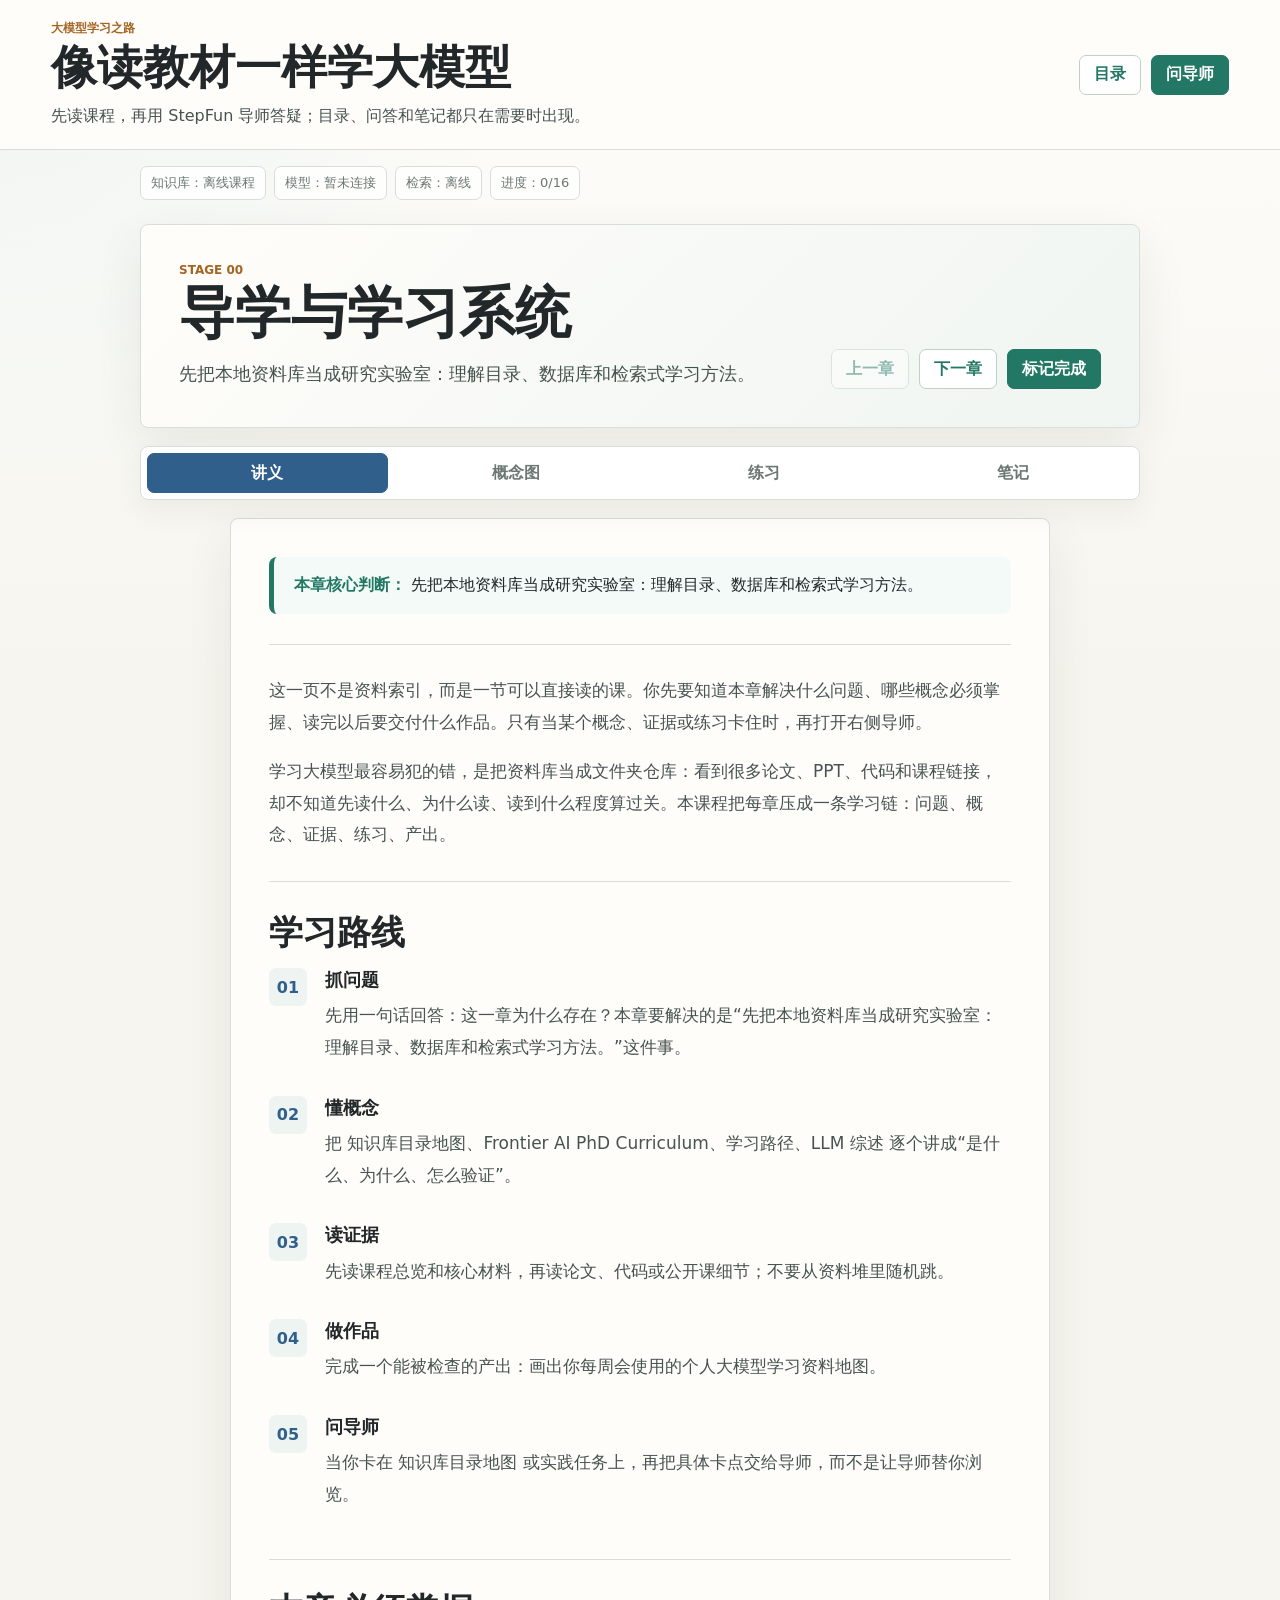
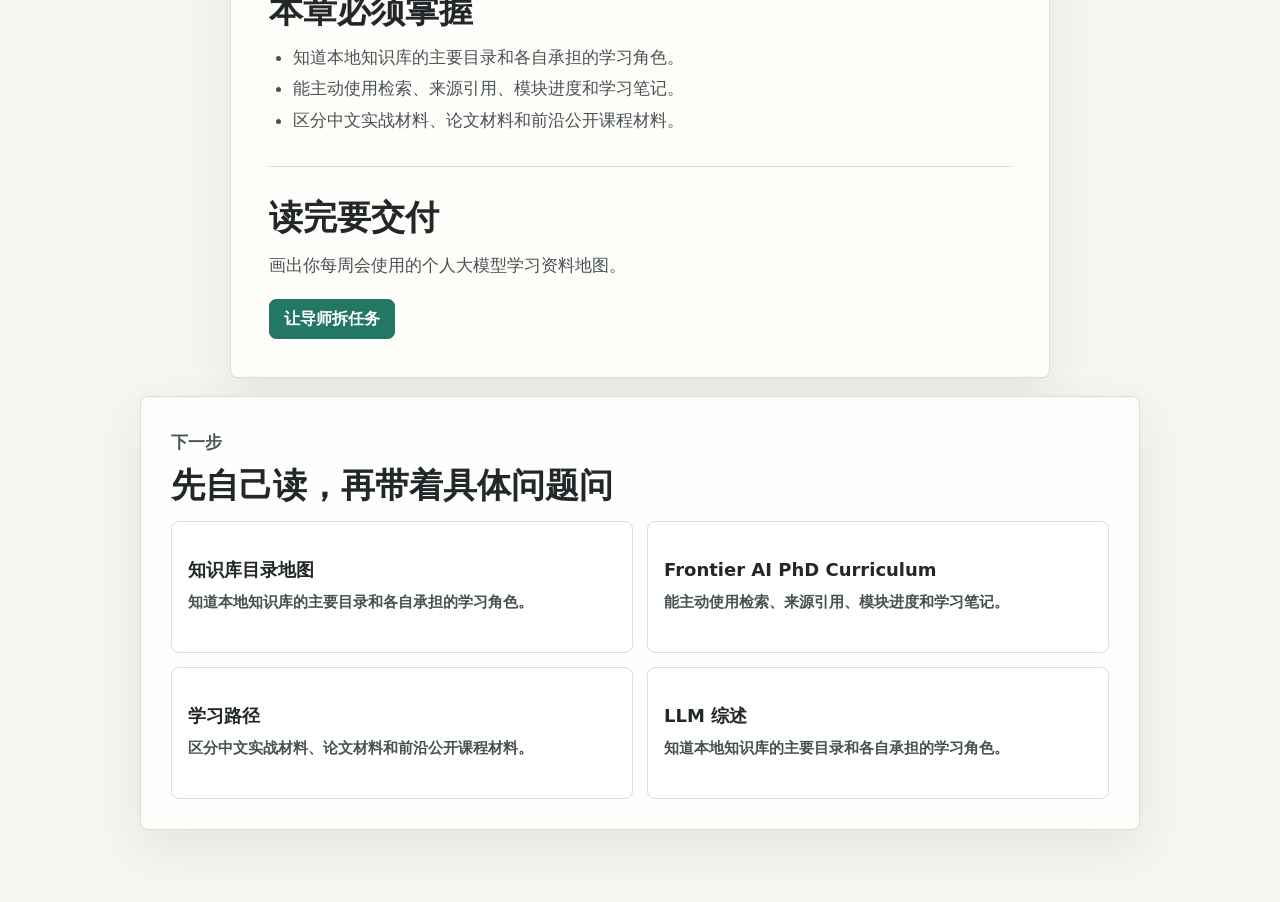
==== commit f5fb6fa5: "Tighten reader headline copy" ====
--- a/reference-learning/index.html
+++ b/reference-learning/index.html
@@ -15,8 +15,8 @@
     <header class="site-header">
       <div class="header-main">
         <p class="kicker">大模型学习之路</p>
-        <h1>像读一本好教材一样学习大模型</h1>
-        <p>先读懂课程，再用 StepFun 导师答疑；目录、问答和笔记都只在需要时出现。</p>
+        <h1>像读教材一样学大模型</h1>
+        <p>先读课程，再用 StepFun 导师答疑；目录、问答和笔记都只在需要时出现。</p>
       </div>
       <div class="header-actions">
         <button id="openCatalog" class="ghost-button" type="button" aria-controls="catalogDrawer" aria-expanded="false">目录</button>
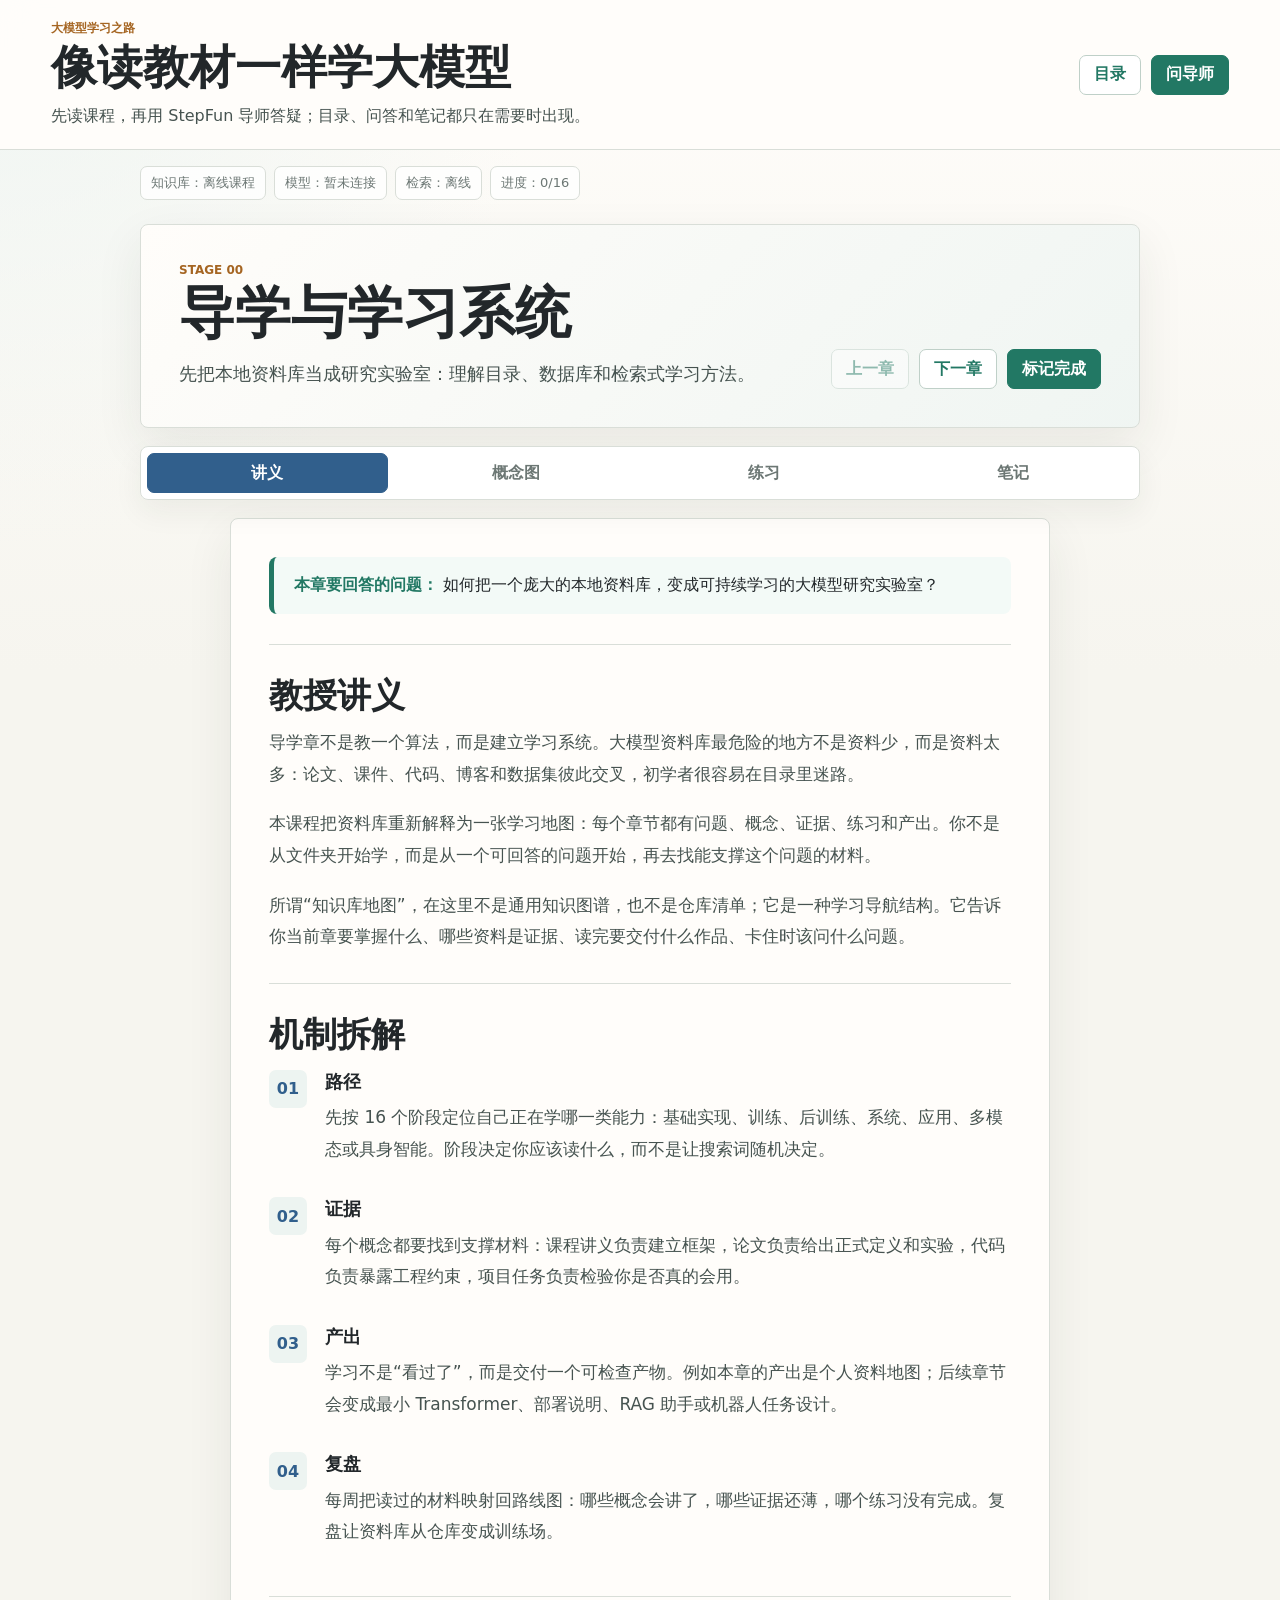
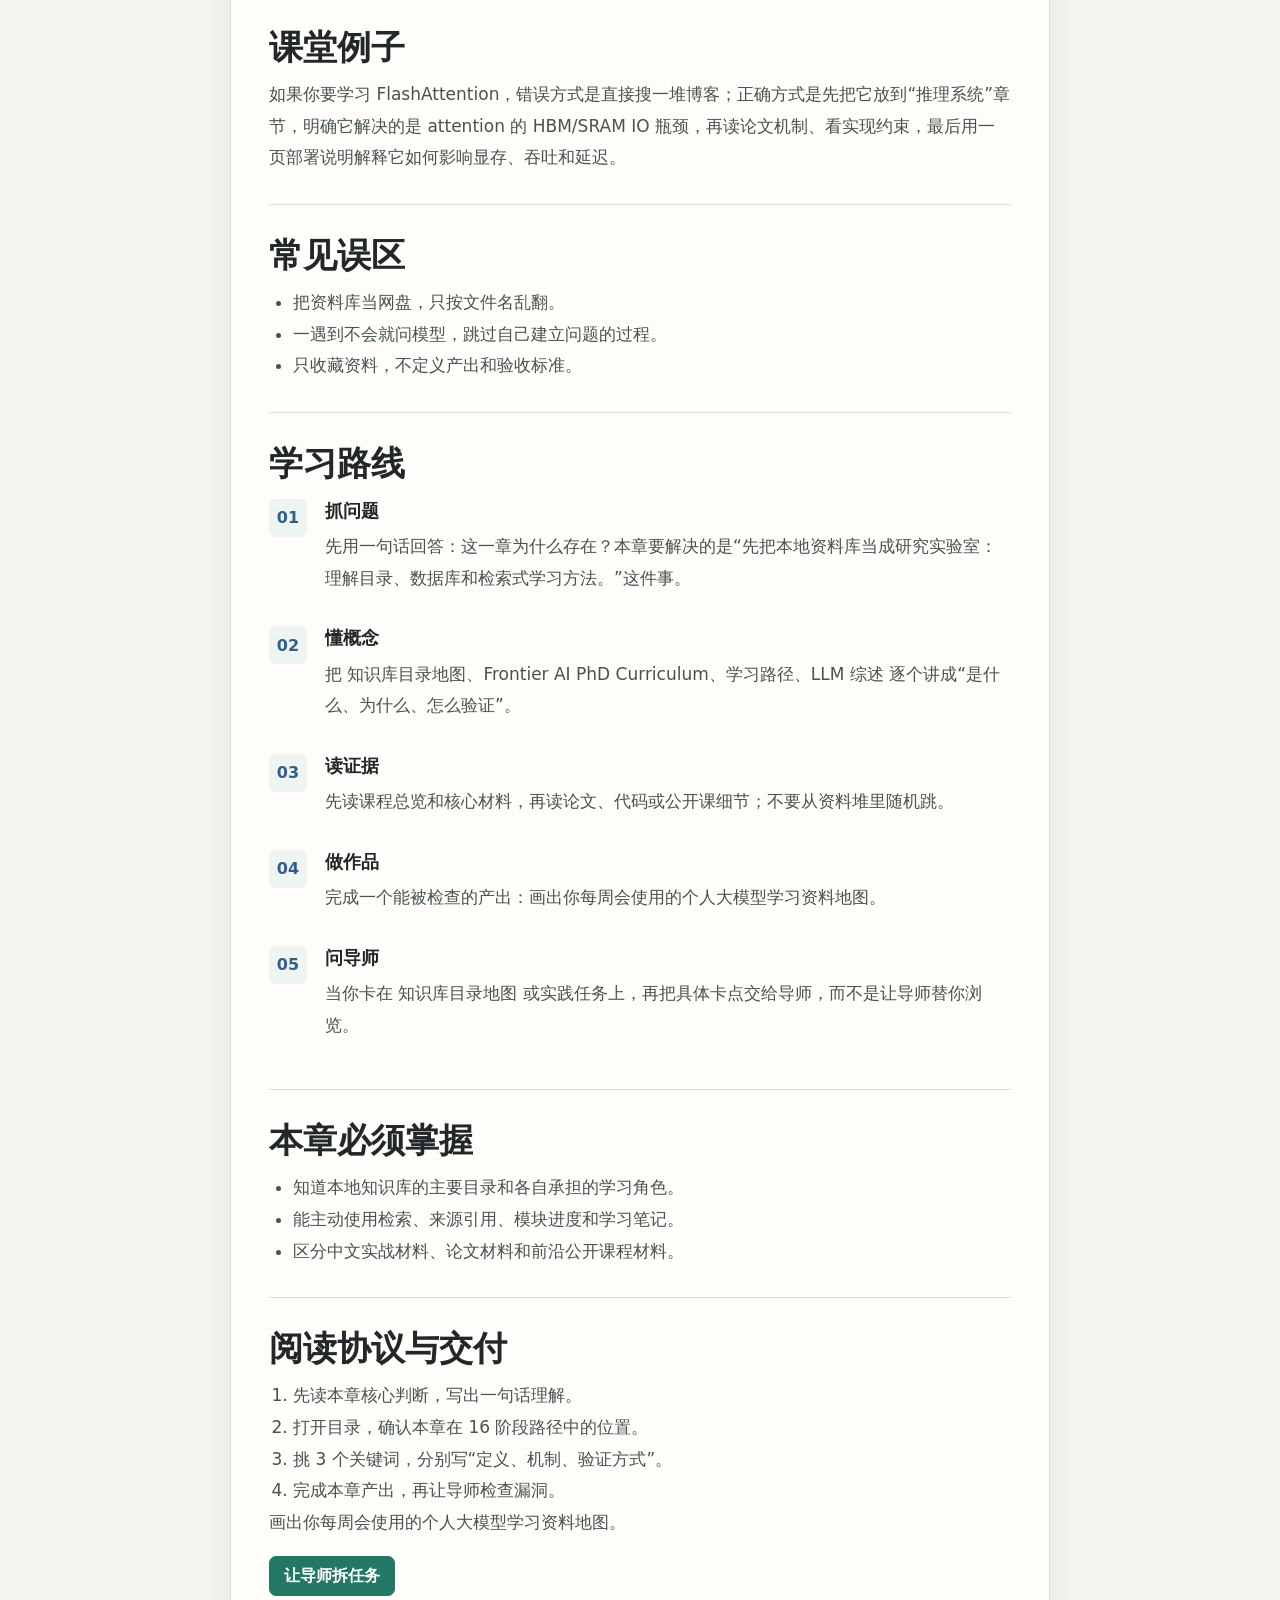
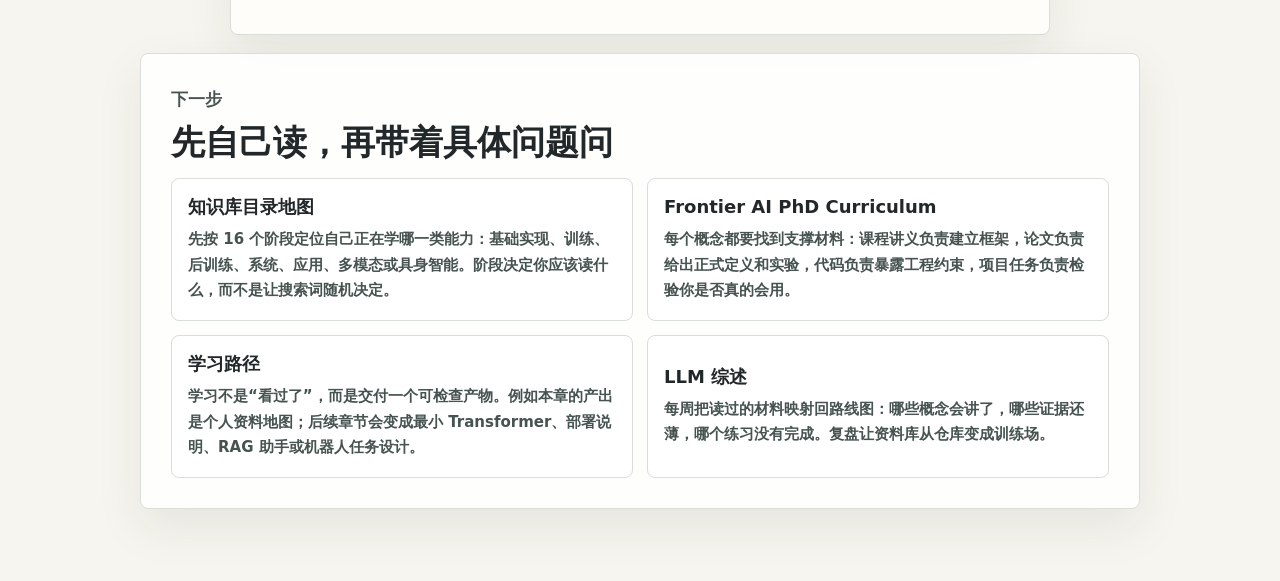
==== commit dde49d5e: "Enrich lectures and format tutor answers" ====
--- a/reference-learning/index.html
+++ b/reference-learning/index.html
@@ -9,7 +9,7 @@
         location.replace(`http://${location.host}${location.pathname}${location.search}${location.hash}`);
       }
     </script>
-    <link rel="stylesheet" href="./styles.css?v=20260617reader" />
+    <link rel="stylesheet" href="./styles.css?v=20260617rich" />
   </head>
   <body>
     <header class="site-header">
@@ -90,6 +90,6 @@
       <div id="answerBox" class="answer-box">导师回答会显示在这里。系统会在后台检索课程资料，但不会把召回列表展示给读者。</div>
     </aside>
 
-    <script src="./app.js?v=20260617reader"></script>
+    <script src="./app.js?v=20260617rich"></script>
   </body>
 </html>
--- a/reference-learning/styles.css
+++ b/reference-learning/styles.css
@@ -559,7 +559,6 @@
   min-height: 260px;
   max-height: 46vh;
   overflow: auto;
-  white-space: pre-wrap;
   padding: 15px;
   border: 1px solid var(--line);
   border-radius: 8px;
@@ -567,6 +566,59 @@
   color: #303733;
   font-size: 15px;
   line-height: 1.75;
+}
+
+.answer-box h3 {
+  margin: 18px 0 8px;
+  color: var(--ink);
+  font-size: 18px;
+  line-height: 1.35;
+}
+
+.answer-box h3:first-child {
+  margin-top: 0;
+}
+
+.answer-box p {
+  margin: 0 0 12px;
+}
+
+.answer-box ul,
+.answer-box ol {
+  margin: 8px 0 14px;
+  padding-left: 22px;
+}
+
+.answer-box li {
+  margin: 6px 0;
+}
+
+.answer-box strong {
+  color: var(--green);
+}
+
+.answer-box code {
+  border-radius: 5px;
+  background: #eef3ef;
+  padding: 1px 5px;
+  color: #1d3f36;
+}
+
+.answer-meta {
+  margin-bottom: 12px;
+  padding-bottom: 10px;
+  border-bottom: 1px solid var(--line);
+  color: var(--muted);
+  font-size: 12px;
+  font-weight: 800;
+}
+
+.answer-muted {
+  color: var(--muted);
+}
+
+.answer-error {
+  color: var(--red);
 }
 
 .empty-state {
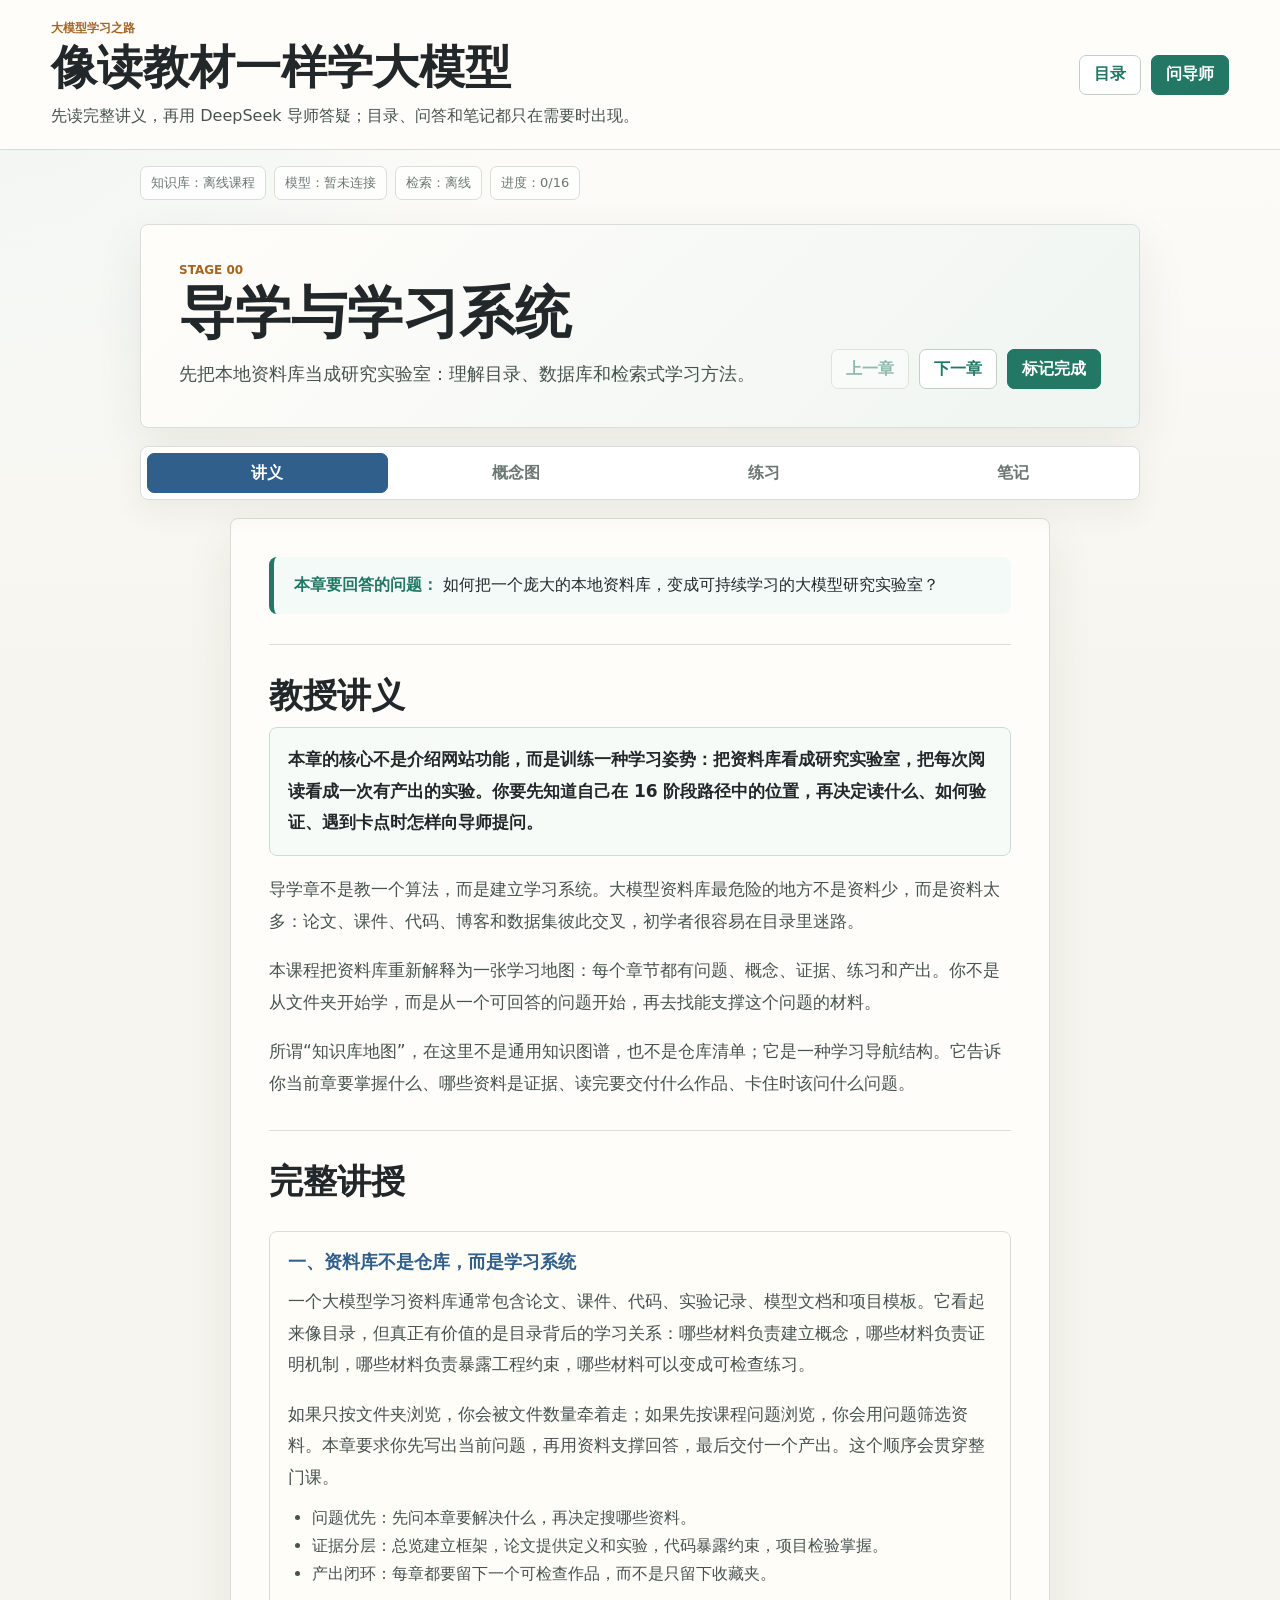
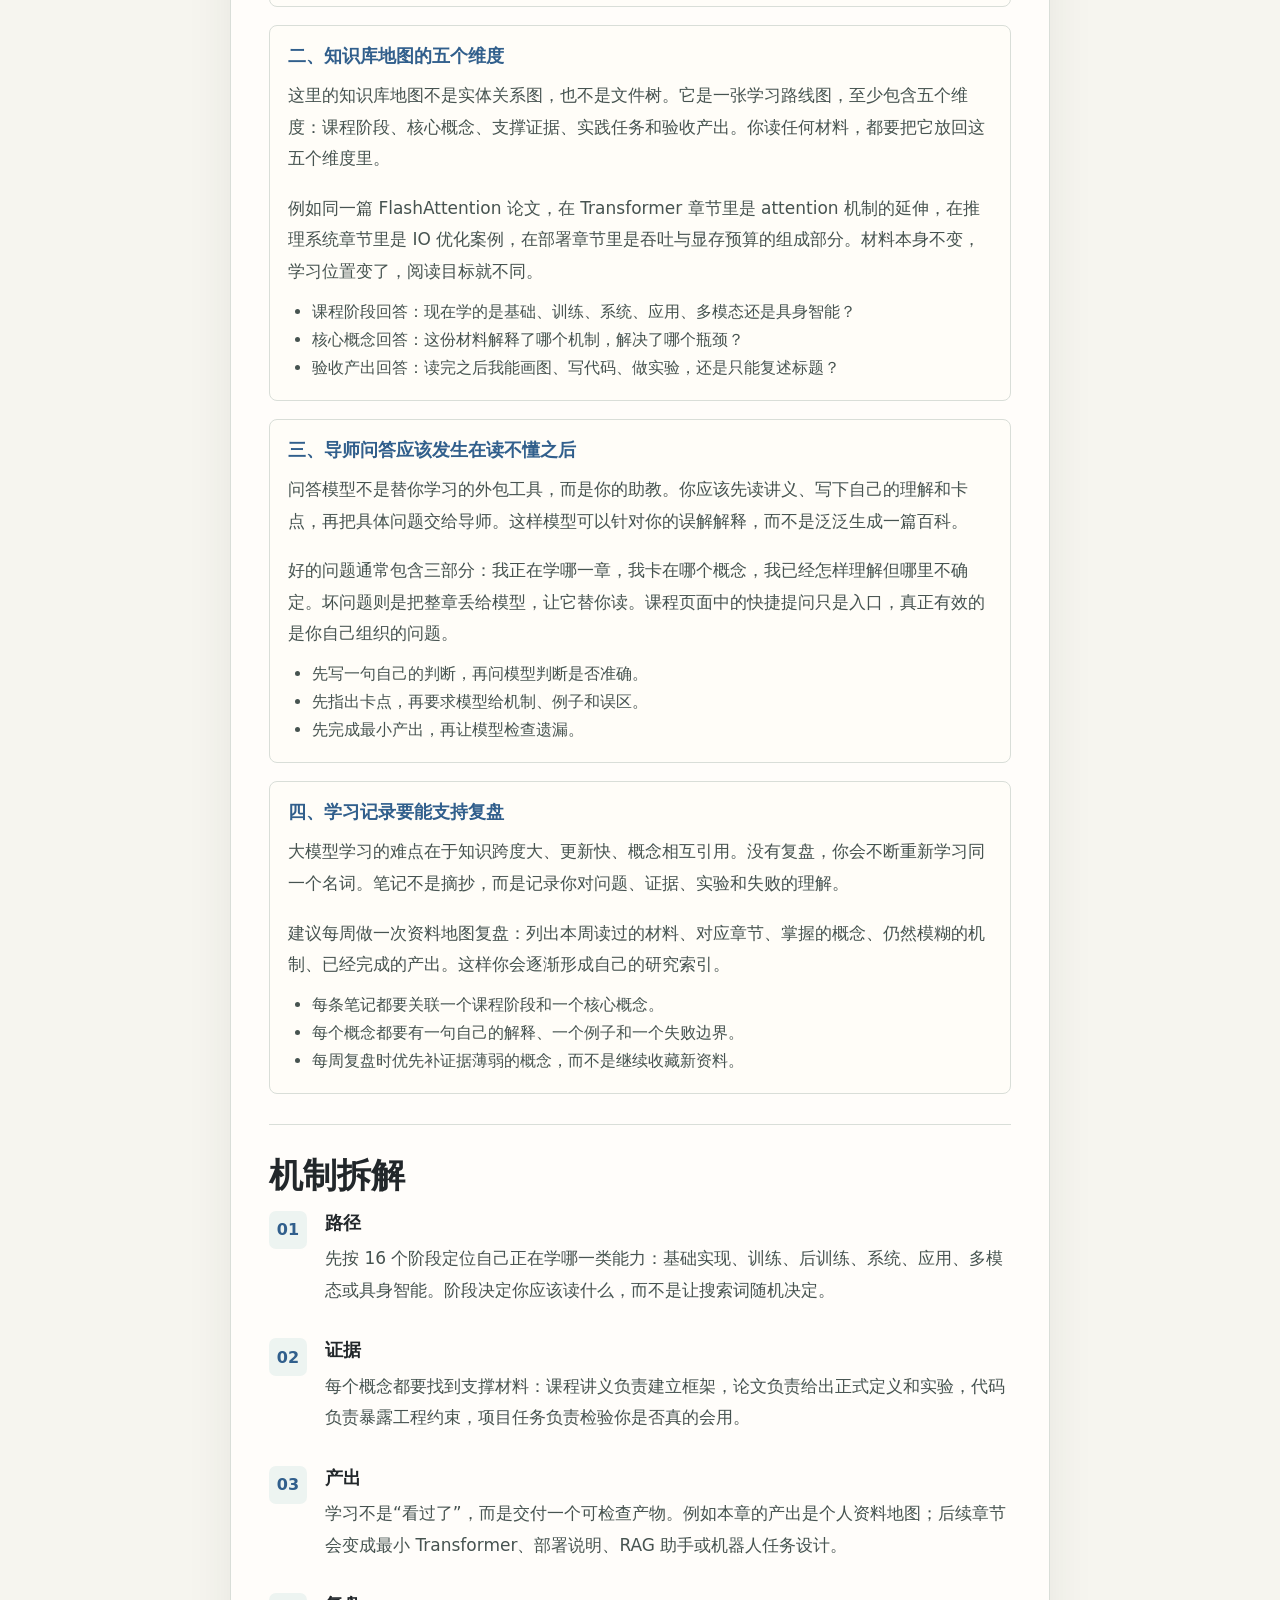
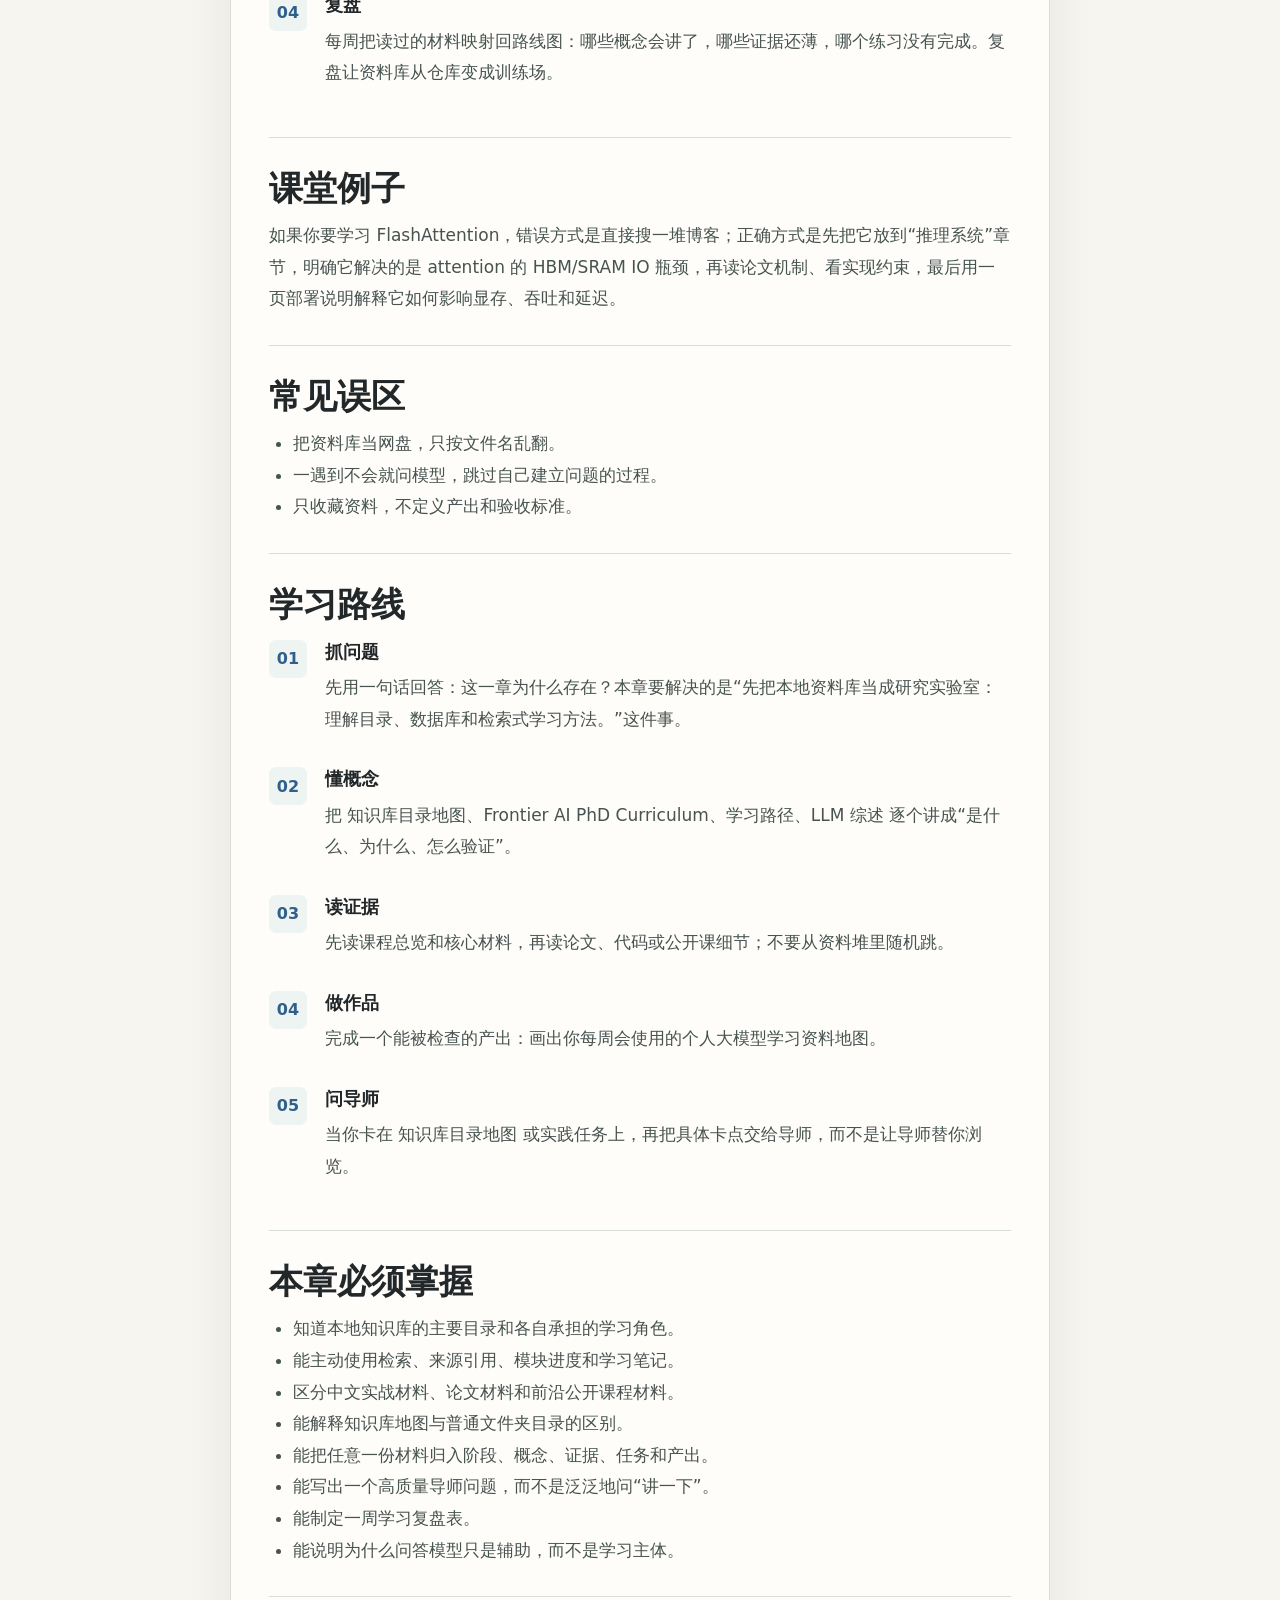
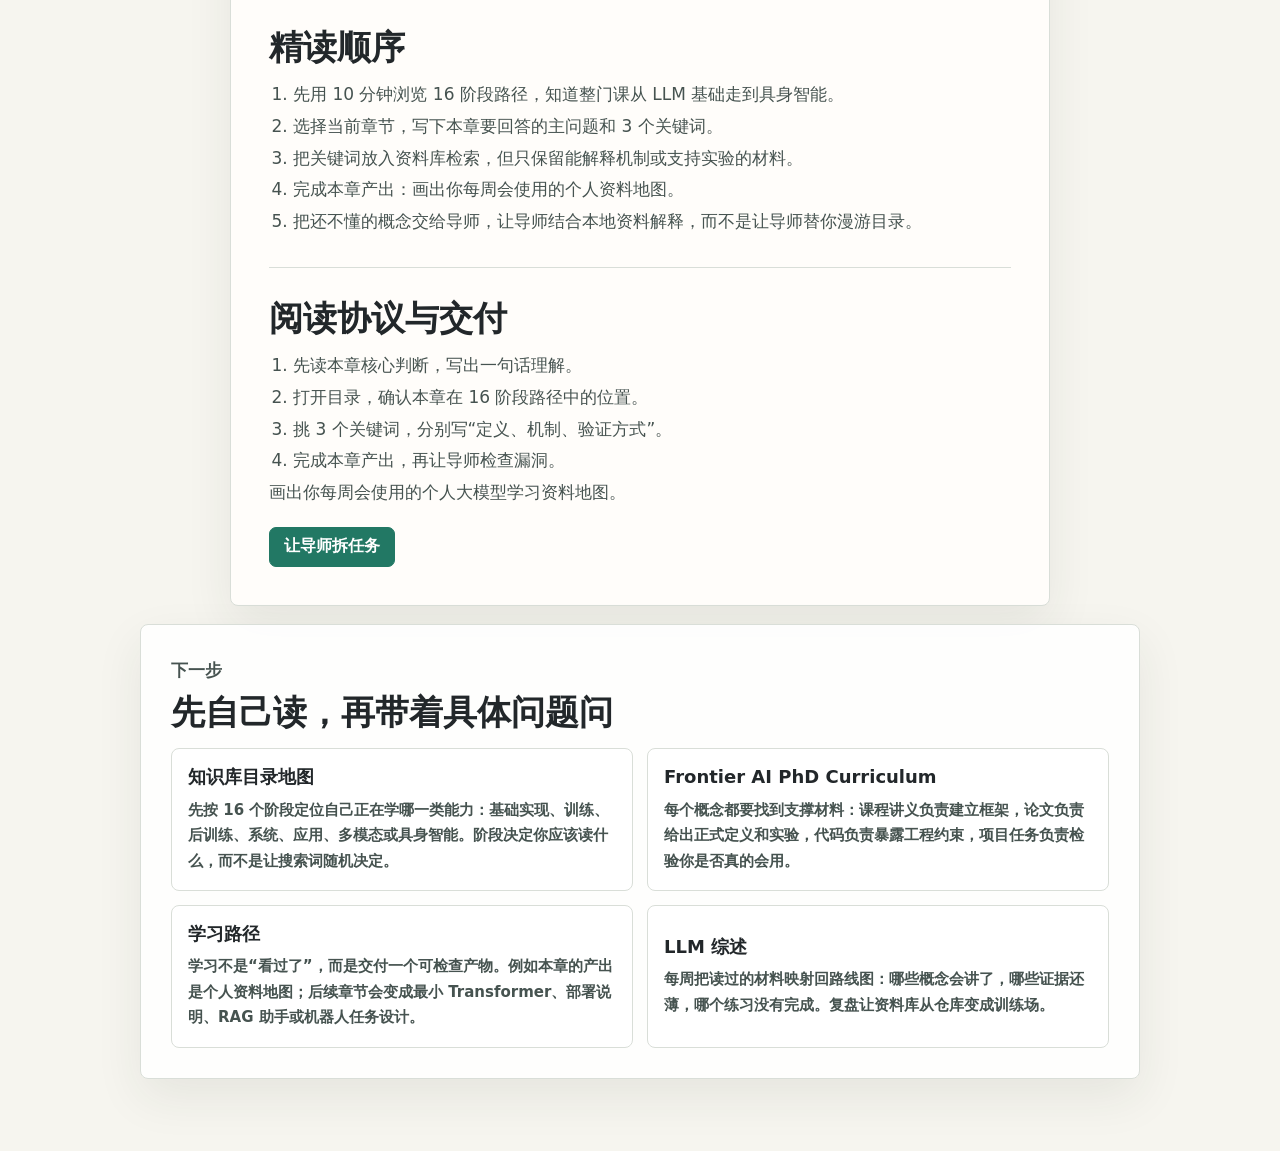
==== commit ed8130db: "Switch tutor to DeepSeek and expand lectures" ====
--- a/reference-learning/index.html
+++ b/reference-learning/index.html
@@ -9,14 +9,14 @@
         location.replace(`http://${location.host}${location.pathname}${location.search}${location.hash}`);
       }
     </script>
-    <link rel="stylesheet" href="./styles.css?v=20260617rich" />
+    <link rel="stylesheet" href="./styles.css?v=20260617deep" />
   </head>
   <body>
     <header class="site-header">
       <div class="header-main">
         <p class="kicker">大模型学习之路</p>
         <h1>像读教材一样学大模型</h1>
-        <p>先读课程，再用 StepFun 导师答疑；目录、问答和笔记都只在需要时出现。</p>
+        <p>先读完整讲义，再用 DeepSeek 导师答疑；目录、问答和笔记都只在需要时出现。</p>
       </div>
       <div class="header-actions">
         <button id="openCatalog" class="ghost-button" type="button" aria-controls="catalogDrawer" aria-expanded="false">目录</button>
@@ -73,10 +73,10 @@
       <button id="resetProgress" class="text-button" type="button">重置完成状态</button>
     </aside>
 
-    <aside id="mentorDrawer" class="drawer mentor-drawer" aria-label="StepFun 导师" aria-hidden="true" inert>
+    <aside id="mentorDrawer" class="drawer mentor-drawer" aria-label="DeepSeek 导师" aria-hidden="true" inert>
       <div class="drawer-head">
         <div>
-          <p class="kicker">StepFun 导师</p>
+          <p class="kicker">DeepSeek 导师</p>
           <h2>读不懂就问</h2>
         </div>
         <button id="closeMentor" class="ghost-button" type="button">关闭</button>
@@ -90,6 +90,7 @@
       <div id="answerBox" class="answer-box">导师回答会显示在这里。系统会在后台检索课程资料，但不会把召回列表展示给读者。</div>
     </aside>
 
-    <script src="./app.js?v=20260617rich"></script>
+    <script src="./lecture_details.js?v=20260617deep"></script>
+    <script src="./app.js?v=20260617deep"></script>
   </body>
 </html>
--- a/reference-learning/styles.css
+++ b/reference-learning/styles.css
@@ -283,6 +283,41 @@
   border-top: 1px solid var(--line);
 }
 
+.professor-thesis {
+  padding: 16px 18px;
+  border: 1px solid #c7ded7;
+  border-radius: 8px;
+  background: #f7fbf8;
+  color: var(--ink) !important;
+  font-weight: 750;
+}
+
+.deep-lecture {
+  display: grid;
+  gap: 18px;
+}
+
+.deep-section {
+  padding: 18px;
+  border: 1px solid var(--line);
+  border-radius: 8px;
+  background: #fffdf8;
+}
+
+.deep-section h4 {
+  margin-bottom: 12px;
+  color: var(--blue);
+}
+
+.deep-section p:last-of-type {
+  margin-bottom: 10px;
+}
+
+.deep-section li {
+  font-size: 16px;
+  line-height: 1.75;
+}
+
 .route-list {
   display: grid;
   gap: 14px;
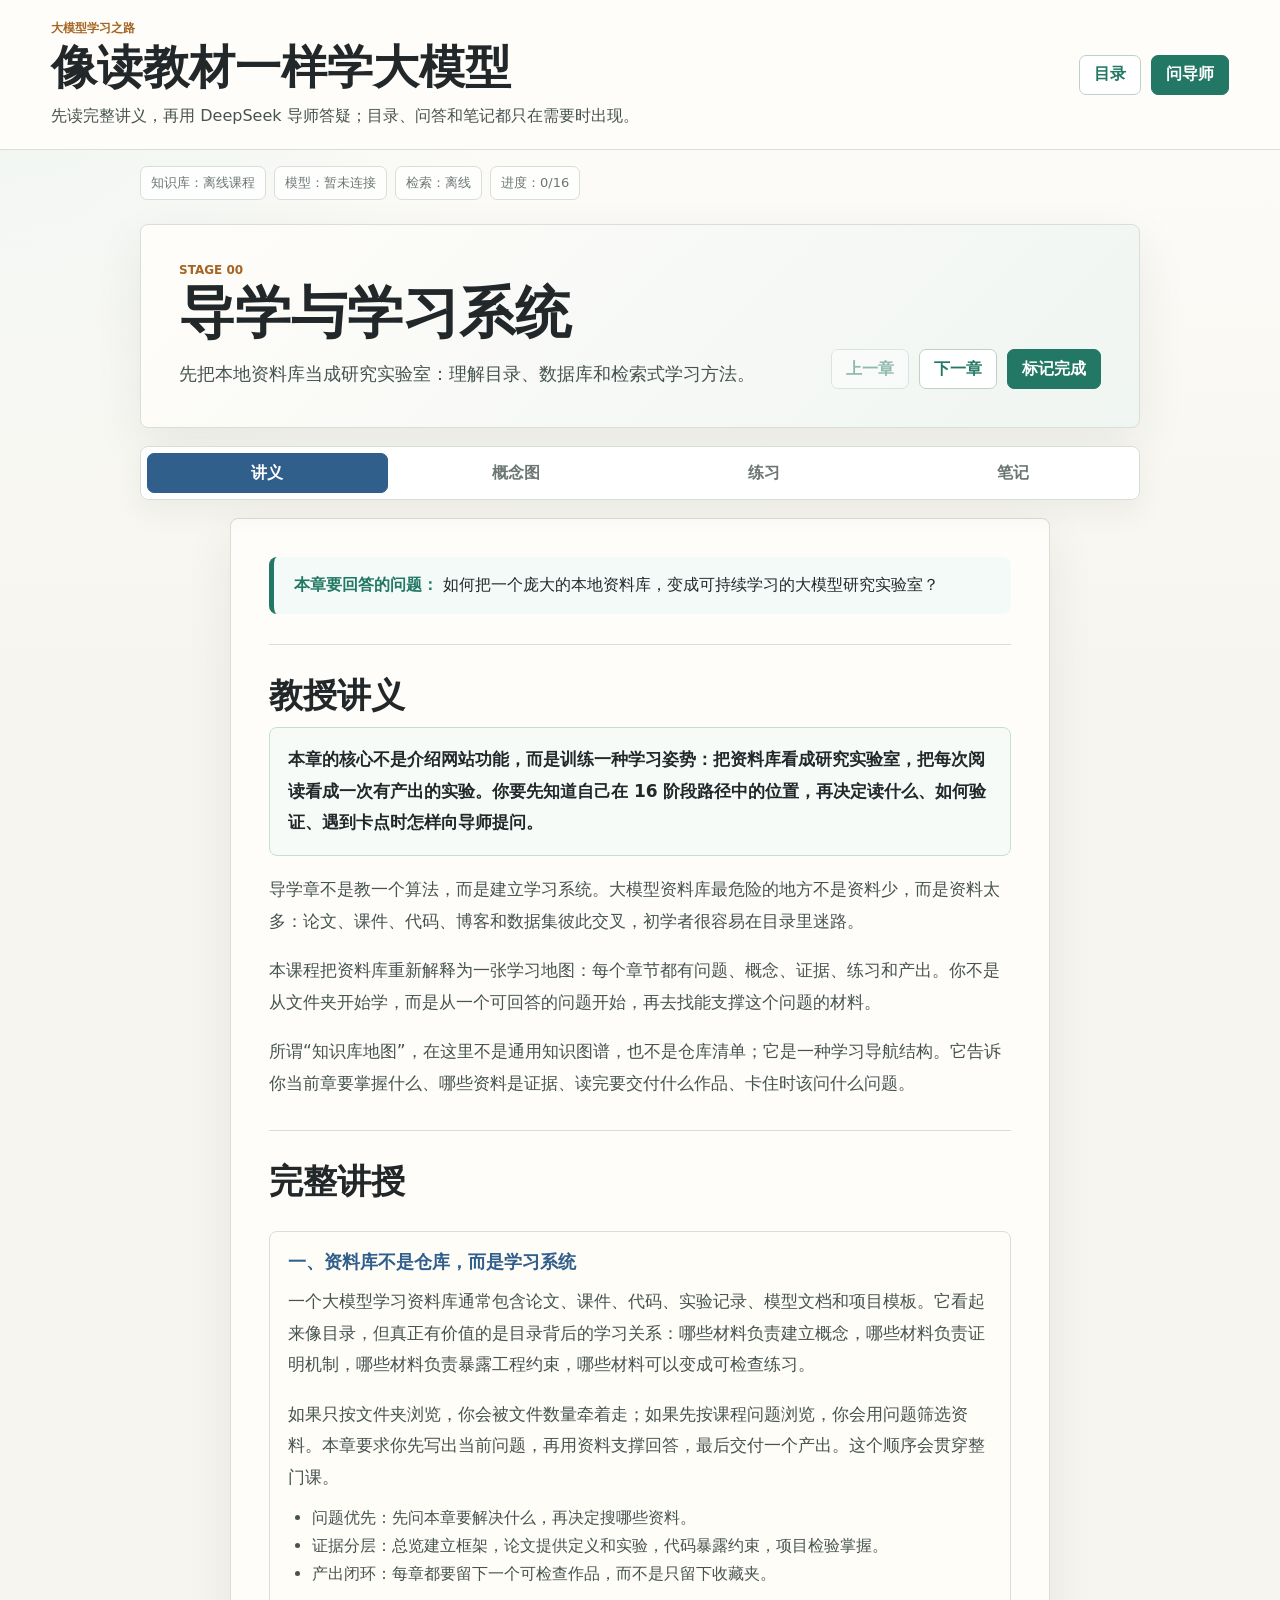
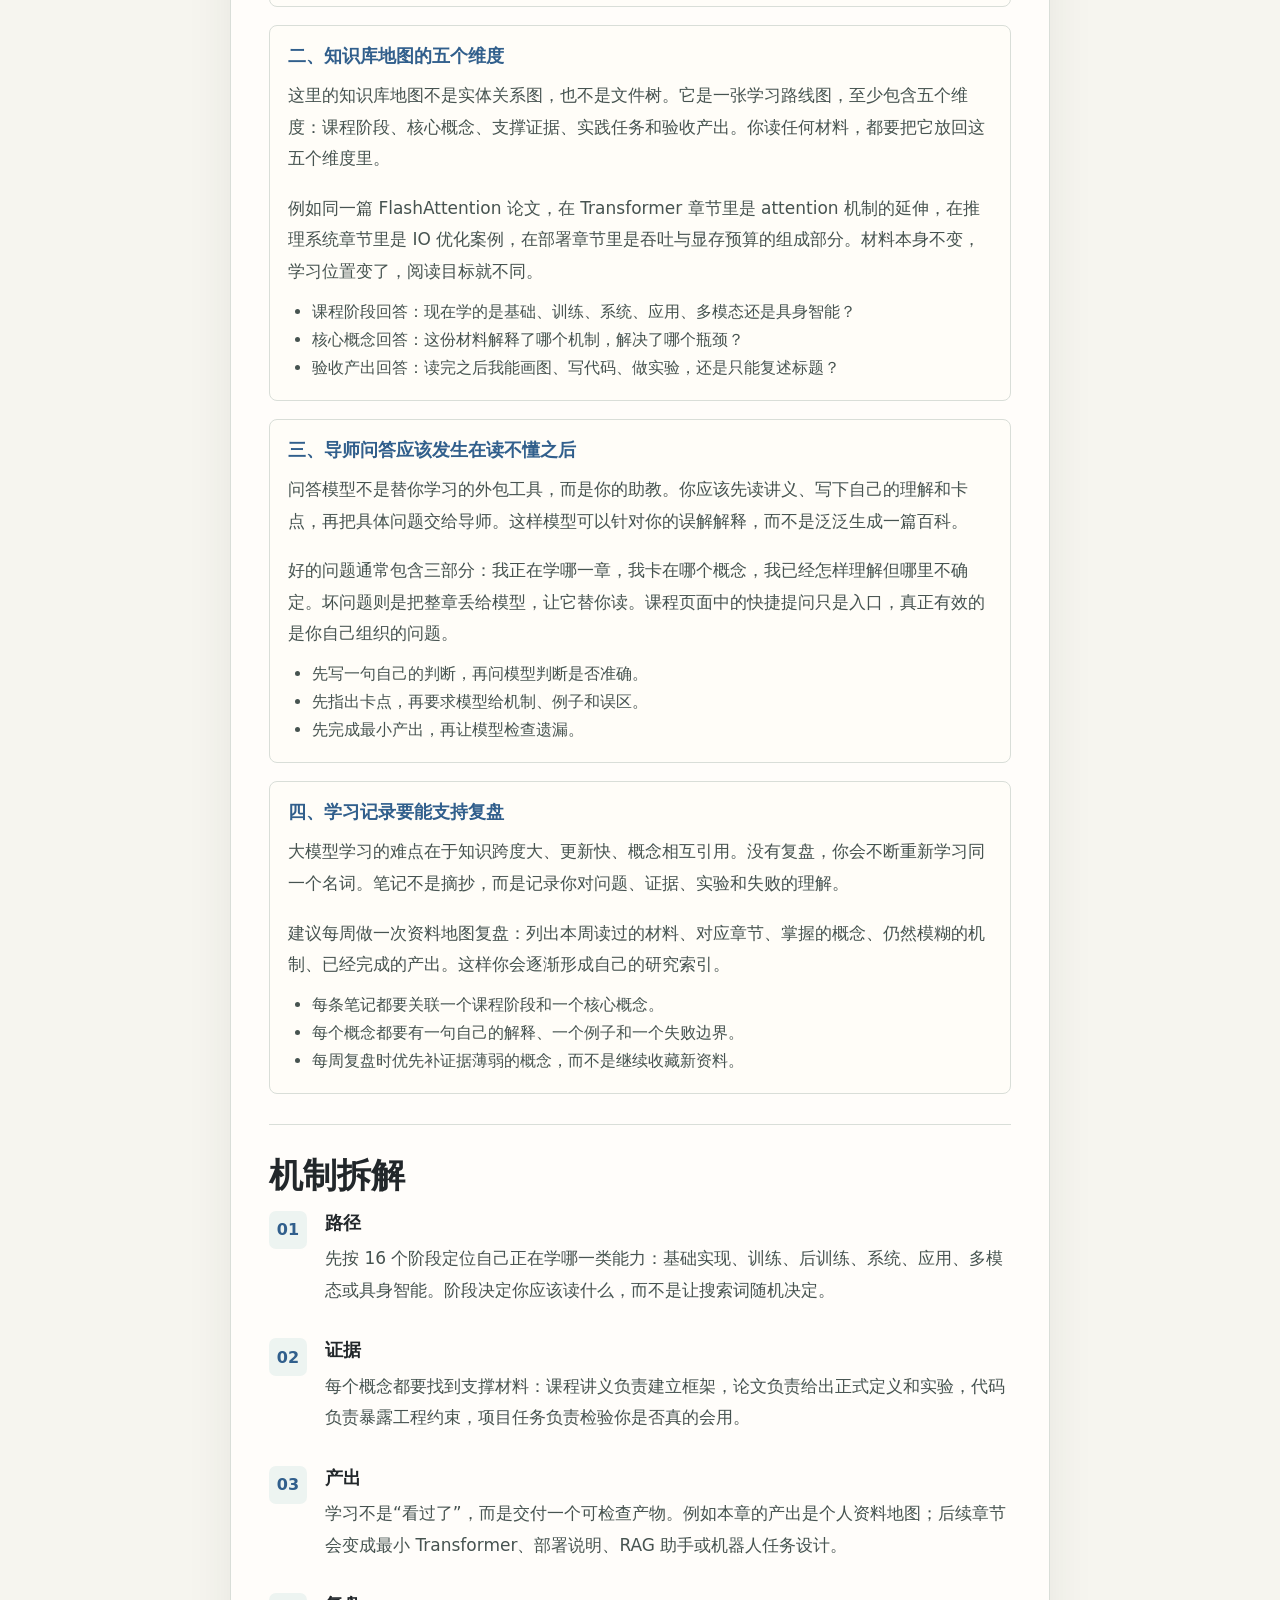
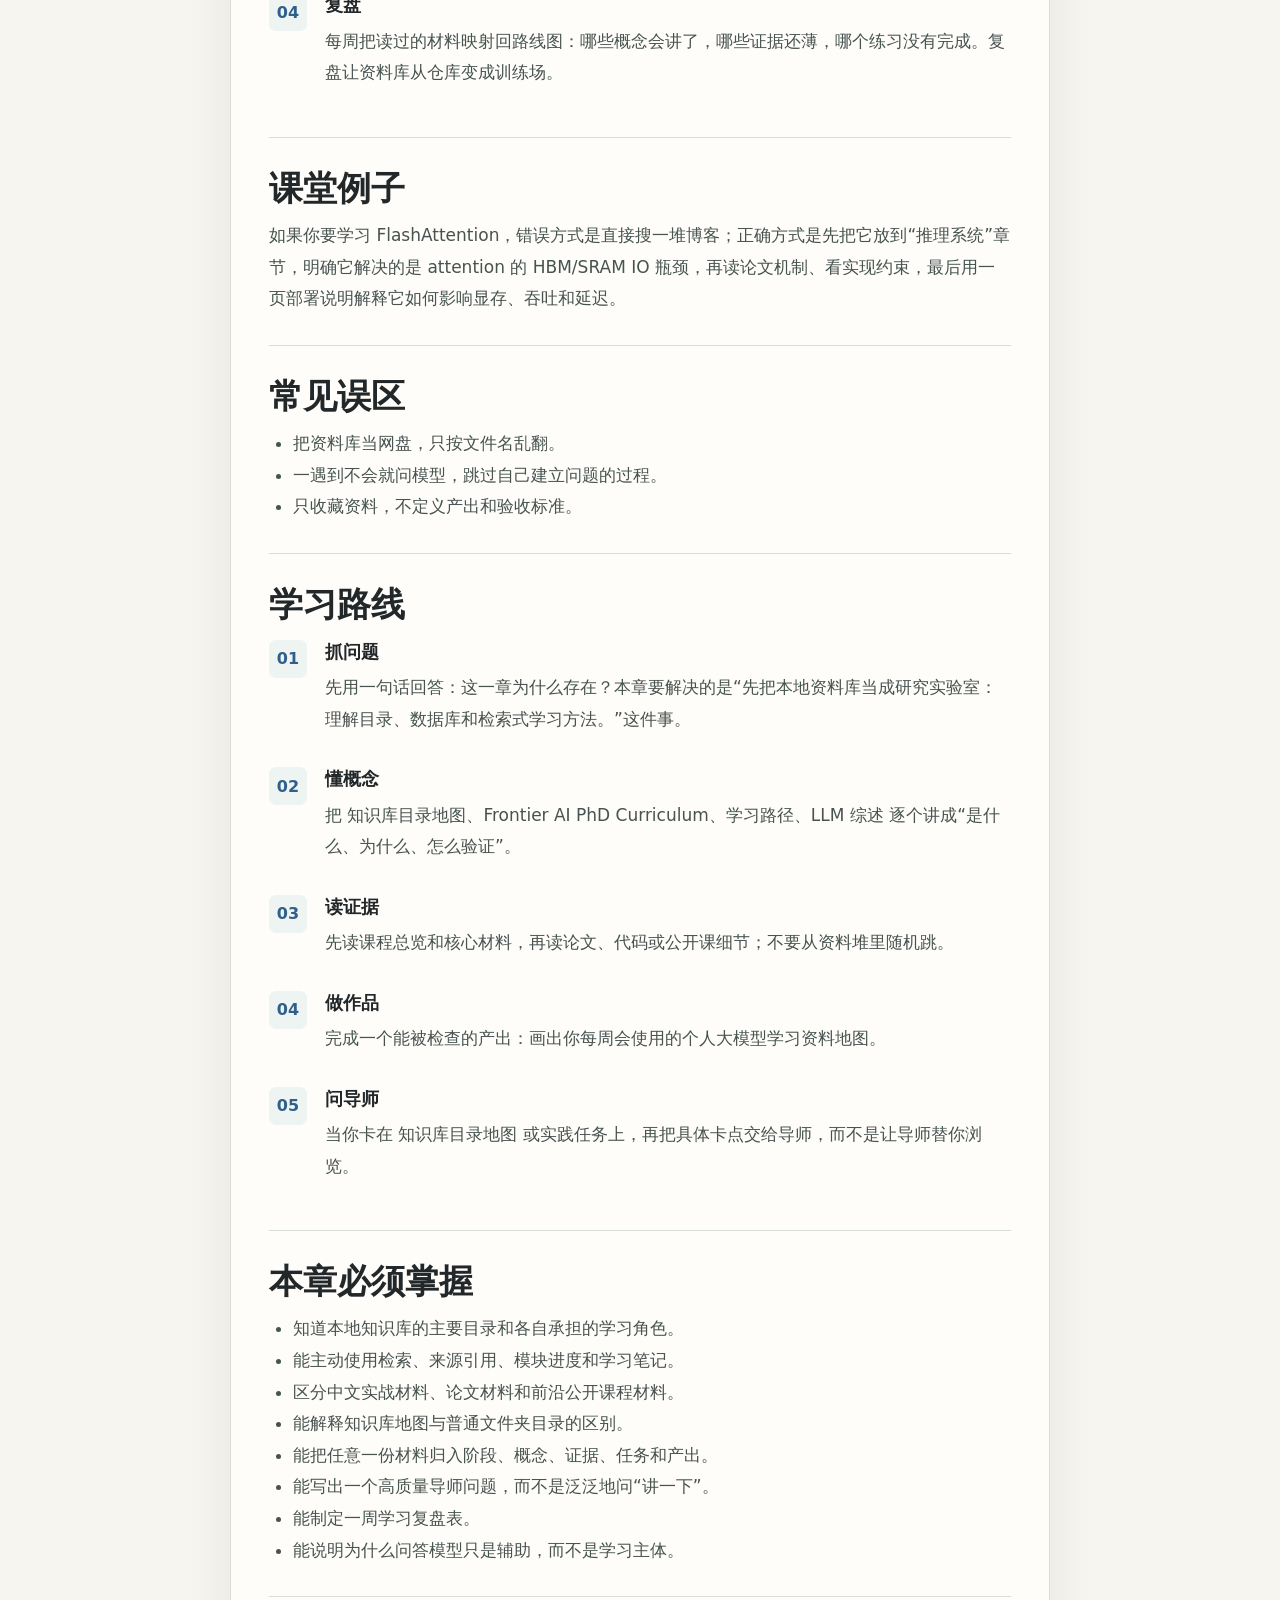
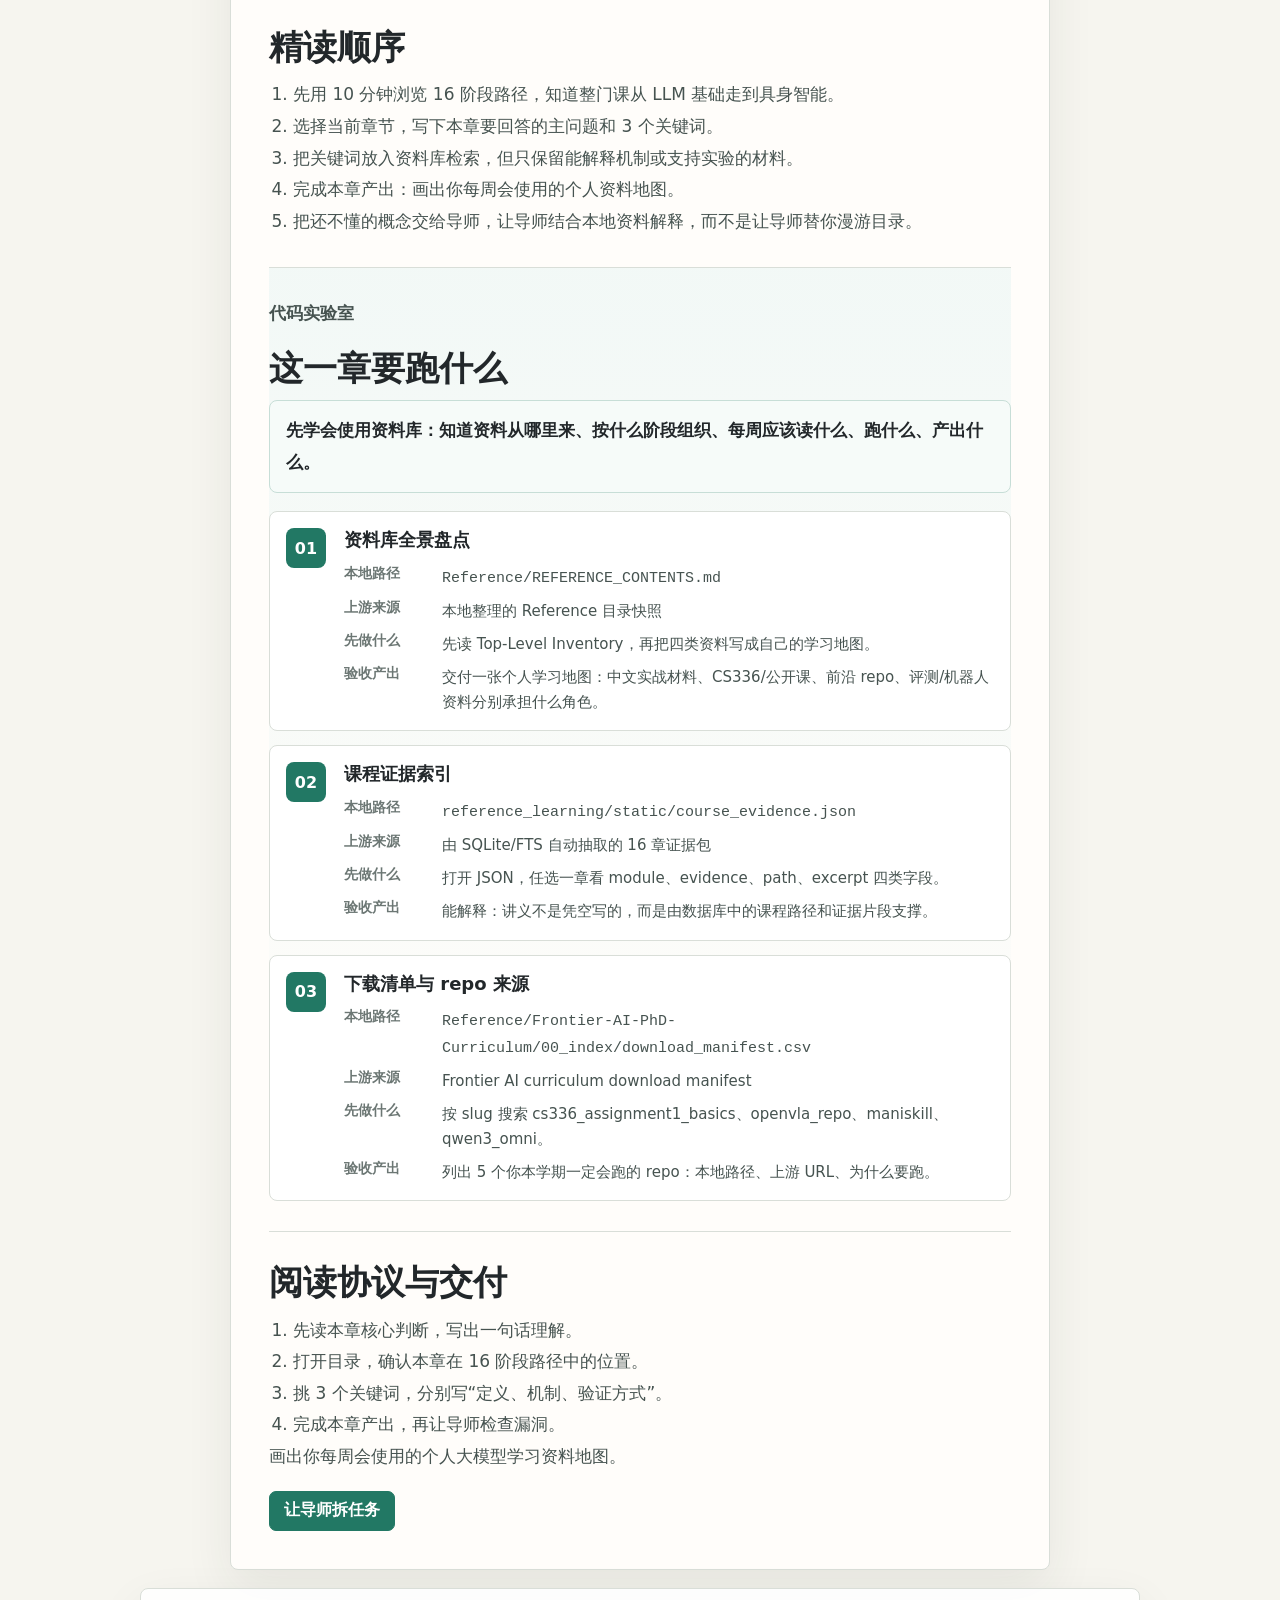
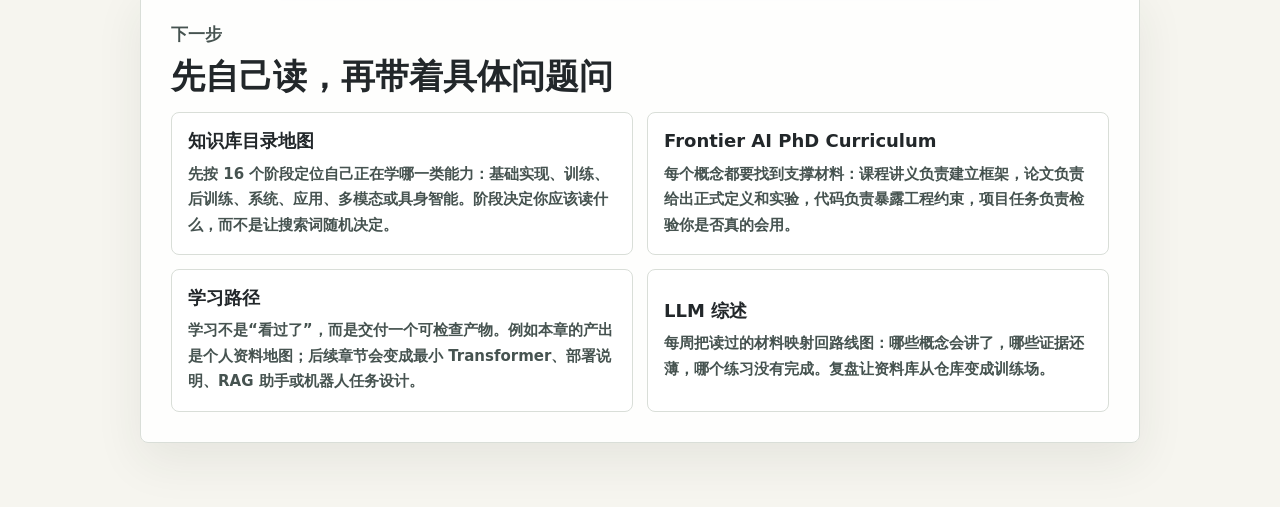
==== commit 21417cc1: "Add code labs to lecture course" ====
--- a/reference-learning/index.html
+++ b/reference-learning/index.html
@@ -9,7 +9,7 @@
         location.replace(`http://${location.host}${location.pathname}${location.search}${location.hash}`);
       }
     </script>
-    <link rel="stylesheet" href="./styles.css?v=20260617deep" />
+    <link rel="stylesheet" href="./styles.css?v=20260619lecture" />
   </head>
   <body>
     <header class="site-header">
@@ -90,7 +90,8 @@
       <div id="answerBox" class="answer-box">导师回答会显示在这里。系统会在后台检索课程资料，但不会把召回列表展示给读者。</div>
     </aside>
 
-    <script src="./lecture_details.js?v=20260617deep"></script>
-    <script src="./app.js?v=20260617deep"></script>
+    <script src="./lecture_details.js?v=20260619lecture"></script>
+    <script src="./lecture_labs.js?v=20260619lecture"></script>
+    <script src="./app.js?v=20260619lecture"></script>
   </body>
 </html>
--- a/reference-learning/styles.css
+++ b/reference-learning/styles.css
@@ -318,6 +318,78 @@
   line-height: 1.75;
 }
 
+.lab-section {
+  background: linear-gradient(180deg, rgba(241, 248, 246, 0.92), rgba(255, 255, 255, 0));
+}
+
+.lab-mission {
+  padding: 14px 16px;
+  border: 1px solid #c7ded7;
+  border-radius: 8px;
+  background: #f6fbf9;
+  color: var(--ink) !important;
+  font-weight: 700;
+}
+
+.lab-list {
+  display: grid;
+  gap: 14px;
+  margin-top: 16px;
+}
+
+.lab-card {
+  display: grid;
+  grid-template-columns: 44px minmax(0, 1fr);
+  gap: 14px;
+  padding: 16px;
+  border: 1px solid var(--line);
+  border-radius: 8px;
+  background: #fff;
+}
+
+.lab-index {
+  display: inline-grid;
+  place-items: center;
+  width: 40px;
+  height: 40px;
+  border-radius: 8px;
+  background: var(--green);
+  color: #fff;
+  font-weight: 900;
+  font-variant-numeric: tabular-nums;
+}
+
+.lab-body h4 {
+  margin-bottom: 12px;
+  color: var(--ink);
+}
+
+.lab-body dl {
+  display: grid;
+  grid-template-columns: 86px minmax(0, 1fr);
+  gap: 8px 12px;
+  margin: 0;
+}
+
+.lab-body dt {
+  color: var(--muted);
+  font-size: 14px;
+  font-weight: 900;
+}
+
+.lab-body dd {
+  min-width: 0;
+  margin: 0;
+  color: var(--soft-ink);
+  font-size: 15px;
+  line-height: 1.65;
+}
+
+.lab-body code {
+  white-space: normal;
+  overflow-wrap: anywhere;
+}
+
 .route-list {
   display: grid;
   gap: 14px;
@@ -717,4 +789,12 @@
   .route-item {
     grid-template-columns: 1fr;
   }
-}
+
+  .lab-card {
+    grid-template-columns: 1fr;
+  }
+
+  .lab-body dl {
+    grid-template-columns: 1fr;
+  }
+}
